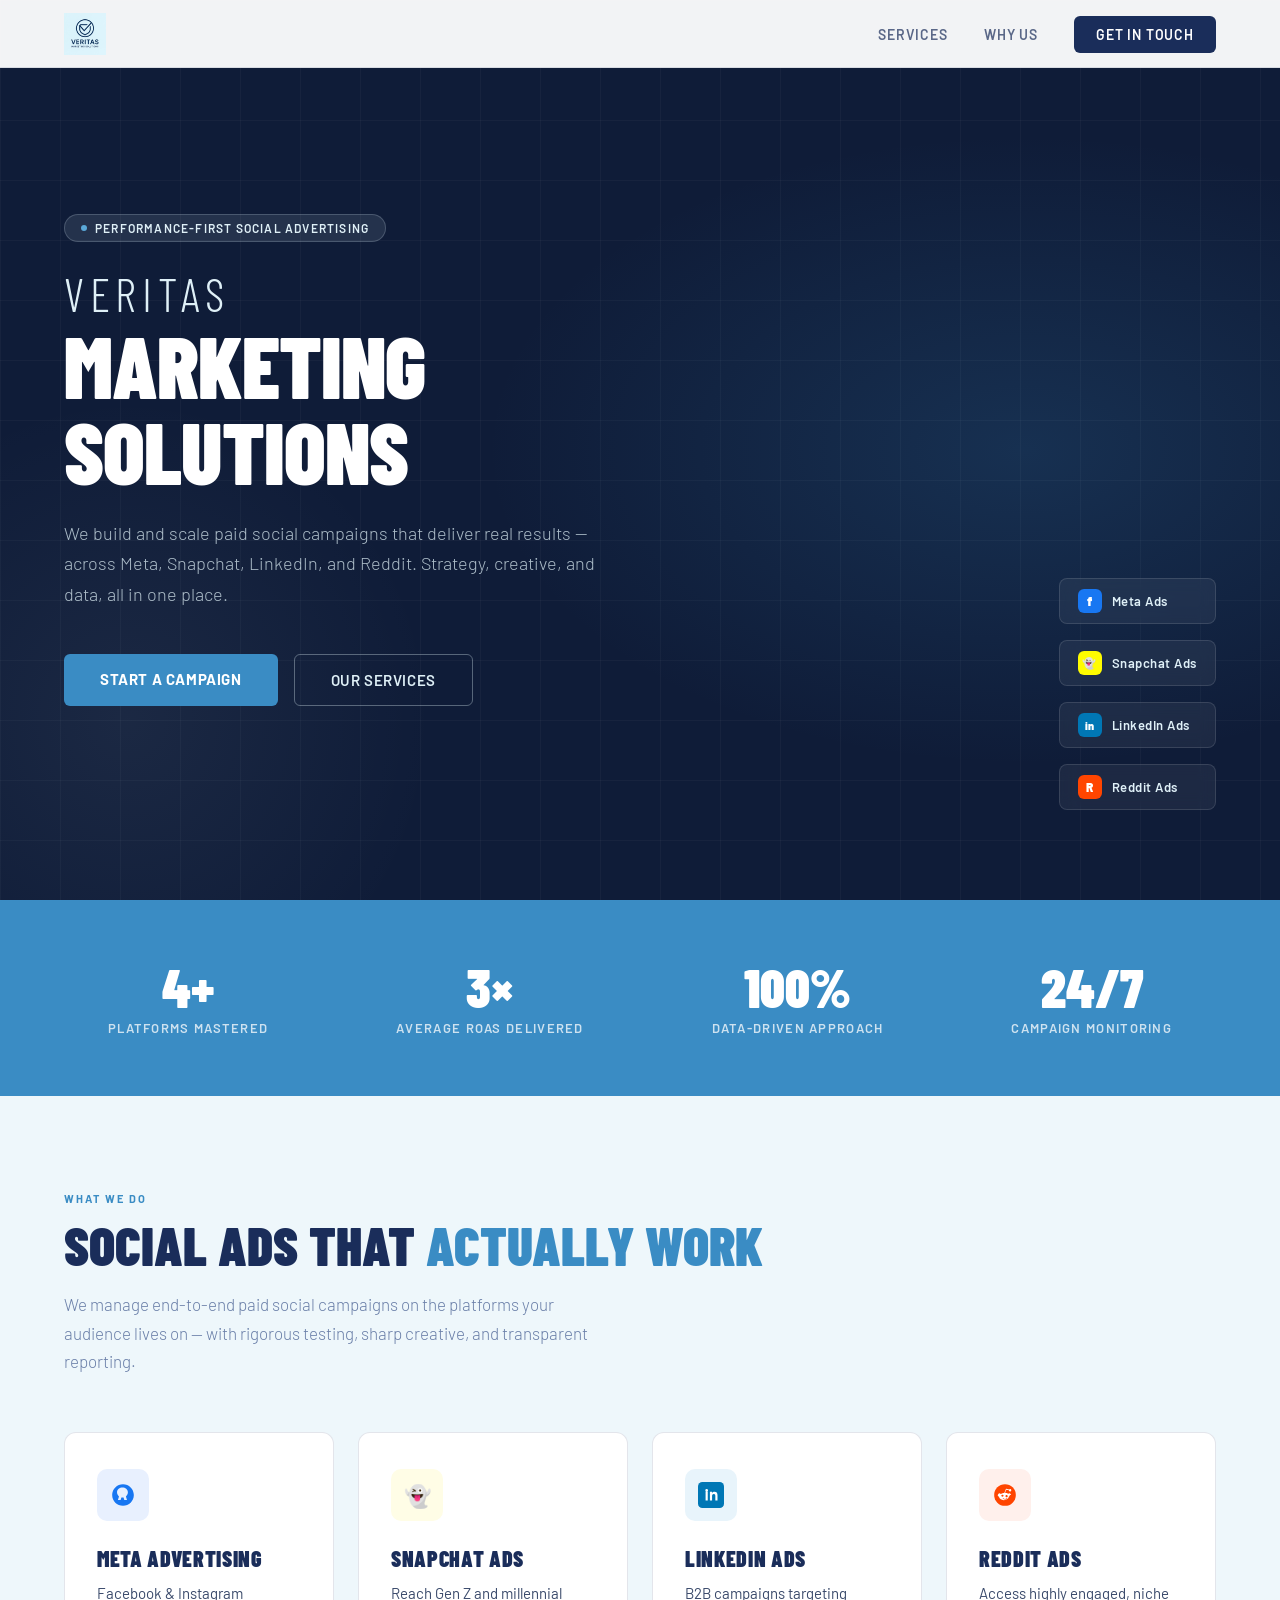
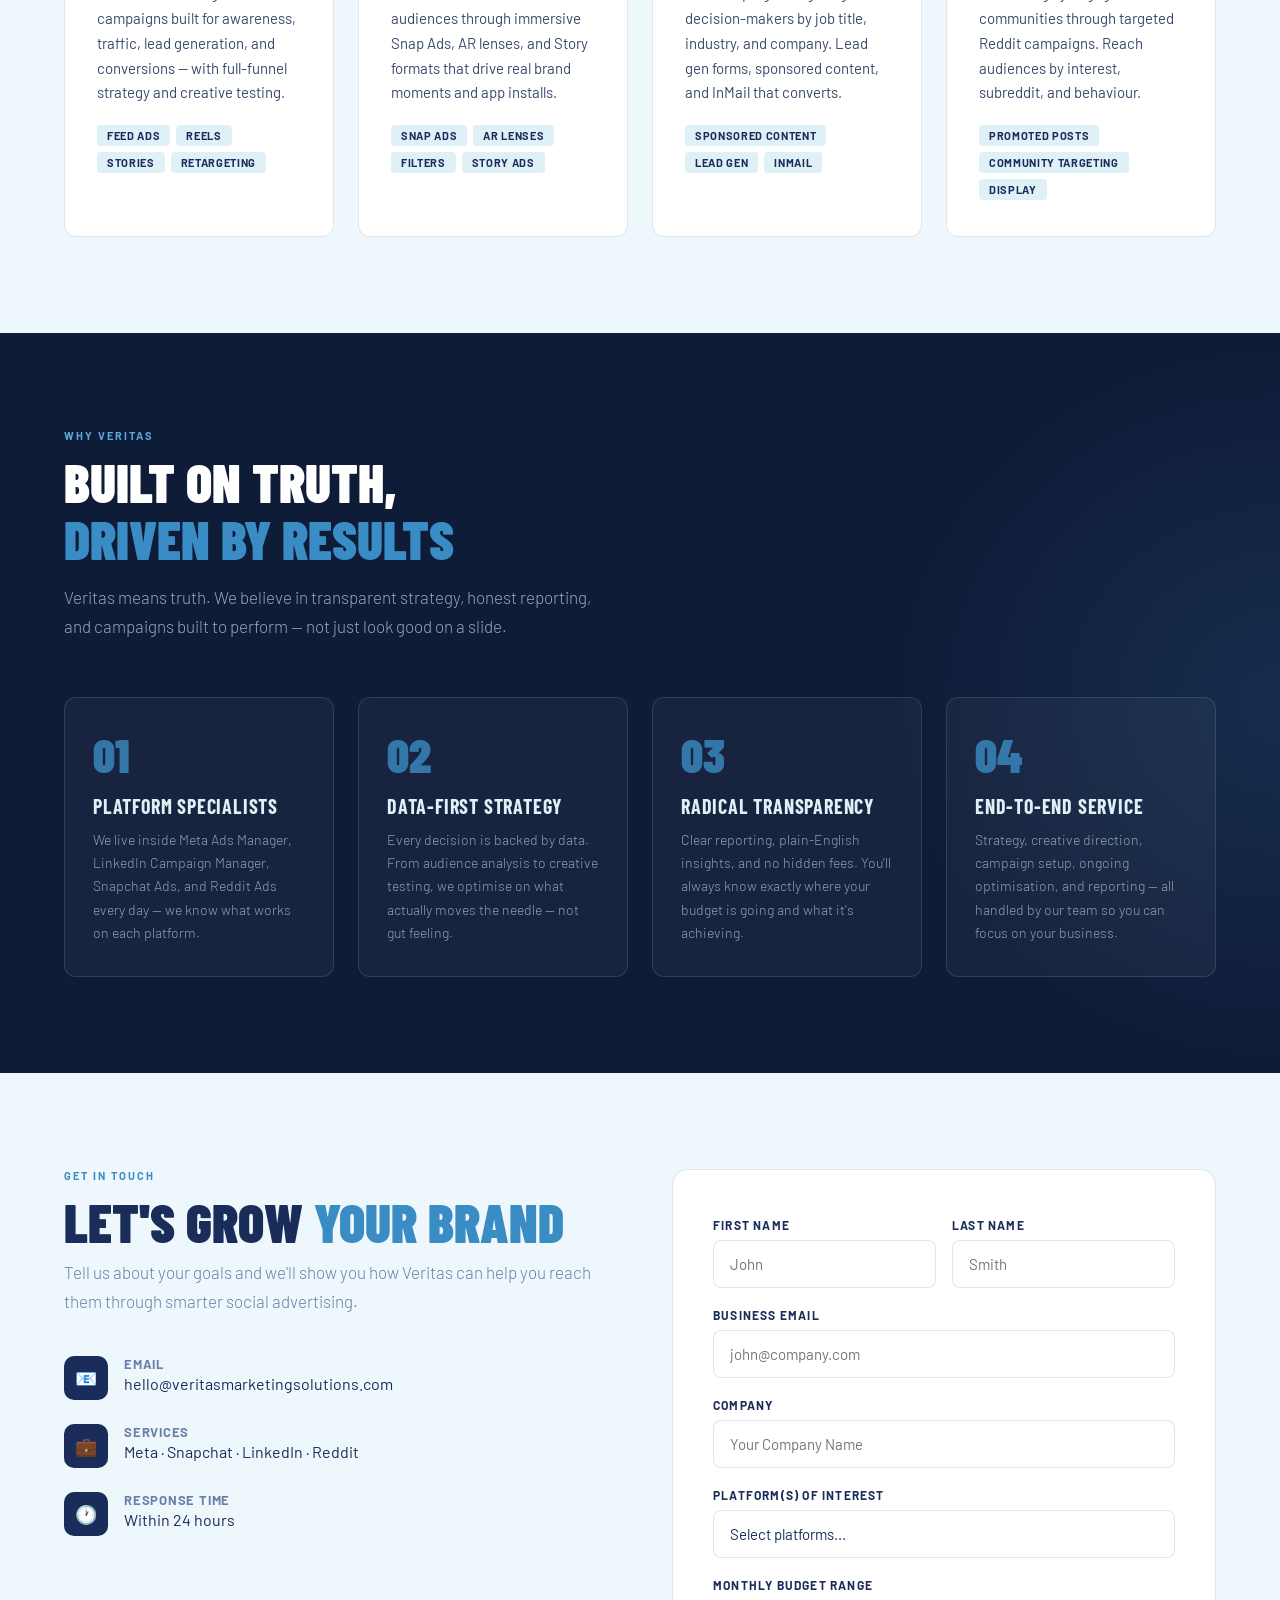
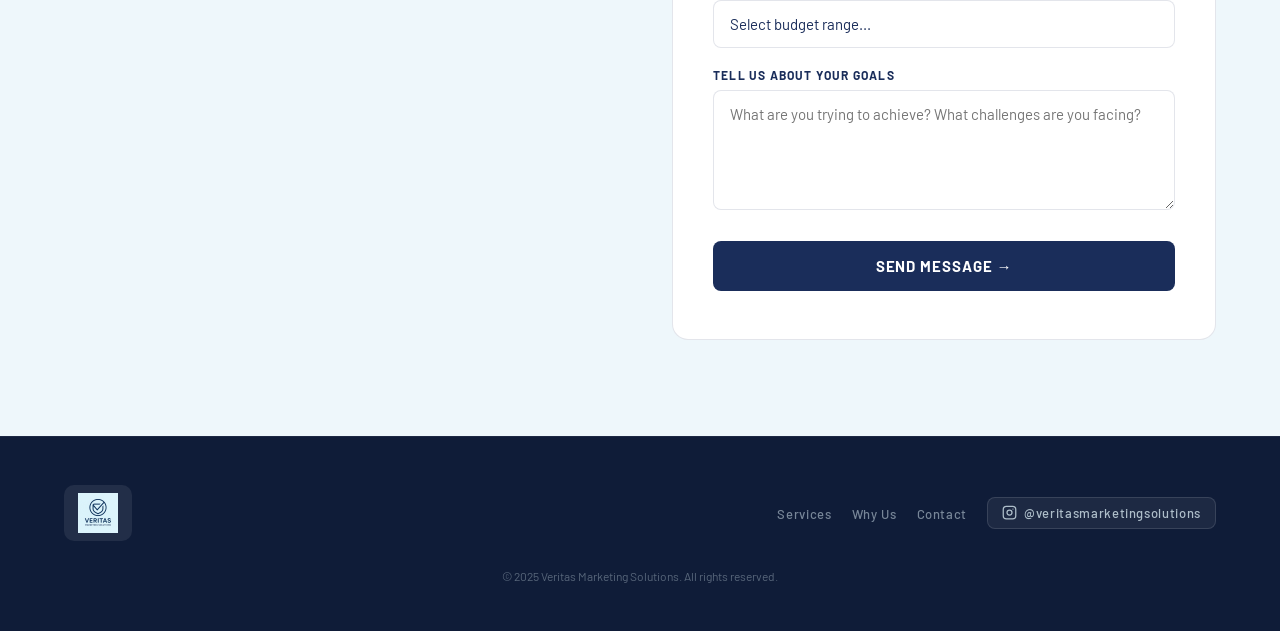
==== index.html @ a779824d "Add files via upload" ====
<!DOCTYPE html>
<html lang="en">
<head>
<meta charset="UTF-8" />
<meta name="viewport" content="width=device-width, initial-scale=1.0" />
<title>Veritas Marketing Solutions</title>
<link href="https://fonts.googleapis.com/css2?family=Barlow:wght@300;400;600;700;900&family=Barlow+Condensed:wght@700;900&display=swap" rel="stylesheet" />
<style>
  *, *::before, *::after { box-sizing: border-box; margin: 0; padding: 0; }

  :root {
    --navy: #1a2d5a;
    --navy-dark: #0f1c38;
    --navy-mid: #243d73;
    --ice: #dff0f7;
    --ice-light: #eef7fb;
    --white: #ffffff;
    --accent: #3a8cc4;
    --accent-light: #5aa8d8;
    --text-muted: #6a7fa8;
    --border: rgba(26,45,90,0.12);
  }

  html { scroll-behavior: smooth; }

  body {
    font-family: 'Barlow', sans-serif;
    background: var(--white);
    color: var(--navy);
    overflow-x: hidden;
  }

  /* NAV */
  nav {
    position: fixed;
    top: 0; left: 0; right: 0;
    z-index: 100;
    background: rgba(255,255,255,0.95);
    backdrop-filter: blur(12px);
    border-bottom: 1px solid var(--border);
    padding: 0 5%;
    display: flex;
    align-items: center;
    justify-content: space-between;
    height: 68px;
  }

  .nav-logo {
    display: flex;
    align-items: center;
    gap: 12px;
    text-decoration: none;
  }

  .nav-logo img {
    height: 42px;
    width: auto;
  }

  .nav-links {
    display: flex;
    gap: 36px;
    list-style: none;
  }

  .nav-links a {
    text-decoration: none;
    color: var(--navy);
    font-weight: 600;
    font-size: 14px;
    letter-spacing: 0.06em;
    text-transform: uppercase;
    opacity: 0.7;
    transition: opacity 0.2s;
  }

  .nav-links a:hover { opacity: 1; }

  .nav-cta {
    background: var(--navy);
    color: var(--white) !important;
    padding: 10px 22px;
    border-radius: 6px;
    opacity: 1 !important;
    transition: background 0.2s !important;
  }

  .nav-cta:hover { background: var(--navy-mid) !important; }

  /* HERO */
  .hero {
    min-height: 100vh;
    background: var(--navy-dark);
    display: flex;
    align-items: center;
    position: relative;
    overflow: hidden;
    padding: 100px 5% 80px;
  }

  .hero-bg {
    position: absolute;
    inset: 0;
    background:
      radial-gradient(ellipse 60% 50% at 80% 50%, rgba(58,140,196,0.18) 0%, transparent 70%),
      radial-gradient(ellipse 40% 60% at 10% 80%, rgba(223,240,247,0.06) 0%, transparent 60%);
  }

  .hero-grid {
    position: absolute;
    inset: 0;
    background-image:
      linear-gradient(rgba(255,255,255,0.03) 1px, transparent 1px),
      linear-gradient(90deg, rgba(255,255,255,0.03) 1px, transparent 1px);
    background-size: 60px 60px;
  }

  .hero-content {
    position: relative;
    z-index: 2;
    max-width: 720px;
  }

  .hero-badge {
    display: inline-flex;
    align-items: center;
    gap: 8px;
    background: rgba(223,240,247,0.1);
    border: 1px solid rgba(223,240,247,0.2);
    color: var(--ice);
    font-size: 12px;
    font-weight: 600;
    letter-spacing: 0.1em;
    text-transform: uppercase;
    padding: 6px 16px;
    border-radius: 100px;
    margin-bottom: 28px;
  }

  .hero-badge span {
    width: 6px; height: 6px;
    background: var(--accent-light);
    border-radius: 50%;
  }

  .hero h1 {
    font-family: 'Barlow Condensed', sans-serif;
    font-size: clamp(52px, 7vw, 86px);
    font-weight: 900;
    line-height: 1.0;
    color: var(--white);
    margin-bottom: 12px;
    text-transform: uppercase;
    letter-spacing: -0.01em;
  }

  .hero h1 em {
    font-style: normal;
    color: var(--ice);
    display: block;
    font-weight: 300;
    font-size: 0.55em;
    letter-spacing: 0.12em;
    margin-bottom: 4px;
  }

  .hero-sub {
    font-size: 18px;
    font-weight: 300;
    color: rgba(223,240,247,0.75);
    line-height: 1.7;
    margin: 24px 0 44px;
    max-width: 540px;
  }

  .hero-actions {
    display: flex;
    gap: 16px;
    flex-wrap: wrap;
  }

  .btn-primary {
    background: var(--accent);
    color: var(--white);
    padding: 16px 36px;
    border-radius: 6px;
    text-decoration: none;
    font-weight: 700;
    font-size: 15px;
    letter-spacing: 0.04em;
    text-transform: uppercase;
    transition: background 0.2s, transform 0.2s;
    display: inline-block;
  }

  .btn-primary:hover {
    background: var(--accent-light);
    transform: translateY(-2px);
  }

  .btn-ghost {
    border: 1.5px solid rgba(223,240,247,0.35);
    color: var(--ice);
    padding: 16px 36px;
    border-radius: 6px;
    text-decoration: none;
    font-weight: 600;
    font-size: 15px;
    letter-spacing: 0.04em;
    text-transform: uppercase;
    transition: border-color 0.2s, background 0.2s;
    display: inline-block;
  }

  .btn-ghost:hover {
    border-color: var(--ice);
    background: rgba(223,240,247,0.07);
  }

  .hero-platforms {
    position: absolute;
    right: 5%;
    bottom: 10%;
    display: flex;
    flex-direction: column;
    gap: 16px;
    z-index: 2;
  }

  .platform-pill {
    display: flex;
    align-items: center;
    gap: 10px;
    background: rgba(255,255,255,0.06);
    border: 1px solid rgba(255,255,255,0.12);
    padding: 10px 18px;
    border-radius: 8px;
    color: var(--ice);
    font-size: 13px;
    font-weight: 600;
    letter-spacing: 0.04em;
    backdrop-filter: blur(8px);
  }

  .platform-icon {
    width: 24px;
    height: 24px;
    border-radius: 6px;
    display: flex;
    align-items: center;
    justify-content: center;
    font-size: 14px;
    font-weight: 900;
    flex-shrink: 0;
  }

  /* SECTION SHARED */
  section { padding: 96px 5%; }

  .section-label {
    font-size: 11px;
    font-weight: 700;
    letter-spacing: 0.18em;
    text-transform: uppercase;
    color: var(--accent);
    margin-bottom: 12px;
  }

  .section-title {
    font-family: 'Barlow Condensed', sans-serif;
    font-size: clamp(36px, 4.5vw, 54px);
    font-weight: 900;
    text-transform: uppercase;
    line-height: 1.05;
    color: var(--navy);
    margin-bottom: 16px;
  }

  .section-title span {
    color: var(--accent);
  }

  .section-desc {
    font-size: 17px;
    font-weight: 300;
    color: var(--text-muted);
    line-height: 1.7;
    max-width: 540px;
    margin-bottom: 56px;
  }

  /* SERVICES */
  .services { background: var(--ice-light); }

  .services-grid {
    display: grid;
    grid-template-columns: repeat(auto-fit, minmax(260px, 1fr));
    gap: 24px;
  }

  .service-card {
    background: var(--white);
    border: 1px solid var(--border);
    border-radius: 12px;
    padding: 36px 32px;
    transition: transform 0.25s, box-shadow 0.25s;
    position: relative;
    overflow: hidden;
  }

  .service-card::before {
    content: '';
    position: absolute;
    top: 0; left: 0; right: 0;
    height: 3px;
    background: var(--accent);
    transform: scaleX(0);
    transform-origin: left;
    transition: transform 0.3s;
  }

  .service-card:hover { transform: translateY(-6px); box-shadow: 0 20px 48px rgba(26,45,90,0.1); }
  .service-card:hover::before { transform: scaleX(1); }

  .service-icon {
    width: 52px; height: 52px;
    border-radius: 10px;
    display: flex;
    align-items: center;
    justify-content: center;
    margin-bottom: 24px;
    font-size: 22px;
  }

  .icon-meta { background: #e8f0fe; }
  .icon-snap { background: #fffde6; }
  .icon-li   { background: #e8f4fb; }
  .icon-reddit { background: #fff0ec; }

  .service-card h3 {
    font-family: 'Barlow Condensed', sans-serif;
    font-size: 22px;
    font-weight: 900;
    text-transform: uppercase;
    letter-spacing: 0.03em;
    color: var(--navy);
    margin-bottom: 10px;
  }

  .service-card p {
    font-size: 15px;
    font-weight: 400;
    color: #3a4a6b;
    line-height: 1.65;
    margin-bottom: 20px;
  }

  .service-tags {
    display: flex;
    flex-wrap: wrap;
    gap: 6px;
  }

  .tag {
    background: var(--ice);
    color: var(--navy);
    font-size: 11px;
    font-weight: 700;
    letter-spacing: 0.06em;
    text-transform: uppercase;
    padding: 4px 10px;
    border-radius: 4px;
  }

  /* WHY US */
  .whyus {
    background: var(--navy-dark);
    color: var(--white);
    position: relative;
    overflow: hidden;
  }

  .whyus::before {
    content: '';
    position: absolute;
    inset: 0;
    background: radial-gradient(ellipse 50% 80% at 100% 50%, rgba(58,140,196,0.15) 0%, transparent 60%);
  }

  .whyus .section-title { color: var(--white); }
  .whyus .section-desc { color: rgba(223,240,247,0.65); }

  .whyus-grid {
    display: grid;
    grid-template-columns: repeat(auto-fit, minmax(240px, 1fr));
    gap: 24px;
    position: relative;
  }

  .why-card {
    border: 1px solid rgba(223,240,247,0.12);
    border-radius: 12px;
    padding: 32px 28px;
    background: rgba(255,255,255,0.04);
    transition: background 0.2s, border-color 0.2s;
  }

  .why-card:hover {
    background: rgba(255,255,255,0.08);
    border-color: rgba(223,240,247,0.25);
  }

  .why-num {
    font-family: 'Barlow Condensed', sans-serif;
    font-size: 48px;
    font-weight: 900;
    color: var(--accent);
    line-height: 1;
    margin-bottom: 16px;
    opacity: 0.8;
  }

  .why-card h3 {
    font-family: 'Barlow Condensed', sans-serif;
    font-size: 20px;
    font-weight: 700;
    text-transform: uppercase;
    letter-spacing: 0.04em;
    color: var(--ice);
    margin-bottom: 10px;
  }

  .why-card p {
    font-size: 14px;
    font-weight: 300;
    color: rgba(223,240,247,0.6);
    line-height: 1.65;
  }

  /* STATS STRIP */
  .stats {
    background: var(--accent);
    padding: 60px 5%;
  }

  .stats-inner {
    display: flex;
    justify-content: space-around;
    flex-wrap: wrap;
    gap: 40px;
    text-align: center;
  }

  .stat-item {}

  .stat-num {
    font-family: 'Barlow Condensed', sans-serif;
    font-size: 54px;
    font-weight: 900;
    color: var(--white);
    line-height: 1;
  }

  .stat-label {
    font-size: 13px;
    font-weight: 600;
    letter-spacing: 0.1em;
    text-transform: uppercase;
    color: rgba(255,255,255,0.75);
    margin-top: 6px;
  }

  /* CONTACT */
  .contact { background: var(--ice-light); }

  .contact-inner {
    display: grid;
    grid-template-columns: 1fr 1fr;
    gap: 64px;
    align-items: start;
  }

  .contact-form {
    background: var(--white);
    border: 1px solid var(--border);
    border-radius: 16px;
    padding: 48px 40px;
  }

  .form-group { margin-bottom: 20px; }

  .form-group label {
    display: block;
    font-size: 12px;
    font-weight: 700;
    letter-spacing: 0.1em;
    text-transform: uppercase;
    color: var(--navy);
    margin-bottom: 8px;
  }

  .form-group input,
  .form-group select,
  .form-group textarea {
    width: 100%;
    padding: 14px 16px;
    border: 1.5px solid var(--border);
    border-radius: 8px;
    font-family: 'Barlow', sans-serif;
    font-size: 15px;
    color: var(--navy);
    background: var(--white);
    outline: none;
    transition: border-color 0.2s;
    appearance: none;
  }

  .form-group input:focus,
  .form-group select:focus,
  .form-group textarea:focus {
    border-color: var(--accent);
  }

  .form-group textarea { resize: vertical; min-height: 120px; }

  .form-row {
    display: grid;
    grid-template-columns: 1fr 1fr;
    gap: 16px;
  }

  .submit-btn {
    width: 100%;
    background: var(--navy);
    color: var(--white);
    padding: 16px;
    border: none;
    border-radius: 8px;
    font-family: 'Barlow', sans-serif;
    font-size: 15px;
    font-weight: 700;
    letter-spacing: 0.06em;
    text-transform: uppercase;
    cursor: pointer;
    transition: background 0.2s;
    margin-top: 8px;
  }

  .submit-btn:hover { background: var(--navy-mid); }

  .contact-info {}

  .contact-info .section-title { margin-bottom: 8px; }

  .contact-details {
    margin-top: 40px;
    display: flex;
    flex-direction: column;
    gap: 24px;
  }

  .contact-item {
    display: flex;
    gap: 16px;
    align-items: flex-start;
  }

  .contact-icon {
    width: 44px; height: 44px;
    background: var(--navy);
    border-radius: 10px;
    display: flex;
    align-items: center;
    justify-content: center;
    flex-shrink: 0;
    font-size: 18px;
  }

  .contact-item-text strong {
    display: block;
    font-size: 13px;
    font-weight: 700;
    letter-spacing: 0.06em;
    text-transform: uppercase;
    color: var(--text-muted);
    margin-bottom: 2px;
  }

  .contact-item-text span {
    font-size: 16px;
    font-weight: 400;
    color: var(--navy);
  }

  /* FOOTER */
  footer {
    background: var(--navy-dark);
    padding: 48px 5%;
    display: flex;
    align-items: center;
    justify-content: space-between;
    flex-wrap: wrap;
    gap: 20px;
    border-top: 1px solid rgba(255,255,255,0.06);
  }

  .footer-logo {
    background: rgba(255,255,255,0.08);
    border-radius: 10px;
    padding: 8px 14px;
    display: inline-flex;
    align-items: center;
  }

  .footer-logo img { height: 40px; width: auto; display: block; }

  .footer-links {
    display: flex;
    gap: 20px;
    list-style: none;
    align-items: center;
    flex-wrap: wrap;
  }

  .footer-links a {
    color: rgba(223,240,247,0.5);
    text-decoration: none;
    font-size: 13px;
    font-weight: 500;
    letter-spacing: 0.05em;
    transition: color 0.2s;
  }

  .footer-links a:hover { color: var(--ice); }

  .footer-insta {
    display: flex;
    align-items: center;
    gap: 7px;
    background: rgba(255,255,255,0.06);
    border: 1px solid rgba(255,255,255,0.12);
    border-radius: 8px;
    padding: 7px 14px;
    color: rgba(223,240,247,0.75) !important;
    text-decoration: none;
    font-size: 13px;
    font-weight: 600;
    letter-spacing: 0.04em;
    transition: background 0.2s, color 0.2s !important;
  }

  .footer-insta:hover {
    background: rgba(255,255,255,0.14) !important;
    color: var(--ice) !important;
  }

  .footer-copy {
    color: rgba(223,240,247,0.35);
    font-size: 12px;
    width: 100%;
    text-align: center;
    margin-top: 8px;
  }

  /* ANIMATIONS */
  @keyframes fadeUp {
    from { opacity: 0; transform: translateY(28px); }
    to   { opacity: 1; transform: translateY(0); }
  }

  .fade-up { opacity: 0; animation: fadeUp 0.7s ease forwards; }
  .delay-1 { animation-delay: 0.1s; }
  .delay-2 { animation-delay: 0.25s; }
  .delay-3 { animation-delay: 0.4s; }
  .delay-4 { animation-delay: 0.55s; }

  /* RESPONSIVE */
  @media (max-width: 768px) {
    .nav-links { display: none; }
    .hero-platforms { display: none; }
    .contact-inner { grid-template-columns: 1fr; }
    .form-row { grid-template-columns: 1fr; }
    footer { flex-direction: column; text-align: center; }
    .hero h1 { font-size: 44px; }
  }
</style>
</head>
<body>

<!-- NAV -->
<nav>
  <a href="#" class="nav-logo">
    <img src="[data-uri]" alt="Veritas Marketing Solutions" />
  </a>
  <ul class="nav-links">
    <li><a href="#services">Services</a></li>
    <li><a href="#why-us">Why Us</a></li>
    <li><a href="#contact" class="nav-cta">Get In Touch</a></li>
  </ul>
</nav>

<!-- HERO -->
<section class="hero">
  <div class="hero-bg"></div>
  <div class="hero-grid"></div>
  <div class="hero-content">
    <div class="hero-badge fade-up delay-1"><span></span> Performance-First Social Advertising</div>
    <h1 class="fade-up delay-2">
      <em>Veritas</em>
      Marketing<br>Solutions
    </h1>
    <p class="hero-sub fade-up delay-3">
      We build and scale paid social campaigns that deliver real results — across Meta, Snapchat, LinkedIn, and Reddit. Strategy, creative, and data, all in one place.
    </p>
    <div class="hero-actions fade-up delay-4">
      <a href="#contact" class="btn-primary">Start a Campaign</a>
      <a href="#services" class="btn-ghost">Our Services</a>
    </div>
  </div>

  <div class="hero-platforms">
    <div class="platform-pill">
      <div class="platform-icon" style="background:#1877f2; color:#fff; font-size:13px;">f</div>
      Meta Ads
    </div>
    <div class="platform-pill">
      <div class="platform-icon" style="background:#FFFC00; color:#000; font-size:11px; font-weight:900;">👻</div>
      Snapchat Ads
    </div>
    <div class="platform-pill">
      <div class="platform-icon" style="background:#0077b5; color:#fff; font-size:11px;">in</div>
      LinkedIn Ads
    </div>
    <div class="platform-pill">
      <div class="platform-icon" style="background:#FF4500; color:#fff; font-size:12px;">R</div>
      Reddit Ads
    </div>
  </div>
</section>

<!-- STATS -->
<div class="stats">
  <div class="stats-inner">
    <div class="stat-item">
      <div class="stat-num">4+</div>
      <div class="stat-label">Platforms Mastered</div>
    </div>
    <div class="stat-item">
      <div class="stat-num">3×</div>
      <div class="stat-label">Average ROAS Delivered</div>
    </div>
    <div class="stat-item">
      <div class="stat-num">100%</div>
      <div class="stat-label">Data-Driven Approach</div>
    </div>
    <div class="stat-item">
      <div class="stat-num">24/7</div>
      <div class="stat-label">Campaign Monitoring</div>
    </div>
  </div>
</div>

<!-- SERVICES -->
<section class="services" id="services">
  <div class="section-label">What We Do</div>
  <div class="section-title">Social Ads That <span>Actually Work</span></div>
  <p class="section-desc">We manage end-to-end paid social campaigns on the platforms your audience lives on — with rigorous testing, sharp creative, and transparent reporting.</p>

  <div class="services-grid">

    <div class="service-card">
      <div class="service-icon icon-meta">
        <svg width="26" height="26" viewBox="0 0 24 24" fill="none">
          <path d="M12 2C6.477 2 2 6.477 2 12s4.477 10 10 10 10-4.477 10-10S17.523 2 12 2zm4.5 7.5c0 1.5-.7 2.9-1.8 3.8l1 3.2h-2.5l-.7-2.3c-.3.1-.6.1-1 .1s-.7 0-1-.1l-.7 2.3H7.3l1-3.2c-1.1-.9-1.8-2.3-1.8-3.8 0-2.8 2.4-4.5 5-4.5s5 1.7 5 4.5z" fill="#1877f2"/>
        </svg>
      </div>
      <h3>Meta Advertising</h3>
      <p>Facebook & Instagram campaigns built for awareness, traffic, lead generation, and conversions — with full-funnel strategy and creative testing.</p>
      <div class="service-tags">
        <span class="tag">Feed Ads</span>
        <span class="tag">Reels</span>
        <span class="tag">Stories</span>
        <span class="tag">Retargeting</span>
      </div>
    </div>

    <div class="service-card">
      <div class="service-icon icon-snap" style="font-size: 22px;">👻</div>
      <h3>Snapchat Ads</h3>
      <p>Reach Gen Z and millennial audiences through immersive Snap Ads, AR lenses, and Story formats that drive real brand moments and app installs.</p>
      <div class="service-tags">
        <span class="tag">Snap Ads</span>
        <span class="tag">AR Lenses</span>
        <span class="tag">Filters</span>
        <span class="tag">Story Ads</span>
      </div>
    </div>

    <div class="service-card">
      <div class="service-icon icon-li">
        <svg width="26" height="26" viewBox="0 0 24 24" fill="none">
          <rect width="24" height="24" rx="4" fill="#0077b5"/>
          <path d="M7 9h2v8H7zm1-2.5a1.25 1.25 0 110 2.5 1.25 1.25 0 010-2.5zM11 9h2v1.1c.3-.5 1-1.1 2.2-1.1 2.3 0 2.8 1.5 2.8 3.5V17h-2v-4c0-.9 0-2-1.4-2s-1.6 1.1-1.6 2v4h-2V9z" fill="white"/>
        </svg>
      </div>
      <h3>LinkedIn Ads</h3>
      <p>B2B campaigns targeting decision-makers by job title, industry, and company. Lead gen forms, sponsored content, and InMail that converts.</p>
      <div class="service-tags">
        <span class="tag">Sponsored Content</span>
        <span class="tag">Lead Gen</span>
        <span class="tag">InMail</span>
      </div>
    </div>

    <div class="service-card">
      <div class="service-icon icon-reddit">
        <svg width="26" height="26" viewBox="0 0 24 24" fill="none">
          <circle cx="12" cy="12" r="10" fill="#FF4500"/>
          <path d="M17.5 12a1.5 1.5 0 00-2.5-1.1A7.4 7.4 0 0012 10a.3.3 0 010-.1l1.2-2.8 2.4.5a1.1 1.1 0 101.1-1.1c-.4 0-.7.2-.9.4l-2.7-.6c-.2 0-.3.1-.3.2L11.5 10c-1.3.1-2.5.5-3.4 1.1a1.5 1.5 0 10-1.6 2.4v.2c0 1.7 2 3.1 4.5 3.1s4.5-1.4 4.5-3.1v-.2c.6-.3 1-.8 1-1.5zm-8.8 1a1 1 0 111.9 0 1 1 0 01-1.9 0zm5.3 2.5c-.6.4-1.5.6-2 .6-.6 0-1.4-.2-2-.6-.1-.1-.1-.3 0-.4.1-.1.3-.1.4 0 .5.3 1.2.5 1.6.5s1.1-.2 1.6-.5c.1-.1.3-.1.4 0 .1.1.1.3 0 .4zm-.2-1.5a1 1 0 110-1.9 1 1 0 010 1.9z" fill="white"/>
        </svg>
      </div>
      <h3>Reddit Ads</h3>
      <p>Access highly engaged, niche communities through targeted Reddit campaigns. Reach audiences by interest, subreddit, and behaviour.</p>
      <div class="service-tags">
        <span class="tag">Promoted Posts</span>
        <span class="tag">Community Targeting</span>
        <span class="tag">Display</span>
      </div>
    </div>

  </div>
</section>

<!-- WHY US -->
<section class="whyus" id="why-us">
  <div class="section-label" style="color: var(--accent-light);">Why Veritas</div>
  <div class="section-title">Built on Truth,<br><span>Driven by Results</span></div>
  <p class="section-desc">Veritas means truth. We believe in transparent strategy, honest reporting, and campaigns built to perform — not just look good on a slide.</p>

  <div class="whyus-grid">
    <div class="why-card">
      <div class="why-num">01</div>
      <h3>Platform Specialists</h3>
      <p>We live inside Meta Ads Manager, LinkedIn Campaign Manager, Snapchat Ads, and Reddit Ads every day — we know what works on each platform.</p>
    </div>
    <div class="why-card">
      <div class="why-num">02</div>
      <h3>Data-First Strategy</h3>
      <p>Every decision is backed by data. From audience analysis to creative testing, we optimise on what actually moves the needle — not gut feeling.</p>
    </div>
    <div class="why-card">
      <div class="why-num">03</div>
      <h3>Radical Transparency</h3>
      <p>Clear reporting, plain-English insights, and no hidden fees. You'll always know exactly where your budget is going and what it's achieving.</p>
    </div>
    <div class="why-card">
      <div class="why-num">04</div>
      <h3>End-to-End Service</h3>
      <p>Strategy, creative direction, campaign setup, ongoing optimisation, and reporting — all handled by our team so you can focus on your business.</p>
    </div>
  </div>
</section>

<!-- CONTACT -->
<section class="contact" id="contact">
  <div class="contact-inner">

    <div class="contact-info">
      <div class="section-label">Get In Touch</div>
      <div class="section-title">Let's Grow <span>Your Brand</span></div>
      <p class="section-desc" style="margin-bottom: 0;">Tell us about your goals and we'll show you how Veritas can help you reach them through smarter social advertising.</p>

      <div class="contact-details">
        <div class="contact-item">
          <div class="contact-icon">📧</div>
          <div class="contact-item-text">
            <strong>Email</strong>
            <span>hello@veritasmarketingsolutions.com</span>
          </div>
        </div>
        <div class="contact-item">
          <div class="contact-icon">💼</div>
          <div class="contact-item-text">
            <strong>Services</strong>
            <span>Meta · Snapchat · LinkedIn · Reddit</span>
          </div>
        </div>
        <div class="contact-item">
          <div class="contact-icon">🕐</div>
          <div class="contact-item-text">
            <strong>Response Time</strong>
            <span>Within 24 hours</span>
          </div>
        </div>
      </div>
    </div>

    <div class="contact-form">
      <div class="form-row">
        <div class="form-group">
          <label>First Name</label>
          <input type="text" placeholder="John" />
        </div>
        <div class="form-group">
          <label>Last Name</label>
          <input type="text" placeholder="Smith" />
        </div>
      </div>
      <div class="form-group">
        <label>Business Email</label>
        <input type="email" placeholder="john@company.com" />
      </div>
      <div class="form-group">
        <label>Company</label>
        <input type="text" placeholder="Your Company Name" />
      </div>
      <div class="form-group">
        <label>Platform(s) of Interest</label>
        <select>
          <option value="">Select platforms...</option>
          <option>Meta (Facebook & Instagram)</option>
          <option>Snapchat</option>
          <option>LinkedIn</option>
          <option>Reddit</option>
          <option>Multiple Platforms</option>
        </select>
      </div>
      <div class="form-group">
        <label>Monthly Budget Range</label>
        <select>
          <option value="">Select budget range...</option>
          <option>Under £1,000</option>
          <option>£1,000 – £5,000</option>
          <option>£5,000 – £15,000</option>
          <option>£15,000+</option>
        </select>
      </div>
      <div class="form-group">
        <label>Tell Us About Your Goals</label>
        <textarea placeholder="What are you trying to achieve? What challenges are you facing?"></textarea>
      </div>
      <button class="submit-btn">Send Message →</button>
    </div>

  </div>
</section>

<!-- FOOTER -->
<footer>
  <div class="footer-logo">
    <img src="[data-uri]" alt="Veritas Marketing Solutions" style="height: 40px; width: auto;" />
  </div>
  <ul class="footer-links">
    <li><a href="#services">Services</a></li>
    <li><a href="#why-us">Why Us</a></li>
    <li><a href="#contact">Contact</a></li>
    <li>
      <a href="https://www.instagram.com/veritasmarketingsolutions" target="_blank" rel="noopener" class="footer-insta">
        <svg width="15" height="15" viewBox="0 0 24 24" fill="none" xmlns="http://www.w3.org/2000/svg">
          <rect x="2" y="2" width="20" height="20" rx="5" stroke="currentColor" stroke-width="2"/>
          <circle cx="12" cy="12" r="4" stroke="currentColor" stroke-width="2"/>
          <circle cx="17.5" cy="6.5" r="1" fill="currentColor"/>
        </svg>
        @veritasmarketingsolutions
      </a>
    </li>
  </ul>
  <p class="footer-copy">© 2025 Veritas Marketing Solutions. All rights reserved.</p>
</footer>

</body>
</html>
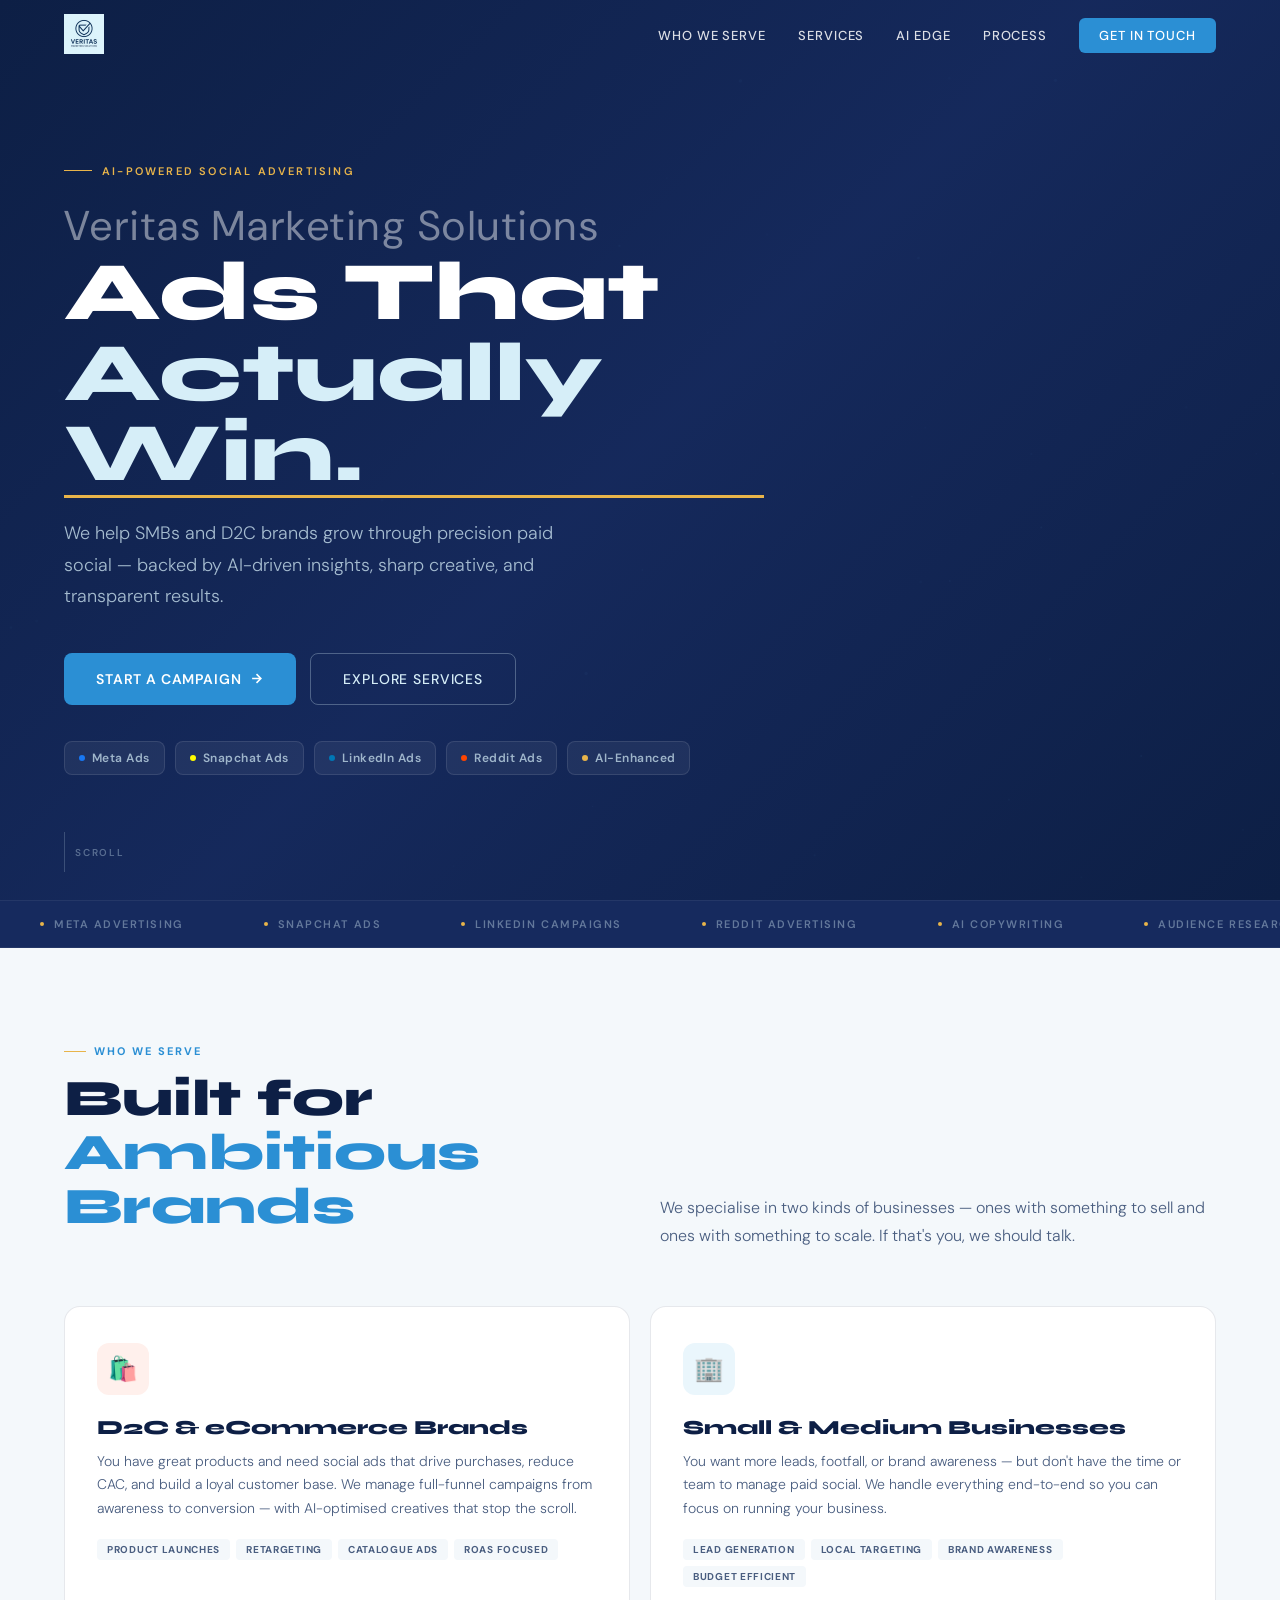
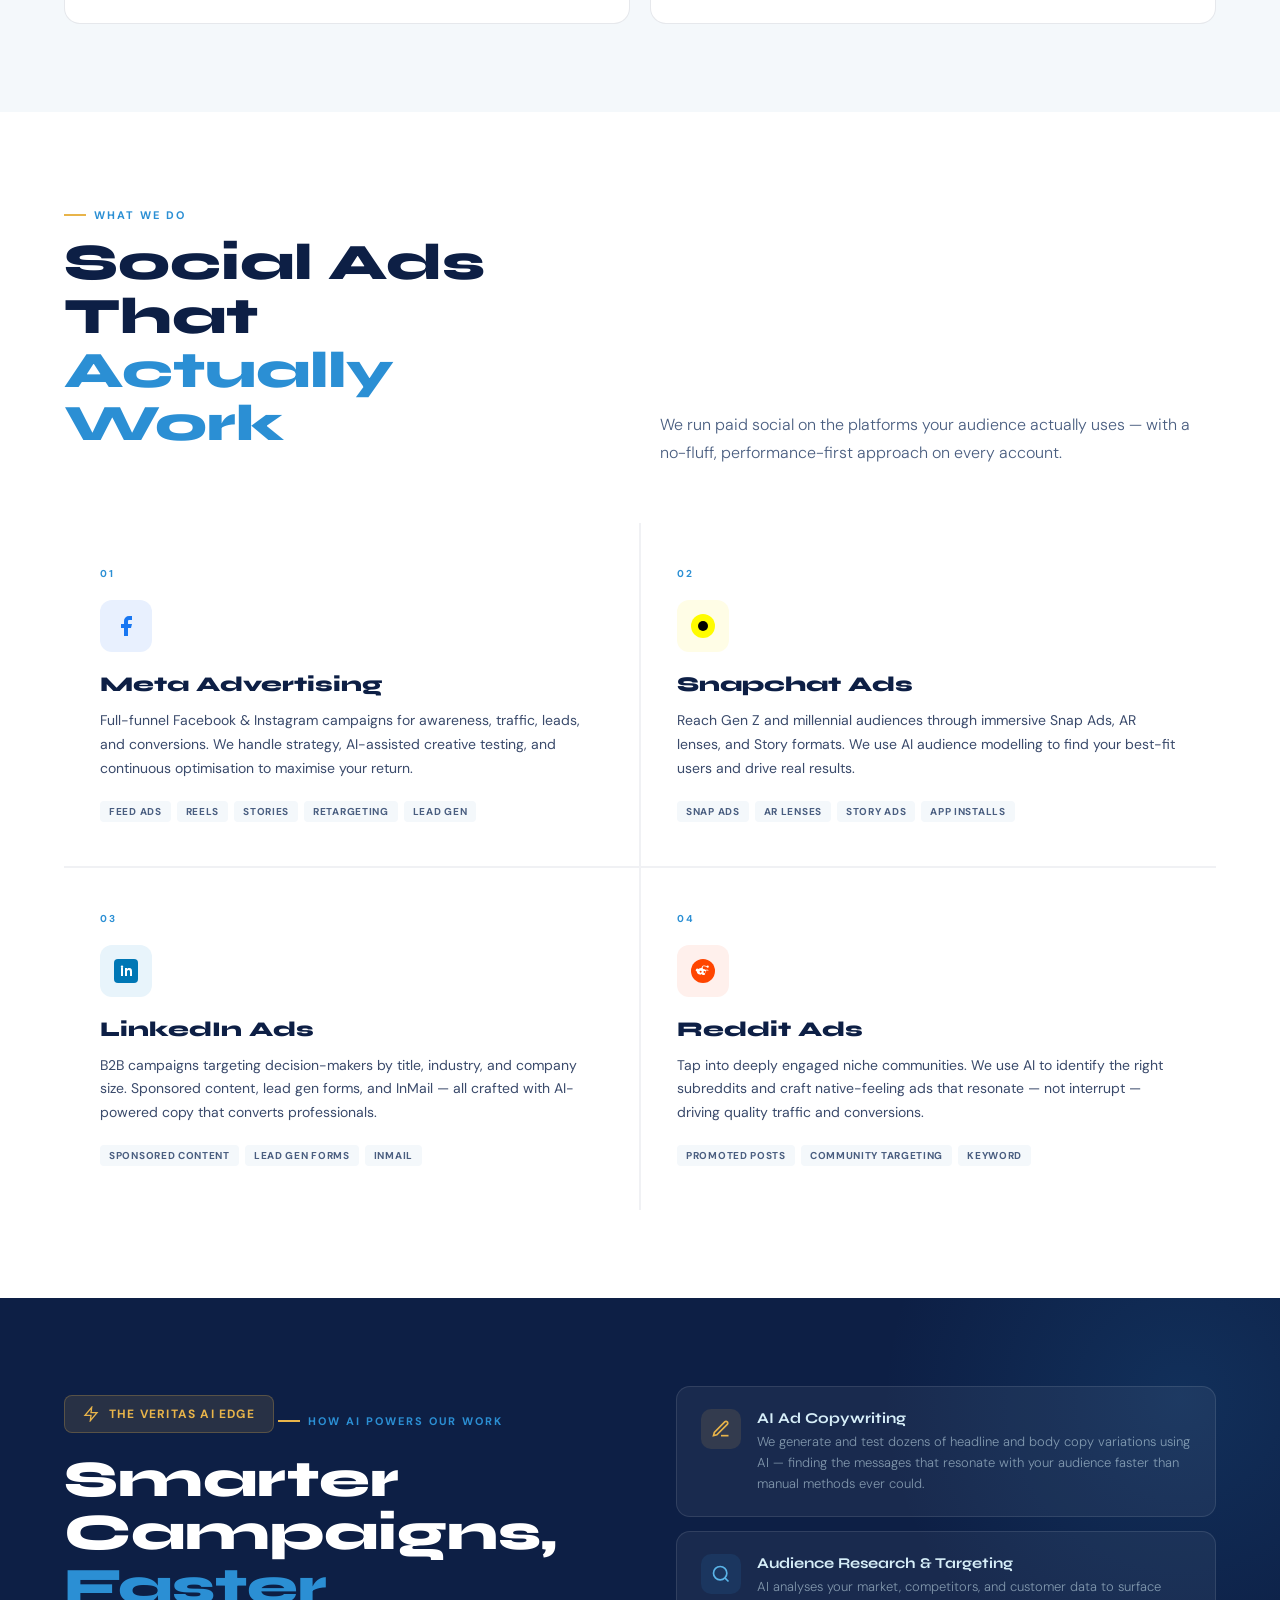
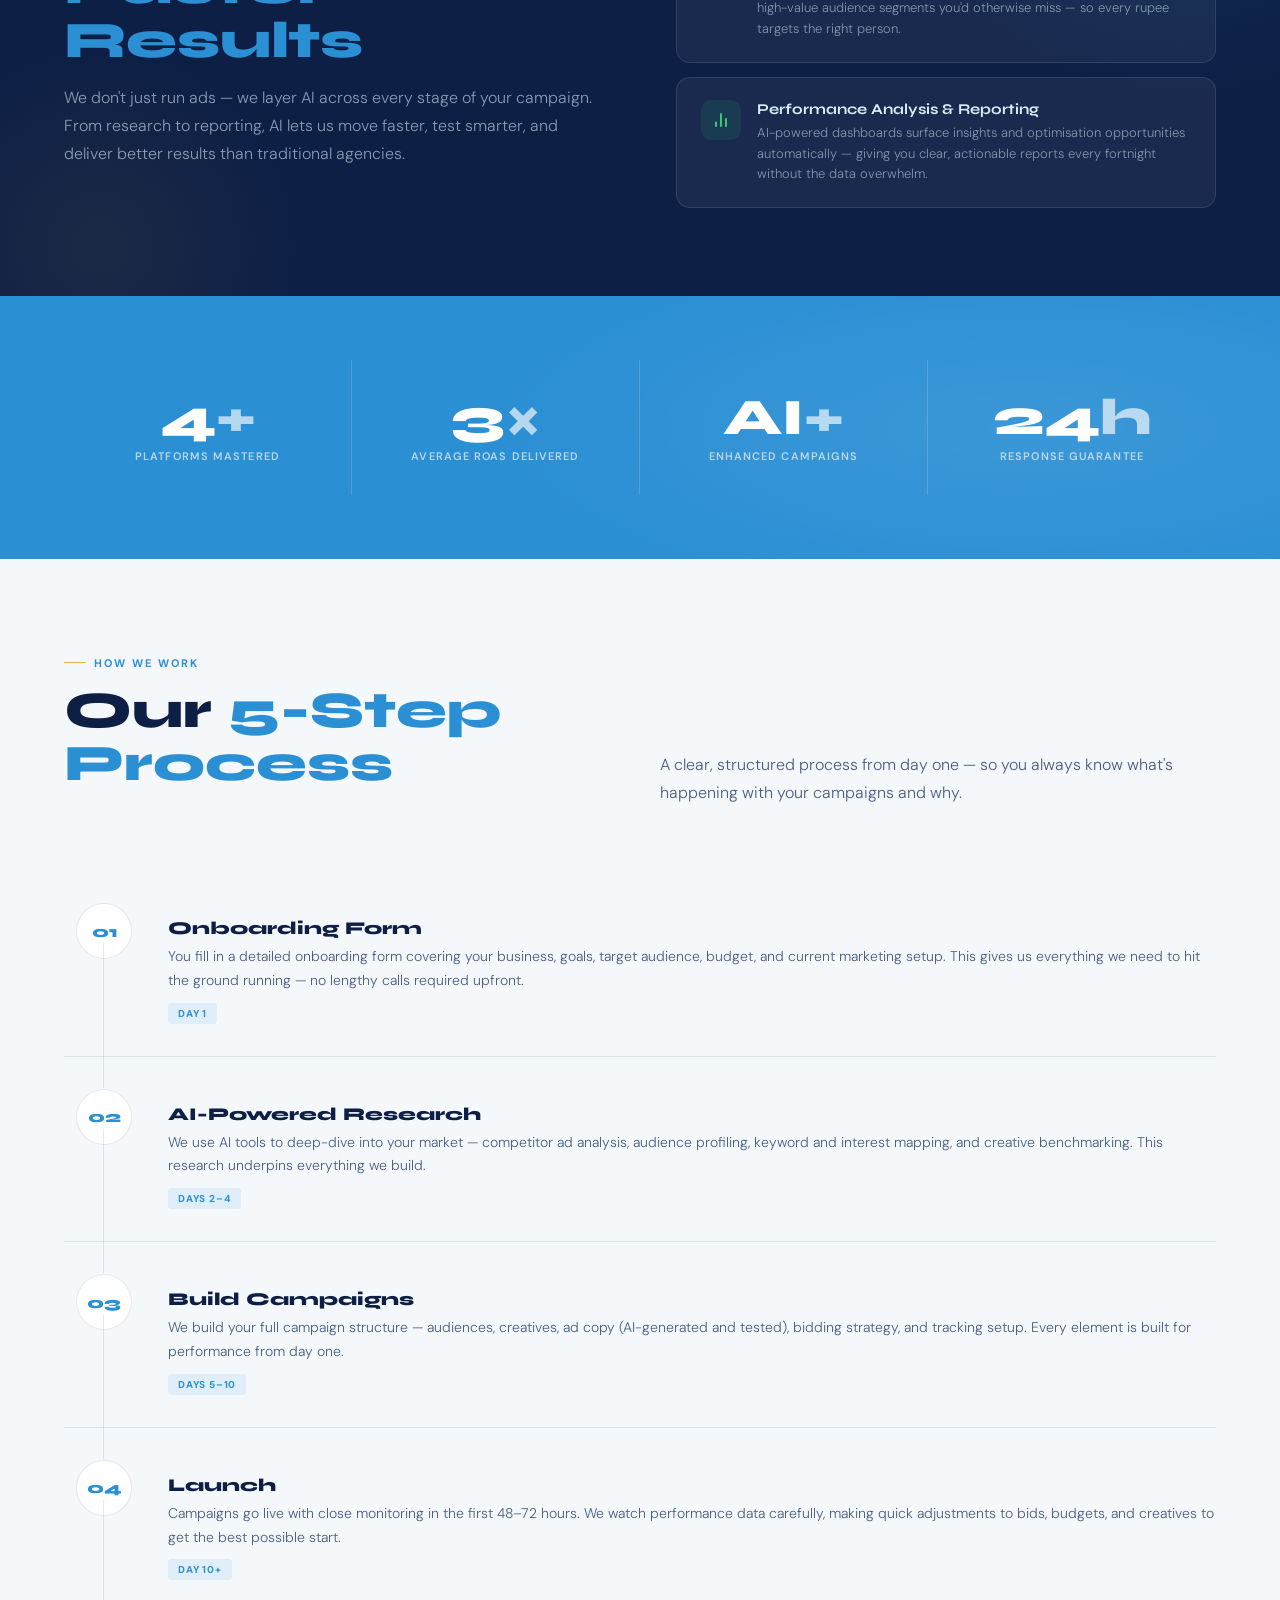
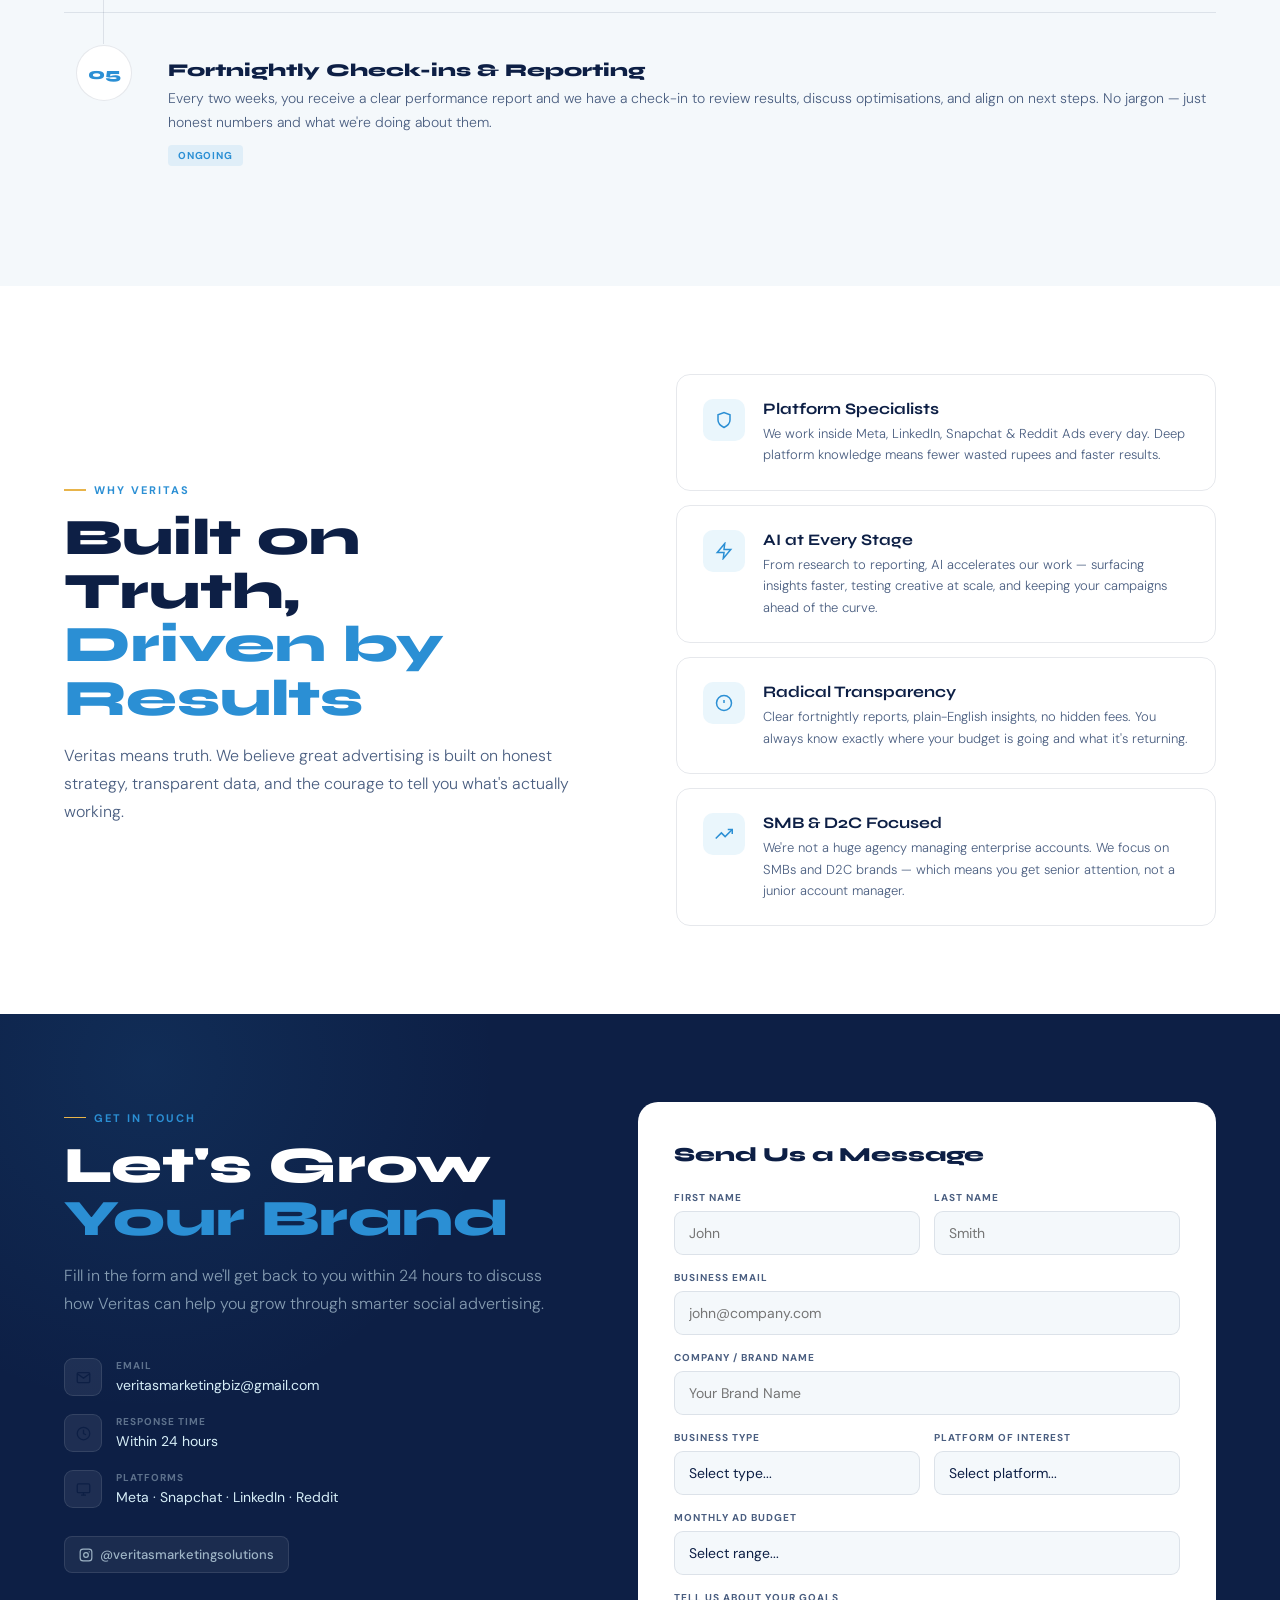
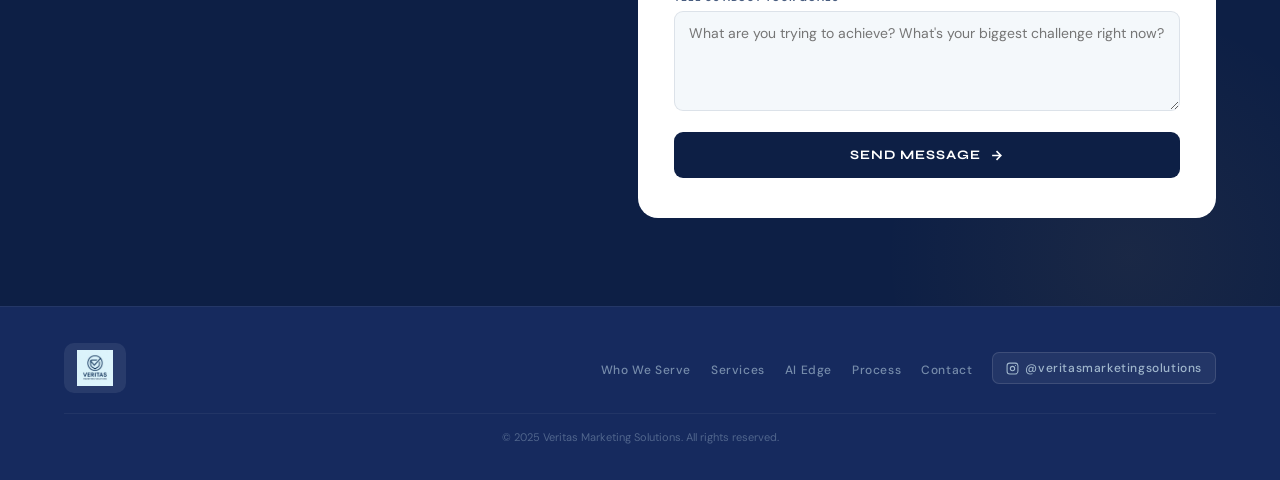
==== commit 0e399411: "Add files via upload" ====
--- a/index.html
+++ b/index.html
@@ -1,862 +1,585 @@
 <!DOCTYPE html>
 <html lang="en">
 <head>
-<meta charset="UTF-8" />
-<meta name="viewport" content="width=device-width, initial-scale=1.0" />
-<title>Veritas Marketing Solutions</title>
-<link href="https://fonts.googleapis.com/css2?family=Barlow:wght@300;400;600;700;900&family=Barlow+Condensed:wght@700;900&display=swap" rel="stylesheet" />
+<meta charset="UTF-8"/>
+<meta name="viewport" content="width=device-width, initial-scale=1.0"/>
+<title>Veritas Marketing Solutions — Performance Social Advertising</title>
+<link href="https://fonts.googleapis.com/css2?family=Syne:wght@400;500;600;700;800&family=DM+Sans:ital,opsz,wght@0,9..40,300;0,9..40,400;0,9..40,500;1,9..40,300&display=swap" rel="stylesheet"/>
 <style>
-  *, *::before, *::after { box-sizing: border-box; margin: 0; padding: 0; }
-
-  :root {
-    --navy: #1a2d5a;
-    --navy-dark: #0f1c38;
-    --navy-mid: #243d73;
-    --ice: #dff0f7;
-    --ice-light: #eef7fb;
-    --white: #ffffff;
-    --accent: #3a8cc4;
-    --accent-light: #5aa8d8;
-    --text-muted: #6a7fa8;
-    --border: rgba(26,45,90,0.12);
-  }
-
-  html { scroll-behavior: smooth; }
-
-  body {
-    font-family: 'Barlow', sans-serif;
-    background: var(--white);
-    color: var(--navy);
-    overflow-x: hidden;
-  }
-
-  /* NAV */
-  nav {
-    position: fixed;
-    top: 0; left: 0; right: 0;
-    z-index: 100;
-    background: rgba(255,255,255,0.95);
-    backdrop-filter: blur(12px);
-    border-bottom: 1px solid var(--border);
-    padding: 0 5%;
-    display: flex;
-    align-items: center;
-    justify-content: space-between;
-    height: 68px;
-  }
-
-  .nav-logo {
-    display: flex;
-    align-items: center;
-    gap: 12px;
-    text-decoration: none;
-  }
-
-  .nav-logo img {
-    height: 42px;
-    width: auto;
-  }
-
-  .nav-links {
-    display: flex;
-    gap: 36px;
-    list-style: none;
-  }
-
-  .nav-links a {
-    text-decoration: none;
-    color: var(--navy);
-    font-weight: 600;
-    font-size: 14px;
-    letter-spacing: 0.06em;
-    text-transform: uppercase;
-    opacity: 0.7;
-    transition: opacity 0.2s;
-  }
-
-  .nav-links a:hover { opacity: 1; }
-
-  .nav-cta {
-    background: var(--navy);
-    color: var(--white) !important;
-    padding: 10px 22px;
-    border-radius: 6px;
-    opacity: 1 !important;
-    transition: background 0.2s !important;
-  }
-
-  .nav-cta:hover { background: var(--navy-mid) !important; }
-
-  /* HERO */
-  .hero {
-    min-height: 100vh;
-    background: var(--navy-dark);
-    display: flex;
-    align-items: center;
-    position: relative;
-    overflow: hidden;
-    padding: 100px 5% 80px;
-  }
-
-  .hero-bg {
-    position: absolute;
-    inset: 0;
-    background:
-      radial-gradient(ellipse 60% 50% at 80% 50%, rgba(58,140,196,0.18) 0%, transparent 70%),
-      radial-gradient(ellipse 40% 60% at 10% 80%, rgba(223,240,247,0.06) 0%, transparent 60%);
-  }
-
-  .hero-grid {
-    position: absolute;
-    inset: 0;
-    background-image:
-      linear-gradient(rgba(255,255,255,0.03) 1px, transparent 1px),
-      linear-gradient(90deg, rgba(255,255,255,0.03) 1px, transparent 1px);
-    background-size: 60px 60px;
-  }
-
-  .hero-content {
-    position: relative;
-    z-index: 2;
-    max-width: 720px;
-  }
-
-  .hero-badge {
-    display: inline-flex;
-    align-items: center;
-    gap: 8px;
-    background: rgba(223,240,247,0.1);
-    border: 1px solid rgba(223,240,247,0.2);
-    color: var(--ice);
-    font-size: 12px;
-    font-weight: 600;
-    letter-spacing: 0.1em;
-    text-transform: uppercase;
-    padding: 6px 16px;
-    border-radius: 100px;
-    margin-bottom: 28px;
-  }
-
-  .hero-badge span {
-    width: 6px; height: 6px;
-    background: var(--accent-light);
-    border-radius: 50%;
-  }
-
-  .hero h1 {
-    font-family: 'Barlow Condensed', sans-serif;
-    font-size: clamp(52px, 7vw, 86px);
-    font-weight: 900;
-    line-height: 1.0;
-    color: var(--white);
-    margin-bottom: 12px;
-    text-transform: uppercase;
-    letter-spacing: -0.01em;
-  }
-
-  .hero h1 em {
-    font-style: normal;
-    color: var(--ice);
-    display: block;
-    font-weight: 300;
-    font-size: 0.55em;
-    letter-spacing: 0.12em;
-    margin-bottom: 4px;
-  }
-
-  .hero-sub {
-    font-size: 18px;
-    font-weight: 300;
-    color: rgba(223,240,247,0.75);
-    line-height: 1.7;
-    margin: 24px 0 44px;
-    max-width: 540px;
-  }
-
-  .hero-actions {
-    display: flex;
-    gap: 16px;
-    flex-wrap: wrap;
-  }
-
-  .btn-primary {
-    background: var(--accent);
-    color: var(--white);
-    padding: 16px 36px;
-    border-radius: 6px;
-    text-decoration: none;
-    font-weight: 700;
-    font-size: 15px;
-    letter-spacing: 0.04em;
-    text-transform: uppercase;
-    transition: background 0.2s, transform 0.2s;
-    display: inline-block;
-  }
-
-  .btn-primary:hover {
-    background: var(--accent-light);
-    transform: translateY(-2px);
-  }
-
-  .btn-ghost {
-    border: 1.5px solid rgba(223,240,247,0.35);
-    color: var(--ice);
-    padding: 16px 36px;
-    border-radius: 6px;
-    text-decoration: none;
-    font-weight: 600;
-    font-size: 15px;
-    letter-spacing: 0.04em;
-    text-transform: uppercase;
-    transition: border-color 0.2s, background 0.2s;
-    display: inline-block;
-  }
-
-  .btn-ghost:hover {
-    border-color: var(--ice);
-    background: rgba(223,240,247,0.07);
-  }
-
-  .hero-platforms {
-    position: absolute;
-    right: 5%;
-    bottom: 10%;
-    display: flex;
-    flex-direction: column;
-    gap: 16px;
-    z-index: 2;
-  }
-
-  .platform-pill {
-    display: flex;
-    align-items: center;
-    gap: 10px;
-    background: rgba(255,255,255,0.06);
-    border: 1px solid rgba(255,255,255,0.12);
-    padding: 10px 18px;
-    border-radius: 8px;
-    color: var(--ice);
-    font-size: 13px;
-    font-weight: 600;
-    letter-spacing: 0.04em;
-    backdrop-filter: blur(8px);
-  }
-
-  .platform-icon {
-    width: 24px;
-    height: 24px;
-    border-radius: 6px;
-    display: flex;
-    align-items: center;
-    justify-content: center;
-    font-size: 14px;
-    font-weight: 900;
-    flex-shrink: 0;
-  }
-
-  /* SECTION SHARED */
-  section { padding: 96px 5%; }
-
-  .section-label {
-    font-size: 11px;
-    font-weight: 700;
-    letter-spacing: 0.18em;
-    text-transform: uppercase;
-    color: var(--accent);
-    margin-bottom: 12px;
-  }
-
-  .section-title {
-    font-family: 'Barlow Condensed', sans-serif;
-    font-size: clamp(36px, 4.5vw, 54px);
-    font-weight: 900;
-    text-transform: uppercase;
-    line-height: 1.05;
-    color: var(--navy);
-    margin-bottom: 16px;
-  }
-
-  .section-title span {
-    color: var(--accent);
-  }
-
-  .section-desc {
-    font-size: 17px;
-    font-weight: 300;
-    color: var(--text-muted);
-    line-height: 1.7;
-    max-width: 540px;
-    margin-bottom: 56px;
-  }
-
-  /* SERVICES */
-  .services { background: var(--ice-light); }
-
-  .services-grid {
-    display: grid;
-    grid-template-columns: repeat(auto-fit, minmax(260px, 1fr));
-    gap: 24px;
-  }
-
-  .service-card {
-    background: var(--white);
-    border: 1px solid var(--border);
-    border-radius: 12px;
-    padding: 36px 32px;
-    transition: transform 0.25s, box-shadow 0.25s;
-    position: relative;
-    overflow: hidden;
-  }
-
-  .service-card::before {
-    content: '';
-    position: absolute;
-    top: 0; left: 0; right: 0;
-    height: 3px;
-    background: var(--accent);
-    transform: scaleX(0);
-    transform-origin: left;
-    transition: transform 0.3s;
-  }
-
-  .service-card:hover { transform: translateY(-6px); box-shadow: 0 20px 48px rgba(26,45,90,0.1); }
-  .service-card:hover::before { transform: scaleX(1); }
-
-  .service-icon {
-    width: 52px; height: 52px;
-    border-radius: 10px;
-    display: flex;
-    align-items: center;
-    justify-content: center;
-    margin-bottom: 24px;
-    font-size: 22px;
-  }
-
-  .icon-meta { background: #e8f0fe; }
-  .icon-snap { background: #fffde6; }
-  .icon-li   { background: #e8f4fb; }
-  .icon-reddit { background: #fff0ec; }
-
-  .service-card h3 {
-    font-family: 'Barlow Condensed', sans-serif;
-    font-size: 22px;
-    font-weight: 900;
-    text-transform: uppercase;
-    letter-spacing: 0.03em;
-    color: var(--navy);
-    margin-bottom: 10px;
-  }
-
-  .service-card p {
-    font-size: 15px;
-    font-weight: 400;
-    color: #3a4a6b;
-    line-height: 1.65;
-    margin-bottom: 20px;
-  }
-
-  .service-tags {
-    display: flex;
-    flex-wrap: wrap;
-    gap: 6px;
-  }
-
-  .tag {
-    background: var(--ice);
-    color: var(--navy);
-    font-size: 11px;
-    font-weight: 700;
-    letter-spacing: 0.06em;
-    text-transform: uppercase;
-    padding: 4px 10px;
-    border-radius: 4px;
-  }
-
-  /* WHY US */
-  .whyus {
-    background: var(--navy-dark);
-    color: var(--white);
-    position: relative;
-    overflow: hidden;
-  }
-
-  .whyus::before {
-    content: '';
-    position: absolute;
-    inset: 0;
-    background: radial-gradient(ellipse 50% 80% at 100% 50%, rgba(58,140,196,0.15) 0%, transparent 60%);
-  }
-
-  .whyus .section-title { color: var(--white); }
-  .whyus .section-desc { color: rgba(223,240,247,0.65); }
-
-  .whyus-grid {
-    display: grid;
-    grid-template-columns: repeat(auto-fit, minmax(240px, 1fr));
-    gap: 24px;
-    position: relative;
-  }
-
-  .why-card {
-    border: 1px solid rgba(223,240,247,0.12);
-    border-radius: 12px;
-    padding: 32px 28px;
-    background: rgba(255,255,255,0.04);
-    transition: background 0.2s, border-color 0.2s;
-  }
-
-  .why-card:hover {
-    background: rgba(255,255,255,0.08);
-    border-color: rgba(223,240,247,0.25);
-  }
-
-  .why-num {
-    font-family: 'Barlow Condensed', sans-serif;
-    font-size: 48px;
-    font-weight: 900;
-    color: var(--accent);
-    line-height: 1;
-    margin-bottom: 16px;
-    opacity: 0.8;
-  }
-
-  .why-card h3 {
-    font-family: 'Barlow Condensed', sans-serif;
-    font-size: 20px;
-    font-weight: 700;
-    text-transform: uppercase;
-    letter-spacing: 0.04em;
-    color: var(--ice);
-    margin-bottom: 10px;
-  }
-
-  .why-card p {
-    font-size: 14px;
-    font-weight: 300;
-    color: rgba(223,240,247,0.6);
-    line-height: 1.65;
-  }
-
-  /* STATS STRIP */
-  .stats {
-    background: var(--accent);
-    padding: 60px 5%;
-  }
-
-  .stats-inner {
-    display: flex;
-    justify-content: space-around;
-    flex-wrap: wrap;
-    gap: 40px;
-    text-align: center;
-  }
-
-  .stat-item {}
-
-  .stat-num {
-    font-family: 'Barlow Condensed', sans-serif;
-    font-size: 54px;
-    font-weight: 900;
-    color: var(--white);
-    line-height: 1;
-  }
-
-  .stat-label {
-    font-size: 13px;
-    font-weight: 600;
-    letter-spacing: 0.1em;
-    text-transform: uppercase;
-    color: rgba(255,255,255,0.75);
-    margin-top: 6px;
-  }
-
-  /* CONTACT */
-  .contact { background: var(--ice-light); }
-
-  .contact-inner {
-    display: grid;
-    grid-template-columns: 1fr 1fr;
-    gap: 64px;
-    align-items: start;
-  }
-
-  .contact-form {
-    background: var(--white);
-    border: 1px solid var(--border);
-    border-radius: 16px;
-    padding: 48px 40px;
-  }
-
-  .form-group { margin-bottom: 20px; }
-
-  .form-group label {
-    display: block;
-    font-size: 12px;
-    font-weight: 700;
-    letter-spacing: 0.1em;
-    text-transform: uppercase;
-    color: var(--navy);
-    margin-bottom: 8px;
-  }
-
-  .form-group input,
-  .form-group select,
-  .form-group textarea {
-    width: 100%;
-    padding: 14px 16px;
-    border: 1.5px solid var(--border);
-    border-radius: 8px;
-    font-family: 'Barlow', sans-serif;
-    font-size: 15px;
-    color: var(--navy);
-    background: var(--white);
-    outline: none;
-    transition: border-color 0.2s;
-    appearance: none;
-  }
-
-  .form-group input:focus,
-  .form-group select:focus,
-  .form-group textarea:focus {
-    border-color: var(--accent);
-  }
-
-  .form-group textarea { resize: vertical; min-height: 120px; }
-
-  .form-row {
-    display: grid;
-    grid-template-columns: 1fr 1fr;
-    gap: 16px;
-  }
-
-  .submit-btn {
-    width: 100%;
-    background: var(--navy);
-    color: var(--white);
-    padding: 16px;
-    border: none;
-    border-radius: 8px;
-    font-family: 'Barlow', sans-serif;
-    font-size: 15px;
-    font-weight: 700;
-    letter-spacing: 0.06em;
-    text-transform: uppercase;
-    cursor: pointer;
-    transition: background 0.2s;
-    margin-top: 8px;
-  }
-
-  .submit-btn:hover { background: var(--navy-mid); }
-
-  .contact-info {}
-
-  .contact-info .section-title { margin-bottom: 8px; }
-
-  .contact-details {
-    margin-top: 40px;
-    display: flex;
-    flex-direction: column;
-    gap: 24px;
-  }
-
-  .contact-item {
-    display: flex;
-    gap: 16px;
-    align-items: flex-start;
-  }
-
-  .contact-icon {
-    width: 44px; height: 44px;
-    background: var(--navy);
-    border-radius: 10px;
-    display: flex;
-    align-items: center;
-    justify-content: center;
-    flex-shrink: 0;
-    font-size: 18px;
-  }
-
-  .contact-item-text strong {
-    display: block;
-    font-size: 13px;
-    font-weight: 700;
-    letter-spacing: 0.06em;
-    text-transform: uppercase;
-    color: var(--text-muted);
-    margin-bottom: 2px;
-  }
-
-  .contact-item-text span {
-    font-size: 16px;
-    font-weight: 400;
-    color: var(--navy);
-  }
-
-  /* FOOTER */
-  footer {
-    background: var(--navy-dark);
-    padding: 48px 5%;
-    display: flex;
-    align-items: center;
-    justify-content: space-between;
-    flex-wrap: wrap;
-    gap: 20px;
-    border-top: 1px solid rgba(255,255,255,0.06);
-  }
-
-  .footer-logo {
-    background: rgba(255,255,255,0.08);
-    border-radius: 10px;
-    padding: 8px 14px;
-    display: inline-flex;
-    align-items: center;
-  }
-
-  .footer-logo img { height: 40px; width: auto; display: block; }
-
-  .footer-links {
-    display: flex;
-    gap: 20px;
-    list-style: none;
-    align-items: center;
-    flex-wrap: wrap;
-  }
-
-  .footer-links a {
-    color: rgba(223,240,247,0.5);
-    text-decoration: none;
-    font-size: 13px;
-    font-weight: 500;
-    letter-spacing: 0.05em;
-    transition: color 0.2s;
-  }
-
-  .footer-links a:hover { color: var(--ice); }
-
-  .footer-insta {
-    display: flex;
-    align-items: center;
-    gap: 7px;
-    background: rgba(255,255,255,0.06);
-    border: 1px solid rgba(255,255,255,0.12);
-    border-radius: 8px;
-    padding: 7px 14px;
-    color: rgba(223,240,247,0.75) !important;
-    text-decoration: none;
-    font-size: 13px;
-    font-weight: 600;
-    letter-spacing: 0.04em;
-    transition: background 0.2s, color 0.2s !important;
-  }
-
-  .footer-insta:hover {
-    background: rgba(255,255,255,0.14) !important;
-    color: var(--ice) !important;
-  }
-
-  .footer-copy {
-    color: rgba(223,240,247,0.35);
-    font-size: 12px;
-    width: 100%;
-    text-align: center;
-    margin-top: 8px;
-  }
-
-  /* ANIMATIONS */
-  @keyframes fadeUp {
-    from { opacity: 0; transform: translateY(28px); }
-    to   { opacity: 1; transform: translateY(0); }
-  }
-
-  .fade-up { opacity: 0; animation: fadeUp 0.7s ease forwards; }
-  .delay-1 { animation-delay: 0.1s; }
-  .delay-2 { animation-delay: 0.25s; }
-  .delay-3 { animation-delay: 0.4s; }
-  .delay-4 { animation-delay: 0.55s; }
-
-  /* RESPONSIVE */
-  @media (max-width: 768px) {
-    .nav-links { display: none; }
-    .hero-platforms { display: none; }
-    .contact-inner { grid-template-columns: 1fr; }
-    .form-row { grid-template-columns: 1fr; }
-    footer { flex-direction: column; text-align: center; }
-    .hero h1 { font-size: 44px; }
-  }
+*,*::before,*::after{box-sizing:border-box;margin:0;padding:0}
+:root{
+  --navy:#0d1f45;
+  --navy2:#162a5e;
+  --navy3:#1e3a7a;
+  --ice:#d6eef8;
+  --ice2:#eaf6fc;
+  --white:#ffffff;
+  --accent:#2b8fd4;
+  --accent2:#5ab4e8;
+  --gold:#e8b44a;
+  --text:#0d1f45;
+  --muted:#4a5e80;
+  --light:#f4f8fb;
+  --border:rgba(13,31,69,0.10);
+}
+html{scroll-behavior:smooth}
+body{font-family:"DM Sans",sans-serif;background:var(--white);color:var(--text);overflow-x:hidden}
+
+/* ── NAV ── */
+nav{position:fixed;top:0;left:0;right:0;z-index:100;padding:0 5%;height:68px;display:flex;align-items:center;justify-content:space-between;transition:background .3s,box-shadow .3s}
+nav.scrolled{background:rgba(255,255,255,.97);backdrop-filter:blur(16px);box-shadow:0 1px 0 var(--border)}
+.nav-logo img{height:40px;width:auto;display:block}
+.nav-links{display:flex;gap:32px;list-style:none;align-items:center}
+.nav-links a{text-decoration:none;color:var(--white);font-weight:500;font-size:13px;letter-spacing:.07em;text-transform:uppercase;opacity:.85;transition:opacity .2s}
+nav.scrolled .nav-links a{color:var(--navy)}
+.nav-links a:hover{opacity:1}
+.nav-cta{background:var(--accent)!important;color:var(--white)!important;padding:9px 20px;border-radius:6px;opacity:1!important;transition:background .2s!important}
+.nav-cta:hover{background:var(--accent2)!important}
+nav.scrolled .nav-cta{color:var(--white)!important}
+
+/* hamburger */
+.hamburger{display:none;flex-direction:column;gap:5px;cursor:pointer;padding:4px;background:none;border:none;z-index:200}
+.hamburger span{display:block;width:24px;height:2px;background:var(--white);border-radius:2px;transition:all .3s}
+nav.scrolled .hamburger span{background:var(--navy)}
+.hamburger.open span:nth-child(1){transform:translateY(7px) rotate(45deg)}
+.hamburger.open span:nth-child(2){opacity:0}
+.hamburger.open span:nth-child(3){transform:translateY(-7px) rotate(-45deg)}
+
+/* mobile menu */
+.mobile-menu{display:none;position:fixed;inset:0;background:var(--navy);z-index:150;flex-direction:column;align-items:center;justify-content:center;gap:32px}
+.mobile-menu.open{display:flex}
+.mobile-menu a{text-decoration:none;color:var(--white);font-family:"Syne",sans-serif;font-size:28px;font-weight:700;letter-spacing:.04em;opacity:.8;transition:opacity .2s}
+.mobile-menu a:hover{opacity:1}
+.mobile-menu .m-cta{background:var(--accent);color:var(--white)!important;padding:14px 36px;border-radius:8px;font-size:18px;opacity:1!important;margin-top:8px}
+
+/* ── HERO ── */
+.hero{min-height:100vh;position:relative;display:flex;align-items:center;padding:110px 5% 80px;overflow:hidden;background:var(--navy)}
+.hero-canvas{position:absolute;inset:0;z-index:0;width:100%;height:100%}
+.hero-overlay{position:absolute;inset:0;background:linear-gradient(135deg,rgba(13,31,69,.97) 0%,rgba(22,42,94,.9) 50%,rgba(13,31,69,.85) 100%);z-index:1}
+.hero-content{position:relative;z-index:2;max-width:700px}
+.hero-eyebrow{display:inline-flex;align-items:center;gap:10px;margin-bottom:28px;opacity:0;animation:fadeUp .8s .2s ease forwards}
+.eyebrow-line{width:28px;height:1.5px;background:var(--gold);flex-shrink:0}
+.eyebrow-text{font-size:11px;font-weight:600;letter-spacing:.2em;text-transform:uppercase;color:var(--gold)}
+.hero h1{font-family:"Syne",sans-serif;font-size:clamp(42px,6.5vw,88px);font-weight:800;line-height:.97;color:var(--white);margin-bottom:24px;opacity:0;animation:fadeUp .9s .35s ease forwards}
+.hero h1 .thin{font-weight:400;color:rgba(255,255,255,.45);display:block;font-size:.5em;letter-spacing:.06em;margin-bottom:6px;font-family:"DM Sans",sans-serif}
+.hero h1 .highlight{color:var(--ice);position:relative;display:inline-block}
+.hero h1 .highlight::after{content:"";position:absolute;bottom:-4px;left:0;right:0;height:3px;background:var(--gold);transform:scaleX(0);transform-origin:left;animation:lineGrow .7s 1.2s ease forwards}
+@keyframes lineGrow{to{transform:scaleX(1)}}
+.hero-desc{font-size:clamp(15px,2vw,18px);font-weight:300;color:rgba(214,238,248,.75);line-height:1.75;max-width:520px;margin-bottom:40px;opacity:0;animation:fadeUp .9s .5s ease forwards}
+.hero-actions{display:flex;gap:14px;flex-wrap:wrap;opacity:0;animation:fadeUp .9s .65s ease forwards}
+.btn-primary{background:var(--accent);color:var(--white);padding:16px 32px;border-radius:8px;text-decoration:none;font-weight:600;font-size:14px;letter-spacing:.06em;text-transform:uppercase;transition:all .25s;display:inline-flex;align-items:center;gap:8px;border:none;cursor:pointer;font-family:"DM Sans",sans-serif}
+.btn-primary:hover{background:var(--accent2);transform:translateY(-2px);box-shadow:0 12px 32px rgba(43,143,212,.35)}
+.btn-outline{border:1.5px solid rgba(214,238,248,.3);color:var(--ice);padding:16px 32px;border-radius:8px;text-decoration:none;font-weight:500;font-size:14px;letter-spacing:.06em;text-transform:uppercase;transition:all .25s;display:inline-block}
+.btn-outline:hover{border-color:var(--ice);background:rgba(214,238,248,.07)}
+.hero-tags{display:flex;flex-wrap:wrap;gap:10px;margin-top:36px;opacity:0;animation:fadeUp .9s .8s ease forwards}
+.hero-tag{display:flex;align-items:center;gap:7px;background:rgba(255,255,255,.06);border:1px solid rgba(255,255,255,.1);padding:8px 14px;border-radius:8px;font-size:12px;font-weight:600;color:rgba(214,238,248,.7);letter-spacing:.04em}
+.hero-tag-dot{width:6px;height:6px;border-radius:50%;flex-shrink:0}
+
+/* scroll hint */
+.scroll-hint{position:absolute;bottom:28px;left:5%;z-index:2;display:flex;align-items:center;gap:10px;opacity:0;animation:fadeUp 1s 1.1s ease forwards}
+.scroll-line{width:1px;height:40px;background:rgba(214,238,248,.2);position:relative;overflow:hidden}
+.scroll-line::after{content:"";position:absolute;top:-40px;left:0;width:100%;height:40px;background:var(--gold);animation:scrollDown 1.8s 1.5s ease infinite}
+@keyframes scrollDown{0%{transform:translateY(0)}100%{transform:translateY(80px)}}
+.scroll-hint span{font-size:10px;font-weight:600;letter-spacing:.18em;text-transform:uppercase;color:rgba(214,238,248,.35)}
+
+/* ── MARQUEE ── */
+.marquee-strip{background:var(--navy2);padding:16px 0;overflow:hidden;border-top:1px solid rgba(255,255,255,.06);border-bottom:1px solid rgba(255,255,255,.06)}
+.marquee-track{display:flex;animation:marquee 24s linear infinite;width:max-content}
+.marquee-item{display:flex;align-items:center;gap:10px;padding:0 40px;white-space:nowrap;font-size:11px;font-weight:600;letter-spacing:.14em;text-transform:uppercase;color:rgba(214,238,248,.4)}
+.m-dot{width:4px;height:4px;border-radius:50%;background:var(--gold);flex-shrink:0}
+@keyframes marquee{0%{transform:translateX(0)}100%{transform:translateX(-50%)}}
+
+/* ── SHARED SECTION ── */
+section{padding:88px 5%}
+.section-tag{display:inline-flex;align-items:center;gap:8px;margin-bottom:14px}
+.tag-line{width:22px;height:1.5px;background:var(--gold);flex-shrink:0}
+.tag-text{font-size:11px;font-weight:700;letter-spacing:.18em;text-transform:uppercase;color:var(--accent)}
+.section-title{font-family:"Syne",sans-serif;font-size:clamp(30px,4vw,54px);font-weight:800;line-height:1.05;color:var(--navy);margin-bottom:16px}
+.section-title em{font-style:normal;color:var(--accent)}
+.section-desc{font-size:16px;font-weight:300;color:var(--muted);line-height:1.75}
+
+/* ── WHO WE SERVE ── */
+.serve{background:var(--light)}
+.serve-header{display:grid;grid-template-columns:1fr 1fr;gap:40px;align-items:end;margin-bottom:56px}
+.serve-grid{display:grid;grid-template-columns:repeat(2,1fr);gap:20px}
+.serve-card{background:var(--white);border:1px solid var(--border);border-radius:16px;padding:36px 32px;transition:transform .3s,box-shadow .3s,border-color .3s;position:relative;overflow:hidden}
+.serve-card:hover{transform:translateY(-6px);box-shadow:0 24px 56px rgba(13,31,69,.1);border-color:var(--accent)}
+.serve-card::before{content:"";position:absolute;bottom:0;left:0;right:0;height:3px;background:linear-gradient(90deg,var(--accent),var(--gold));transform:scaleX(0);transform-origin:left;transition:transform .4s}
+.serve-card:hover::before{transform:scaleX(1)}
+.serve-icon{width:52px;height:52px;border-radius:12px;display:flex;align-items:center;justify-content:center;margin-bottom:20px;font-size:24px}
+.serve-card h3{font-family:"Syne",sans-serif;font-size:20px;font-weight:800;color:var(--navy);margin-bottom:10px}
+.serve-card p{font-size:14px;font-weight:300;color:var(--muted);line-height:1.7;margin-bottom:18px}
+.serve-pills{display:flex;flex-wrap:wrap;gap:6px}
+.serve-pill{font-size:10px;font-weight:700;letter-spacing:.07em;text-transform:uppercase;padding:4px 10px;border-radius:4px;background:var(--light);color:var(--muted)}
+
+/* ── SERVICES ── */
+.services{background:var(--white)}
+.services-header{display:grid;grid-template-columns:1fr 1fr;gap:40px;align-items:end;margin-bottom:56px}
+.services-grid{display:grid;grid-template-columns:repeat(2,1fr);gap:2px;background:rgba(13,31,69,.06)}
+.service-card{background:var(--white);padding:44px 36px;position:relative;overflow:hidden;transition:background .3s}
+.service-card:hover{background:var(--navy)}
+.service-card::before{content:"";position:absolute;top:0;left:0;right:0;height:3px;background:linear-gradient(90deg,var(--accent),var(--gold));transform:scaleX(0);transform-origin:left;transition:transform .4s}
+.service-card:hover::before{transform:scaleX(1)}
+.scard-num{font-size:10px;font-weight:700;letter-spacing:.2em;color:var(--accent);margin-bottom:20px;transition:color .3s}
+.service-card:hover .scard-num{color:rgba(214,238,248,.4)}
+.scard-icon{width:52px;height:52px;border-radius:12px;display:flex;align-items:center;justify-content:center;margin-bottom:20px;transition:transform .3s}
+.service-card:hover .scard-icon{transform:scale(1.05)}
+.scard-title{font-family:"Syne",sans-serif;font-size:21px;font-weight:800;color:var(--navy);margin-bottom:12px;transition:color .3s}
+.service-card:hover .scard-title{color:var(--white)}
+.scard-desc{font-size:14px;font-weight:400;color:#3a4a6b;line-height:1.7;margin-bottom:20px;transition:color .3s}
+.service-card:hover .scard-desc{color:rgba(214,238,248,.7)}
+.scard-tags{display:flex;flex-wrap:wrap;gap:6px}
+.scard-tag{font-size:10px;font-weight:700;letter-spacing:.07em;text-transform:uppercase;padding:4px 9px;border-radius:4px;background:var(--light);color:var(--muted);transition:all .3s}
+.service-card:hover .scard-tag{background:rgba(255,255,255,.08);color:rgba(214,238,248,.55)}
+
+/* ── AI SECTION ── */
+.ai-section{background:var(--navy);position:relative;overflow:hidden}
+.ai-section::before{content:"";position:absolute;top:-200px;right:-200px;width:600px;height:600px;border-radius:50%;background:radial-gradient(circle,rgba(43,143,212,.15) 0%,transparent 70%)}
+.ai-section::after{content:"";position:absolute;bottom:-150px;left:-100px;width:400px;height:400px;border-radius:50%;background:radial-gradient(circle,rgba(232,180,74,.07) 0%,transparent 70%)}
+.ai-inner{display:grid;grid-template-columns:1fr 1fr;gap:72px;align-items:center;position:relative;z-index:1}
+.ai-left .section-title{color:var(--white)}
+.ai-left .section-desc{color:rgba(214,238,248,.6);margin-bottom:32px}
+.ai-badge{display:inline-flex;align-items:center;gap:10px;background:rgba(232,180,74,.12);border:1px solid rgba(232,180,74,.25);padding:10px 18px;border-radius:8px;margin-bottom:20px}
+.ai-badge-text{font-size:12px;font-weight:700;letter-spacing:.1em;text-transform:uppercase;color:var(--gold)}
+.ai-grid{display:flex;flex-direction:column;gap:14px}
+.ai-card{background:rgba(255,255,255,.05);border:1px solid rgba(255,255,255,.1);border-radius:14px;padding:22px 24px;display:flex;gap:16px;align-items:flex-start;transition:background .25s,border-color .25s}
+.ai-card:hover{background:rgba(255,255,255,.09);border-color:rgba(214,238,248,.2)}
+.ai-card-icon{width:40px;height:40px;border-radius:10px;display:flex;align-items:center;justify-content:center;flex-shrink:0}
+.ai-card h4{font-family:"Syne",sans-serif;font-size:15px;font-weight:700;color:var(--ice);margin-bottom:5px}
+.ai-card p{font-size:13px;font-weight:300;color:rgba(214,238,248,.55);line-height:1.6}
+
+/* ── STATS ── */
+.stats-section{background:var(--accent);padding:64px 5%;position:relative;overflow:hidden}
+.stats-section::before{content:"";position:absolute;inset:0;background:radial-gradient(ellipse 60% 100% at 80% 50%,rgba(255,255,255,.08) 0%,transparent 70%)}
+.stats-grid{display:grid;grid-template-columns:repeat(4,1fr);gap:0;position:relative}
+.stat-item{padding:32px 24px;border-right:1px solid rgba(255,255,255,.15);text-align:center}
+.stat-item:last-child{border-right:none}
+.stat-num{font-family:"Syne",sans-serif;font-size:clamp(36px,4vw,54px);font-weight:800;color:var(--white);line-height:1;margin-bottom:6px}
+.stat-num span{color:rgba(255,255,255,.65)}
+.stat-label{font-size:11px;font-weight:600;letter-spacing:.1em;text-transform:uppercase;color:rgba(255,255,255,.65)}
+
+/* ── PROCESS ── */
+.process{background:var(--light)}
+.process-header{display:grid;grid-template-columns:1fr 1fr;gap:40px;align-items:end;margin-bottom:64px}
+.process-steps{display:flex;flex-direction:column;gap:0}
+.process-step{display:grid;grid-template-columns:80px 1fr;gap:24px;align-items:flex-start;padding:32px 0;border-bottom:1px solid var(--border);position:relative}
+.process-step:last-child{border-bottom:none}
+.process-step::before{content:"";position:absolute;left:39px;top:72px;bottom:-32px;width:1px;background:var(--border)}
+.process-step:last-child::before{display:none}
+.step-num-wrap{width:80px;display:flex;flex-direction:column;align-items:center;gap:0;flex-shrink:0}
+.step-circle{width:56px;height:56px;border-radius:50%;background:var(--white);border:1.5px solid var(--border);display:flex;align-items:center;justify-content:center;transition:background .3s,border-color .3s}
+.process-step:hover .step-circle{background:var(--navy);border-color:var(--navy)}
+.step-num{font-family:"Syne",sans-serif;font-size:16px;font-weight:800;color:var(--accent);transition:color .3s}
+.process-step:hover .step-num{color:var(--white)}
+.step-body{}
+.step-title{font-family:"Syne",sans-serif;font-size:18px;font-weight:800;color:var(--navy);margin-bottom:6px;padding-top:14px}
+.step-desc{font-size:14px;font-weight:300;color:var(--muted);line-height:1.7}
+.step-tag{display:inline-block;margin-top:10px;font-size:10px;font-weight:700;letter-spacing:.08em;text-transform:uppercase;padding:4px 10px;border-radius:4px;background:rgba(43,143,212,.1);color:var(--accent)}
+
+/* ── WHY US ── */
+.whyus{background:var(--white)}
+.whyus-inner{display:grid;grid-template-columns:1fr 1fr;gap:72px;align-items:center}
+.why-cards{display:flex;flex-direction:column;gap:14px}
+.why-card{border:1px solid var(--border);border-radius:14px;padding:24px 26px;display:flex;gap:18px;align-items:flex-start;transition:all .3s}
+.why-card:hover{border-color:transparent;transform:translateX(6px);box-shadow:0 16px 48px rgba(13,31,69,.1);background:var(--navy)}
+.why-icon{width:42px;height:42px;border-radius:10px;background:var(--ice2);display:flex;align-items:center;justify-content:center;flex-shrink:0;transition:background .3s}
+.why-card:hover .why-icon{background:rgba(255,255,255,.1)}
+.why-card h3{font-family:"Syne",sans-serif;font-size:16px;font-weight:700;color:var(--navy);margin-bottom:5px;transition:color .3s}
+.why-card:hover h3{color:var(--white)}
+.why-card p{font-size:13px;font-weight:300;color:var(--muted);line-height:1.65;transition:color .3s}
+.why-card:hover p{color:rgba(214,238,248,.6)}
+
+/* ── CONTACT ── */
+.contact{background:var(--navy);position:relative;overflow:hidden}
+.contact::before{content:"";position:absolute;top:-300px;left:-200px;width:700px;height:700px;border-radius:50%;background:radial-gradient(circle,rgba(43,143,212,.12) 0%,transparent 70%)}
+.contact::after{content:"";position:absolute;bottom:-200px;right:-100px;width:500px;height:500px;border-radius:50%;background:radial-gradient(circle,rgba(232,180,74,.06) 0%,transparent 70%)}
+.contact-inner{display:grid;grid-template-columns:1fr 1.15fr;gap:72px;align-items:start;position:relative;z-index:1}
+.contact-left .section-title{color:var(--white)}
+.contact-left .section-desc{color:rgba(214,238,248,.6)}
+.contact-details{margin-top:40px;display:flex;flex-direction:column;gap:18px}
+.cdetail{display:flex;align-items:center;gap:14px}
+.cdetail-icon{width:38px;height:38px;border-radius:9px;background:rgba(255,255,255,.07);border:1px solid rgba(255,255,255,.1);display:flex;align-items:center;justify-content:center;flex-shrink:0}
+.cdetail strong{display:block;font-size:10px;font-weight:700;letter-spacing:.1em;text-transform:uppercase;color:rgba(214,238,248,.4);margin-bottom:2px}
+.cdetail span{font-size:14px;color:var(--ice)}
+.social-row{margin-top:28px;display:flex;gap:10px;flex-wrap:wrap}
+.social-btn{display:flex;align-items:center;gap:7px;background:rgba(255,255,255,.06);border:1px solid rgba(255,255,255,.1);padding:9px 14px;border-radius:8px;text-decoration:none;color:rgba(214,238,248,.7);font-size:13px;font-weight:500;transition:all .2s;white-space:nowrap}
+.social-btn:hover{background:rgba(255,255,255,.12);color:var(--ice)}
+.contact-form{background:var(--white);border-radius:20px;padding:40px 36px}
+.form-title{font-family:"Syne",sans-serif;font-size:20px;font-weight:800;color:var(--navy);margin-bottom:24px}
+.form-row{display:grid;grid-template-columns:1fr 1fr;gap:14px}
+.fgroup{margin-bottom:16px}
+.fgroup label{display:block;font-size:10px;font-weight:700;letter-spacing:.1em;text-transform:uppercase;color:var(--muted);margin-bottom:7px}
+.fgroup input,.fgroup select,.fgroup textarea{width:100%;padding:12px 14px;border:1.5px solid var(--border);border-radius:9px;font-family:"DM Sans",sans-serif;font-size:14px;color:var(--navy);background:var(--light);outline:none;transition:border-color .2s,background .2s;-webkit-appearance:none;appearance:none}
+.fgroup input:focus,.fgroup select:focus,.fgroup textarea:focus{border-color:var(--accent);background:var(--white)}
+.fgroup textarea{resize:vertical;min-height:100px}
+.submit-btn{width:100%;background:var(--navy);color:var(--white);padding:15px;border:none;border-radius:9px;font-family:"Syne",sans-serif;font-size:13px;font-weight:700;letter-spacing:.08em;text-transform:uppercase;cursor:pointer;transition:all .25s;margin-top:4px;display:flex;align-items:center;justify-content:center;gap:8px}
+.submit-btn:hover{background:var(--accent);transform:translateY(-2px);box-shadow:0 10px 28px rgba(43,143,212,.3)}
+.form-success{display:none;text-align:center;padding:24px;background:rgba(43,143,212,.08);border-radius:10px;border:1px solid rgba(43,143,212,.2);margin-top:12px}
+.form-success p{color:var(--accent);font-weight:600}
+
+/* ── FOOTER ── */
+footer{background:var(--navy2);padding:36px 5%;border-top:1px solid rgba(255,255,255,.06)}
+.footer-inner{display:flex;align-items:center;justify-content:space-between;flex-wrap:wrap;gap:16px}
+.footer-logo-wrap{background:rgba(255,255,255,.08);border-radius:10px;padding:7px 13px;display:inline-flex}
+.footer-logo-wrap img{height:36px;width:auto;display:block}
+.footer-links{display:flex;gap:20px;list-style:none;align-items:center;flex-wrap:wrap}
+.footer-links a{color:rgba(214,238,248,.5);text-decoration:none;font-size:12px;font-weight:500;letter-spacing:.05em;transition:color .2s}
+.footer-links a:hover{color:var(--ice)}
+.footer-insta{display:flex;align-items:center;gap:6px;background:rgba(255,255,255,.06);border:1px solid rgba(255,255,255,.12);border-radius:7px;padding:7px 13px;color:rgba(214,238,248,.7)!important;text-decoration:none;font-size:12px;font-weight:600;transition:all .2s;white-space:nowrap}
+.footer-insta:hover{background:rgba(255,255,255,.12);color:var(--ice)!important}
+.footer-copy{color:rgba(214,238,248,.3);font-size:11px;width:100%;text-align:center;padding-top:16px;border-top:1px solid rgba(255,255,255,.05);margin-top:4px}
+
+/* ── ANIMATIONS ── */
+@keyframes fadeUp{from{opacity:0;transform:translateY(24px)}to{opacity:1;transform:translateY(0)}}
+.reveal{opacity:0;transform:translateY(28px);transition:opacity .7s ease,transform .7s ease}
+.reveal.visible{opacity:1;transform:translateY(0)}
+.reveal-delay-1{transition-delay:.1s}
+.reveal-delay-2{transition-delay:.2s}
+.reveal-delay-3{transition-delay:.3s}
+.reveal-delay-4{transition-delay:.4s}
+
+/* ── MOBILE ── */
+@media(max-width:900px){
+  .nav-links{display:none}
+  .hamburger{display:flex}
+  .serve-header,.services-header,.process-header,.whyus-inner,.ai-inner,.contact-inner{grid-template-columns:1fr;gap:24px}
+  .serve-grid{grid-template-columns:1fr}
+  .services-grid{grid-template-columns:1fr}
+  .stats-grid{grid-template-columns:repeat(2,1fr)}
+  .stat-item{border-right:none;border-bottom:1px solid rgba(255,255,255,.1);padding:24px 16px}
+  .stat-item:nth-child(odd){border-right:1px solid rgba(255,255,255,.1)}
+  .stat-item:nth-child(3),.stat-item:nth-child(4){border-bottom:none}
+  .form-row{grid-template-columns:1fr}
+  .process-step{grid-template-columns:56px 1fr;gap:16px}
+  .step-num-wrap{width:56px}
+  .process-step::before{left:27px}
+  .footer-inner{flex-direction:column;align-items:flex-start;gap:20px}
+  .scroll-hint{display:none}
+}
+@media(max-width:600px){
+  section{padding:64px 5%}
+  .hero{padding:90px 4% 60px}
+  .stats-grid{grid-template-columns:1fr 1fr}
+  .contact-form{padding:28px 22px}
+  .service-card{padding:32px 24px}
+  .serve-card{padding:28px 24px}
+  .hero-actions{flex-direction:column;gap:10px}
+  .hero-actions .btn-primary,.hero-actions .btn-outline{text-align:center;justify-content:center}
+  .ai-inner{gap:40px}
+  .whyus-inner{gap:32px}
+  footer{padding:28px 5%}
+  .footer-links{gap:14px}
+}
 </style>
 </head>
 <body>
 
 <!-- NAV -->
-<nav>
-  <a href="#" class="nav-logo">
-    <img src="[data-uri]" alt="Veritas Marketing Solutions" />
-  </a>
+<nav id="nav">
+  <a href="#" class="nav-logo"><img src="[data-uri]" alt="Veritas Marketing Solutions"/></a>
   <ul class="nav-links">
+    <li><a href="#who-we-serve">Who We Serve</a></li>
     <li><a href="#services">Services</a></li>
-    <li><a href="#why-us">Why Us</a></li>
+    <li><a href="#ai">AI Edge</a></li>
+    <li><a href="#process">Process</a></li>
     <li><a href="#contact" class="nav-cta">Get In Touch</a></li>
   </ul>
+  <button class="hamburger" id="hamburger" aria-label="Menu">
+    <span></span><span></span><span></span>
+  </button>
 </nav>
+
+<!-- MOBILE MENU -->
+<div class="mobile-menu" id="mobileMenu">
+  <a href="#who-we-serve" class="m-link">Who We Serve</a>
+  <a href="#services" class="m-link">Services</a>
+  <a href="#ai" class="m-link">AI Edge</a>
+  <a href="#process" class="m-link">Process</a>
+  <a href="#contact" class="m-link m-cta">Get In Touch</a>
+</div>
 
 <!-- HERO -->
 <section class="hero">
-  <div class="hero-bg"></div>
-  <div class="hero-grid"></div>
+  <canvas class="hero-canvas" id="heroCanvas"></canvas>
+  <div class="hero-overlay"></div>
   <div class="hero-content">
-    <div class="hero-badge fade-up delay-1"><span></span> Performance-First Social Advertising</div>
-    <h1 class="fade-up delay-2">
-      <em>Veritas</em>
-      Marketing<br>Solutions
+    <div class="hero-eyebrow">
+      <div class="eyebrow-line"></div>
+      <span class="eyebrow-text">AI-Powered Social Advertising</span>
+    </div>
+    <h1>
+      <span class="thin">Veritas Marketing Solutions</span>
+      Ads That<br><span class="highlight">Actually Win.</span>
     </h1>
-    <p class="hero-sub fade-up delay-3">
-      We build and scale paid social campaigns that deliver real results — across Meta, Snapchat, LinkedIn, and Reddit. Strategy, creative, and data, all in one place.
-    </p>
-    <div class="hero-actions fade-up delay-4">
-      <a href="#contact" class="btn-primary">Start a Campaign</a>
-      <a href="#services" class="btn-ghost">Our Services</a>
-    </div>
-  </div>
-
-  <div class="hero-platforms">
-    <div class="platform-pill">
-      <div class="platform-icon" style="background:#1877f2; color:#fff; font-size:13px;">f</div>
-      Meta Ads
-    </div>
-    <div class="platform-pill">
-      <div class="platform-icon" style="background:#FFFC00; color:#000; font-size:11px; font-weight:900;">👻</div>
-      Snapchat Ads
-    </div>
-    <div class="platform-pill">
-      <div class="platform-icon" style="background:#0077b5; color:#fff; font-size:11px;">in</div>
-      LinkedIn Ads
-    </div>
-    <div class="platform-pill">
-      <div class="platform-icon" style="background:#FF4500; color:#fff; font-size:12px;">R</div>
-      Reddit Ads
-    </div>
-  </div>
+    <p class="hero-desc">We help SMBs and D2C brands grow through precision paid social — backed by AI-driven insights, sharp creative, and transparent results.</p>
+    <div class="hero-actions">
+      <a href="#contact" class="btn-primary">
+        Start a Campaign
+        <svg width="15" height="15" viewBox="0 0 24 24" fill="none" stroke="currentColor" stroke-width="2.5"><path d="M5 12h14M12 5l7 7-7 7"/></svg>
+      </a>
+      <a href="#services" class="btn-outline">Explore Services</a>
+    </div>
+    <div class="hero-tags">
+      <span class="hero-tag"><span class="hero-tag-dot" style="background:#1877f2"></span>Meta Ads</span>
+      <span class="hero-tag"><span class="hero-tag-dot" style="background:#FFFC00"></span>Snapchat Ads</span>
+      <span class="hero-tag"><span class="hero-tag-dot" style="background:#0077b5"></span>LinkedIn Ads</span>
+      <span class="hero-tag"><span class="hero-tag-dot" style="background:#FF4500"></span>Reddit Ads</span>
+      <span class="hero-tag"><span class="hero-tag-dot" style="background:var(--gold)"></span>AI-Enhanced</span>
+    </div>
+  </div>
+  <div class="scroll-hint"><div class="scroll-line"></div><span>Scroll</span></div>
 </section>
 
-<!-- STATS -->
-<div class="stats">
-  <div class="stats-inner">
-    <div class="stat-item">
-      <div class="stat-num">4+</div>
-      <div class="stat-label">Platforms Mastered</div>
-    </div>
-    <div class="stat-item">
-      <div class="stat-num">3×</div>
-      <div class="stat-label">Average ROAS Delivered</div>
-    </div>
-    <div class="stat-item">
-      <div class="stat-num">100%</div>
-      <div class="stat-label">Data-Driven Approach</div>
-    </div>
-    <div class="stat-item">
-      <div class="stat-num">24/7</div>
-      <div class="stat-label">Campaign Monitoring</div>
-    </div>
+<!-- MARQUEE -->
+<div class="marquee-strip">
+  <div class="marquee-track">
+    <span class="marquee-item"><span class="m-dot"></span>Meta Advertising</span>
+    <span class="marquee-item"><span class="m-dot"></span>Snapchat Ads</span>
+    <span class="marquee-item"><span class="m-dot"></span>LinkedIn Campaigns</span>
+    <span class="marquee-item"><span class="m-dot"></span>Reddit Advertising</span>
+    <span class="marquee-item"><span class="m-dot"></span>AI Copywriting</span>
+    <span class="marquee-item"><span class="m-dot"></span>Audience Research</span>
+    <span class="marquee-item"><span class="m-dot"></span>Creative Testing</span>
+    <span class="marquee-item"><span class="m-dot"></span>Performance Analytics</span>
+    <span class="marquee-item"><span class="m-dot"></span>D2C Growth</span>
+    <span class="marquee-item"><span class="m-dot"></span>SMB Specialists</span>
+    <span class="marquee-item"><span class="m-dot"></span>Meta Advertising</span>
+    <span class="marquee-item"><span class="m-dot"></span>Snapchat Ads</span>
+    <span class="marquee-item"><span class="m-dot"></span>LinkedIn Campaigns</span>
+    <span class="marquee-item"><span class="m-dot"></span>Reddit Advertising</span>
+    <span class="marquee-item"><span class="m-dot"></span>AI Copywriting</span>
+    <span class="marquee-item"><span class="m-dot"></span>Audience Research</span>
+    <span class="marquee-item"><span class="m-dot"></span>Creative Testing</span>
+    <span class="marquee-item"><span class="m-dot"></span>Performance Analytics</span>
+    <span class="marquee-item"><span class="m-dot"></span>D2C Growth</span>
+    <span class="marquee-item"><span class="m-dot"></span>SMB Specialists</span>
   </div>
 </div>
+
+<!-- WHO WE SERVE -->
+<section class="serve" id="who-we-serve">
+  <div class="serve-header">
+    <div>
+      <div class="section-tag reveal"><div class="tag-line"></div><span class="tag-text">Who We Serve</span></div>
+      <div class="section-title reveal reveal-delay-1">Built for <em>Ambitious Brands</em></div>
+    </div>
+    <p class="section-desc reveal reveal-delay-2">We specialise in two kinds of businesses — ones with something to sell and ones with something to scale. If that's you, we should talk.</p>
+  </div>
+  <div class="serve-grid">
+    <div class="serve-card reveal">
+      <div class="serve-icon" style="background:#fff0ec">🛍️</div>
+      <h3>D2C & eCommerce Brands</h3>
+      <p>You have great products and need social ads that drive purchases, reduce CAC, and build a loyal customer base. We manage full-funnel campaigns from awareness to conversion — with AI-optimised creatives that stop the scroll.</p>
+      <div class="serve-pills">
+        <span class="serve-pill">Product Launches</span>
+        <span class="serve-pill">Retargeting</span>
+        <span class="serve-pill">Catalogue Ads</span>
+        <span class="serve-pill">ROAS Focused</span>
+      </div>
+    </div>
+    <div class="serve-card reveal reveal-delay-1">
+      <div class="serve-icon" style="background:#eaf6fc">🏢</div>
+      <h3>Small & Medium Businesses</h3>
+      <p>You want more leads, footfall, or brand awareness — but don't have the time or team to manage paid social. We handle everything end-to-end so you can focus on running your business.</p>
+      <div class="serve-pills">
+        <span class="serve-pill">Lead Generation</span>
+        <span class="serve-pill">Local Targeting</span>
+        <span class="serve-pill">Brand Awareness</span>
+        <span class="serve-pill">Budget Efficient</span>
+      </div>
+    </div>
+  </div>
+</section>
 
 <!-- SERVICES -->
 <section class="services" id="services">
-  <div class="section-label">What We Do</div>
-  <div class="section-title">Social Ads That <span>Actually Work</span></div>
-  <p class="section-desc">We manage end-to-end paid social campaigns on the platforms your audience lives on — with rigorous testing, sharp creative, and transparent reporting.</p>
-
-  <div class="services-grid">
-
+  <div class="services-header">
+    <div>
+      <div class="section-tag reveal"><div class="tag-line"></div><span class="tag-text">What We Do</span></div>
+      <div class="section-title reveal reveal-delay-1">Social Ads That<br><em>Actually Work</em></div>
+    </div>
+    <p class="section-desc reveal reveal-delay-2">We run paid social on the platforms your audience actually uses — with a no-fluff, performance-first approach on every account.</p>
+  </div>
+  <div class="services-grid reveal">
     <div class="service-card">
-      <div class="service-icon icon-meta">
-        <svg width="26" height="26" viewBox="0 0 24 24" fill="none">
-          <path d="M12 2C6.477 2 2 6.477 2 12s4.477 10 10 10 10-4.477 10-10S17.523 2 12 2zm4.5 7.5c0 1.5-.7 2.9-1.8 3.8l1 3.2h-2.5l-.7-2.3c-.3.1-.6.1-1 .1s-.7 0-1-.1l-.7 2.3H7.3l1-3.2c-1.1-.9-1.8-2.3-1.8-3.8 0-2.8 2.4-4.5 5-4.5s5 1.7 5 4.5z" fill="#1877f2"/>
-        </svg>
-      </div>
-      <h3>Meta Advertising</h3>
-      <p>Facebook & Instagram campaigns built for awareness, traffic, lead generation, and conversions — with full-funnel strategy and creative testing.</p>
-      <div class="service-tags">
-        <span class="tag">Feed Ads</span>
-        <span class="tag">Reels</span>
-        <span class="tag">Stories</span>
-        <span class="tag">Retargeting</span>
-      </div>
-    </div>
-
+      <div class="scard-num">01</div>
+      <div class="scard-icon" style="background:#e8f0fe">
+        <svg width="24" height="24" viewBox="0 0 24 24" fill="none"><path d="M18 2h-3a5 5 0 00-5 5v3H7v4h3v8h4v-8h3l1-4h-4V7a1 1 0 011-1h3z" fill="#1877f2"/></svg>
+      </div>
+      <div class="scard-title">Meta Advertising</div>
+      <p class="scard-desc">Full-funnel Facebook & Instagram campaigns for awareness, traffic, leads, and conversions. We handle strategy, AI-assisted creative testing, and continuous optimisation to maximise your return.</p>
+      <div class="scard-tags">
+        <span class="scard-tag">Feed Ads</span><span class="scard-tag">Reels</span><span class="scard-tag">Stories</span><span class="scard-tag">Retargeting</span><span class="scard-tag">Lead Gen</span>
+      </div>
+    </div>
     <div class="service-card">
-      <div class="service-icon icon-snap" style="font-size: 22px;">👻</div>
-      <h3>Snapchat Ads</h3>
-      <p>Reach Gen Z and millennial audiences through immersive Snap Ads, AR lenses, and Story formats that drive real brand moments and app installs.</p>
-      <div class="service-tags">
-        <span class="tag">Snap Ads</span>
-        <span class="tag">AR Lenses</span>
-        <span class="tag">Filters</span>
-        <span class="tag">Story Ads</span>
-      </div>
-    </div>
-
+      <div class="scard-num">02</div>
+      <div class="scard-icon" style="background:#fffde6">
+        <svg width="24" height="24" viewBox="0 0 24 24"><circle cx="12" cy="12" r="12" fill="#FFFC00"/><circle cx="12" cy="12" r="5" fill="#000"/></svg>
+      </div>
+      <div class="scard-title">Snapchat Ads</div>
+      <p class="scard-desc">Reach Gen Z and millennial audiences through immersive Snap Ads, AR lenses, and Story formats. We use AI audience modelling to find your best-fit users and drive real results.</p>
+      <div class="scard-tags">
+        <span class="scard-tag">Snap Ads</span><span class="scard-tag">AR Lenses</span><span class="scard-tag">Story Ads</span><span class="scard-tag">App Installs</span>
+      </div>
+    </div>
     <div class="service-card">
-      <div class="service-icon icon-li">
-        <svg width="26" height="26" viewBox="0 0 24 24" fill="none">
-          <rect width="24" height="24" rx="4" fill="#0077b5"/>
-          <path d="M7 9h2v8H7zm1-2.5a1.25 1.25 0 110 2.5 1.25 1.25 0 010-2.5zM11 9h2v1.1c.3-.5 1-1.1 2.2-1.1 2.3 0 2.8 1.5 2.8 3.5V17h-2v-4c0-.9 0-2-1.4-2s-1.6 1.1-1.6 2v4h-2V9z" fill="white"/>
-        </svg>
-      </div>
-      <h3>LinkedIn Ads</h3>
-      <p>B2B campaigns targeting decision-makers by job title, industry, and company. Lead gen forms, sponsored content, and InMail that converts.</p>
-      <div class="service-tags">
-        <span class="tag">Sponsored Content</span>
-        <span class="tag">Lead Gen</span>
-        <span class="tag">InMail</span>
-      </div>
-    </div>
-
+      <div class="scard-num">03</div>
+      <div class="scard-icon" style="background:#e8f4fb">
+        <svg width="24" height="24" viewBox="0 0 24 24"><rect width="24" height="24" rx="4" fill="#0077b5"/><path d="M7 9h2v8H7zm1-2.5a1.25 1.25 0 110 2.5 1.25 1.25 0 010-2.5zM11 9h2v1.1c.3-.5 1-1.1 2.2-1.1 2.3 0 2.8 1.5 2.8 3.5V17h-2v-4c0-.9 0-2-1.4-2s-1.6 1.1-1.6 2v4h-2V9z" fill="white"/></svg>
+      </div>
+      <div class="scard-title">LinkedIn Ads</div>
+      <p class="scard-desc">B2B campaigns targeting decision-makers by title, industry, and company size. Sponsored content, lead gen forms, and InMail — all crafted with AI-powered copy that converts professionals.</p>
+      <div class="scard-tags">
+        <span class="scard-tag">Sponsored Content</span><span class="scard-tag">Lead Gen Forms</span><span class="scard-tag">InMail</span>
+      </div>
+    </div>
     <div class="service-card">
-      <div class="service-icon icon-reddit">
-        <svg width="26" height="26" viewBox="0 0 24 24" fill="none">
-          <circle cx="12" cy="12" r="10" fill="#FF4500"/>
-          <path d="M17.5 12a1.5 1.5 0 00-2.5-1.1A7.4 7.4 0 0012 10a.3.3 0 010-.1l1.2-2.8 2.4.5a1.1 1.1 0 101.1-1.1c-.4 0-.7.2-.9.4l-2.7-.6c-.2 0-.3.1-.3.2L11.5 10c-1.3.1-2.5.5-3.4 1.1a1.5 1.5 0 10-1.6 2.4v.2c0 1.7 2 3.1 4.5 3.1s4.5-1.4 4.5-3.1v-.2c.6-.3 1-.8 1-1.5zm-8.8 1a1 1 0 111.9 0 1 1 0 01-1.9 0zm5.3 2.5c-.6.4-1.5.6-2 .6-.6 0-1.4-.2-2-.6-.1-.1-.1-.3 0-.4.1-.1.3-.1.4 0 .5.3 1.2.5 1.6.5s1.1-.2 1.6-.5c.1-.1.3-.1.4 0 .1.1.1.3 0 .4zm-.2-1.5a1 1 0 110-1.9 1 1 0 010 1.9z" fill="white"/>
-        </svg>
-      </div>
-      <h3>Reddit Ads</h3>
-      <p>Access highly engaged, niche communities through targeted Reddit campaigns. Reach audiences by interest, subreddit, and behaviour.</p>
-      <div class="service-tags">
-        <span class="tag">Promoted Posts</span>
-        <span class="tag">Community Targeting</span>
-        <span class="tag">Display</span>
-      </div>
-    </div>
-
+      <div class="scard-num">04</div>
+      <div class="scard-icon" style="background:#fff0ec">
+        <svg width="24" height="24" viewBox="0 0 24 24"><circle cx="12" cy="12" r="12" fill="#FF4500"/><path d="M17.5 12a1.5 1.5 0 00-2.5-1.1A7 7 0 0012 10c-.2-1-.9-3.3 1.2-2.8l2.4.5a1.1 1.1 0 101.1-1.1c-.4 0-.8.2-1 .5l-2.6-.6c-1.5-.3-2.3 1-2.6 2.5-1.2.1-2.3.5-3.1 1.1a1.5 1.5 0 10-1.6 2.4v.2c0 1.7 2 3 4.5 3s4.5-1.3 4.5-3v-.2c.5-.3.7-.8.7-1.5zm-8.8 1a1 1 0 111.9 0 1 1 0 01-1.9 0zm5.4 2.5c-.6.4-1.5.6-2.1.6s-1.5-.2-2-.6c-.1-.1-.1-.3 0-.4.1-.1.3-.1.4 0 .5.3 1.1.5 1.6.5s1.1-.2 1.6-.5c.1-.1.3-.1.4 0 .1.1.1.3.1.4zm-.3-1.5a1 1 0 110-1.9 1 1 0 010 1.9z" fill="white"/></svg>
+      </div>
+      <div class="scard-title">Reddit Ads</div>
+      <p class="scard-desc">Tap into deeply engaged niche communities. We use AI to identify the right subreddits and craft native-feeling ads that resonate — not interrupt — driving quality traffic and conversions.</p>
+      <div class="scard-tags">
+        <span class="scard-tag">Promoted Posts</span><span class="scard-tag">Community Targeting</span><span class="scard-tag">Keyword</span>
+      </div>
+    </div>
+  </div>
+</section>
+
+<!-- AI SECTION -->
+<section class="ai-section" id="ai">
+  <div class="ai-inner">
+    <div class="ai-left">
+      <div class="ai-badge">
+        <svg width="16" height="16" viewBox="0 0 24 24" fill="none" stroke="#e8b44a" stroke-width="2"><polygon points="13 2 3 14 12 14 11 22 21 10 12 10 13 2"/></svg>
+        <span class="ai-badge-text">The Veritas AI Edge</span>
+      </div>
+      <div class="section-tag reveal"><div class="tag-line"></div><span class="tag-text">How AI Powers Our Work</span></div>
+      <div class="section-title reveal reveal-delay-1" style="color:var(--white)">Smarter Campaigns,<br><em>Faster Results</em></div>
+      <p class="section-desc reveal reveal-delay-2" style="color:rgba(214,238,248,.6)">We don't just run ads — we layer AI across every stage of your campaign. From research to reporting, AI lets us move faster, test smarter, and deliver better results than traditional agencies.</p>
+    </div>
+    <div class="ai-grid reveal reveal-delay-1">
+      <div class="ai-card">
+        <div class="ai-card-icon" style="background:rgba(232,180,74,.12)">
+          <svg width="20" height="20" viewBox="0 0 24 24" fill="none" stroke="#e8b44a" stroke-width="2"><path d="M12 20h9"/><path d="M16.5 3.5a2.121 2.121 0 013 3L7 19l-4 1 1-4L16.5 3.5z"/></svg>
+        </div>
+        <div>
+          <h4>AI Ad Copywriting</h4>
+          <p>We generate and test dozens of headline and body copy variations using AI — finding the messages that resonate with your audience faster than manual methods ever could.</p>
+        </div>
+      </div>
+      <div class="ai-card">
+        <div class="ai-card-icon" style="background:rgba(43,143,212,.12)">
+          <svg width="20" height="20" viewBox="0 0 24 24" fill="none" stroke="#5ab4e8" stroke-width="2"><circle cx="11" cy="11" r="8"/><line x1="21" y1="21" x2="16.65" y2="16.65"/></svg>
+        </div>
+        <div>
+          <h4>Audience Research & Targeting</h4>
+          <p>AI analyses your market, competitors, and customer data to surface high-value audience segments you'd otherwise miss — so every rupee targets the right person.</p>
+        </div>
+      </div>
+      <div class="ai-card">
+        <div class="ai-card-icon" style="background:rgba(43,212,120,.1)">
+          <svg width="20" height="20" viewBox="0 0 24 24" fill="none" stroke="#4ade80" stroke-width="2"><line x1="18" y1="20" x2="18" y2="10"/><line x1="12" y1="20" x2="12" y2="4"/><line x1="6" y1="20" x2="6" y2="14"/></svg>
+        </div>
+        <div>
+          <h4>Performance Analysis & Reporting</h4>
+          <p>AI-powered dashboards surface insights and optimisation opportunities automatically — giving you clear, actionable reports every fortnight without the data overwhelm.</p>
+        </div>
+      </div>
+    </div>
+  </div>
+</section>
+
+<!-- STATS -->
+<div class="stats-section">
+  <div class="stats-grid">
+    <div class="stat-item reveal"><div class="stat-num">4<span>+</span></div><div class="stat-label">Platforms Mastered</div></div>
+    <div class="stat-item reveal reveal-delay-1"><div class="stat-num">3<span>×</span></div><div class="stat-label">Average ROAS Delivered</div></div>
+    <div class="stat-item reveal reveal-delay-2"><div class="stat-num">AI<span>+</span></div><div class="stat-label">Enhanced Campaigns</div></div>
+    <div class="stat-item reveal reveal-delay-3"><div class="stat-num">24<span>h</span></div><div class="stat-label">Response Guarantee</div></div>
+  </div>
+</div>
+
+<!-- PROCESS -->
+<section class="process" id="process">
+  <div class="process-header">
+    <div>
+      <div class="section-tag reveal"><div class="tag-line"></div><span class="tag-text">How We Work</span></div>
+      <div class="section-title reveal reveal-delay-1">Our <em>5-Step Process</em></div>
+    </div>
+    <p class="section-desc reveal reveal-delay-2">A clear, structured process from day one — so you always know what's happening with your campaigns and why.</p>
+  </div>
+  <div class="process-steps">
+    <div class="process-step reveal">
+      <div class="step-num-wrap"><div class="step-circle"><span class="step-num">01</span></div></div>
+      <div class="step-body">
+        <div class="step-title">Onboarding Form</div>
+        <p class="step-desc">You fill in a detailed onboarding form covering your business, goals, target audience, budget, and current marketing setup. This gives us everything we need to hit the ground running — no lengthy calls required upfront.</p>
+        <span class="step-tag">Day 1</span>
+      </div>
+    </div>
+    <div class="process-step reveal reveal-delay-1">
+      <div class="step-num-wrap"><div class="step-circle"><span class="step-num">02</span></div></div>
+      <div class="step-body">
+        <div class="step-title">AI-Powered Research</div>
+        <p class="step-desc">We use AI tools to deep-dive into your market — competitor ad analysis, audience profiling, keyword and interest mapping, and creative benchmarking. This research underpins everything we build.</p>
+        <span class="step-tag">Days 2–4</span>
+      </div>
+    </div>
+    <div class="process-step reveal reveal-delay-2">
+      <div class="step-num-wrap"><div class="step-circle"><span class="step-num">03</span></div></div>
+      <div class="step-body">
+        <div class="step-title">Build Campaigns</div>
+        <p class="step-desc">We build your full campaign structure — audiences, creatives, ad copy (AI-generated and tested), bidding strategy, and tracking setup. Every element is built for performance from day one.</p>
+        <span class="step-tag">Days 5–10</span>
+      </div>
+    </div>
+    <div class="process-step reveal reveal-delay-3">
+      <div class="step-num-wrap"><div class="step-circle"><span class="step-num">04</span></div></div>
+      <div class="step-body">
+        <div class="step-title">Launch</div>
+        <p class="step-desc">Campaigns go live with close monitoring in the first 48–72 hours. We watch performance data carefully, making quick adjustments to bids, budgets, and creatives to get the best possible start.</p>
+        <span class="step-tag">Day 10+</span>
+      </div>
+    </div>
+    <div class="process-step reveal reveal-delay-4">
+      <div class="step-num-wrap"><div class="step-circle"><span class="step-num">05</span></div></div>
+      <div class="step-body">
+        <div class="step-title">Fortnightly Check-ins & Reporting</div>
+        <p class="step-desc">Every two weeks, you receive a clear performance report and we have a check-in to review results, discuss optimisations, and align on next steps. No jargon — just honest numbers and what we're doing about them.</p>
+        <span class="step-tag">Ongoing</span>
+      </div>
+    </div>
   </div>
 </section>
 
 <!-- WHY US -->
 <section class="whyus" id="why-us">
-  <div class="section-label" style="color: var(--accent-light);">Why Veritas</div>
-  <div class="section-title">Built on Truth,<br><span>Driven by Results</span></div>
-  <p class="section-desc">Veritas means truth. We believe in transparent strategy, honest reporting, and campaigns built to perform — not just look good on a slide.</p>
-
-  <div class="whyus-grid">
-    <div class="why-card">
-      <div class="why-num">01</div>
-      <h3>Platform Specialists</h3>
-      <p>We live inside Meta Ads Manager, LinkedIn Campaign Manager, Snapchat Ads, and Reddit Ads every day — we know what works on each platform.</p>
-    </div>
-    <div class="why-card">
-      <div class="why-num">02</div>
-      <h3>Data-First Strategy</h3>
-      <p>Every decision is backed by data. From audience analysis to creative testing, we optimise on what actually moves the needle — not gut feeling.</p>
-    </div>
-    <div class="why-card">
-      <div class="why-num">03</div>
-      <h3>Radical Transparency</h3>
-      <p>Clear reporting, plain-English insights, and no hidden fees. You'll always know exactly where your budget is going and what it's achieving.</p>
-    </div>
-    <div class="why-card">
-      <div class="why-num">04</div>
-      <h3>End-to-End Service</h3>
-      <p>Strategy, creative direction, campaign setup, ongoing optimisation, and reporting — all handled by our team so you can focus on your business.</p>
+  <div class="whyus-inner">
+    <div>
+      <div class="section-tag reveal"><div class="tag-line"></div><span class="tag-text">Why Veritas</span></div>
+      <div class="section-title reveal reveal-delay-1">Built on Truth,<br><em>Driven by Results</em></div>
+      <p class="section-desc reveal reveal-delay-2">Veritas means truth. We believe great advertising is built on honest strategy, transparent data, and the courage to tell you what's actually working.</p>
+    </div>
+    <div class="why-cards">
+      <div class="why-card reveal">
+        <div class="why-icon"><svg width="18" height="18" viewBox="0 0 24 24" fill="none" stroke="#2b8fd4" stroke-width="2"><path d="M12 22s8-4 8-10V5l-8-3-8 3v7c0 6 8 10 8 10z"/></svg></div>
+        <div><h3>Platform Specialists</h3><p>We work inside Meta, LinkedIn, Snapchat & Reddit Ads every day. Deep platform knowledge means fewer wasted rupees and faster results.</p></div>
+      </div>
+      <div class="why-card reveal reveal-delay-1">
+        <div class="why-icon"><svg width="18" height="18" viewBox="0 0 24 24" fill="none" stroke="#2b8fd4" stroke-width="2"><polygon points="13 2 3 14 12 14 11 22 21 10 12 10 13 2"/></svg></div>
+        <div><h3>AI at Every Stage</h3><p>From research to reporting, AI accelerates our work — surfacing insights faster, testing creative at scale, and keeping your campaigns ahead of the curve.</p></div>
+      </div>
+      <div class="why-card reveal reveal-delay-2">
+        <div class="why-icon"><svg width="18" height="18" viewBox="0 0 24 24" fill="none" stroke="#2b8fd4" stroke-width="2"><circle cx="12" cy="12" r="10"/><line x1="12" y1="8" x2="12" y2="12"/><line x1="12" y1="16" x2="12.01" y2="16"/></svg></div>
+        <div><h3>Radical Transparency</h3><p>Clear fortnightly reports, plain-English insights, no hidden fees. You always know exactly where your budget is going and what it's returning.</p></div>
+      </div>
+      <div class="why-card reveal reveal-delay-3">
+        <div class="why-icon"><svg width="18" height="18" viewBox="0 0 24 24" fill="none" stroke="#2b8fd4" stroke-width="2"><polyline points="23 6 13.5 15.5 8.5 10.5 1 18"/><polyline points="17 6 23 6 23 12"/></svg></div>
+        <div><h3>SMB & D2C Focused</h3><p>We're not a huge agency managing enterprise accounts. We focus on SMBs and D2C brands — which means you get senior attention, not a junior account manager.</p></div>
+      </div>
     </div>
   </div>
 </section>
@@ -864,109 +587,175 @@
 <!-- CONTACT -->
 <section class="contact" id="contact">
   <div class="contact-inner">
-
-    <div class="contact-info">
-      <div class="section-label">Get In Touch</div>
-      <div class="section-title">Let's Grow <span>Your Brand</span></div>
-      <p class="section-desc" style="margin-bottom: 0;">Tell us about your goals and we'll show you how Veritas can help you reach them through smarter social advertising.</p>
-
-      <div class="contact-details">
-        <div class="contact-item">
-          <div class="contact-icon">📧</div>
-          <div class="contact-item-text">
-            <strong>Email</strong>
-            <span>hello@veritasmarketingsolutions.com</span>
+    <div class="contact-left">
+      <div class="section-tag reveal"><div class="tag-line"></div><span class="tag-text">Get In Touch</span></div>
+      <div class="section-title reveal reveal-delay-1">Let's Grow<br><em>Your Brand</em></div>
+      <p class="section-desc reveal reveal-delay-2">Fill in the form and we'll get back to you within 24 hours to discuss how Veritas can help you grow through smarter social advertising.</p>
+      <div class="contact-details reveal reveal-delay-3">
+        <div class="cdetail">
+          <div class="cdetail-icon"><svg width="15" height="15" viewBox="0 0 24 24" fill="none" stroke="currentColor" stroke-width="2"><path d="M4 4h16c1.1 0 2 .9 2 2v12c0 1.1-.9 2-2 2H4c-1.1 0-2-.9-2-2V6c0-1.1.9-2 2-2z"/><polyline points="22,6 12,13 2,6"/></svg></div>
+          <div><strong>Email</strong><span>veritasmarketingbiz@gmail.com</span></div>
+        </div>
+        <div class="cdetail">
+          <div class="cdetail-icon"><svg width="15" height="15" viewBox="0 0 24 24" fill="none" stroke="currentColor" stroke-width="2"><circle cx="12" cy="12" r="10"/><polyline points="12 6 12 12 16 14"/></svg></div>
+          <div><strong>Response Time</strong><span>Within 24 hours</span></div>
+        </div>
+        <div class="cdetail">
+          <div class="cdetail-icon"><svg width="15" height="15" viewBox="0 0 24 24" fill="none" stroke="currentColor" stroke-width="2"><rect x="2" y="3" width="20" height="14" rx="2"/><line x1="8" y1="21" x2="16" y2="21"/><line x1="12" y1="17" x2="12" y2="21"/></svg></div>
+          <div><strong>Platforms</strong><span>Meta · Snapchat · LinkedIn · Reddit</span></div>
+        </div>
+      </div>
+      <div class="social-row reveal reveal-delay-4">
+        <a href="https://www.instagram.com/veritasmarketingsolutions/" target="_blank" rel="noopener" class="social-btn">
+          <svg width="14" height="14" viewBox="0 0 24 24" fill="none" stroke="currentColor" stroke-width="2"><rect x="2" y="2" width="20" height="20" rx="5"/><circle cx="12" cy="12" r="4"/><circle cx="17.5" cy="6.5" r="1" fill="currentColor" stroke="none"/></svg>
+          @veritasmarketingsolutions
+        </a>
+      </div>
+    </div>
+    <div class="contact-form reveal reveal-delay-1">
+      <div class="form-title">Send Us a Message</div>
+      <form id="contactForm" action="https://formspree.io/f/mvzlaqqk" method="POST">
+        <div class="form-row">
+          <div class="fgroup"><label>First Name</label><input type="text" name="firstName" placeholder="John" required/></div>
+          <div class="fgroup"><label>Last Name</label><input type="text" name="lastName" placeholder="Smith" required/></div>
+        </div>
+        <div class="fgroup"><label>Business Email</label><input type="email" name="email" placeholder="john@company.com" required/></div>
+        <div class="fgroup"><label>Company / Brand Name</label><input type="text" name="company" placeholder="Your Brand Name"/></div>
+        <div class="form-row">
+          <div class="fgroup">
+            <label>Business Type</label>
+            <select name="businessType">
+              <option value="">Select type...</option>
+              <option>D2C / eCommerce</option>
+              <option>Small / Medium Business</option>
+              <option>Startup</option>
+              <option>Other</option>
+            </select>
           </div>
-        </div>
-        <div class="contact-item">
-          <div class="contact-icon">💼</div>
-          <div class="contact-item-text">
-            <strong>Services</strong>
-            <span>Meta · Snapchat · LinkedIn · Reddit</span>
+          <div class="fgroup">
+            <label>Platform of Interest</label>
+            <select name="platform">
+              <option value="">Select platform...</option>
+              <option>Meta (Facebook & Instagram)</option>
+              <option>Snapchat</option>
+              <option>LinkedIn</option>
+              <option>Reddit</option>
+              <option>Multiple Platforms</option>
+            </select>
           </div>
         </div>
-        <div class="contact-item">
-          <div class="contact-icon">🕐</div>
-          <div class="contact-item-text">
-            <strong>Response Time</strong>
-            <span>Within 24 hours</span>
-          </div>
-        </div>
-      </div>
-    </div>
-
-    <div class="contact-form">
-      <div class="form-row">
-        <div class="form-group">
-          <label>First Name</label>
-          <input type="text" placeholder="John" />
-        </div>
-        <div class="form-group">
-          <label>Last Name</label>
-          <input type="text" placeholder="Smith" />
-        </div>
-      </div>
-      <div class="form-group">
-        <label>Business Email</label>
-        <input type="email" placeholder="john@company.com" />
-      </div>
-      <div class="form-group">
-        <label>Company</label>
-        <input type="text" placeholder="Your Company Name" />
-      </div>
-      <div class="form-group">
-        <label>Platform(s) of Interest</label>
-        <select>
-          <option value="">Select platforms...</option>
-          <option>Meta (Facebook & Instagram)</option>
-          <option>Snapchat</option>
-          <option>LinkedIn</option>
-          <option>Reddit</option>
-          <option>Multiple Platforms</option>
-        </select>
-      </div>
-      <div class="form-group">
-        <label>Monthly Budget Range</label>
-        <select>
-          <option value="">Select budget range...</option>
-          <option>Under £1,000</option>
-          <option>£1,000 – £5,000</option>
-          <option>£5,000 – £15,000</option>
-          <option>£15,000+</option>
-        </select>
-      </div>
-      <div class="form-group">
-        <label>Tell Us About Your Goals</label>
-        <textarea placeholder="What are you trying to achieve? What challenges are you facing?"></textarea>
-      </div>
-      <button class="submit-btn">Send Message →</button>
-    </div>
-
+        <div class="fgroup">
+          <label>Monthly Ad Budget</label>
+          <select name="budget">
+            <option value="">Select range...</option>
+            <option>Under ₹50,000</option>
+            <option>₹50,000 – ₹2,00,000</option>
+            <option>₹2,00,000 – ₹5,00,000</option>
+            <option>₹5,00,000+</option>
+          </select>
+        </div>
+        <div class="fgroup"><label>Tell Us About Your Goals</label><textarea name="message" placeholder="What are you trying to achieve? What's your biggest challenge right now?" required></textarea></div>
+        <button type="submit" class="submit-btn" id="submitBtn">
+          Send Message
+          <svg width="15" height="15" viewBox="0 0 24 24" fill="none" stroke="currentColor" stroke-width="2.5"><path d="M5 12h14M12 5l7 7-7 7"/></svg>
+        </button>
+      </form>
+      <div class="form-success" id="formSuccess">
+        <p>✓ Message sent! We'll be in touch within 24 hours.</p>
+      </div>
+    </div>
   </div>
 </section>
 
 <!-- FOOTER -->
 <footer>
-  <div class="footer-logo">
-    <img src="[data-uri]" alt="Veritas Marketing Solutions" style="height: 40px; width: auto;" />
-  </div>
-  <ul class="footer-links">
-    <li><a href="#services">Services</a></li>
-    <li><a href="#why-us">Why Us</a></li>
-    <li><a href="#contact">Contact</a></li>
-    <li>
-      <a href="https://www.instagram.com/veritasmarketingsolutions" target="_blank" rel="noopener" class="footer-insta">
-        <svg width="15" height="15" viewBox="0 0 24 24" fill="none" xmlns="http://www.w3.org/2000/svg">
-          <rect x="2" y="2" width="20" height="20" rx="5" stroke="currentColor" stroke-width="2"/>
-          <circle cx="12" cy="12" r="4" stroke="currentColor" stroke-width="2"/>
-          <circle cx="17.5" cy="6.5" r="1" fill="currentColor"/>
-        </svg>
-        @veritasmarketingsolutions
-      </a>
-    </li>
-  </ul>
-  <p class="footer-copy">© 2025 Veritas Marketing Solutions. All rights reserved.</p>
+  <div class="footer-inner">
+    <div class="footer-logo-wrap"><img src="[data-uri]" alt="Veritas Marketing Solutions"/></div>
+    <ul class="footer-links">
+      <li><a href="#who-we-serve">Who We Serve</a></li>
+      <li><a href="#services">Services</a></li>
+      <li><a href="#ai">AI Edge</a></li>
+      <li><a href="#process">Process</a></li>
+      <li><a href="#contact">Contact</a></li>
+      <li>
+        <a href="https://www.instagram.com/veritasmarketingsolutions/" target="_blank" rel="noopener" class="footer-insta">
+          <svg width="13" height="13" viewBox="0 0 24 24" fill="none" stroke="currentColor" stroke-width="2"><rect x="2" y="2" width="20" height="20" rx="5"/><circle cx="12" cy="12" r="4"/><circle cx="17.5" cy="6.5" r="1" fill="currentColor" stroke="none"/></svg>
+          @veritasmarketingsolutions
+        </a>
+      </li>
+    </ul>
+    <p class="footer-copy">© 2025 Veritas Marketing Solutions. All rights reserved.</p>
+  </div>
 </footer>
 
+<script>
+// Nav scroll
+const nav = document.getElementById("nav");
+window.addEventListener("scroll", () => nav.classList.toggle("scrolled", window.scrollY > 50));
+
+// Hamburger menu
+const hamburger = document.getElementById("hamburger");
+const mobileMenu = document.getElementById("mobileMenu");
+hamburger.addEventListener("click", () => {
+  hamburger.classList.toggle("open");
+  mobileMenu.classList.toggle("open");
+  document.body.style.overflow = mobileMenu.classList.contains("open") ? "hidden" : "";
+});
+document.querySelectorAll(".m-link").forEach(link => {
+  link.addEventListener("click", () => {
+    hamburger.classList.remove("open");
+    mobileMenu.classList.remove("open");
+    document.body.style.overflow = "";
+  });
+});
+
+// Hero canvas particles
+const canvas = document.getElementById("heroCanvas");
+const ctx = canvas.getContext("2d");
+let W, H, particles = [];
+function resize() { W = canvas.width = canvas.offsetWidth; H = canvas.height = canvas.offsetHeight; }
+resize();
+window.addEventListener("resize", resize);
+for (let i = 0; i < 55; i++) {
+  particles.push({ x: Math.random()*1400, y: Math.random()*900, r: Math.random()*1.4+0.3, vx: (Math.random()-.5)*.28, vy: (Math.random()-.5)*.28, a: Math.random()*.35+.08 });
+}
+function draw() {
+  ctx.clearRect(0,0,W,H);
+  particles.forEach(p => {
+    p.x += p.vx; p.y += p.vy;
+    if(p.x<0) p.x=W; if(p.x>W) p.x=0;
+    if(p.y<0) p.y=H; if(p.y>H) p.y=0;
+    ctx.beginPath(); ctx.arc(p.x,p.y,p.r,0,Math.PI*2);
+    ctx.fillStyle=`rgba(90,180,232,${p.a})`; ctx.fill();
+  });
+  for(let i=0;i<particles.length;i++) for(let j=i+1;j<particles.length;j++) {
+    const dx=particles[i].x-particles[j].x, dy=particles[i].y-particles[j].y, d=Math.sqrt(dx*dx+dy*dy);
+    if(d<110){ ctx.beginPath(); ctx.moveTo(particles[i].x,particles[i].y); ctx.lineTo(particles[j].x,particles[j].y); ctx.strokeStyle=`rgba(90,180,232,${.07*(1-d/110)})`; ctx.lineWidth=.5; ctx.stroke(); }
+  }
+  requestAnimationFrame(draw);
+}
+draw();
+
+// Scroll reveal
+const observer = new IntersectionObserver(entries => {
+  entries.forEach(e => { if(e.isIntersecting){ e.target.classList.add("visible"); observer.unobserve(e.target); }});
+}, { threshold: 0.1 });
+document.querySelectorAll(".reveal").forEach(r => observer.observe(r));
+
+// Form submit
+const form = document.getElementById("contactForm");
+const btn = document.getElementById("submitBtn");
+const success = document.getElementById("formSuccess");
+form.addEventListener("submit", async e => {
+  e.preventDefault();
+  btn.innerHTML = "Sending...";
+  btn.disabled = true;
+  try {
+    const res = await fetch(form.action, { method:"POST", body:new FormData(form), headers:{Accept:"application/json"} });
+    if(res.ok){ form.style.display="none"; success.style.display="block"; }
+    else { btn.innerHTML = "Try Again"; btn.disabled = false; }
+  } catch { btn.innerHTML = "Try Again"; btn.disabled = false; }
+});
+</script>
 </body>
-</html>
+</html>
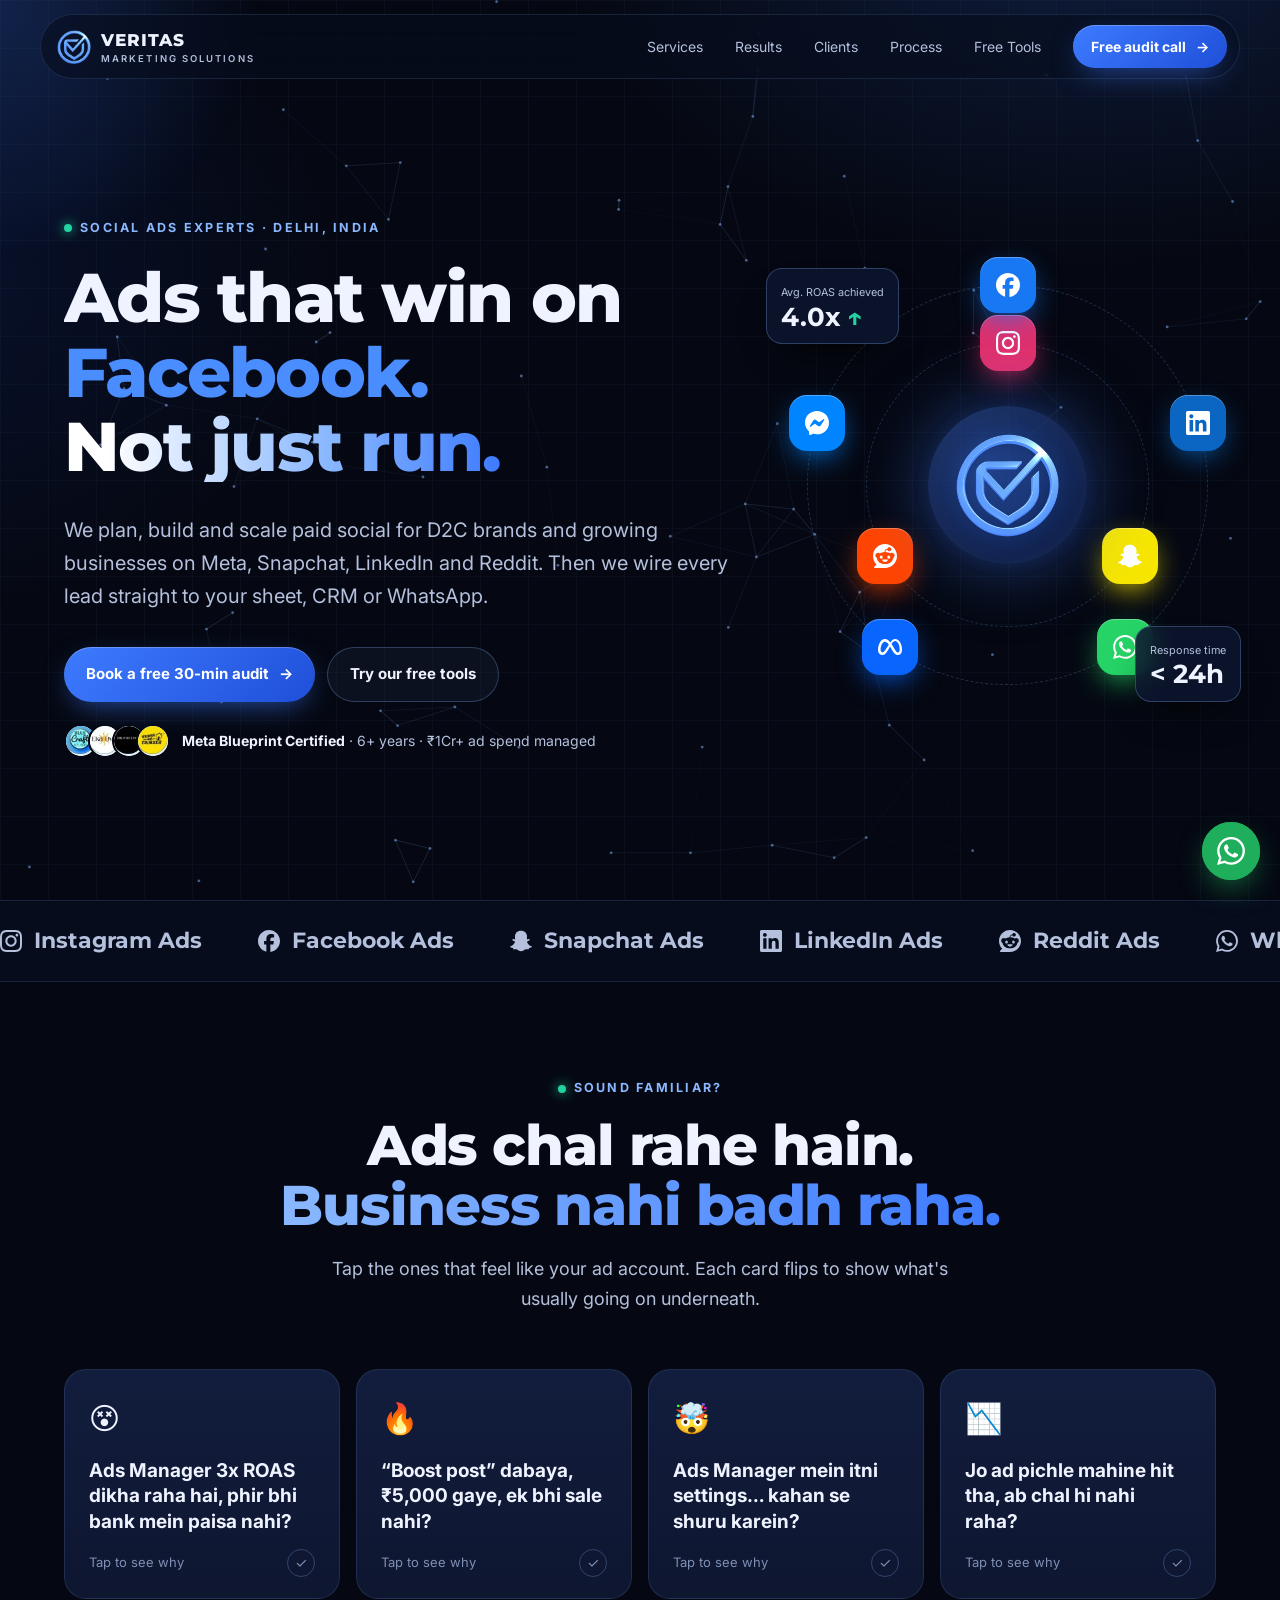
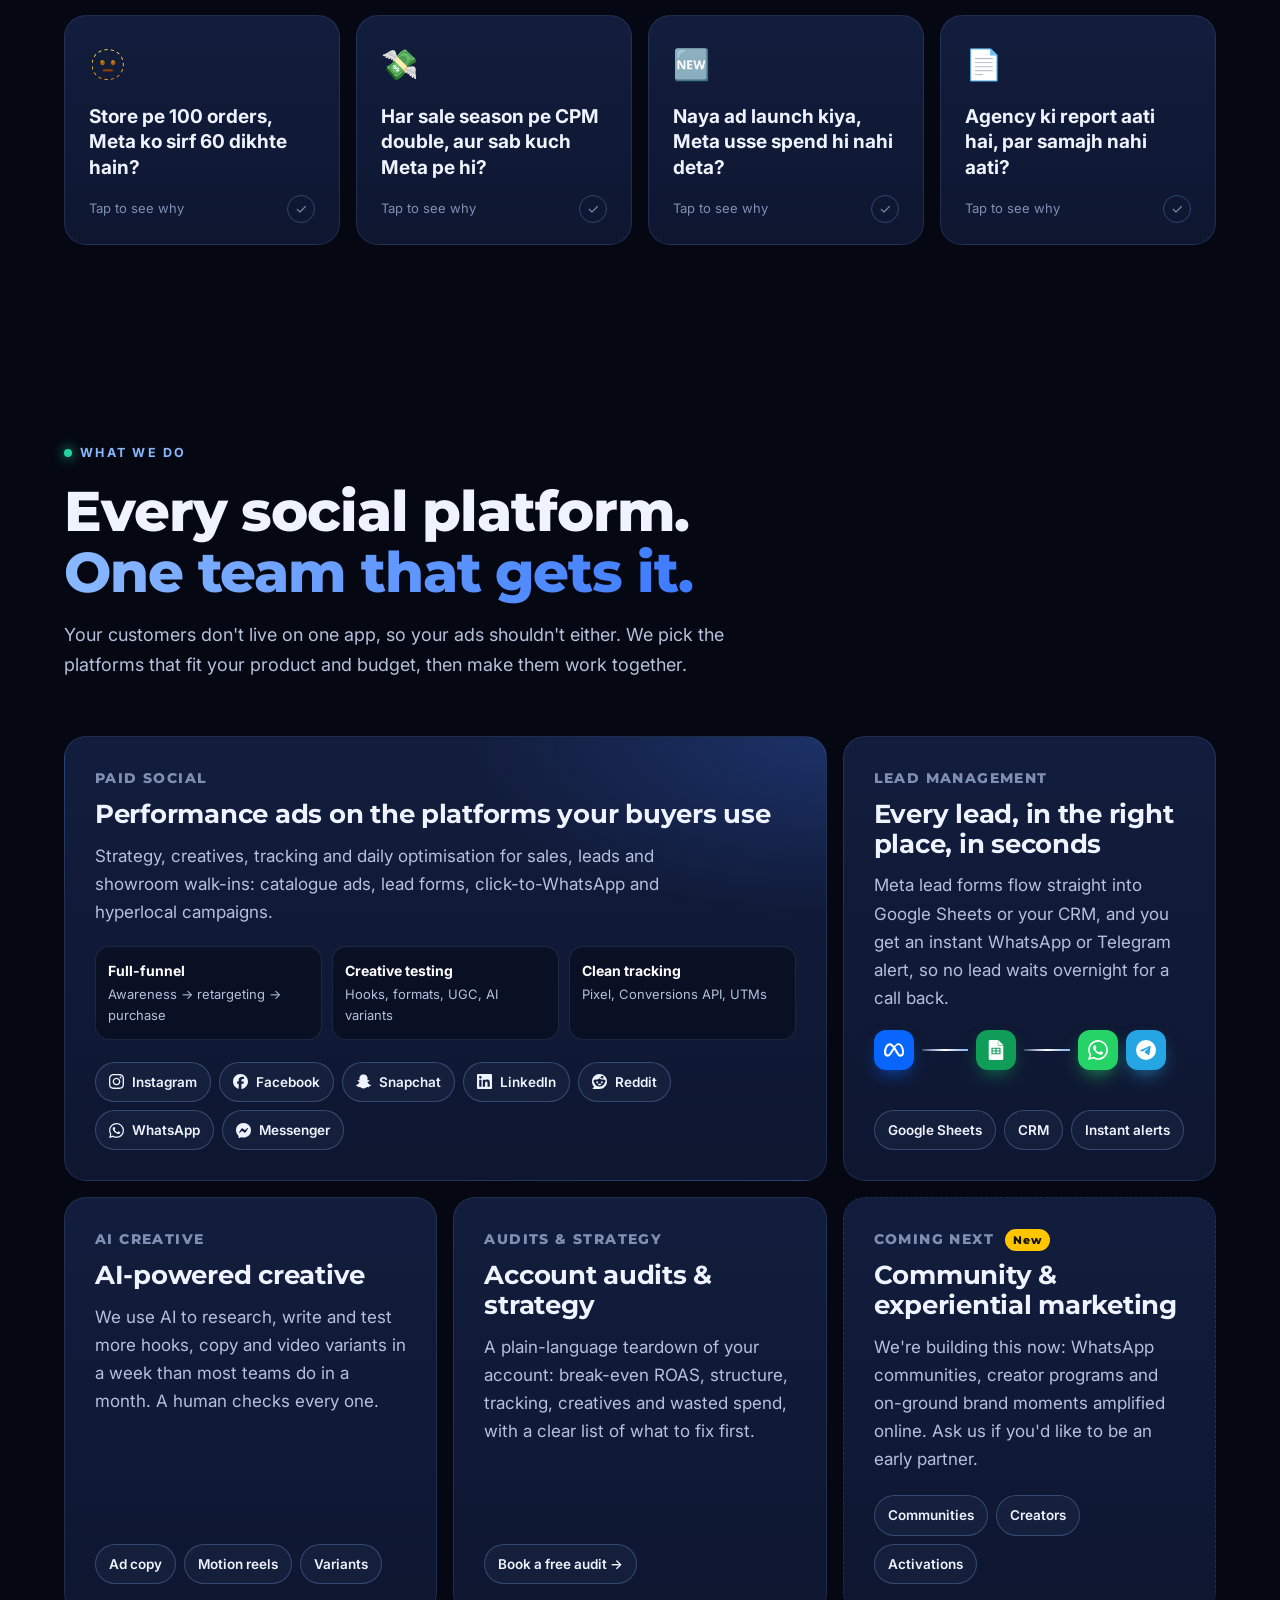
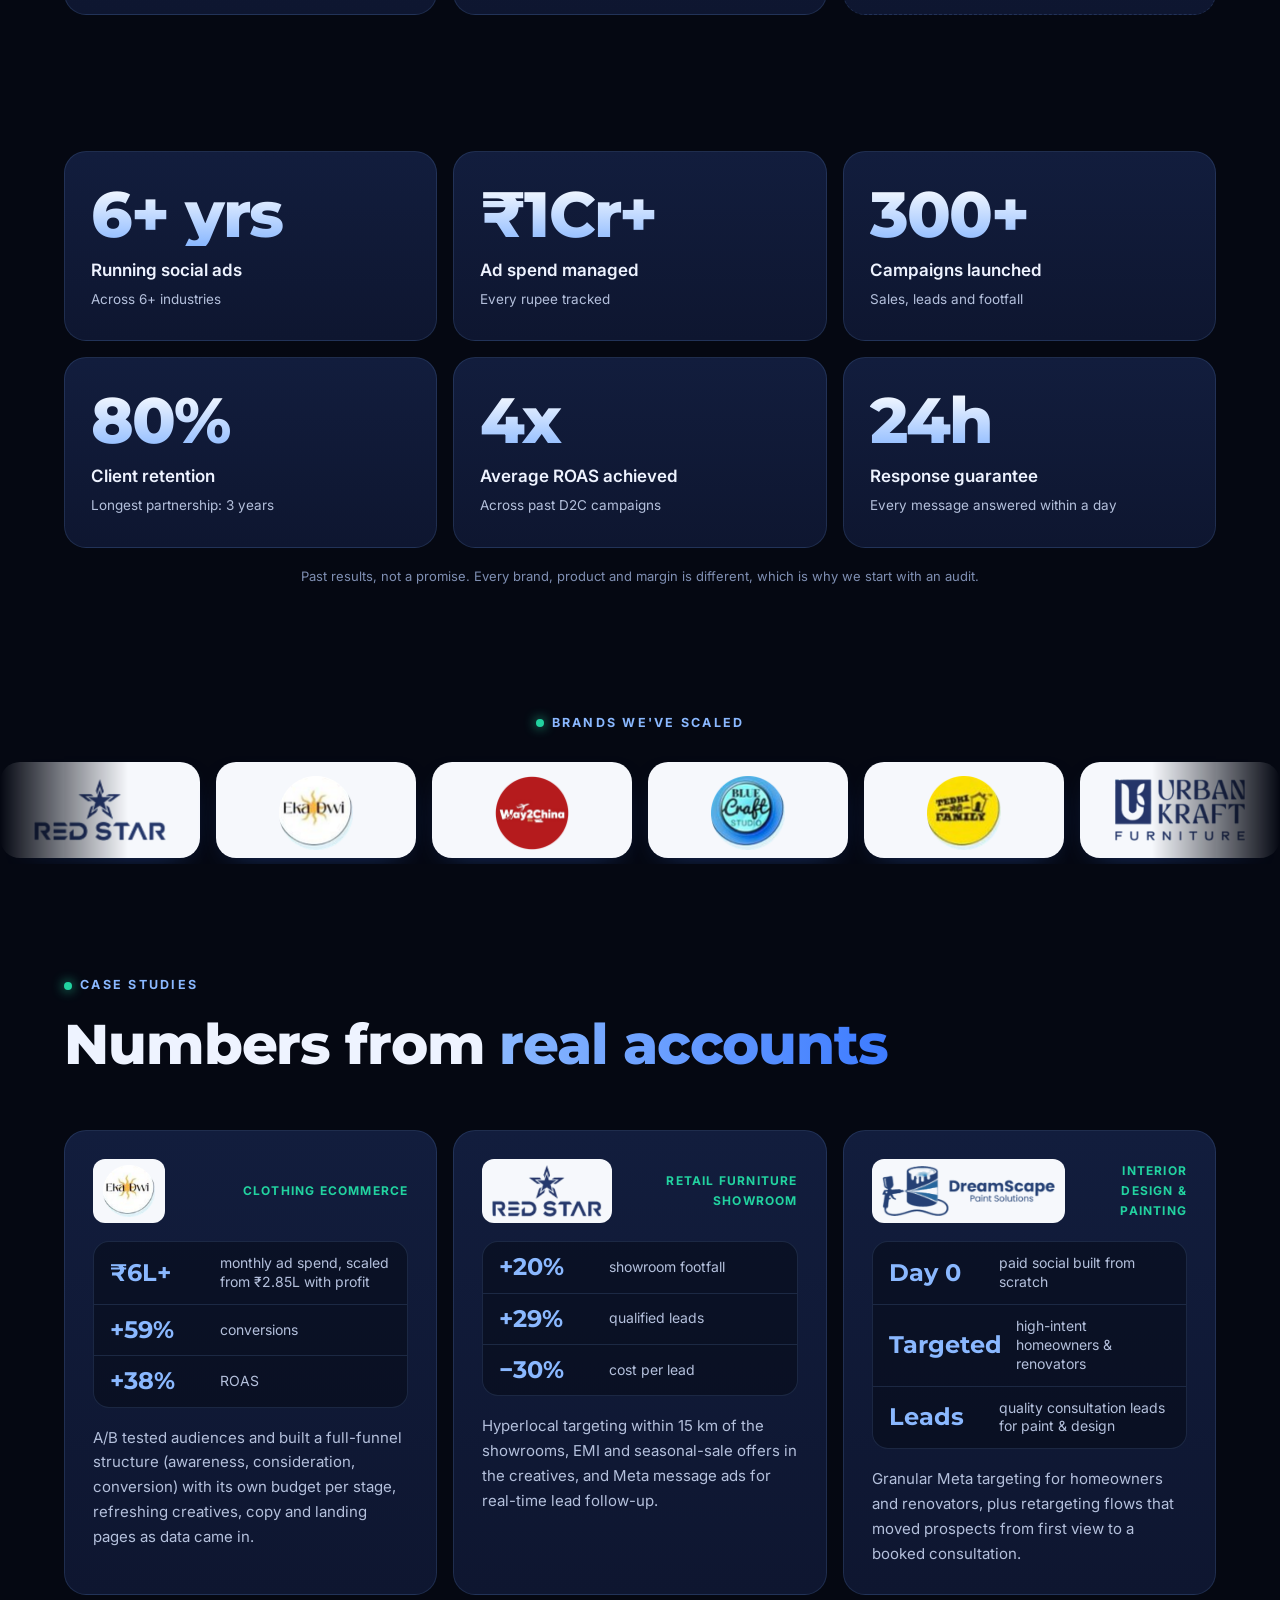
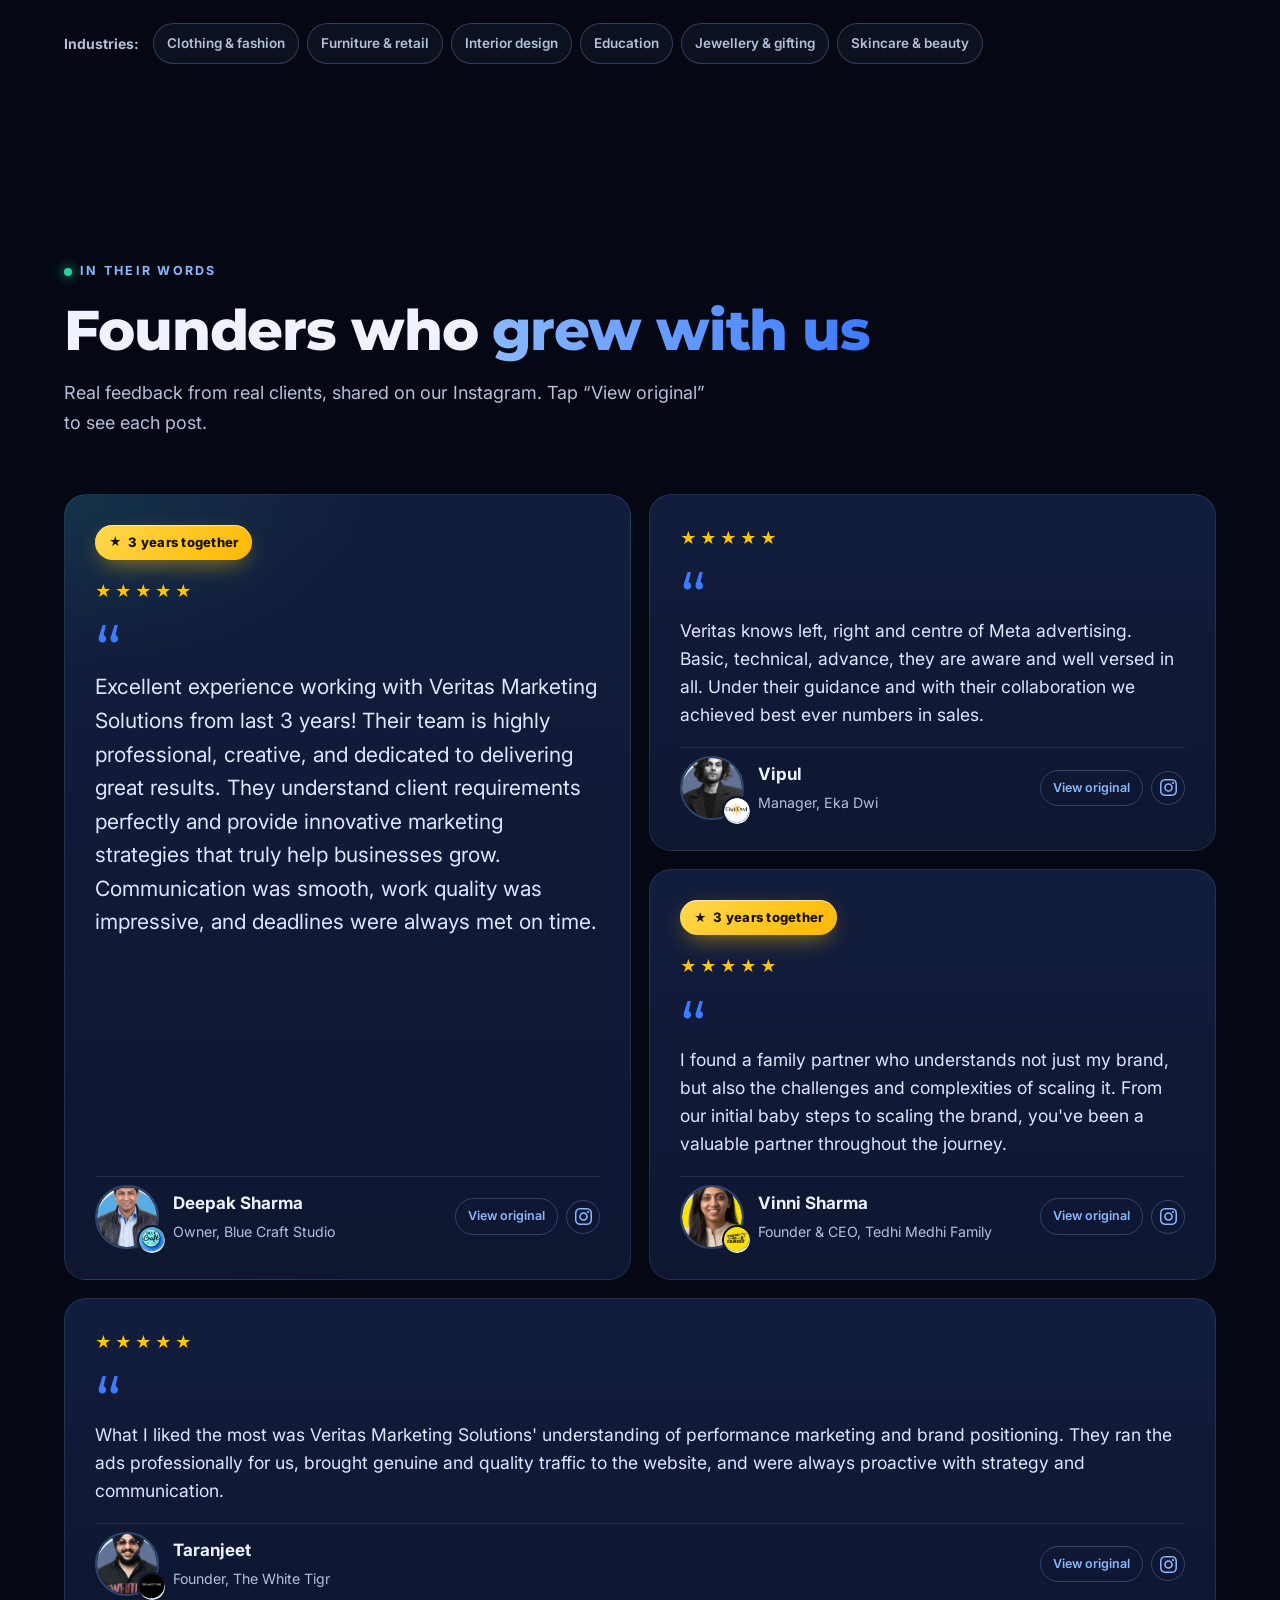
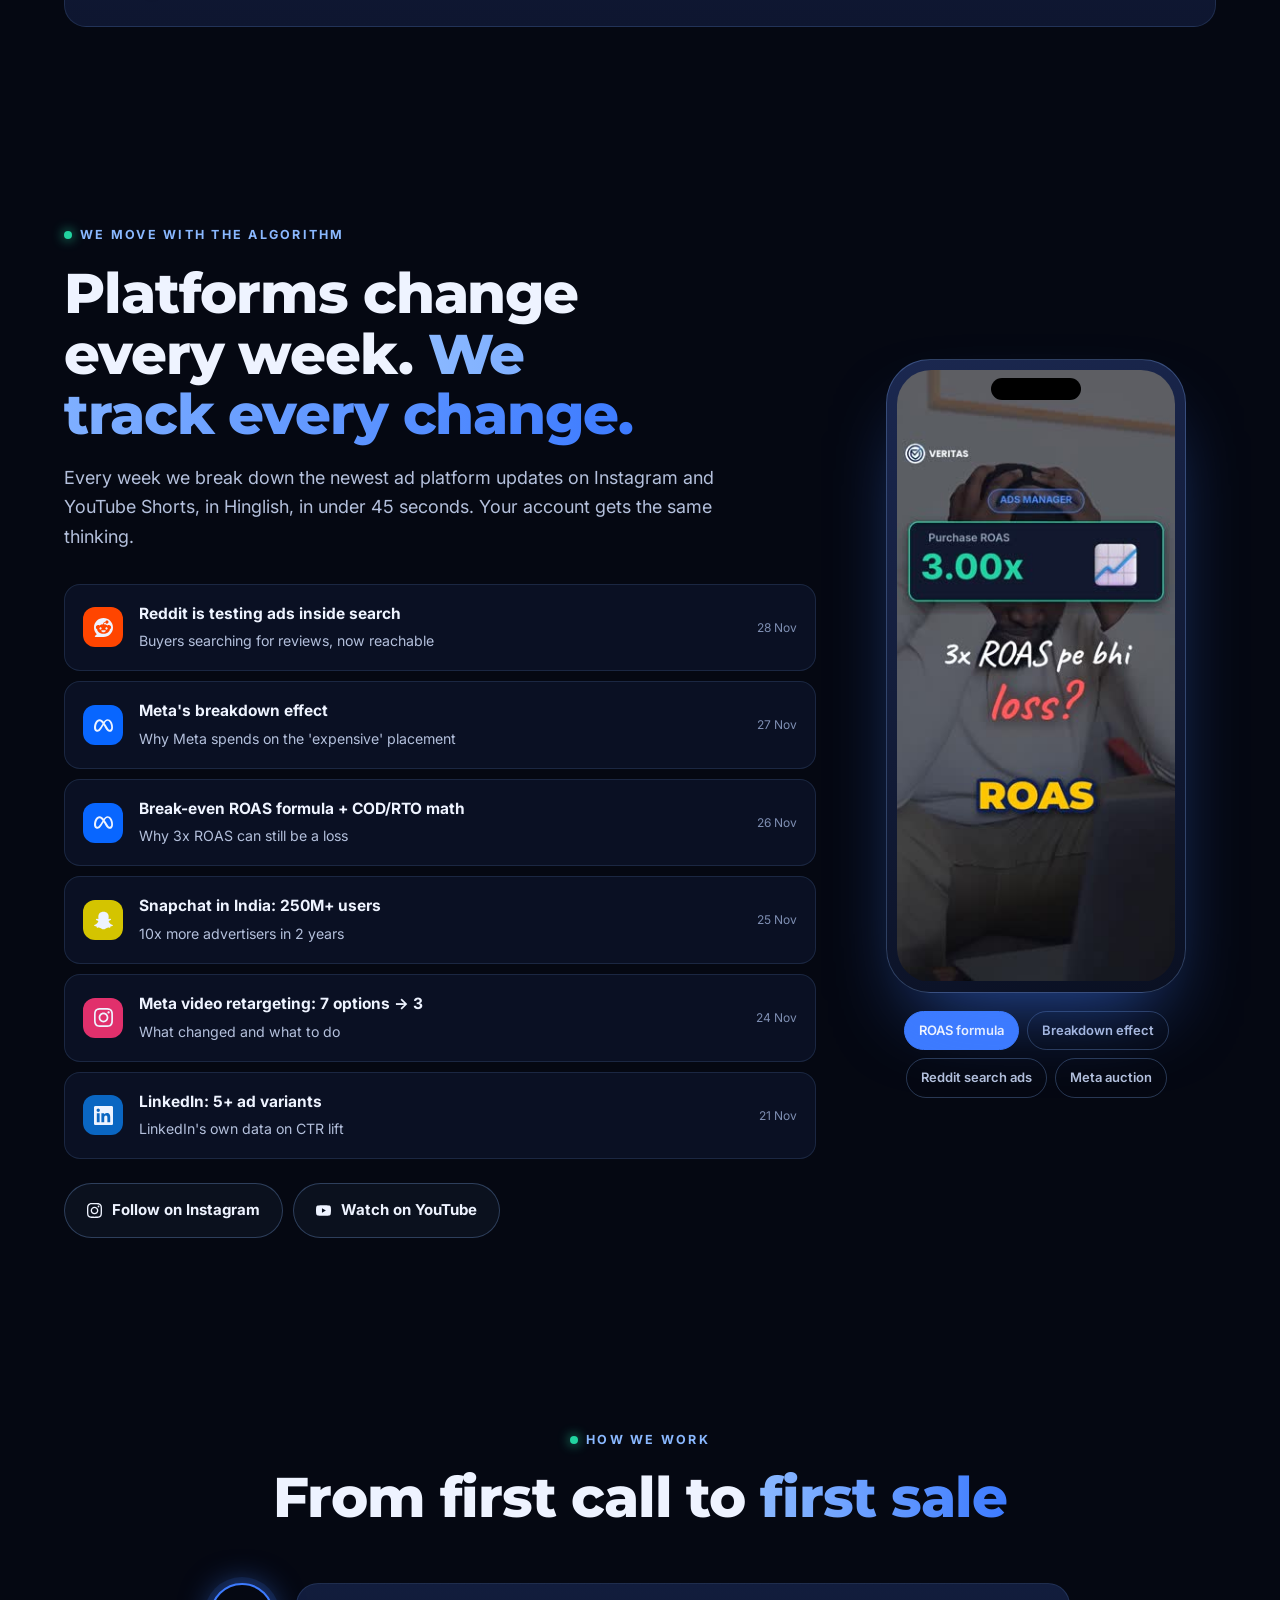
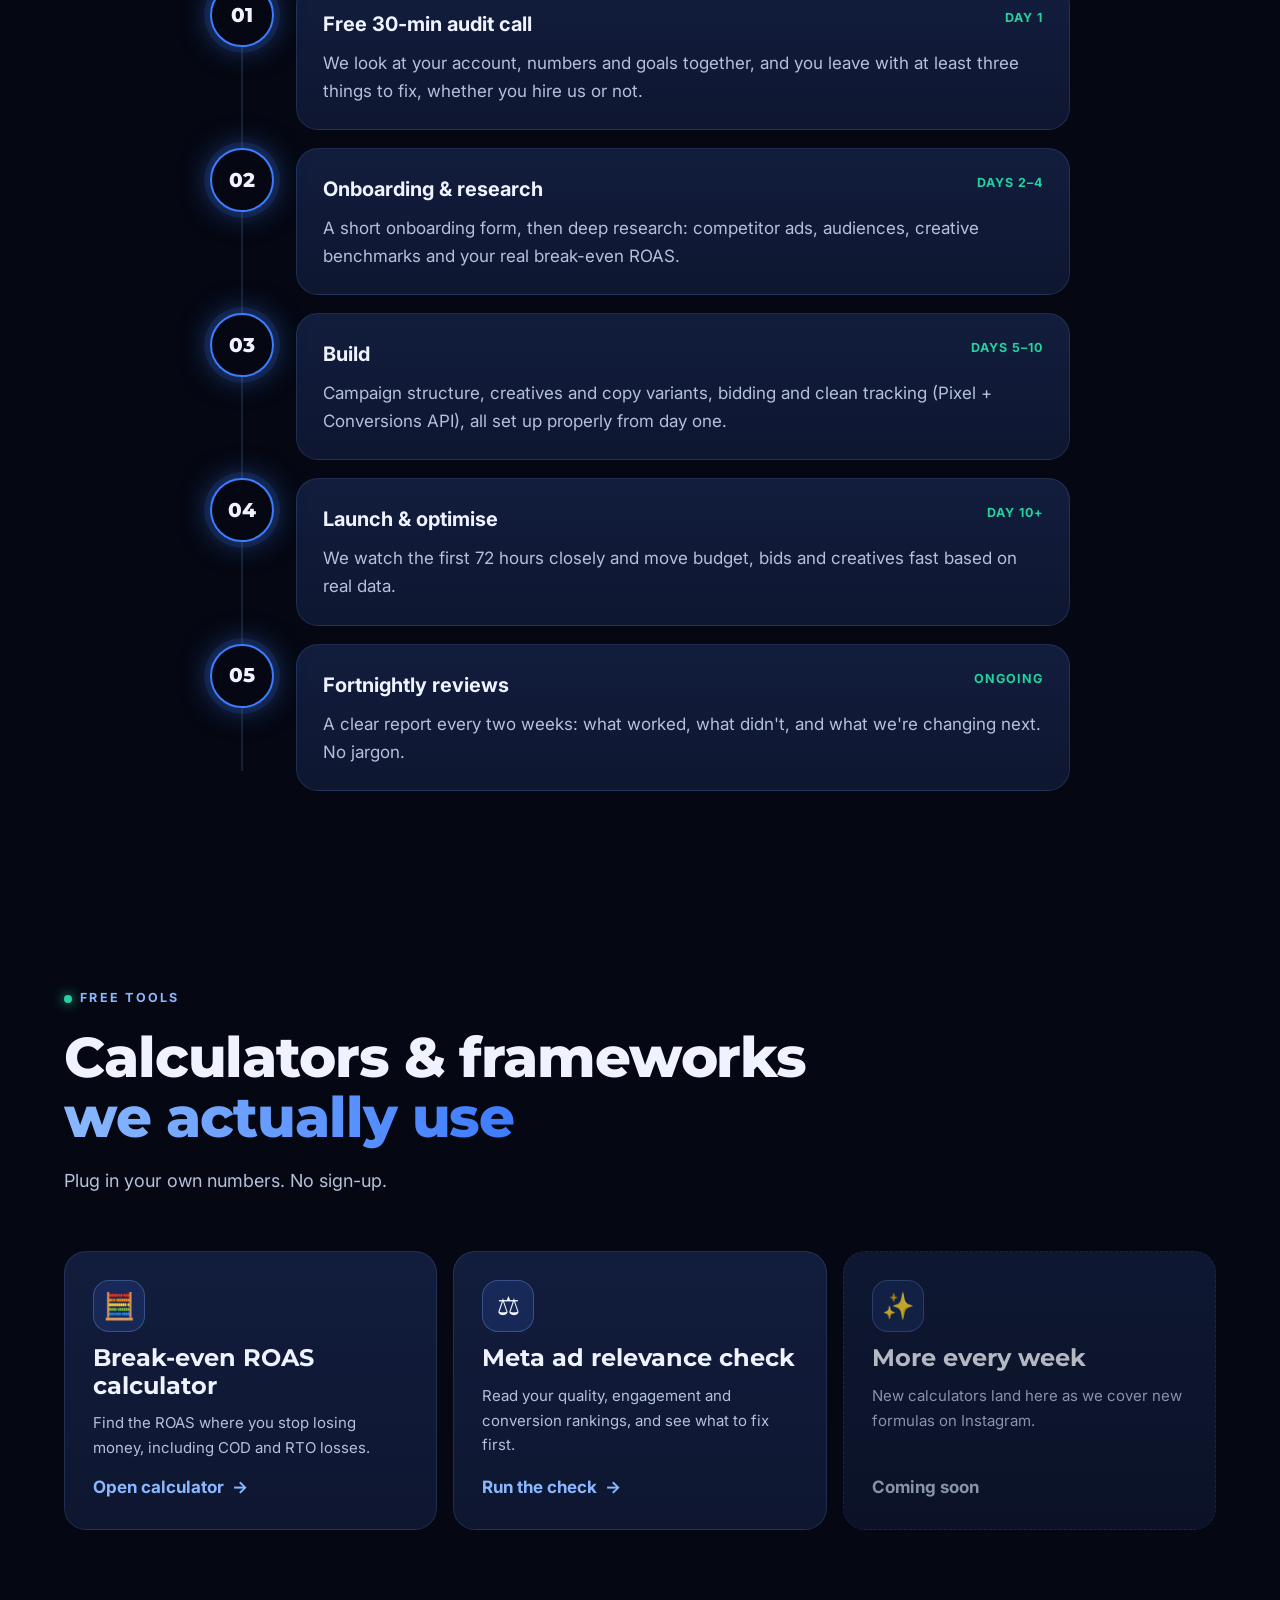
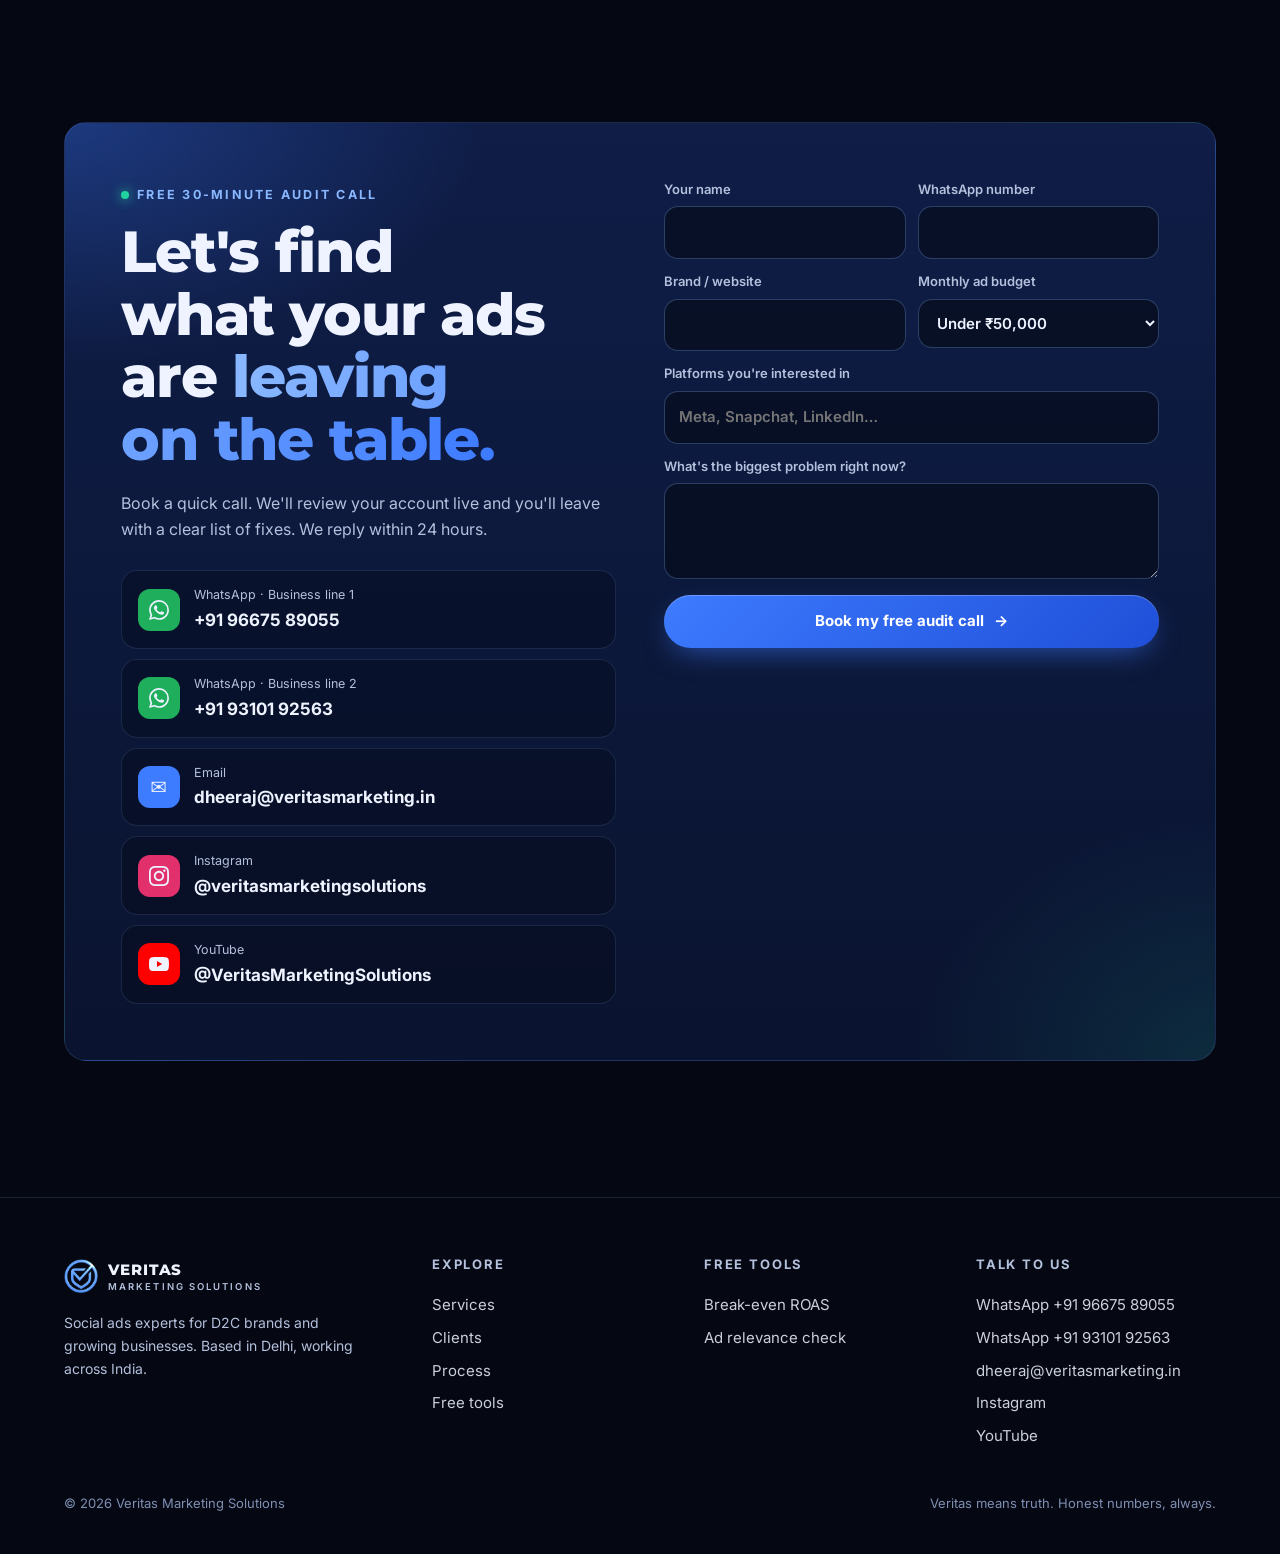
==== commit 25734287: "Renovated website: new animated home, client results, free tools" ====
--- a/index.html
+++ b/index.html
@@ -1,761 +1,627 @@
-<!DOCTYPE html>
+<!doctype html>
 <html lang="en">
 <head>
-<meta charset="UTF-8"/>
-<meta name="viewport" content="width=device-width, initial-scale=1.0"/>
-<title>Veritas Marketing Solutions — Performance Social Advertising</title>
-<link href="https://fonts.googleapis.com/css2?family=Syne:wght@400;500;600;700;800&family=DM+Sans:ital,opsz,wght@0,9..40,300;0,9..40,400;0,9..40,500;1,9..40,300&display=swap" rel="stylesheet"/>
+<meta charset="utf-8">
+<meta name="viewport" content="width=device-width,initial-scale=1,viewport-fit=cover">
+<title>Veritas Marketing Solutions — Social Ads Experts, Delhi</title>
+<meta name="description" content="Social ads agency for D2C brands and growing businesses in India. Meta (Facebook, Instagram, WhatsApp), Snapchat, LinkedIn and Reddit ads, plus lead management. Book a free 30-minute audit call.">
+<link rel="canonical" href="https://veritasmarketing.in/">
+<meta property="og:type" content="website"><meta property="og:title" content="Veritas Marketing Solutions — Social Ads Experts, Delhi"><meta property="og:description" content="Social ads agency for D2C brands and growing businesses in India. Meta (Facebook, Instagram, WhatsApp), Snapchat, LinkedIn and Reddit ads, plus lead management. Book a free 30-minute audit call.">
+<meta property="og:url" content="https://veritasmarketing.in/"><meta property="og:image" content="https://veritasmarketing.in/assets/og.png">
+<meta name="theme-color" content="#050812">
+<link rel="icon" href="/assets/favicon.png">
+<link rel="preconnect" href="https://fonts.googleapis.com"><link rel="preconnect" href="https://fonts.gstatic.com" crossorigin>
+<link rel="stylesheet" href="https://fonts.googleapis.com/css2?family=Montserrat:wght@600;700;800&family=Inter:wght@400;500;600;700&family=Caveat:wght@700&display=swap">
+<link rel="stylesheet" href="/assets/site.css">
+<!-- Analytics: paste GA4 / Meta Pixel snippets here when ready -->
+<script type="application/ld+json">{"@context": "https://schema.org", "@type": "ProfessionalService", "name": "Veritas Marketing Solutions", "url": "https://veritasmarketing.in", "email": "dheeraj@veritasmarketing.in", "areaServed": "IN", "address": {"@type": "PostalAddress", "addressLocality": "Delhi", "addressCountry": "IN"}, "sameAs": ["https://www.instagram.com/veritasmarketingsolutions/", "https://www.youtube.com/@VeritasMarketingSolutions"]}</script>
 <style>
-*,*::before,*::after{box-sizing:border-box;margin:0;padding:0}
-:root{
-  --navy:#0d1f45;
-  --navy2:#162a5e;
-  --navy3:#1e3a7a;
-  --ice:#d6eef8;
-  --ice2:#eaf6fc;
-  --white:#ffffff;
-  --accent:#2b8fd4;
-  --accent2:#5ab4e8;
-  --gold:#e8b44a;
-  --text:#0d1f45;
-  --muted:#4a5e80;
-  --light:#f4f8fb;
-  --border:rgba(13,31,69,0.10);
-}
-html{scroll-behavior:smooth}
-body{font-family:"DM Sans",sans-serif;background:var(--white);color:var(--text);overflow-x:hidden}
-
-/* ── NAV ── */
-nav{position:fixed;top:0;left:0;right:0;z-index:100;padding:0 5%;height:68px;display:flex;align-items:center;justify-content:space-between;transition:background .3s,box-shadow .3s}
-nav.scrolled{background:rgba(255,255,255,.97);backdrop-filter:blur(16px);box-shadow:0 1px 0 var(--border)}
-.nav-logo img{height:40px;width:auto;display:block}
-.nav-links{display:flex;gap:32px;list-style:none;align-items:center}
-.nav-links a{text-decoration:none;color:var(--white);font-weight:500;font-size:13px;letter-spacing:.07em;text-transform:uppercase;opacity:.85;transition:opacity .2s}
-nav.scrolled .nav-links a{color:var(--navy)}
-.nav-links a:hover{opacity:1}
-.nav-cta{background:var(--accent)!important;color:var(--white)!important;padding:9px 20px;border-radius:6px;opacity:1!important;transition:background .2s!important}
-.nav-cta:hover{background:var(--accent2)!important}
-nav.scrolled .nav-cta{color:var(--white)!important}
-
-/* hamburger */
-.hamburger{display:none;flex-direction:column;gap:5px;cursor:pointer;padding:4px;background:none;border:none;z-index:200}
-.hamburger span{display:block;width:24px;height:2px;background:var(--white);border-radius:2px;transition:all .3s}
-nav.scrolled .hamburger span{background:var(--navy)}
-.hamburger.open span:nth-child(1){transform:translateY(7px) rotate(45deg)}
-.hamburger.open span:nth-child(2){opacity:0}
-.hamburger.open span:nth-child(3){transform:translateY(-7px) rotate(-45deg)}
-
-/* mobile menu */
-.mobile-menu{display:none;position:fixed;inset:0;background:var(--navy);z-index:150;flex-direction:column;align-items:center;justify-content:center;gap:32px}
-.mobile-menu.open{display:flex}
-.mobile-menu a{text-decoration:none;color:var(--white);font-family:"Syne",sans-serif;font-size:28px;font-weight:700;letter-spacing:.04em;opacity:.8;transition:opacity .2s}
-.mobile-menu a:hover{opacity:1}
-.mobile-menu .m-cta{background:var(--accent);color:var(--white)!important;padding:14px 36px;border-radius:8px;font-size:18px;opacity:1!important;margin-top:8px}
-
-/* ── HERO ── */
-.hero{min-height:100vh;position:relative;display:flex;align-items:center;padding:110px 5% 80px;overflow:hidden;background:var(--navy)}
-.hero-canvas{position:absolute;inset:0;z-index:0;width:100%;height:100%}
-.hero-overlay{position:absolute;inset:0;background:linear-gradient(135deg,rgba(13,31,69,.97) 0%,rgba(22,42,94,.9) 50%,rgba(13,31,69,.85) 100%);z-index:1}
-.hero-content{position:relative;z-index:2;max-width:700px}
-.hero-eyebrow{display:inline-flex;align-items:center;gap:10px;margin-bottom:28px;opacity:0;animation:fadeUp .8s .2s ease forwards}
-.eyebrow-line{width:28px;height:1.5px;background:var(--gold);flex-shrink:0}
-.eyebrow-text{font-size:11px;font-weight:600;letter-spacing:.2em;text-transform:uppercase;color:var(--gold)}
-.hero h1{font-family:"Syne",sans-serif;font-size:clamp(42px,6.5vw,88px);font-weight:800;line-height:.97;color:var(--white);margin-bottom:24px;opacity:0;animation:fadeUp .9s .35s ease forwards}
-.hero h1 .thin{font-weight:400;color:rgba(255,255,255,.45);display:block;font-size:.5em;letter-spacing:.06em;margin-bottom:6px;font-family:"DM Sans",sans-serif}
-.hero h1 .highlight{color:var(--ice);position:relative;display:inline-block}
-.hero h1 .highlight::after{content:"";position:absolute;bottom:-4px;left:0;right:0;height:3px;background:var(--gold);transform:scaleX(0);transform-origin:left;animation:lineGrow .7s 1.2s ease forwards}
-@keyframes lineGrow{to{transform:scaleX(1)}}
-.hero-desc{font-size:clamp(15px,2vw,18px);font-weight:300;color:rgba(214,238,248,.75);line-height:1.75;max-width:520px;margin-bottom:40px;opacity:0;animation:fadeUp .9s .5s ease forwards}
-.hero-actions{display:flex;gap:14px;flex-wrap:wrap;opacity:0;animation:fadeUp .9s .65s ease forwards}
-.btn-primary{background:var(--accent);color:var(--white);padding:16px 32px;border-radius:8px;text-decoration:none;font-weight:600;font-size:14px;letter-spacing:.06em;text-transform:uppercase;transition:all .25s;display:inline-flex;align-items:center;gap:8px;border:none;cursor:pointer;font-family:"DM Sans",sans-serif}
-.btn-primary:hover{background:var(--accent2);transform:translateY(-2px);box-shadow:0 12px 32px rgba(43,143,212,.35)}
-.btn-outline{border:1.5px solid rgba(214,238,248,.3);color:var(--ice);padding:16px 32px;border-radius:8px;text-decoration:none;font-weight:500;font-size:14px;letter-spacing:.06em;text-transform:uppercase;transition:all .25s;display:inline-block}
-.btn-outline:hover{border-color:var(--ice);background:rgba(214,238,248,.07)}
-.hero-tags{display:flex;flex-wrap:wrap;gap:10px;margin-top:36px;opacity:0;animation:fadeUp .9s .8s ease forwards}
-.hero-tag{display:flex;align-items:center;gap:7px;background:rgba(255,255,255,.06);border:1px solid rgba(255,255,255,.1);padding:8px 14px;border-radius:8px;font-size:12px;font-weight:600;color:rgba(214,238,248,.7);letter-spacing:.04em}
-.hero-tag-dot{width:6px;height:6px;border-radius:50%;flex-shrink:0}
-
-/* scroll hint */
-.scroll-hint{position:absolute;bottom:28px;left:5%;z-index:2;display:flex;align-items:center;gap:10px;opacity:0;animation:fadeUp 1s 1.1s ease forwards}
-.scroll-line{width:1px;height:40px;background:rgba(214,238,248,.2);position:relative;overflow:hidden}
-.scroll-line::after{content:"";position:absolute;top:-40px;left:0;width:100%;height:40px;background:var(--gold);animation:scrollDown 1.8s 1.5s ease infinite}
-@keyframes scrollDown{0%{transform:translateY(0)}100%{transform:translateY(80px)}}
-.scroll-hint span{font-size:10px;font-weight:600;letter-spacing:.18em;text-transform:uppercase;color:rgba(214,238,248,.35)}
-
-/* ── MARQUEE ── */
-.marquee-strip{background:var(--navy2);padding:16px 0;overflow:hidden;border-top:1px solid rgba(255,255,255,.06);border-bottom:1px solid rgba(255,255,255,.06)}
-.marquee-track{display:flex;animation:marquee 24s linear infinite;width:max-content}
-.marquee-item{display:flex;align-items:center;gap:10px;padding:0 40px;white-space:nowrap;font-size:11px;font-weight:600;letter-spacing:.14em;text-transform:uppercase;color:rgba(214,238,248,.4)}
-.m-dot{width:4px;height:4px;border-radius:50%;background:var(--gold);flex-shrink:0}
-@keyframes marquee{0%{transform:translateX(0)}100%{transform:translateX(-50%)}}
-
-/* ── SHARED SECTION ── */
-section{padding:88px 5%}
-.section-tag{display:inline-flex;align-items:center;gap:8px;margin-bottom:14px}
-.tag-line{width:22px;height:1.5px;background:var(--gold);flex-shrink:0}
-.tag-text{font-size:11px;font-weight:700;letter-spacing:.18em;text-transform:uppercase;color:var(--accent)}
-.section-title{font-family:"Syne",sans-serif;font-size:clamp(30px,4vw,54px);font-weight:800;line-height:1.05;color:var(--navy);margin-bottom:16px}
-.section-title em{font-style:normal;color:var(--accent)}
-.section-desc{font-size:16px;font-weight:300;color:var(--muted);line-height:1.75}
-
-/* ── WHO WE SERVE ── */
-.serve{background:var(--light)}
-.serve-header{display:grid;grid-template-columns:1fr 1fr;gap:40px;align-items:end;margin-bottom:56px}
-.serve-grid{display:grid;grid-template-columns:repeat(2,1fr);gap:20px}
-.serve-card{background:var(--white);border:1px solid var(--border);border-radius:16px;padding:36px 32px;transition:transform .3s,box-shadow .3s,border-color .3s;position:relative;overflow:hidden}
-.serve-card:hover{transform:translateY(-6px);box-shadow:0 24px 56px rgba(13,31,69,.1);border-color:var(--accent)}
-.serve-card::before{content:"";position:absolute;bottom:0;left:0;right:0;height:3px;background:linear-gradient(90deg,var(--accent),var(--gold));transform:scaleX(0);transform-origin:left;transition:transform .4s}
-.serve-card:hover::before{transform:scaleX(1)}
-.serve-icon{width:52px;height:52px;border-radius:12px;display:flex;align-items:center;justify-content:center;margin-bottom:20px;font-size:24px}
-.serve-card h3{font-family:"Syne",sans-serif;font-size:20px;font-weight:800;color:var(--navy);margin-bottom:10px}
-.serve-card p{font-size:14px;font-weight:300;color:var(--muted);line-height:1.7;margin-bottom:18px}
-.serve-pills{display:flex;flex-wrap:wrap;gap:6px}
-.serve-pill{font-size:10px;font-weight:700;letter-spacing:.07em;text-transform:uppercase;padding:4px 10px;border-radius:4px;background:var(--light);color:var(--muted)}
-
-/* ── SERVICES ── */
-.services{background:var(--white)}
-.services-header{display:grid;grid-template-columns:1fr 1fr;gap:40px;align-items:end;margin-bottom:56px}
-.services-grid{display:grid;grid-template-columns:repeat(2,1fr);gap:2px;background:rgba(13,31,69,.06)}
-.service-card{background:var(--white);padding:44px 36px;position:relative;overflow:hidden;transition:background .3s}
-.service-card:hover{background:var(--navy)}
-.service-card::before{content:"";position:absolute;top:0;left:0;right:0;height:3px;background:linear-gradient(90deg,var(--accent),var(--gold));transform:scaleX(0);transform-origin:left;transition:transform .4s}
-.service-card:hover::before{transform:scaleX(1)}
-.scard-num{font-size:10px;font-weight:700;letter-spacing:.2em;color:var(--accent);margin-bottom:20px;transition:color .3s}
-.service-card:hover .scard-num{color:rgba(214,238,248,.4)}
-.scard-icon{width:52px;height:52px;border-radius:12px;display:flex;align-items:center;justify-content:center;margin-bottom:20px;transition:transform .3s}
-.service-card:hover .scard-icon{transform:scale(1.05)}
-.scard-title{font-family:"Syne",sans-serif;font-size:21px;font-weight:800;color:var(--navy);margin-bottom:12px;transition:color .3s}
-.service-card:hover .scard-title{color:var(--white)}
-.scard-desc{font-size:14px;font-weight:400;color:#3a4a6b;line-height:1.7;margin-bottom:20px;transition:color .3s}
-.service-card:hover .scard-desc{color:rgba(214,238,248,.7)}
-.scard-tags{display:flex;flex-wrap:wrap;gap:6px}
-.scard-tag{font-size:10px;font-weight:700;letter-spacing:.07em;text-transform:uppercase;padding:4px 9px;border-radius:4px;background:var(--light);color:var(--muted);transition:all .3s}
-.service-card:hover .scard-tag{background:rgba(255,255,255,.08);color:rgba(214,238,248,.55)}
-
-/* ── AI SECTION ── */
-.ai-section{background:var(--navy);position:relative;overflow:hidden}
-.ai-section::before{content:"";position:absolute;top:-200px;right:-200px;width:600px;height:600px;border-radius:50%;background:radial-gradient(circle,rgba(43,143,212,.15) 0%,transparent 70%)}
-.ai-section::after{content:"";position:absolute;bottom:-150px;left:-100px;width:400px;height:400px;border-radius:50%;background:radial-gradient(circle,rgba(232,180,74,.07) 0%,transparent 70%)}
-.ai-inner{display:grid;grid-template-columns:1fr 1fr;gap:72px;align-items:center;position:relative;z-index:1}
-.ai-left .section-title{color:var(--white)}
-.ai-left .section-desc{color:rgba(214,238,248,.6);margin-bottom:32px}
-.ai-badge{display:inline-flex;align-items:center;gap:10px;background:rgba(232,180,74,.12);border:1px solid rgba(232,180,74,.25);padding:10px 18px;border-radius:8px;margin-bottom:20px}
-.ai-badge-text{font-size:12px;font-weight:700;letter-spacing:.1em;text-transform:uppercase;color:var(--gold)}
-.ai-grid{display:flex;flex-direction:column;gap:14px}
-.ai-card{background:rgba(255,255,255,.05);border:1px solid rgba(255,255,255,.1);border-radius:14px;padding:22px 24px;display:flex;gap:16px;align-items:flex-start;transition:background .25s,border-color .25s}
-.ai-card:hover{background:rgba(255,255,255,.09);border-color:rgba(214,238,248,.2)}
-.ai-card-icon{width:40px;height:40px;border-radius:10px;display:flex;align-items:center;justify-content:center;flex-shrink:0}
-.ai-card h4{font-family:"Syne",sans-serif;font-size:15px;font-weight:700;color:var(--ice);margin-bottom:5px}
-.ai-card p{font-size:13px;font-weight:300;color:rgba(214,238,248,.55);line-height:1.6}
-
-/* ── STATS ── */
-.stats-section{background:var(--accent);padding:64px 5%;position:relative;overflow:hidden}
-.stats-section::before{content:"";position:absolute;inset:0;background:radial-gradient(ellipse 60% 100% at 80% 50%,rgba(255,255,255,.08) 0%,transparent 70%)}
-.stats-grid{display:grid;grid-template-columns:repeat(4,1fr);gap:0;position:relative}
-.stat-item{padding:32px 24px;border-right:1px solid rgba(255,255,255,.15);text-align:center}
-.stat-item:last-child{border-right:none}
-.stat-num{font-family:"Syne",sans-serif;font-size:clamp(36px,4vw,54px);font-weight:800;color:var(--white);line-height:1;margin-bottom:6px}
-.stat-num span{color:rgba(255,255,255,.65)}
-.stat-label{font-size:11px;font-weight:600;letter-spacing:.1em;text-transform:uppercase;color:rgba(255,255,255,.65)}
-
-/* ── PROCESS ── */
-.process{background:var(--light)}
-.process-header{display:grid;grid-template-columns:1fr 1fr;gap:40px;align-items:end;margin-bottom:64px}
-.process-steps{display:flex;flex-direction:column;gap:0}
-.process-step{display:grid;grid-template-columns:80px 1fr;gap:24px;align-items:flex-start;padding:32px 0;border-bottom:1px solid var(--border);position:relative}
-.process-step:last-child{border-bottom:none}
-.process-step::before{content:"";position:absolute;left:39px;top:72px;bottom:-32px;width:1px;background:var(--border)}
-.process-step:last-child::before{display:none}
-.step-num-wrap{width:80px;display:flex;flex-direction:column;align-items:center;gap:0;flex-shrink:0}
-.step-circle{width:56px;height:56px;border-radius:50%;background:var(--white);border:1.5px solid var(--border);display:flex;align-items:center;justify-content:center;transition:background .3s,border-color .3s}
-.process-step:hover .step-circle{background:var(--navy);border-color:var(--navy)}
-.step-num{font-family:"Syne",sans-serif;font-size:16px;font-weight:800;color:var(--accent);transition:color .3s}
-.process-step:hover .step-num{color:var(--white)}
-.step-body{}
-.step-title{font-family:"Syne",sans-serif;font-size:18px;font-weight:800;color:var(--navy);margin-bottom:6px;padding-top:14px}
-.step-desc{font-size:14px;font-weight:300;color:var(--muted);line-height:1.7}
-.step-tag{display:inline-block;margin-top:10px;font-size:10px;font-weight:700;letter-spacing:.08em;text-transform:uppercase;padding:4px 10px;border-radius:4px;background:rgba(43,143,212,.1);color:var(--accent)}
-
-/* ── WHY US ── */
-.whyus{background:var(--white)}
-.whyus-inner{display:grid;grid-template-columns:1fr 1fr;gap:72px;align-items:center}
-.why-cards{display:flex;flex-direction:column;gap:14px}
-.why-card{border:1px solid var(--border);border-radius:14px;padding:24px 26px;display:flex;gap:18px;align-items:flex-start;transition:all .3s}
-.why-card:hover{border-color:transparent;transform:translateX(6px);box-shadow:0 16px 48px rgba(13,31,69,.1);background:var(--navy)}
-.why-icon{width:42px;height:42px;border-radius:10px;background:var(--ice2);display:flex;align-items:center;justify-content:center;flex-shrink:0;transition:background .3s}
-.why-card:hover .why-icon{background:rgba(255,255,255,.1)}
-.why-card h3{font-family:"Syne",sans-serif;font-size:16px;font-weight:700;color:var(--navy);margin-bottom:5px;transition:color .3s}
-.why-card:hover h3{color:var(--white)}
-.why-card p{font-size:13px;font-weight:300;color:var(--muted);line-height:1.65;transition:color .3s}
-.why-card:hover p{color:rgba(214,238,248,.6)}
-
-/* ── CONTACT ── */
-.contact{background:var(--navy);position:relative;overflow:hidden}
-.contact::before{content:"";position:absolute;top:-300px;left:-200px;width:700px;height:700px;border-radius:50%;background:radial-gradient(circle,rgba(43,143,212,.12) 0%,transparent 70%)}
-.contact::after{content:"";position:absolute;bottom:-200px;right:-100px;width:500px;height:500px;border-radius:50%;background:radial-gradient(circle,rgba(232,180,74,.06) 0%,transparent 70%)}
-.contact-inner{display:grid;grid-template-columns:1fr 1.15fr;gap:72px;align-items:start;position:relative;z-index:1}
-.contact-left .section-title{color:var(--white)}
-.contact-left .section-desc{color:rgba(214,238,248,.6)}
-.contact-details{margin-top:40px;display:flex;flex-direction:column;gap:18px}
-.cdetail{display:flex;align-items:center;gap:14px}
-.cdetail-icon{width:38px;height:38px;border-radius:9px;background:rgba(255,255,255,.07);border:1px solid rgba(255,255,255,.1);display:flex;align-items:center;justify-content:center;flex-shrink:0}
-.cdetail strong{display:block;font-size:10px;font-weight:700;letter-spacing:.1em;text-transform:uppercase;color:rgba(214,238,248,.4);margin-bottom:2px}
-.cdetail span{font-size:14px;color:var(--ice)}
-.social-row{margin-top:28px;display:flex;gap:10px;flex-wrap:wrap}
-.social-btn{display:flex;align-items:center;gap:7px;background:rgba(255,255,255,.06);border:1px solid rgba(255,255,255,.1);padding:9px 14px;border-radius:8px;text-decoration:none;color:rgba(214,238,248,.7);font-size:13px;font-weight:500;transition:all .2s;white-space:nowrap}
-.social-btn:hover{background:rgba(255,255,255,.12);color:var(--ice)}
-.contact-form{background:var(--white);border-radius:20px;padding:40px 36px}
-.form-title{font-family:"Syne",sans-serif;font-size:20px;font-weight:800;color:var(--navy);margin-bottom:24px}
-.form-row{display:grid;grid-template-columns:1fr 1fr;gap:14px}
-.fgroup{margin-bottom:16px}
-.fgroup label{display:block;font-size:10px;font-weight:700;letter-spacing:.1em;text-transform:uppercase;color:var(--muted);margin-bottom:7px}
-.fgroup input,.fgroup select,.fgroup textarea{width:100%;padding:12px 14px;border:1.5px solid var(--border);border-radius:9px;font-family:"DM Sans",sans-serif;font-size:14px;color:var(--navy);background:var(--light);outline:none;transition:border-color .2s,background .2s;-webkit-appearance:none;appearance:none}
-.fgroup input:focus,.fgroup select:focus,.fgroup textarea:focus{border-color:var(--accent);background:var(--white)}
-.fgroup textarea{resize:vertical;min-height:100px}
-.submit-btn{width:100%;background:var(--navy);color:var(--white);padding:15px;border:none;border-radius:9px;font-family:"Syne",sans-serif;font-size:13px;font-weight:700;letter-spacing:.08em;text-transform:uppercase;cursor:pointer;transition:all .25s;margin-top:4px;display:flex;align-items:center;justify-content:center;gap:8px}
-.submit-btn:hover{background:var(--accent);transform:translateY(-2px);box-shadow:0 10px 28px rgba(43,143,212,.3)}
-.form-success{display:none;text-align:center;padding:24px;background:rgba(43,143,212,.08);border-radius:10px;border:1px solid rgba(43,143,212,.2);margin-top:12px}
-.form-success p{color:var(--accent);font-weight:600}
-
-/* ── FOOTER ── */
-footer{background:var(--navy2);padding:36px 5%;border-top:1px solid rgba(255,255,255,.06)}
-.footer-inner{display:flex;align-items:center;justify-content:space-between;flex-wrap:wrap;gap:16px}
-.footer-logo-wrap{background:rgba(255,255,255,.08);border-radius:10px;padding:7px 13px;display:inline-flex}
-.footer-logo-wrap img{height:36px;width:auto;display:block}
-.footer-links{display:flex;gap:20px;list-style:none;align-items:center;flex-wrap:wrap}
-.footer-links a{color:rgba(214,238,248,.5);text-decoration:none;font-size:12px;font-weight:500;letter-spacing:.05em;transition:color .2s}
-.footer-links a:hover{color:var(--ice)}
-.footer-insta{display:flex;align-items:center;gap:6px;background:rgba(255,255,255,.06);border:1px solid rgba(255,255,255,.12);border-radius:7px;padding:7px 13px;color:rgba(214,238,248,.7)!important;text-decoration:none;font-size:12px;font-weight:600;transition:all .2s;white-space:nowrap}
-.footer-insta:hover{background:rgba(255,255,255,.12);color:var(--ice)!important}
-.footer-copy{color:rgba(214,238,248,.3);font-size:11px;width:100%;text-align:center;padding-top:16px;border-top:1px solid rgba(255,255,255,.05);margin-top:4px}
-
-/* ── ANIMATIONS ── */
-@keyframes fadeUp{from{opacity:0;transform:translateY(24px)}to{opacity:1;transform:translateY(0)}}
-.reveal{opacity:0;transform:translateY(28px);transition:opacity .7s ease,transform .7s ease}
-.reveal.visible{opacity:1;transform:translateY(0)}
-.reveal-delay-1{transition-delay:.1s}
-.reveal-delay-2{transition-delay:.2s}
-.reveal-delay-3{transition-delay:.3s}
-.reveal-delay-4{transition-delay:.4s}
-
-/* ── MOBILE ── */
-@media(max-width:900px){
-  .nav-links{display:none}
-  .hamburger{display:flex}
-  .serve-header,.services-header,.process-header,.whyus-inner,.ai-inner,.contact-inner{grid-template-columns:1fr;gap:24px}
-  .serve-grid{grid-template-columns:1fr}
-  .services-grid{grid-template-columns:1fr}
-  .stats-grid{grid-template-columns:repeat(2,1fr)}
-  .stat-item{border-right:none;border-bottom:1px solid rgba(255,255,255,.1);padding:24px 16px}
-  .stat-item:nth-child(odd){border-right:1px solid rgba(255,255,255,.1)}
-  .stat-item:nth-child(3),.stat-item:nth-child(4){border-bottom:none}
-  .form-row{grid-template-columns:1fr}
-  .process-step{grid-template-columns:56px 1fr;gap:16px}
-  .step-num-wrap{width:56px}
-  .process-step::before{left:27px}
-  .footer-inner{flex-direction:column;align-items:flex-start;gap:20px}
-  .scroll-hint{display:none}
-}
-@media(max-width:600px){
-  section{padding:64px 5%}
-  .hero{padding:90px 4% 60px}
-  .stats-grid{grid-template-columns:1fr 1fr}
-  .contact-form{padding:28px 22px}
-  .service-card{padding:32px 24px}
-  .serve-card{padding:28px 24px}
-  .hero-actions{flex-direction:column;gap:10px}
-  .hero-actions .btn-primary,.hero-actions .btn-outline{text-align:center;justify-content:center}
-  .ai-inner{gap:40px}
-  .whyus-inner{gap:32px}
-  footer{padding:28px 5%}
-  .footer-links{gap:14px}
-}
+/* ---------- hero ---------- */
+.hero{min-height:100svh;padding:150px 0 80px;display:flex;align-items:center;overflow:hidden}
+#net{position:absolute;inset:0;width:100%;height:100%;z-index:0}
+.hero .glow{position:absolute;width:620px;height:620px;border-radius:50%;pointer-events:none;z-index:0;left:0;top:0;
+  background:radial-gradient(circle,rgba(61,123,255,.22),transparent 60%);transform:translate(-50%,-50%);transition:opacity .4s}
+.hero .wrap{position:relative;z-index:1;display:grid;grid-template-columns:1.25fr .75fr;gap:40px;align-items:center;width:100%}
+.hero h1{font-family:var(--display);font-weight:800;font-size:clamp(38px,5.4vw,80px);line-height:1.02;letter-spacing:-.025em}
+.hero h1 .line{display:block;overflow:hidden;padding-bottom:.06em}
+.hero h1 .line>span{display:inline-block;transform:translateY(110%);animation:up 1s cubic-bezier(.2,.8,.2,1) forwards}
+.hero h1 .line:nth-child(2)>span{animation-delay:.12s}.hero h1 .line:nth-child(3)>span{animation-delay:.24s}
+@keyframes up{to{transform:none}}
+.rot{position:relative;display:inline-block;color:var(--sky);min-width:5ch}
+.rot b{font-weight:800;display:inline-block;transition:opacity .35s,transform .35s,color .35s}
+.rot b.out{opacity:0;transform:translateY(-30%)}
+.rot b.pre{opacity:0;transform:translateY(30%)}
+.hero h1 .win{background:linear-gradient(90deg,#fff 10%,var(--sky) 60%,var(--blue));-webkit-background-clip:text;background-clip:text;color:transparent}
+.hero .sub{font-size:clamp(17px,1.6vw,20px);color:var(--muted);max-width:52ch;margin-top:28px}
+.hero .ctas{display:flex;flex-wrap:wrap;gap:12px;margin-top:34px}
+.hero .note{margin-top:22px;font-size:14px;color:var(--muted);display:flex;align-items:center;gap:12px;flex-wrap:wrap}
+.hero .note b{color:var(--fg)}
+.hero .note .dots{display:flex}
+.hero .note .dots img{width:34px;height:34px;border-radius:50%;border:2px solid var(--bg);margin-left:-10px;background:#fff}
+.hero .note .dots img:first-child{margin-left:0}
+
+/* orbit */
+.orbit{position:relative;aspect-ratio:1;width:100%;max-width:520px;margin-left:auto;transition:transform .2s}
+.orbit .core{position:absolute;inset:31%;border-radius:50%;display:grid;place-items:center;
+  background:radial-gradient(circle at 35% 30%,rgba(61,123,255,.35),rgba(11,26,68,.9) 70%);box-shadow:0 0 80px -10px rgba(61,123,255,.65),inset 0 0 40px rgba(138,184,255,.15)}
+.orbit .core img{width:66%;filter:drop-shadow(0 0 18px rgba(61,123,255,.6));animation:breathe 5s ease-in-out infinite}
+@keyframes breathe{50%{transform:scale(1.05)}}
+.ring{position:absolute;border-radius:50%;border:1px dashed rgba(138,184,255,.22)}
+.ring.r1{inset:16%}.ring.r2{inset:2%}
+.spin{position:absolute;inset:0;animation:spin 40s linear infinite}
+.spin.s2{animation-duration:60s;animation-direction:reverse}
+@keyframes spin{to{transform:rotate(360deg)}}
+.pl{position:absolute;width:56px;height:56px;margin:-28px 0 0 -28px;border-radius:18px;display:grid;place-items:center;font-size:24px;color:#fff;
+  background:var(--c,#1f4fd8);box-shadow:0 10px 30px -8px var(--c,#1f4fd8),inset 0 1px 0 rgba(255,255,255,.3);animation:spin 40s linear infinite reverse}
+.spin.s2 .pl{animation-duration:60s;animation-direction:normal}
+.pl:hover{scale:1.15}
+.float{position:absolute;z-index:3;padding:12px 14px;border-radius:16px;background:rgba(14,22,48,.85);backdrop-filter:blur(10px);border:1px solid var(--line2);font-size:13px;
+  box-shadow:0 20px 40px -20px #000;animation:bob 6s ease-in-out infinite}
+.float b{display:block;font-family:var(--display);font-size:26px;line-height:1.1}
+.float.f1{left:-8%;top:-2%}.float.f2{right:-6%;bottom:-2%;animation-delay:-3s}
+.float .up{color:var(--mint)}.float small{color:var(--muted)}
+@keyframes bob{50%{transform:translateY(-12px)}}
+@media (max-width:960px){.hero .wrap{grid-template-columns:1fr}.orbit{margin:30px auto 0;max-width:min(420px,calc(100vw - 72px))}}
+@media (max-width:480px){.pl{width:44px;height:44px;margin:-22px 0 0 -22px;font-size:19px;border-radius:14px}.float{font-size:11px}.float b{font-size:20px}}
+
+/* marquee */
+.marq{border-block:1px solid var(--line);padding:22px 0;overflow:hidden;background:rgba(10,20,48,.4)}
+.marq .track{display:flex;gap:56px;width:max-content;animation:mq 38s linear infinite}
+.marq:hover .track{animation-play-state:paused}
+.marq span{display:flex;align-items:center;gap:12px;font-family:var(--display);font-weight:700;font-size:22px;color:var(--muted);white-space:nowrap;transition:color .2s}
+.marq span:hover{color:#fff}
+.marq span .ico{font-size:22px}
+@keyframes mq{to{transform:translateX(-50%)}}
+
+/* pains */
+.pains{display:grid;grid-template-columns:repeat(4,1fr);gap:16px}
+@media (max-width:1000px){.pains{grid-template-columns:repeat(2,1fr)}}
+@media (max-width:560px){.pains{grid-template-columns:1fr}}
+.pain{perspective:1000px;min-height:230px;cursor:pointer}
+.pain .in{position:relative;width:100%;height:100%;min-height:230px;transition:transform .7s cubic-bezier(.2,.8,.2,1);transform-style:preserve-3d}
+.pain.flip .in{transform:rotateY(180deg)}
+.pain .face{position:absolute;inset:0;backface-visibility:hidden;-webkit-backface-visibility:hidden;padding:24px;display:flex;flex-direction:column;border-radius:var(--r);border:1px solid var(--line);
+  background:linear-gradient(180deg,var(--card2),var(--card))}
+.pain .back{transform:rotateY(180deg);background:linear-gradient(160deg,#10275f,#0b1a44);border-color:var(--line2)}
+.pain .emo{font-size:30px}
+.pain h3{font-size:19px;line-height:1.35;margin-top:14px;font-weight:700}
+.pain .back p{color:#cfdcff;font-size:15px}
+.pain .back .tag{font-size:12px;font-weight:800;letter-spacing:.14em;color:var(--mint);text-transform:uppercase;margin-bottom:10px}
+.pain .foot{margin-top:auto;display:flex;justify-content:space-between;align-items:center;padding-top:14px;font-size:13px;color:var(--dim)}
+.pain .chk{width:28px;height:28px;border-radius:50%;border:1.5px solid var(--line2);display:grid;place-items:center;font-size:14px;transition:.2s}
+.pain.sel .front{border-color:var(--coral);box-shadow:0 0 0 1px var(--coral) inset,0 20px 50px -30px var(--coral)}
+.pain.sel .chk{background:var(--coral);border-color:var(--coral);color:#fff}
+.painbar{position:fixed;left:16px;right:16px;bottom:18px;z-index:45;margin:0 auto;max-width:720px;display:flex;align-items:center;gap:16px;padding:12px 12px 12px 22px;border-radius:999px;
+  background:rgba(10,18,42,.9);backdrop-filter:blur(14px);border:1px solid var(--line2);transform:translateY(20px);opacity:0;pointer-events:none;transition:.4s}
+.painbar.on{transform:none;opacity:1;pointer-events:auto}
+.painbar p{flex:1;font-size:15px}
+.painbar b{color:var(--coral);font-size:18px}
+@media (max-width:560px){.painbar{flex-direction:column;border-radius:22px;padding:16px;text-align:center}}
+
+/* services bento */
+.bento{display:grid;grid-template-columns:repeat(6,1fr);gap:16px}
+.svc{padding:30px;display:flex;flex-direction:column;min-height:300px;transition:transform .3s,border-color .3s}
+.svc:hover{border-color:var(--line2)}
+.svc.w4{grid-column:span 4}.svc.w2{grid-column:span 2}.svc.w3{grid-column:span 3}
+@media (max-width:1000px){.svc.w4,.svc.w2,.svc.w3{grid-column:span 6}}
+.svc .num{font-family:var(--display);font-weight:800;color:var(--dim);font-size:14px;letter-spacing:.1em}
+.svc h3{font-family:var(--display);font-size:26px;line-height:1.15;margin-top:10px;letter-spacing:-.01em}
+.svc p{color:var(--muted);margin-top:12px;max-width:52ch}
+.chips{display:flex;flex-wrap:wrap;gap:8px;margin-top:auto;padding-top:22px}
+.chip{display:inline-flex;align-items:center;gap:8px;padding:8px 13px;border-radius:999px;font-size:13.5px;font-weight:600;border:1px solid var(--line2);background:rgba(138,184,255,.05);transition:.2s}
+.chip:hover{background:var(--c,var(--blue));border-color:var(--c,var(--blue));color:#fff;transform:translateY(-2px)}
+.chip .ico{font-size:15px}
+.svc .flow{display:flex;align-items:center;gap:8px;margin-top:18px}
+.svc .flow span{width:40px;height:40px;border-radius:12px;display:grid;place-items:center;background:var(--c);font-size:20px;color:#fff;box-shadow:0 8px 20px -8px var(--c)}
+.svc .flow i{flex:1;max-width:46px;height:2px;background:linear-gradient(90deg,var(--line2),var(--sky));position:relative;overflow:hidden}
+.svc .flow i::after{content:"";position:absolute;inset:0;background:linear-gradient(90deg,transparent,#fff,transparent);animation:flow 1.6s linear infinite}
+@keyframes flow{from{transform:translateX(-100%)}to{transform:translateX(100%)}}
+.svc.soon{border-style:dashed}
+.new{display:inline-block;margin-left:6px;padding:2px 8px;border-radius:999px;background:var(--yellow);color:#111;font-size:11px;letter-spacing:.06em}
+.svc .art{position:absolute;right:-30px;top:-30px;width:220px;height:220px;opacity:.5;pointer-events:none}
+.svc.big{background:radial-gradient(600px 300px at 100% 0%,rgba(61,123,255,.22),transparent 60%),linear-gradient(180deg,var(--card2),var(--card))}
+.svc .mini{display:grid;grid-template-columns:repeat(3,1fr);gap:10px;margin-top:20px}
+.svc .mini div{padding:12px;border-radius:14px;background:rgba(5,8,18,.5);border:1px solid var(--line);font-size:13px;color:var(--muted)}
+.svc .mini b{display:block;color:#fff;font-size:14px;margin-bottom:2px}
+@media (max-width:560px){.svc .mini{grid-template-columns:1fr}.svc h3{font-size:26px}}
+
+/* stats */
+.stats{display:grid;grid-template-columns:repeat(3,1fr);gap:16px}
+@media (max-width:900px){.stats{grid-template-columns:repeat(2,1fr)}}
+@media (max-width:420px){.stats{grid-template-columns:1fr}}
+.brands{padding:30px 0 10px}
+.bwall{overflow:hidden;margin-top:22px;mask-image:linear-gradient(90deg,transparent,#000 10%,#000 90%,transparent);-webkit-mask-image:linear-gradient(90deg,transparent,#000 10%,#000 90%,transparent)}
+.btrack{display:flex;align-items:center;gap:16px;width:max-content;animation:mq 50s linear infinite;padding:6px 0}
+.bwall:hover .btrack{animation-play-state:paused}
+.bt{flex:none;width:200px;height:96px;border-radius:20px;background:#f6f8fc;display:grid;place-items:center;padding:14px 22px;box-shadow:0 10px 30px -18px rgba(61,123,255,.6);transition:transform .25s}
+.bt:hover{transform:translateY(-4px) scale(1.04)}
+.bt img{max-height:62px;max-width:100%;width:auto;object-fit:contain}
+.bt img.r{max-height:74px}
+@media (max-width:560px){.bt{width:150px;height:80px}.bt img{max-height:50px}.bt img.r{max-height:60px}}
+.cases{display:grid;grid-template-columns:repeat(3,1fr);gap:16px}
+@media (max-width:960px){.cases{grid-template-columns:1fr}}
+.case{padding:28px;display:flex;flex-direction:column;gap:18px}
+.case .ch{display:flex;align-items:center;justify-content:space-between;gap:12px}
+.case .ch img{height:52px;width:auto;max-width:55%;background:#f6f8fc;border-radius:12px;padding:6px 10px;box-sizing:content-box;object-fit:contain}
+.case .ch span{font-size:12px;font-weight:700;letter-spacing:.1em;text-transform:uppercase;color:var(--mint);text-align:right}
+.case .nums{display:flex;flex-direction:column;border-radius:16px;background:rgba(5,8,18,.5);border:1px solid var(--line)}
+.case .nums div{display:flex;align-items:center;gap:14px;padding:12px 16px;border-top:1px solid var(--line)}
+.case .nums div:first-child{border-top:0}
+.case .nums b{flex:none;min-width:96px;font-family:var(--display);font-size:24px;line-height:1.1;color:var(--sky)}
+.case .nums small{color:var(--muted);font-size:14px;line-height:1.35}
+.case p{color:var(--muted);font-size:15px}
+.inds{display:flex;flex-wrap:wrap;gap:8px;align-items:center;margin-top:28px;color:var(--muted);font-size:14px}
+.inds span:first-child{font-weight:700;margin-right:6px}
+.stat{padding:30px 26px}
+.stat .v{font-family:var(--display);font-weight:800;font-size:clamp(40px,5vw,64px);line-height:1;letter-spacing:-.03em;background:linear-gradient(180deg,#fff,var(--sky));-webkit-background-clip:text;background-clip:text;color:transparent}
+.stat .l{margin-top:10px;font-weight:600}
+.stat .s{color:var(--muted);font-size:13.5px;margin-top:4px}
+.fine{color:var(--dim);font-size:13px;margin-top:18px;text-align:center}
+
+/* testimonials */
+.tgrid{display:grid;grid-template-columns:repeat(2,1fr);gap:18px}
+@media (max-width:860px){.tgrid{grid-template-columns:1fr}}
+.tcard{padding:30px;display:flex;flex-direction:column;gap:18px}
+.tcard .stars{color:var(--yellow);letter-spacing:3px;font-size:16px}
+.tcard blockquote{font-size:17.5px;line-height:1.6;color:#dfe7ff}
+.tcard blockquote::before{content:"“";font-family:var(--display);font-size:70px;line-height:.4;display:block;color:var(--blue);margin:16px 0 4px}
+.tcard .who{display:flex;align-items:center;gap:14px;margin-top:auto;padding-top:8px;border-top:1px solid var(--line)}
+.tcard .av{position:relative;flex:none}.tcard .av>img:first-child{width:64px;height:64px;border-radius:50%;border:2px solid var(--line2)}
+.tcard .av .lg{position:absolute;right:-8px;bottom:-6px;width:30px;height:30px;border-radius:50%;border:2px solid var(--card)}
+.tcard .acts{margin-left:auto;display:flex;gap:8px;align-items:center}
+.tcard .orig{font-size:12.5px;font-weight:600;padding:7px 12px;border-radius:999px;border:1px solid var(--line2);color:var(--sky);white-space:nowrap}
+.tcard .orig:hover{background:rgba(61,123,255,.15)}
+.tcard .who b{display:block}
+.tcard .who small{color:var(--muted)}
+.tcard .acts a{width:34px;height:34px;border-radius:50%;display:grid;place-items:center;border:1px solid var(--line2);color:var(--sky)}
+.tcard.feat{grid-row:span 2;background:radial-gradient(500px 300px at 0% 0%,rgba(34,211,160,.12),transparent 60%),linear-gradient(180deg,var(--card2),var(--card))}
+.tcard.feat blockquote{font-size:21px}
+.badge3{display:inline-flex;align-items:center;gap:6px;align-self:flex-start;padding:7px 14px;border-radius:999px;background:linear-gradient(135deg,#ffd84d,#ffb800);color:#1a1300;font-size:13px;font-weight:800;letter-spacing:.02em;box-shadow:0 8px 24px -8px rgba(255,198,0,.7),inset 0 1px 0 rgba(255,255,255,.5)}
+.badge3::before{content:"★";font-size:12px}
+.lb{position:fixed;inset:0;z-index:100;background:rgba(3,6,14,.88);backdrop-filter:blur(6px);display:none;place-items:center;padding:20px}
+.lb.on{display:grid}
+.lb img{max-height:90vh;width:auto;border-radius:16px}
+
+/* updates / reels */
+.upd{display:grid;grid-template-columns:1fr 360px;gap:40px;align-items:center}
+@media (max-width:900px){.upd{grid-template-columns:1fr}}
+.feed{display:flex;flex-direction:column;gap:10px}
+.fi{display:flex;gap:16px;align-items:center;padding:16px 18px;border-radius:16px;border:1px solid var(--line);background:rgba(14,22,48,.6);transition:.25s}
+.fi:hover{border-color:var(--line2);transform:translateX(6px);background:rgba(20,32,70,.7)}
+.fi .pi{width:40px;height:40px;border-radius:12px;display:grid;place-items:center;background:var(--c);flex:none;font-size:19px}
+.fi b{display:block;font-size:15.5px}
+.fi small{color:var(--muted)}
+.fi .dt{margin-left:auto;font-size:12px;color:var(--dim);white-space:nowrap}
+.phone{position:relative;width:300px;margin:0 auto;aspect-ratio:9/19;border-radius:44px;padding:10px;background:linear-gradient(160deg,#1b2850,#0a1022);border:1px solid var(--line2);
+  box-shadow:0 40px 80px -30px rgba(61,123,255,.6)}
+.phone video{width:100%;height:100%;object-fit:cover;border-radius:34px;background:#000}
+.phone .notch{position:absolute;top:18px;left:50%;width:90px;height:22px;margin-left:-45px;border-radius:20px;background:#000;z-index:2}
+.rtabs{display:flex;gap:8px;justify-content:center;margin-top:18px;flex-wrap:wrap}
+.rtabs button{padding:8px 14px;border-radius:999px;border:1px solid var(--line2);font-size:13px;font-weight:600;color:var(--muted)}
+.rtabs button.on{background:var(--blue);border-color:var(--blue);color:#fff}
+
+/* process */
+.steps{position:relative;display:grid;gap:18px;max-width:860px;margin:0 auto}
+.steps::before{content:"";position:absolute;left:31px;top:20px;bottom:20px;width:2px;background:var(--line)}
+.steps .fill{position:absolute;left:31px;top:20px;width:2px;height:0;background:linear-gradient(var(--sky),var(--blue));box-shadow:0 0 12px var(--blue)}
+.step{display:grid;grid-template-columns:64px 1fr;gap:22px;align-items:start}
+.step .n{width:64px;height:64px;border-radius:50%;display:grid;place-items:center;font-family:var(--display);font-weight:800;font-size:20px;background:var(--bg);border:2px solid var(--line2);position:relative;z-index:1;transition:.4s}
+.step.in .n{border-color:var(--blue);box-shadow:0 0 0 6px rgba(61,123,255,.12),0 0 30px rgba(61,123,255,.5)}
+.step .card{padding:24px 26px}
+.step h3{font-size:20px;display:flex;justify-content:space-between;gap:10px;flex-wrap:wrap}
+.step h3 small{font-size:12.5px;color:var(--mint);font-weight:700;letter-spacing:.08em;text-transform:uppercase}
+.step p{color:var(--muted);margin-top:8px}
+
+/* tools teaser */
+.tools{display:grid;grid-template-columns:repeat(3,1fr);gap:16px}
+@media (max-width:900px){.tools{grid-template-columns:1fr}}
+.tool{padding:28px;display:flex;flex-direction:column;gap:12px;min-height:250px;transition:transform .3s}
+.tool:hover{transform:translateY(-6px)}
+.tool .ti{width:52px;height:52px;border-radius:16px;display:grid;place-items:center;font-size:26px;background:rgba(61,123,255,.15);border:1px solid var(--line2)}
+.tool h3{font-family:var(--display);font-size:24px;line-height:1.15}
+.tool p{color:var(--muted);font-size:15px}
+.tool .go{margin-top:auto;color:var(--sky);font-weight:700;display:flex;gap:8px;align-items:center}
+.tool.soon{border-style:dashed;opacity:.75}
+
+/* contact */
+.cta{padding:56px;display:grid;grid-template-columns:1fr 1fr;gap:48px;
+  background:radial-gradient(700px 400px at 0% 0%,rgba(61,123,255,.3),transparent 60%),radial-gradient(500px 400px at 100% 100%,rgba(34,211,160,.12),transparent 60%),linear-gradient(180deg,#0f1d47,#0a1430)}
+@media (max-width:900px){.cta{grid-template-columns:1fr;padding:32px 22px}}
+.cta .h2{font-size:clamp(34px,4.6vw,58px)}
+.clist{display:flex;flex-direction:column;gap:10px;margin-top:28px}
+.clist a{display:flex;align-items:center;gap:14px;padding:14px 16px;border-radius:16px;border:1px solid var(--line);background:rgba(5,8,18,.35);transition:.2s}
+.clist a:hover{border-color:var(--line2);background:rgba(5,8,18,.6);transform:translateX(4px)}
+.clist .ci{width:42px;height:42px;border-radius:12px;display:grid;place-items:center;font-size:20px;flex:none;background:var(--c,var(--blue))}
+.clist small{display:block;color:var(--muted);font-size:12.5px}
+form.cf{display:flex;flex-direction:column;gap:12px}
+.cf .row{display:grid;grid-template-columns:1fr 1fr;gap:12px}
+@media (max-width:560px){.cf .row{grid-template-columns:1fr}}
+.cf label{display:flex;flex-direction:column;gap:6px;font-size:13px;font-weight:600;color:var(--muted)}
+.cf input,.cf select,.cf textarea{font:inherit;font-size:15px;color:var(--fg);background:rgba(5,8,18,.55);border:1px solid var(--line2);border-radius:14px;padding:13px 14px;outline:none;transition:border-color .2s,box-shadow .2s;width:100%}
+.cf input:focus,.cf select:focus,.cf textarea:focus{border-color:var(--blue);box-shadow:0 0 0 4px rgba(61,123,255,.18)}
+.cf textarea{min-height:96px;resize:vertical}
+.cf .btn{justify-content:center;margin-top:4px}
+.cf .ok{display:none;padding:14px;border-radius:14px;background:rgba(34,211,160,.12);border:1px solid rgba(34,211,160,.4);color:var(--mint);font-weight:600}
 </style>
 </head>
 <body>
-
-<!-- NAV -->
-<nav id="nav">
-  <a href="#" class="nav-logo"><img src="[data-uri]" alt="Veritas Marketing Solutions"/></a>
-  <ul class="nav-links">
-    <li><a href="#who-we-serve">Who We Serve</a></li>
-    <li><a href="#services">Services</a></li>
-    <li><a href="#ai">AI Edge</a></li>
-    <li><a href="#process">Process</a></li>
-    <li><a href="#contact" class="nav-cta">Get In Touch</a></li>
-  </ul>
-  <button class="hamburger" id="hamburger" aria-label="Menu">
-    <span></span><span></span><span></span>
-  </button>
-</nav>
-
-<!-- MOBILE MENU -->
-<div class="mobile-menu" id="mobileMenu">
-  <a href="#who-we-serve" class="m-link">Who We Serve</a>
-  <a href="#services" class="m-link">Services</a>
-  <a href="#ai" class="m-link">AI Edge</a>
-  <a href="#process" class="m-link">Process</a>
-  <a href="#contact" class="m-link m-cta">Get In Touch</a>
+<nav class="nav"><div class="bar">
+  <a class="logo" href="/" aria-label="Veritas Marketing Solutions home"><img src="/assets/mark.png" alt=""><span>VERITAS<small>MARKETING SOLUTIONS</small></span></a>
+  <div class="links"><a href="/#services">Services</a><a href="/#cases">Results</a><a href="/#clients">Clients</a><a href="/#process">Process</a><a href="/tools/">Free Tools</a></div>
+  <a class="btn btn-p" href="/#contact" data-magnet>Free audit call <span class="arr">→</span></a>
+  <button class="burger" aria-label="Menu"><i></i></button>
+</div></nav>
+
+<!-- HERO -->
+<header class="hero" id="top">
+  <canvas id="net" aria-hidden="true"></canvas>
+  <div class="glow" aria-hidden="true"></div>
+  <div class="wrap">
+    <div>
+      <span class="eyebrow">Social Ads Experts · Delhi, India</span>
+      <h1 style="margin-top:22px">
+        <span class="line"><span>Ads that win on</span></span>
+        <span class="line"><span class="rot" id="rot"><b>Instagram.</b></span></span>
+        <span class="line"><span class="win">Not just run.</span></span>
+      </h1>
+      <p class="sub">We plan, build and scale paid social for D2C brands and growing businesses on Meta, Snapchat, LinkedIn and Reddit. Then we wire every lead straight to your sheet, CRM or WhatsApp.</p>
+      <div class="ctas">
+        <a class="btn btn-p" href="#contact" data-magnet data-cur="Book">Book a free 30-min audit <span class="arr">→</span></a>
+        <a class="btn btn-g" href="/tools/" data-magnet data-cur="Try">Try our free tools</a>
+      </div>
+      <p class="note"><span class="dots"><img src="/assets/l_bluecraft.png" alt="Blue Craft Studio"><img src="/assets/l_ekadwi.png" alt="Eka Dwi"><img src="/assets/l_whitetigr.png" alt="The White Tigr"><img src="/assets/l_tedhimedhi.png" alt="Tedhi Medhi Family"></span> <span><b>Meta Blueprint Certified</b> · 6+ years · ₹1Cr+ ad spend managed</span></p>
+    </div>
+    <div class="orbit" id="orbit" aria-label="Platforms we advertise on">
+      <div class="ring r1"></div><div class="ring r2"></div>
+      <div class="spin">
+        <span class="pl" style="left:50.00%;top:16.00%;--c:#e1306c" title="Instagram" data-cur="Instagram"><svg class="ico" viewBox="0 0 24 24" aria-hidden="true"><path d="M12 0C8.74 0 8.333.015 7.053.072 5.775.132 4.905.333 4.14.63c-.789.306-1.459.717-2.126 1.384S.935 3.35.63 4.14C.333 4.905.131 5.775.072 7.053.012 8.333 0 8.74 0 12s.015 3.667.072 4.947c.06 1.277.261 2.148.558 2.913.306.788.717 1.459 1.384 2.126.667.666 1.336 1.079 2.126 1.384.766.296 1.636.499 2.913.558C8.333 23.988 8.74 24 12 24s3.667-.015 4.947-.072c1.277-.06 2.148-.262 2.913-.558.788-.306 1.459-.718 2.126-1.384.666-.667 1.079-1.335 1.384-2.126.296-.765.499-1.636.558-2.913.06-1.28.072-1.687.072-4.947s-.015-3.667-.072-4.947c-.06-1.277-.262-2.149-.558-2.913-.306-.789-.718-1.459-1.384-2.126C21.319 1.347 20.651.935 19.86.63c-.765-.297-1.636-.499-2.913-.558C15.667.012 15.26 0 12 0zm0 2.16c3.203 0 3.585.016 4.85.071 1.17.055 1.805.249 2.227.415.562.217.96.477 1.382.896.419.42.679.819.896 1.381.164.422.36 1.057.413 2.227.057 1.266.07 1.646.07 4.85s-.015 3.585-.074 4.85c-.061 1.17-.256 1.805-.421 2.227-.224.562-.479.96-.899 1.382-.419.419-.824.679-1.38.896-.42.164-1.065.36-2.235.413-1.274.057-1.649.07-4.859.07-3.211 0-3.586-.015-4.859-.074-1.171-.061-1.816-.256-2.236-.421-.569-.224-.96-.479-1.379-.899-.421-.419-.69-.824-.9-1.38-.165-.42-.359-1.065-.42-2.235-.045-1.26-.061-1.649-.061-4.844 0-3.196.016-3.586.061-4.861.061-1.17.255-1.814.42-2.234.21-.57.479-.96.9-1.381.419-.419.81-.689 1.379-.898.42-.166 1.051-.361 2.221-.421 1.275-.045 1.65-.06 4.859-.06l.045.03zm0 3.678c-3.405 0-6.162 2.76-6.162 6.162 0 3.405 2.76 6.162 6.162 6.162 3.405 0 6.162-2.76 6.162-6.162 0-3.405-2.76-6.162-6.162-6.162zM12 16c-2.21 0-4-1.79-4-4s1.79-4 4-4 4 1.79 4 4-1.79 4-4 4zm7.846-10.405c0 .795-.646 1.44-1.44 1.44-.795 0-1.44-.646-1.44-1.44 0-.794.646-1.439 1.44-1.439.793-.001 1.44.645 1.44 1.439z"/></svg></span><span class="pl" style="left:79.44%;top:67.00%;--c:#f7e600" title="Snapchat" data-cur="Snapchat"><svg class="ico" viewBox="0 0 24 24" aria-hidden="true"><path d="M12.206.793c.99 0 4.347.276 5.93 3.821.529 1.193.403 3.219.299 4.847l-.003.06c-.012.18-.022.345-.03.51.075.045.203.09.401.09.3-.016.659-.12 1.033-.301.165-.088.344-.104.464-.104.182 0 .359.029.509.09.45.149.734.479.734.838.015.449-.39.839-1.213 1.168-.089.029-.209.075-.344.119-.45.135-1.139.36-1.333.81-.09.224-.061.524.12.868l.015.015c.06.136 1.526 3.475 4.791 4.014.255.044.435.27.42.509 0 .075-.015.149-.045.225-.24.569-1.273.988-3.146 1.271-.059.091-.12.375-.164.57-.029.179-.074.36-.134.553-.076.271-.27.405-.555.405h-.03c-.135 0-.313-.031-.538-.074-.36-.075-.765-.135-1.273-.135-.3 0-.599.015-.913.074-.6.104-1.123.464-1.723.884-.853.599-1.826 1.288-3.294 1.288-.06 0-.119-.015-.18-.015h-.149c-1.468 0-2.427-.675-3.279-1.288-.599-.42-1.107-.779-1.707-.884-.314-.045-.629-.074-.928-.074-.54 0-.958.089-1.272.149-.211.043-.391.074-.54.074-.374 0-.523-.224-.583-.42-.061-.192-.09-.389-.135-.567-.046-.181-.105-.494-.166-.57-1.918-.222-2.95-.642-3.189-1.226-.031-.063-.052-.15-.055-.225-.015-.243.165-.465.42-.509 3.264-.54 4.73-3.879 4.791-4.02l.016-.029c.18-.345.224-.645.119-.869-.195-.434-.884-.658-1.332-.809-.121-.029-.24-.074-.346-.119-1.107-.435-1.257-.93-1.197-1.273.09-.479.674-.793 1.168-.793.146 0 .27.029.383.074.42.194.789.3 1.104.3.234 0 .384-.06.465-.105l-.046-.569c-.098-1.626-.225-3.651.307-4.837C7.392 1.077 10.739.807 11.727.807l.419-.015h.06z"/></svg></span><span class="pl" style="left:20.56%;top:67.00%;--c:#ff4500" title="Reddit" data-cur="Reddit"><svg class="ico" viewBox="0 0 24 24" aria-hidden="true"><path d="M12 0C5.373 0 0 5.373 0 12c0 3.314 1.343 6.314 3.515 8.485l-2.286 2.286C.775 23.225 1.097 24 1.738 24H12c6.627 0 12-5.373 12-12S18.627 0 12 0Zm4.388 3.199c1.104 0 1.999.895 1.999 1.999 0 1.105-.895 2-1.999 2-.946 0-1.739-.657-1.947-1.539v.002c-1.147.162-2.032 1.15-2.032 2.341v.007c1.776.067 3.4.567 4.686 1.363.473-.363 1.064-.58 1.707-.58 1.547 0 2.802 1.254 2.802 2.802 0 1.117-.655 2.081-1.601 2.531-.088 3.256-3.637 5.876-7.997 5.876-4.361 0-7.905-2.617-7.998-5.87-.954-.447-1.614-1.415-1.614-2.538 0-1.548 1.255-2.802 2.803-2.802.645 0 1.239.218 1.712.585 1.275-.79 2.881-1.291 4.64-1.365v-.01c0-1.663 1.263-3.034 2.88-3.207.188-.911.993-1.595 1.959-1.595Zm-8.085 8.376c-.784 0-1.459.78-1.506 1.797-.047 1.016.64 1.429 1.426 1.429.786 0 1.371-.369 1.418-1.385.047-1.017-.553-1.841-1.338-1.841Zm7.406 0c-.786 0-1.385.824-1.338 1.841.047 1.017.634 1.385 1.418 1.385.785 0 1.473-.413 1.426-1.429-.046-1.017-.721-1.797-1.506-1.797Zm-3.703 4.013c-.974 0-1.907.048-2.77.135-.147.015-.241.168-.183.305.483 1.154 1.622 1.964 2.953 1.964 1.33 0 2.47-.81 2.953-1.964.057-.137-.037-.29-.184-.305-.863-.087-1.795-.135-2.769-.135Z"/></svg></span>
+      </div>
+      <div class="spin s2">
+        <span class="pl" style="left:50.00%;top:2.00%;--c:#1877f2" title="Facebook" data-cur="Facebook"><svg class="ico" viewBox="0 0 24 24" aria-hidden="true"><path d="M9.101 23.691v-7.98H6.627v-3.667h2.474v-1.58c0-4.085 1.848-5.978 5.858-5.978.401 0 .955.042 1.468.103a8.68 8.68 0 0 1 1.141.195v3.325a8.623 8.623 0 0 0-.653-.036 26.805 26.805 0 0 0-.733-.009c-.707 0-1.259.096-1.675.309a1.686 1.686 0 0 0-.679.622c-.258.42-.374.995-.374 1.752v1.297h3.919l-.386 2.103-.287 1.564h-3.246v8.245C19.396 23.238 24 18.179 24 12.044c0-6.627-5.373-12-12-12s-12 5.373-12 12c0 5.628 3.874 10.35 9.101 11.647Z"/></svg></span><span class="pl" style="left:95.65%;top:35.17%;--c:#0a66c2" title="LinkedIn" data-cur="LinkedIn"><svg class="ico" viewBox="0 0 24 24" aria-hidden="true"><path d="M20.447 20.452h-3.554v-5.569c0-1.328-.027-3.037-1.852-3.037-1.853 0-2.136 1.445-2.136 2.939v5.667H9.351V9h3.414v1.561h.046c.477-.9 1.637-1.85 3.37-1.85 3.601 0 4.267 2.37 4.267 5.455v6.286zM5.337 7.433c-1.144 0-2.063-.926-2.063-2.065 0-1.138.92-2.063 2.063-2.063 1.14 0 2.064.925 2.064 2.063 0 1.139-.925 2.065-2.064 2.065zm1.782 13.019H3.555V9h3.564v11.452zM22.225 0H1.771C.792 0 0 .774 0 1.729v20.542C0 23.227.792 24 1.771 24h20.451C23.2 24 24 23.227 24 22.271V1.729C24 .774 23.2 0 22.222 0h.003z"/></svg></span><span class="pl" style="left:78.21%;top:88.83%;--c:#25d366" title="WhatsApp" data-cur="WhatsApp"><svg class="ico" viewBox="0 0 24 24" aria-hidden="true"><path d="M17.472 14.382c-.297-.149-1.758-.867-2.03-.967-.273-.099-.471-.148-.67.15-.197.297-.767.966-.94 1.164-.173.199-.347.223-.644.075-.297-.15-1.255-.463-2.39-1.475-.883-.788-1.48-1.761-1.653-2.059-.173-.297-.018-.458.13-.606.134-.133.298-.347.446-.52.149-.174.198-.298.298-.497.099-.198.05-.371-.025-.52-.075-.149-.669-1.612-.916-2.207-.242-.579-.487-.5-.669-.51-.173-.008-.371-.01-.57-.01-.198 0-.52.074-.792.372-.272.297-1.04 1.016-1.04 2.479 0 1.462 1.065 2.875 1.213 3.074.149.198 2.096 3.2 5.077 4.487.709.306 1.262.489 1.694.625.712.227 1.36.195 1.871.118.571-.085 1.758-.719 2.006-1.413.248-.694.248-1.289.173-1.413-.074-.124-.272-.198-.57-.347m-5.421 7.403h-.004a9.87 9.87 0 01-5.031-1.378l-.361-.214-3.741.982.998-3.648-.235-.374a9.86 9.86 0 01-1.51-5.26c.001-5.45 4.436-9.884 9.888-9.884 2.64 0 5.122 1.03 6.988 2.898a9.825 9.825 0 012.893 6.994c-.003 5.45-4.437 9.884-9.885 9.884m8.413-18.297A11.815 11.815 0 0012.05 0C5.495 0 .16 5.335.157 11.892c0 2.096.547 4.142 1.588 5.945L.057 24l6.305-1.654a11.882 11.882 0 005.683 1.448h.005c6.554 0 11.89-5.335 11.893-11.893a11.821 11.821 0 00-3.48-8.413Z"/></svg></span><span class="pl" style="left:21.79%;top:88.83%;--c:#0866ff" title="Meta" data-cur="Meta"><svg class="ico" viewBox="0 0 24 24" aria-hidden="true"><path d="M6.915 4.03c-1.968 0-3.683 1.28-4.871 3.113C.704 9.208 0 11.883 0 14.449c0 .706.07 1.369.21 1.973a6.624 6.624 0 0 0 .265.86 5.297 5.297 0 0 0 .371.761c.696 1.159 1.818 1.927 3.593 1.927 1.497 0 2.633-.671 3.965-2.444.76-1.012 1.144-1.626 2.663-4.32l.756-1.339.186-.325c.061.1.121.196.183.3l2.152 3.595c.724 1.21 1.665 2.556 2.47 3.314 1.046.987 1.992 1.22 3.06 1.22 1.075 0 1.876-.355 2.455-.843a3.743 3.743 0 0 0 .81-.973c.542-.939.861-2.127.861-3.745 0-2.72-.681-5.357-2.084-7.45-1.282-1.912-2.957-2.93-4.716-2.93-1.047 0-2.088.467-3.053 1.308-.652.57-1.257 1.29-1.82 2.05-.69-.875-1.335-1.547-1.958-2.056-1.182-.966-2.315-1.303-3.454-1.303zm10.16 2.053c1.147 0 2.188.758 2.992 1.999 1.132 1.748 1.647 4.195 1.647 6.4 0 1.548-.368 2.9-1.839 2.9-.58 0-1.027-.23-1.664-1.004-.496-.601-1.343-1.878-2.832-4.358l-.617-1.028a44.908 44.908 0 0 0-1.255-1.98c.07-.109.141-.224.211-.327 1.12-1.667 2.118-2.602 3.358-2.602zm-10.201.553c1.265 0 2.058.791 2.675 1.446.307.327.737.871 1.234 1.579l-1.02 1.566c-.757 1.163-1.882 3.017-2.837 4.338-1.191 1.649-1.81 1.817-2.486 1.817-.524 0-1.038-.237-1.383-.794-.263-.426-.464-1.13-.464-2.046 0-2.221.63-4.535 1.66-6.088.454-.687.964-1.226 1.533-1.533a2.264 2.264 0 0 1 1.088-.285z"/></svg></span><span class="pl" style="left:4.35%;top:35.17%;--c:#0084ff" title="Messenger" data-cur="Messenger"><svg class="ico" viewBox="0 0 24 24" aria-hidden="true"><path d="M.001 11.639C.001 4.949 5.241 0 12.001 0S24 4.95 24 11.639c0 6.689-5.24 11.638-12 11.638-1.21 0-2.38-.16-3.47-.46a.96.96 0 00-.64.05l-2.39 1.05a.96.96 0 01-1.35-.85l-.07-2.14a.97.97 0 00-.32-.68A11.39 11.389 0 01.002 11.64zm8.32-2.19l-3.52 5.6c-.35.53.32 1.139.82.75l3.79-2.87c.26-.2.6-.2.87 0l2.8 2.1c.84.63 2.04.4 2.6-.48l3.52-5.6c.35-.53-.32-1.13-.82-.75l-3.79 2.87c-.25.2-.6.2-.86 0l-2.8-2.1a1.8 1.8 0 00-2.61.48z"/></svg></span>
+      </div>
+      <div class="core"><img src="/assets/mark.png" alt="Veritas Marketing Solutions logo"></div>
+      <div class="float f1"><small>Avg. ROAS achieved</small><b><span data-count="4.0">0</span>x <span class="up">↑</span></b></div>
+      <div class="float f2"><small>Response time</small><b>&lt; 24h</b></div>
+    </div>
+  </div>
+</header>
+
+<div class="marq" aria-hidden="true"><div class="track"><span><svg class="ico" viewBox="0 0 24 24" aria-hidden="true"><path d="M12 0C8.74 0 8.333.015 7.053.072 5.775.132 4.905.333 4.14.63c-.789.306-1.459.717-2.126 1.384S.935 3.35.63 4.14C.333 4.905.131 5.775.072 7.053.012 8.333 0 8.74 0 12s.015 3.667.072 4.947c.06 1.277.261 2.148.558 2.913.306.788.717 1.459 1.384 2.126.667.666 1.336 1.079 2.126 1.384.766.296 1.636.499 2.913.558C8.333 23.988 8.74 24 12 24s3.667-.015 4.947-.072c1.277-.06 2.148-.262 2.913-.558.788-.306 1.459-.718 2.126-1.384.666-.667 1.079-1.335 1.384-2.126.296-.765.499-1.636.558-2.913.06-1.28.072-1.687.072-4.947s-.015-3.667-.072-4.947c-.06-1.277-.262-2.149-.558-2.913-.306-.789-.718-1.459-1.384-2.126C21.319 1.347 20.651.935 19.86.63c-.765-.297-1.636-.499-2.913-.558C15.667.012 15.26 0 12 0zm0 2.16c3.203 0 3.585.016 4.85.071 1.17.055 1.805.249 2.227.415.562.217.96.477 1.382.896.419.42.679.819.896 1.381.164.422.36 1.057.413 2.227.057 1.266.07 1.646.07 4.85s-.015 3.585-.074 4.85c-.061 1.17-.256 1.805-.421 2.227-.224.562-.479.96-.899 1.382-.419.419-.824.679-1.38.896-.42.164-1.065.36-2.235.413-1.274.057-1.649.07-4.859.07-3.211 0-3.586-.015-4.859-.074-1.171-.061-1.816-.256-2.236-.421-.569-.224-.96-.479-1.379-.899-.421-.419-.69-.824-.9-1.38-.165-.42-.359-1.065-.42-2.235-.045-1.26-.061-1.649-.061-4.844 0-3.196.016-3.586.061-4.861.061-1.17.255-1.814.42-2.234.21-.57.479-.96.9-1.381.419-.419.81-.689 1.379-.898.42-.166 1.051-.361 2.221-.421 1.275-.045 1.65-.06 4.859-.06l.045.03zm0 3.678c-3.405 0-6.162 2.76-6.162 6.162 0 3.405 2.76 6.162 6.162 6.162 3.405 0 6.162-2.76 6.162-6.162 0-3.405-2.76-6.162-6.162-6.162zM12 16c-2.21 0-4-1.79-4-4s1.79-4 4-4 4 1.79 4 4-1.79 4-4 4zm7.846-10.405c0 .795-.646 1.44-1.44 1.44-.795 0-1.44-.646-1.44-1.44 0-.794.646-1.439 1.44-1.439.793-.001 1.44.645 1.44 1.439z"/></svg>Instagram Ads</span><span><svg class="ico" viewBox="0 0 24 24" aria-hidden="true"><path d="M9.101 23.691v-7.98H6.627v-3.667h2.474v-1.58c0-4.085 1.848-5.978 5.858-5.978.401 0 .955.042 1.468.103a8.68 8.68 0 0 1 1.141.195v3.325a8.623 8.623 0 0 0-.653-.036 26.805 26.805 0 0 0-.733-.009c-.707 0-1.259.096-1.675.309a1.686 1.686 0 0 0-.679.622c-.258.42-.374.995-.374 1.752v1.297h3.919l-.386 2.103-.287 1.564h-3.246v8.245C19.396 23.238 24 18.179 24 12.044c0-6.627-5.373-12-12-12s-12 5.373-12 12c0 5.628 3.874 10.35 9.101 11.647Z"/></svg>Facebook Ads</span><span><svg class="ico" viewBox="0 0 24 24" aria-hidden="true"><path d="M12.206.793c.99 0 4.347.276 5.93 3.821.529 1.193.403 3.219.299 4.847l-.003.06c-.012.18-.022.345-.03.51.075.045.203.09.401.09.3-.016.659-.12 1.033-.301.165-.088.344-.104.464-.104.182 0 .359.029.509.09.45.149.734.479.734.838.015.449-.39.839-1.213 1.168-.089.029-.209.075-.344.119-.45.135-1.139.36-1.333.81-.09.224-.061.524.12.868l.015.015c.06.136 1.526 3.475 4.791 4.014.255.044.435.27.42.509 0 .075-.015.149-.045.225-.24.569-1.273.988-3.146 1.271-.059.091-.12.375-.164.57-.029.179-.074.36-.134.553-.076.271-.27.405-.555.405h-.03c-.135 0-.313-.031-.538-.074-.36-.075-.765-.135-1.273-.135-.3 0-.599.015-.913.074-.6.104-1.123.464-1.723.884-.853.599-1.826 1.288-3.294 1.288-.06 0-.119-.015-.18-.015h-.149c-1.468 0-2.427-.675-3.279-1.288-.599-.42-1.107-.779-1.707-.884-.314-.045-.629-.074-.928-.074-.54 0-.958.089-1.272.149-.211.043-.391.074-.54.074-.374 0-.523-.224-.583-.42-.061-.192-.09-.389-.135-.567-.046-.181-.105-.494-.166-.57-1.918-.222-2.95-.642-3.189-1.226-.031-.063-.052-.15-.055-.225-.015-.243.165-.465.42-.509 3.264-.54 4.73-3.879 4.791-4.02l.016-.029c.18-.345.224-.645.119-.869-.195-.434-.884-.658-1.332-.809-.121-.029-.24-.074-.346-.119-1.107-.435-1.257-.93-1.197-1.273.09-.479.674-.793 1.168-.793.146 0 .27.029.383.074.42.194.789.3 1.104.3.234 0 .384-.06.465-.105l-.046-.569c-.098-1.626-.225-3.651.307-4.837C7.392 1.077 10.739.807 11.727.807l.419-.015h.06z"/></svg>Snapchat Ads</span><span><svg class="ico" viewBox="0 0 24 24" aria-hidden="true"><path d="M20.447 20.452h-3.554v-5.569c0-1.328-.027-3.037-1.852-3.037-1.853 0-2.136 1.445-2.136 2.939v5.667H9.351V9h3.414v1.561h.046c.477-.9 1.637-1.85 3.37-1.85 3.601 0 4.267 2.37 4.267 5.455v6.286zM5.337 7.433c-1.144 0-2.063-.926-2.063-2.065 0-1.138.92-2.063 2.063-2.063 1.14 0 2.064.925 2.064 2.063 0 1.139-.925 2.065-2.064 2.065zm1.782 13.019H3.555V9h3.564v11.452zM22.225 0H1.771C.792 0 0 .774 0 1.729v20.542C0 23.227.792 24 1.771 24h20.451C23.2 24 24 23.227 24 22.271V1.729C24 .774 23.2 0 22.222 0h.003z"/></svg>LinkedIn Ads</span><span><svg class="ico" viewBox="0 0 24 24" aria-hidden="true"><path d="M12 0C5.373 0 0 5.373 0 12c0 3.314 1.343 6.314 3.515 8.485l-2.286 2.286C.775 23.225 1.097 24 1.738 24H12c6.627 0 12-5.373 12-12S18.627 0 12 0Zm4.388 3.199c1.104 0 1.999.895 1.999 1.999 0 1.105-.895 2-1.999 2-.946 0-1.739-.657-1.947-1.539v.002c-1.147.162-2.032 1.15-2.032 2.341v.007c1.776.067 3.4.567 4.686 1.363.473-.363 1.064-.58 1.707-.58 1.547 0 2.802 1.254 2.802 2.802 0 1.117-.655 2.081-1.601 2.531-.088 3.256-3.637 5.876-7.997 5.876-4.361 0-7.905-2.617-7.998-5.87-.954-.447-1.614-1.415-1.614-2.538 0-1.548 1.255-2.802 2.803-2.802.645 0 1.239.218 1.712.585 1.275-.79 2.881-1.291 4.64-1.365v-.01c0-1.663 1.263-3.034 2.88-3.207.188-.911.993-1.595 1.959-1.595Zm-8.085 8.376c-.784 0-1.459.78-1.506 1.797-.047 1.016.64 1.429 1.426 1.429.786 0 1.371-.369 1.418-1.385.047-1.017-.553-1.841-1.338-1.841Zm7.406 0c-.786 0-1.385.824-1.338 1.841.047 1.017.634 1.385 1.418 1.385.785 0 1.473-.413 1.426-1.429-.046-1.017-.721-1.797-1.506-1.797Zm-3.703 4.013c-.974 0-1.907.048-2.77.135-.147.015-.241.168-.183.305.483 1.154 1.622 1.964 2.953 1.964 1.33 0 2.47-.81 2.953-1.964.057-.137-.037-.29-.184-.305-.863-.087-1.795-.135-2.769-.135Z"/></svg>Reddit Ads</span><span><svg class="ico" viewBox="0 0 24 24" aria-hidden="true"><path d="M17.472 14.382c-.297-.149-1.758-.867-2.03-.967-.273-.099-.471-.148-.67.15-.197.297-.767.966-.94 1.164-.173.199-.347.223-.644.075-.297-.15-1.255-.463-2.39-1.475-.883-.788-1.48-1.761-1.653-2.059-.173-.297-.018-.458.13-.606.134-.133.298-.347.446-.52.149-.174.198-.298.298-.497.099-.198.05-.371-.025-.52-.075-.149-.669-1.612-.916-2.207-.242-.579-.487-.5-.669-.51-.173-.008-.371-.01-.57-.01-.198 0-.52.074-.792.372-.272.297-1.04 1.016-1.04 2.479 0 1.462 1.065 2.875 1.213 3.074.149.198 2.096 3.2 5.077 4.487.709.306 1.262.489 1.694.625.712.227 1.36.195 1.871.118.571-.085 1.758-.719 2.006-1.413.248-.694.248-1.289.173-1.413-.074-.124-.272-.198-.57-.347m-5.421 7.403h-.004a9.87 9.87 0 01-5.031-1.378l-.361-.214-3.741.982.998-3.648-.235-.374a9.86 9.86 0 01-1.51-5.26c.001-5.45 4.436-9.884 9.888-9.884 2.64 0 5.122 1.03 6.988 2.898a9.825 9.825 0 012.893 6.994c-.003 5.45-4.437 9.884-9.885 9.884m8.413-18.297A11.815 11.815 0 0012.05 0C5.495 0 .16 5.335.157 11.892c0 2.096.547 4.142 1.588 5.945L.057 24l6.305-1.654a11.882 11.882 0 005.683 1.448h.005c6.554 0 11.89-5.335 11.893-11.893a11.821 11.821 0 00-3.48-8.413Z"/></svg>WhatsApp Ads</span><span><svg class="ico" viewBox="0 0 24 24" aria-hidden="true"><path d="M.001 11.639C.001 4.949 5.241 0 12.001 0S24 4.95 24 11.639c0 6.689-5.24 11.638-12 11.638-1.21 0-2.38-.16-3.47-.46a.96.96 0 00-.64.05l-2.39 1.05a.96.96 0 01-1.35-.85l-.07-2.14a.97.97 0 00-.32-.68A11.39 11.389 0 01.002 11.64zm8.32-2.19l-3.52 5.6c-.35.53.32 1.139.82.75l3.79-2.87c.26-.2.6-.2.87 0l2.8 2.1c.84.63 2.04.4 2.6-.48l3.52-5.6c.35-.53-.32-1.13-.82-.75l-3.79 2.87c-.25.2-.6.2-.86 0l-2.8-2.1a1.8 1.8 0 00-2.61.48z"/></svg>Messenger Ads</span><span>Lead Gen</span><span>Catalogue Ads</span><span>Click-to-WhatsApp</span><span>Hyperlocal Campaigns</span><span><svg class="ico" viewBox="0 0 24 24" aria-hidden="true"><path d="M12 0C8.74 0 8.333.015 7.053.072 5.775.132 4.905.333 4.14.63c-.789.306-1.459.717-2.126 1.384S.935 3.35.63 4.14C.333 4.905.131 5.775.072 7.053.012 8.333 0 8.74 0 12s.015 3.667.072 4.947c.06 1.277.261 2.148.558 2.913.306.788.717 1.459 1.384 2.126.667.666 1.336 1.079 2.126 1.384.766.296 1.636.499 2.913.558C8.333 23.988 8.74 24 12 24s3.667-.015 4.947-.072c1.277-.06 2.148-.262 2.913-.558.788-.306 1.459-.718 2.126-1.384.666-.667 1.079-1.335 1.384-2.126.296-.765.499-1.636.558-2.913.06-1.28.072-1.687.072-4.947s-.015-3.667-.072-4.947c-.06-1.277-.262-2.149-.558-2.913-.306-.789-.718-1.459-1.384-2.126C21.319 1.347 20.651.935 19.86.63c-.765-.297-1.636-.499-2.913-.558C15.667.012 15.26 0 12 0zm0 2.16c3.203 0 3.585.016 4.85.071 1.17.055 1.805.249 2.227.415.562.217.96.477 1.382.896.419.42.679.819.896 1.381.164.422.36 1.057.413 2.227.057 1.266.07 1.646.07 4.85s-.015 3.585-.074 4.85c-.061 1.17-.256 1.805-.421 2.227-.224.562-.479.96-.899 1.382-.419.419-.824.679-1.38.896-.42.164-1.065.36-2.235.413-1.274.057-1.649.07-4.859.07-3.211 0-3.586-.015-4.859-.074-1.171-.061-1.816-.256-2.236-.421-.569-.224-.96-.479-1.379-.899-.421-.419-.69-.824-.9-1.38-.165-.42-.359-1.065-.42-2.235-.045-1.26-.061-1.649-.061-4.844 0-3.196.016-3.586.061-4.861.061-1.17.255-1.814.42-2.234.21-.57.479-.96.9-1.381.419-.419.81-.689 1.379-.898.42-.166 1.051-.361 2.221-.421 1.275-.045 1.65-.06 4.859-.06l.045.03zm0 3.678c-3.405 0-6.162 2.76-6.162 6.162 0 3.405 2.76 6.162 6.162 6.162 3.405 0 6.162-2.76 6.162-6.162 0-3.405-2.76-6.162-6.162-6.162zM12 16c-2.21 0-4-1.79-4-4s1.79-4 4-4 4 1.79 4 4-1.79 4-4 4zm7.846-10.405c0 .795-.646 1.44-1.44 1.44-.795 0-1.44-.646-1.44-1.44 0-.794.646-1.439 1.44-1.439.793-.001 1.44.645 1.44 1.439z"/></svg>Instagram Ads</span><span><svg class="ico" viewBox="0 0 24 24" aria-hidden="true"><path d="M9.101 23.691v-7.98H6.627v-3.667h2.474v-1.58c0-4.085 1.848-5.978 5.858-5.978.401 0 .955.042 1.468.103a8.68 8.68 0 0 1 1.141.195v3.325a8.623 8.623 0 0 0-.653-.036 26.805 26.805 0 0 0-.733-.009c-.707 0-1.259.096-1.675.309a1.686 1.686 0 0 0-.679.622c-.258.42-.374.995-.374 1.752v1.297h3.919l-.386 2.103-.287 1.564h-3.246v8.245C19.396 23.238 24 18.179 24 12.044c0-6.627-5.373-12-12-12s-12 5.373-12 12c0 5.628 3.874 10.35 9.101 11.647Z"/></svg>Facebook Ads</span><span><svg class="ico" viewBox="0 0 24 24" aria-hidden="true"><path d="M12.206.793c.99 0 4.347.276 5.93 3.821.529 1.193.403 3.219.299 4.847l-.003.06c-.012.18-.022.345-.03.51.075.045.203.09.401.09.3-.016.659-.12 1.033-.301.165-.088.344-.104.464-.104.182 0 .359.029.509.09.45.149.734.479.734.838.015.449-.39.839-1.213 1.168-.089.029-.209.075-.344.119-.45.135-1.139.36-1.333.81-.09.224-.061.524.12.868l.015.015c.06.136 1.526 3.475 4.791 4.014.255.044.435.27.42.509 0 .075-.015.149-.045.225-.24.569-1.273.988-3.146 1.271-.059.091-.12.375-.164.57-.029.179-.074.36-.134.553-.076.271-.27.405-.555.405h-.03c-.135 0-.313-.031-.538-.074-.36-.075-.765-.135-1.273-.135-.3 0-.599.015-.913.074-.6.104-1.123.464-1.723.884-.853.599-1.826 1.288-3.294 1.288-.06 0-.119-.015-.18-.015h-.149c-1.468 0-2.427-.675-3.279-1.288-.599-.42-1.107-.779-1.707-.884-.314-.045-.629-.074-.928-.074-.54 0-.958.089-1.272.149-.211.043-.391.074-.54.074-.374 0-.523-.224-.583-.42-.061-.192-.09-.389-.135-.567-.046-.181-.105-.494-.166-.57-1.918-.222-2.95-.642-3.189-1.226-.031-.063-.052-.15-.055-.225-.015-.243.165-.465.42-.509 3.264-.54 4.73-3.879 4.791-4.02l.016-.029c.18-.345.224-.645.119-.869-.195-.434-.884-.658-1.332-.809-.121-.029-.24-.074-.346-.119-1.107-.435-1.257-.93-1.197-1.273.09-.479.674-.793 1.168-.793.146 0 .27.029.383.074.42.194.789.3 1.104.3.234 0 .384-.06.465-.105l-.046-.569c-.098-1.626-.225-3.651.307-4.837C7.392 1.077 10.739.807 11.727.807l.419-.015h.06z"/></svg>Snapchat Ads</span><span><svg class="ico" viewBox="0 0 24 24" aria-hidden="true"><path d="M20.447 20.452h-3.554v-5.569c0-1.328-.027-3.037-1.852-3.037-1.853 0-2.136 1.445-2.136 2.939v5.667H9.351V9h3.414v1.561h.046c.477-.9 1.637-1.85 3.37-1.85 3.601 0 4.267 2.37 4.267 5.455v6.286zM5.337 7.433c-1.144 0-2.063-.926-2.063-2.065 0-1.138.92-2.063 2.063-2.063 1.14 0 2.064.925 2.064 2.063 0 1.139-.925 2.065-2.064 2.065zm1.782 13.019H3.555V9h3.564v11.452zM22.225 0H1.771C.792 0 0 .774 0 1.729v20.542C0 23.227.792 24 1.771 24h20.451C23.2 24 24 23.227 24 22.271V1.729C24 .774 23.2 0 22.222 0h.003z"/></svg>LinkedIn Ads</span><span><svg class="ico" viewBox="0 0 24 24" aria-hidden="true"><path d="M12 0C5.373 0 0 5.373 0 12c0 3.314 1.343 6.314 3.515 8.485l-2.286 2.286C.775 23.225 1.097 24 1.738 24H12c6.627 0 12-5.373 12-12S18.627 0 12 0Zm4.388 3.199c1.104 0 1.999.895 1.999 1.999 0 1.105-.895 2-1.999 2-.946 0-1.739-.657-1.947-1.539v.002c-1.147.162-2.032 1.15-2.032 2.341v.007c1.776.067 3.4.567 4.686 1.363.473-.363 1.064-.58 1.707-.58 1.547 0 2.802 1.254 2.802 2.802 0 1.117-.655 2.081-1.601 2.531-.088 3.256-3.637 5.876-7.997 5.876-4.361 0-7.905-2.617-7.998-5.87-.954-.447-1.614-1.415-1.614-2.538 0-1.548 1.255-2.802 2.803-2.802.645 0 1.239.218 1.712.585 1.275-.79 2.881-1.291 4.64-1.365v-.01c0-1.663 1.263-3.034 2.88-3.207.188-.911.993-1.595 1.959-1.595Zm-8.085 8.376c-.784 0-1.459.78-1.506 1.797-.047 1.016.64 1.429 1.426 1.429.786 0 1.371-.369 1.418-1.385.047-1.017-.553-1.841-1.338-1.841Zm7.406 0c-.786 0-1.385.824-1.338 1.841.047 1.017.634 1.385 1.418 1.385.785 0 1.473-.413 1.426-1.429-.046-1.017-.721-1.797-1.506-1.797Zm-3.703 4.013c-.974 0-1.907.048-2.77.135-.147.015-.241.168-.183.305.483 1.154 1.622 1.964 2.953 1.964 1.33 0 2.47-.81 2.953-1.964.057-.137-.037-.29-.184-.305-.863-.087-1.795-.135-2.769-.135Z"/></svg>Reddit Ads</span><span><svg class="ico" viewBox="0 0 24 24" aria-hidden="true"><path d="M17.472 14.382c-.297-.149-1.758-.867-2.03-.967-.273-.099-.471-.148-.67.15-.197.297-.767.966-.94 1.164-.173.199-.347.223-.644.075-.297-.15-1.255-.463-2.39-1.475-.883-.788-1.48-1.761-1.653-2.059-.173-.297-.018-.458.13-.606.134-.133.298-.347.446-.52.149-.174.198-.298.298-.497.099-.198.05-.371-.025-.52-.075-.149-.669-1.612-.916-2.207-.242-.579-.487-.5-.669-.51-.173-.008-.371-.01-.57-.01-.198 0-.52.074-.792.372-.272.297-1.04 1.016-1.04 2.479 0 1.462 1.065 2.875 1.213 3.074.149.198 2.096 3.2 5.077 4.487.709.306 1.262.489 1.694.625.712.227 1.36.195 1.871.118.571-.085 1.758-.719 2.006-1.413.248-.694.248-1.289.173-1.413-.074-.124-.272-.198-.57-.347m-5.421 7.403h-.004a9.87 9.87 0 01-5.031-1.378l-.361-.214-3.741.982.998-3.648-.235-.374a9.86 9.86 0 01-1.51-5.26c.001-5.45 4.436-9.884 9.888-9.884 2.64 0 5.122 1.03 6.988 2.898a9.825 9.825 0 012.893 6.994c-.003 5.45-4.437 9.884-9.885 9.884m8.413-18.297A11.815 11.815 0 0012.05 0C5.495 0 .16 5.335.157 11.892c0 2.096.547 4.142 1.588 5.945L.057 24l6.305-1.654a11.882 11.882 0 005.683 1.448h.005c6.554 0 11.89-5.335 11.893-11.893a11.821 11.821 0 00-3.48-8.413Z"/></svg>WhatsApp Ads</span><span><svg class="ico" viewBox="0 0 24 24" aria-hidden="true"><path d="M.001 11.639C.001 4.949 5.241 0 12.001 0S24 4.95 24 11.639c0 6.689-5.24 11.638-12 11.638-1.21 0-2.38-.16-3.47-.46a.96.96 0 00-.64.05l-2.39 1.05a.96.96 0 01-1.35-.85l-.07-2.14a.97.97 0 00-.32-.68A11.39 11.389 0 01.002 11.64zm8.32-2.19l-3.52 5.6c-.35.53.32 1.139.82.75l3.79-2.87c.26-.2.6-.2.87 0l2.8 2.1c.84.63 2.04.4 2.6-.48l3.52-5.6c.35-.53-.32-1.13-.82-.75l-3.79 2.87c-.25.2-.6.2-.86 0l-2.8-2.1a1.8 1.8 0 00-2.61.48z"/></svg>Messenger Ads</span><span>Lead Gen</span><span>Catalogue Ads</span><span>Click-to-WhatsApp</span><span>Hyperlocal Campaigns</span></div></div>
+
+<!-- PAINS -->
+<section id="problems">
+  <div class="wrap">
+    <div class="head center reveal">
+      <span class="eyebrow">Sound familiar?</span>
+      <h2 class="h2">Ads chal rahe hain.<br><em>Business nahi badh raha.</em></h2>
+      <p class="lead">Tap the ones that feel like your ad account. Each card flips to show what's usually going on underneath.</p>
+    </div>
+    <div class="pains" id="pains">
+      <div class="pain reveal d0" data-q="Ads Manager 3x ROAS dikha raha hai, phir bhi bank mein paisa nahi?" data-cur="Flip"><div class="in"><div class="face front"><span class="emo">😵</span><h3>Ads Manager 3x ROAS dikha raha hai, phir bhi bank mein paisa nahi?</h3><div class="foot"><span>Tap to see why</span><span class="chk" role="checkbox" aria-label="This is my problem" title="This is my problem">✓</span></div></div><div class="face back"><span class="tag">What's really happening</span><p>Ads Manager counts orders when they're placed. COD returns, shipping and RTO quietly eat the margin, so your real break-even can be closer to 4x than 2.5x.</p><div class="foot"><span>We fix this</span><span class="chk">✓</span></div></div></div></div><div class="pain reveal d1" data-q="“Boost post” dabaya, ₹5,000 gaye, ek bhi sale nahi?" data-cur="Flip"><div class="in"><div class="face front"><span class="emo">🔥</span><h3>“Boost post” dabaya, ₹5,000 gaye, ek bhi sale nahi?</h3><div class="foot"><span>Tap to see why</span><span class="chk" role="checkbox" aria-label="This is my problem" title="This is my problem">✓</span></div></div><div class="face back"><span class="tag">What's really happening</span><p>Boosting optimises for likes and reach, not purchases. The right campaign objective and audience setup changes who Meta shows your ad to.</p><div class="foot"><span>We fix this</span><span class="chk">✓</span></div></div></div></div><div class="pain reveal d2" data-q="Ads Manager mein itni settings… kahan se shuru karein?" data-cur="Flip"><div class="in"><div class="face front"><span class="emo">🤯</span><h3>Ads Manager mein itni settings… kahan se shuru karein?</h3><div class="foot"><span>Tap to see why</span><span class="chk" role="checkbox" aria-label="This is my problem" title="This is my problem">✓</span></div></div><div class="face back"><span class="tag">What's really happening</span><p>Most accounts have too many ad sets splitting a small budget. Meta's own formula tells you how many your budget can actually support.</p><div class="foot"><span>We fix this</span><span class="chk">✓</span></div></div></div></div><div class="pain reveal d3" data-q="Jo ad pichle mahine hit tha, ab chal hi nahi raha?" data-cur="Flip"><div class="in"><div class="face front"><span class="emo">📉</span><h3>Jo ad pichle mahine hit tha, ab chal hi nahi raha?</h3><div class="foot"><span>Tap to see why</span><span class="chk" role="checkbox" aria-label="This is my problem" title="This is my problem">✓</span></div></div><div class="face back"><span class="tag">What's really happening</span><p>Creatives tire out and audiences saturate. A steady pipeline of new hooks and formats keeps cost per sale stable.</p><div class="foot"><span>We fix this</span><span class="chk">✓</span></div></div></div></div><div class="pain reveal d0" data-q="Store pe 100 orders, Meta ko sirf 60 dikhte hain?" data-cur="Flip"><div class="in"><div class="face front"><span class="emo">🫥</span><h3>Store pe 100 orders, Meta ko sirf 60 dikhte hain?</h3><div class="foot"><span>Tap to see why</span><span class="chk" role="checkbox" aria-label="This is my problem" title="This is my problem">✓</span></div></div><div class="face back"><span class="tag">What's really happening</span><p>Browser pixels miss sales (iOS, ad blockers). Without Conversions API, Meta optimises on half the picture.</p><div class="foot"><span>We fix this</span><span class="chk">✓</span></div></div></div></div><div class="pain reveal d1" data-q="Har sale season pe CPM double, aur sab kuch Meta pe hi?" data-cur="Flip"><div class="in"><div class="face front"><span class="emo">💸</span><h3>Har sale season pe CPM double, aur sab kuch Meta pe hi?</h3><div class="foot"><span>Tap to see why</span><span class="chk" role="checkbox" aria-label="This is my problem" title="This is my problem">✓</span></div></div><div class="face back"><span class="tag">What's really happening</span><p>When everyone bids on Meta at once, prices jump. Snapchat, Reddit and LinkedIn often reach the same buyers for less.</p><div class="foot"><span>We fix this</span><span class="chk">✓</span></div></div></div></div><div class="pain reveal d2" data-q="Naya ad launch kiya, Meta usse spend hi nahi deta?" data-cur="Flip"><div class="in"><div class="face front"><span class="emo">🆕</span><h3>Naya ad launch kiya, Meta usse spend hi nahi deta?</h3><div class="foot"><span>Tap to see why</span><span class="chk" role="checkbox" aria-label="This is my problem" title="This is my problem">✓</span></div></div><div class="face back"><span class="tag">What's really happening</span><p>Meta favours ads with history. There are settings to give a new ad a fair share of budget, most people never find them.</p><div class="foot"><span>We fix this</span><span class="chk">✓</span></div></div></div></div><div class="pain reveal d3" data-q="Agency ki report aati hai, par samajh nahi aati?" data-cur="Flip"><div class="in"><div class="face front"><span class="emo">📄</span><h3>Agency ki report aati hai, par samajh nahi aati?</h3><div class="foot"><span>Tap to see why</span><span class="chk" role="checkbox" aria-label="This is my problem" title="This is my problem">✓</span></div></div><div class="face back"><span class="tag">What's really happening</span><p>If you can't read the report, you can't make decisions. You should know where every rupee went, in plain language.</p><div class="foot"><span>We fix this</span><span class="chk">✓</span></div></div></div></div>
+    </div>
+    <div class="painbar" id="painbar">
+      <p><b id="pcount">0</b> problems picked. Let's go through them on a free 30-min call.</p>
+      <a class="btn btn-wa" id="painwa" href="#" target="_blank" rel="noopener" data-cur="Chat"><svg class="ico" viewBox="0 0 24 24" aria-hidden="true"><path d="M17.472 14.382c-.297-.149-1.758-.867-2.03-.967-.273-.099-.471-.148-.67.15-.197.297-.767.966-.94 1.164-.173.199-.347.223-.644.075-.297-.15-1.255-.463-2.39-1.475-.883-.788-1.48-1.761-1.653-2.059-.173-.297-.018-.458.13-.606.134-.133.298-.347.446-.52.149-.174.198-.298.298-.497.099-.198.05-.371-.025-.52-.075-.149-.669-1.612-.916-2.207-.242-.579-.487-.5-.669-.51-.173-.008-.371-.01-.57-.01-.198 0-.52.074-.792.372-.272.297-1.04 1.016-1.04 2.479 0 1.462 1.065 2.875 1.213 3.074.149.198 2.096 3.2 5.077 4.487.709.306 1.262.489 1.694.625.712.227 1.36.195 1.871.118.571-.085 1.758-.719 2.006-1.413.248-.694.248-1.289.173-1.413-.074-.124-.272-.198-.57-.347m-5.421 7.403h-.004a9.87 9.87 0 01-5.031-1.378l-.361-.214-3.741.982.998-3.648-.235-.374a9.86 9.86 0 01-1.51-5.26c.001-5.45 4.436-9.884 9.888-9.884 2.64 0 5.122 1.03 6.988 2.898a9.825 9.825 0 012.893 6.994c-.003 5.45-4.437 9.884-9.885 9.884m8.413-18.297A11.815 11.815 0 0012.05 0C5.495 0 .16 5.335.157 11.892c0 2.096.547 4.142 1.588 5.945L.057 24l6.305-1.654a11.882 11.882 0 005.683 1.448h.005c6.554 0 11.89-5.335 11.893-11.893a11.821 11.821 0 00-3.48-8.413Z"/></svg> Send on WhatsApp</a>
+    </div>
+  </div>
+</section>
+
+<!-- SERVICES -->
+<section id="services">
+  <div class="wrap">
+    <div class="head reveal">
+      <span class="eyebrow">What we do</span>
+      <h2 class="h2">Every social platform.<br><em>One team that gets it.</em></h2>
+      <p class="lead">Your customers don't live on one app, so your ads shouldn't either. We pick the platforms that fit your product and budget, then make them work together.</p>
+    </div>
+    <div class="bento">
+      <article class="card spot svc w4 big reveal" data-tilt="4">
+        <span class="num">PAID SOCIAL</span>
+        <h3>Performance ads on the platforms your buyers use</h3>
+        <p>Strategy, creatives, tracking and daily optimisation for sales, leads and showroom walk-ins: catalogue ads, lead forms, click-to-WhatsApp and hyperlocal campaigns.</p>
+        <div class="mini">
+          <div><b>Full-funnel</b>Awareness → retargeting → purchase</div>
+          <div><b>Creative testing</b>Hooks, formats, UGC, AI variants</div>
+          <div><b>Clean tracking</b>Pixel, Conversions API, UTMs</div>
+        </div>
+        <div class="chips"><span class="chip" style="--c:#e1306c"><svg class="ico" viewBox="0 0 24 24" aria-hidden="true"><path d="M12 0C8.74 0 8.333.015 7.053.072 5.775.132 4.905.333 4.14.63c-.789.306-1.459.717-2.126 1.384S.935 3.35.63 4.14C.333 4.905.131 5.775.072 7.053.012 8.333 0 8.74 0 12s.015 3.667.072 4.947c.06 1.277.261 2.148.558 2.913.306.788.717 1.459 1.384 2.126.667.666 1.336 1.079 2.126 1.384.766.296 1.636.499 2.913.558C8.333 23.988 8.74 24 12 24s3.667-.015 4.947-.072c1.277-.06 2.148-.262 2.913-.558.788-.306 1.459-.718 2.126-1.384.666-.667 1.079-1.335 1.384-2.126.296-.765.499-1.636.558-2.913.06-1.28.072-1.687.072-4.947s-.015-3.667-.072-4.947c-.06-1.277-.262-2.149-.558-2.913-.306-.789-.718-1.459-1.384-2.126C21.319 1.347 20.651.935 19.86.63c-.765-.297-1.636-.499-2.913-.558C15.667.012 15.26 0 12 0zm0 2.16c3.203 0 3.585.016 4.85.071 1.17.055 1.805.249 2.227.415.562.217.96.477 1.382.896.419.42.679.819.896 1.381.164.422.36 1.057.413 2.227.057 1.266.07 1.646.07 4.85s-.015 3.585-.074 4.85c-.061 1.17-.256 1.805-.421 2.227-.224.562-.479.96-.899 1.382-.419.419-.824.679-1.38.896-.42.164-1.065.36-2.235.413-1.274.057-1.649.07-4.859.07-3.211 0-3.586-.015-4.859-.074-1.171-.061-1.816-.256-2.236-.421-.569-.224-.96-.479-1.379-.899-.421-.419-.69-.824-.9-1.38-.165-.42-.359-1.065-.42-2.235-.045-1.26-.061-1.649-.061-4.844 0-3.196.016-3.586.061-4.861.061-1.17.255-1.814.42-2.234.21-.57.479-.96.9-1.381.419-.419.81-.689 1.379-.898.42-.166 1.051-.361 2.221-.421 1.275-.045 1.65-.06 4.859-.06l.045.03zm0 3.678c-3.405 0-6.162 2.76-6.162 6.162 0 3.405 2.76 6.162 6.162 6.162 3.405 0 6.162-2.76 6.162-6.162 0-3.405-2.76-6.162-6.162-6.162zM12 16c-2.21 0-4-1.79-4-4s1.79-4 4-4 4 1.79 4 4-1.79 4-4 4zm7.846-10.405c0 .795-.646 1.44-1.44 1.44-.795 0-1.44-.646-1.44-1.44 0-.794.646-1.439 1.44-1.439.793-.001 1.44.645 1.44 1.439z"/></svg> Instagram</span><span class="chip" style="--c:#1877f2"><svg class="ico" viewBox="0 0 24 24" aria-hidden="true"><path d="M9.101 23.691v-7.98H6.627v-3.667h2.474v-1.58c0-4.085 1.848-5.978 5.858-5.978.401 0 .955.042 1.468.103a8.68 8.68 0 0 1 1.141.195v3.325a8.623 8.623 0 0 0-.653-.036 26.805 26.805 0 0 0-.733-.009c-.707 0-1.259.096-1.675.309a1.686 1.686 0 0 0-.679.622c-.258.42-.374.995-.374 1.752v1.297h3.919l-.386 2.103-.287 1.564h-3.246v8.245C19.396 23.238 24 18.179 24 12.044c0-6.627-5.373-12-12-12s-12 5.373-12 12c0 5.628 3.874 10.35 9.101 11.647Z"/></svg> Facebook</span><span class="chip" style="--c:#f7e600"><svg class="ico" viewBox="0 0 24 24" aria-hidden="true"><path d="M12.206.793c.99 0 4.347.276 5.93 3.821.529 1.193.403 3.219.299 4.847l-.003.06c-.012.18-.022.345-.03.51.075.045.203.09.401.09.3-.016.659-.12 1.033-.301.165-.088.344-.104.464-.104.182 0 .359.029.509.09.45.149.734.479.734.838.015.449-.39.839-1.213 1.168-.089.029-.209.075-.344.119-.45.135-1.139.36-1.333.81-.09.224-.061.524.12.868l.015.015c.06.136 1.526 3.475 4.791 4.014.255.044.435.27.42.509 0 .075-.015.149-.045.225-.24.569-1.273.988-3.146 1.271-.059.091-.12.375-.164.57-.029.179-.074.36-.134.553-.076.271-.27.405-.555.405h-.03c-.135 0-.313-.031-.538-.074-.36-.075-.765-.135-1.273-.135-.3 0-.599.015-.913.074-.6.104-1.123.464-1.723.884-.853.599-1.826 1.288-3.294 1.288-.06 0-.119-.015-.18-.015h-.149c-1.468 0-2.427-.675-3.279-1.288-.599-.42-1.107-.779-1.707-.884-.314-.045-.629-.074-.928-.074-.54 0-.958.089-1.272.149-.211.043-.391.074-.54.074-.374 0-.523-.224-.583-.42-.061-.192-.09-.389-.135-.567-.046-.181-.105-.494-.166-.57-1.918-.222-2.95-.642-3.189-1.226-.031-.063-.052-.15-.055-.225-.015-.243.165-.465.42-.509 3.264-.54 4.73-3.879 4.791-4.02l.016-.029c.18-.345.224-.645.119-.869-.195-.434-.884-.658-1.332-.809-.121-.029-.24-.074-.346-.119-1.107-.435-1.257-.93-1.197-1.273.09-.479.674-.793 1.168-.793.146 0 .27.029.383.074.42.194.789.3 1.104.3.234 0 .384-.06.465-.105l-.046-.569c-.098-1.626-.225-3.651.307-4.837C7.392 1.077 10.739.807 11.727.807l.419-.015h.06z"/></svg> Snapchat</span><span class="chip" style="--c:#0a66c2"><svg class="ico" viewBox="0 0 24 24" aria-hidden="true"><path d="M20.447 20.452h-3.554v-5.569c0-1.328-.027-3.037-1.852-3.037-1.853 0-2.136 1.445-2.136 2.939v5.667H9.351V9h3.414v1.561h.046c.477-.9 1.637-1.85 3.37-1.85 3.601 0 4.267 2.37 4.267 5.455v6.286zM5.337 7.433c-1.144 0-2.063-.926-2.063-2.065 0-1.138.92-2.063 2.063-2.063 1.14 0 2.064.925 2.064 2.063 0 1.139-.925 2.065-2.064 2.065zm1.782 13.019H3.555V9h3.564v11.452zM22.225 0H1.771C.792 0 0 .774 0 1.729v20.542C0 23.227.792 24 1.771 24h20.451C23.2 24 24 23.227 24 22.271V1.729C24 .774 23.2 0 22.222 0h.003z"/></svg> LinkedIn</span><span class="chip" style="--c:#ff4500"><svg class="ico" viewBox="0 0 24 24" aria-hidden="true"><path d="M12 0C5.373 0 0 5.373 0 12c0 3.314 1.343 6.314 3.515 8.485l-2.286 2.286C.775 23.225 1.097 24 1.738 24H12c6.627 0 12-5.373 12-12S18.627 0 12 0Zm4.388 3.199c1.104 0 1.999.895 1.999 1.999 0 1.105-.895 2-1.999 2-.946 0-1.739-.657-1.947-1.539v.002c-1.147.162-2.032 1.15-2.032 2.341v.007c1.776.067 3.4.567 4.686 1.363.473-.363 1.064-.58 1.707-.58 1.547 0 2.802 1.254 2.802 2.802 0 1.117-.655 2.081-1.601 2.531-.088 3.256-3.637 5.876-7.997 5.876-4.361 0-7.905-2.617-7.998-5.87-.954-.447-1.614-1.415-1.614-2.538 0-1.548 1.255-2.802 2.803-2.802.645 0 1.239.218 1.712.585 1.275-.79 2.881-1.291 4.64-1.365v-.01c0-1.663 1.263-3.034 2.88-3.207.188-.911.993-1.595 1.959-1.595Zm-8.085 8.376c-.784 0-1.459.78-1.506 1.797-.047 1.016.64 1.429 1.426 1.429.786 0 1.371-.369 1.418-1.385.047-1.017-.553-1.841-1.338-1.841Zm7.406 0c-.786 0-1.385.824-1.338 1.841.047 1.017.634 1.385 1.418 1.385.785 0 1.473-.413 1.426-1.429-.046-1.017-.721-1.797-1.506-1.797Zm-3.703 4.013c-.974 0-1.907.048-2.77.135-.147.015-.241.168-.183.305.483 1.154 1.622 1.964 2.953 1.964 1.33 0 2.47-.81 2.953-1.964.057-.137-.037-.29-.184-.305-.863-.087-1.795-.135-2.769-.135Z"/></svg> Reddit</span><span class="chip" style="--c:#25d366"><svg class="ico" viewBox="0 0 24 24" aria-hidden="true"><path d="M17.472 14.382c-.297-.149-1.758-.867-2.03-.967-.273-.099-.471-.148-.67.15-.197.297-.767.966-.94 1.164-.173.199-.347.223-.644.075-.297-.15-1.255-.463-2.39-1.475-.883-.788-1.48-1.761-1.653-2.059-.173-.297-.018-.458.13-.606.134-.133.298-.347.446-.52.149-.174.198-.298.298-.497.099-.198.05-.371-.025-.52-.075-.149-.669-1.612-.916-2.207-.242-.579-.487-.5-.669-.51-.173-.008-.371-.01-.57-.01-.198 0-.52.074-.792.372-.272.297-1.04 1.016-1.04 2.479 0 1.462 1.065 2.875 1.213 3.074.149.198 2.096 3.2 5.077 4.487.709.306 1.262.489 1.694.625.712.227 1.36.195 1.871.118.571-.085 1.758-.719 2.006-1.413.248-.694.248-1.289.173-1.413-.074-.124-.272-.198-.57-.347m-5.421 7.403h-.004a9.87 9.87 0 01-5.031-1.378l-.361-.214-3.741.982.998-3.648-.235-.374a9.86 9.86 0 01-1.51-5.26c.001-5.45 4.436-9.884 9.888-9.884 2.64 0 5.122 1.03 6.988 2.898a9.825 9.825 0 012.893 6.994c-.003 5.45-4.437 9.884-9.885 9.884m8.413-18.297A11.815 11.815 0 0012.05 0C5.495 0 .16 5.335.157 11.892c0 2.096.547 4.142 1.588 5.945L.057 24l6.305-1.654a11.882 11.882 0 005.683 1.448h.005c6.554 0 11.89-5.335 11.893-11.893a11.821 11.821 0 00-3.48-8.413Z"/></svg> WhatsApp</span><span class="chip" style="--c:#0084ff"><svg class="ico" viewBox="0 0 24 24" aria-hidden="true"><path d="M.001 11.639C.001 4.949 5.241 0 12.001 0S24 4.95 24 11.639c0 6.689-5.24 11.638-12 11.638-1.21 0-2.38-.16-3.47-.46a.96.96 0 00-.64.05l-2.39 1.05a.96.96 0 01-1.35-.85l-.07-2.14a.97.97 0 00-.32-.68A11.39 11.389 0 01.002 11.64zm8.32-2.19l-3.52 5.6c-.35.53.32 1.139.82.75l3.79-2.87c.26-.2.6-.2.87 0l2.8 2.1c.84.63 2.04.4 2.6-.48l3.52-5.6c.35-.53-.32-1.13-.82-.75l-3.79 2.87c-.25.2-.6.2-.86 0l-2.8-2.1a1.8 1.8 0 00-2.61.48z"/></svg> Messenger</span></div>
+      </article>
+      <article class="card spot svc w2 reveal d1" data-tilt="6">
+        <span class="num">LEAD MANAGEMENT</span>
+        <h3>Every lead, in the right place, in seconds</h3>
+        <p>Meta lead forms flow straight into Google Sheets or your CRM, and you get an instant WhatsApp or Telegram alert, so no lead waits overnight for a call back.</p>
+        <div class="flow" aria-hidden="true"><span style="--c:#0866ff"><svg class="ico" viewBox="0 0 24 24" aria-hidden="true"><path d="M6.915 4.03c-1.968 0-3.683 1.28-4.871 3.113C.704 9.208 0 11.883 0 14.449c0 .706.07 1.369.21 1.973a6.624 6.624 0 0 0 .265.86 5.297 5.297 0 0 0 .371.761c.696 1.159 1.818 1.927 3.593 1.927 1.497 0 2.633-.671 3.965-2.444.76-1.012 1.144-1.626 2.663-4.32l.756-1.339.186-.325c.061.1.121.196.183.3l2.152 3.595c.724 1.21 1.665 2.556 2.47 3.314 1.046.987 1.992 1.22 3.06 1.22 1.075 0 1.876-.355 2.455-.843a3.743 3.743 0 0 0 .81-.973c.542-.939.861-2.127.861-3.745 0-2.72-.681-5.357-2.084-7.45-1.282-1.912-2.957-2.93-4.716-2.93-1.047 0-2.088.467-3.053 1.308-.652.57-1.257 1.29-1.82 2.05-.69-.875-1.335-1.547-1.958-2.056-1.182-.966-2.315-1.303-3.454-1.303zm10.16 2.053c1.147 0 2.188.758 2.992 1.999 1.132 1.748 1.647 4.195 1.647 6.4 0 1.548-.368 2.9-1.839 2.9-.58 0-1.027-.23-1.664-1.004-.496-.601-1.343-1.878-2.832-4.358l-.617-1.028a44.908 44.908 0 0 0-1.255-1.98c.07-.109.141-.224.211-.327 1.12-1.667 2.118-2.602 3.358-2.602zm-10.201.553c1.265 0 2.058.791 2.675 1.446.307.327.737.871 1.234 1.579l-1.02 1.566c-.757 1.163-1.882 3.017-2.837 4.338-1.191 1.649-1.81 1.817-2.486 1.817-.524 0-1.038-.237-1.383-.794-.263-.426-.464-1.13-.464-2.046 0-2.221.63-4.535 1.66-6.088.454-.687.964-1.226 1.533-1.533a2.264 2.264 0 0 1 1.088-.285z"/></svg></span><i></i><span style="--c:#0f9d58"><svg class="ico" viewBox="0 0 24 24" aria-hidden="true"><path d="M11.318 12.545H7.91v-1.909h3.41v1.91zM14.728 0v6h6l-6-6zm1.363 10.636h-3.41v1.91h3.41v-1.91zm0 3.273h-3.41v1.91h3.41v-1.91zM20.727 6.5v15.864c0 .904-.732 1.636-1.636 1.636H4.909a1.636 1.636 0 0 1-1.636-1.636V1.636C3.273.732 4.005 0 4.909 0h9.318v6.5h6.5zm-3.273 2.773H6.545v7.909h10.91v-7.91zm-6.136 4.636H7.91v1.91h3.41v-1.91z"/></svg></span><i></i><span style="--c:#25d366"><svg class="ico" viewBox="0 0 24 24" aria-hidden="true"><path d="M17.472 14.382c-.297-.149-1.758-.867-2.03-.967-.273-.099-.471-.148-.67.15-.197.297-.767.966-.94 1.164-.173.199-.347.223-.644.075-.297-.15-1.255-.463-2.39-1.475-.883-.788-1.48-1.761-1.653-2.059-.173-.297-.018-.458.13-.606.134-.133.298-.347.446-.52.149-.174.198-.298.298-.497.099-.198.05-.371-.025-.52-.075-.149-.669-1.612-.916-2.207-.242-.579-.487-.5-.669-.51-.173-.008-.371-.01-.57-.01-.198 0-.52.074-.792.372-.272.297-1.04 1.016-1.04 2.479 0 1.462 1.065 2.875 1.213 3.074.149.198 2.096 3.2 5.077 4.487.709.306 1.262.489 1.694.625.712.227 1.36.195 1.871.118.571-.085 1.758-.719 2.006-1.413.248-.694.248-1.289.173-1.413-.074-.124-.272-.198-.57-.347m-5.421 7.403h-.004a9.87 9.87 0 01-5.031-1.378l-.361-.214-3.741.982.998-3.648-.235-.374a9.86 9.86 0 01-1.51-5.26c.001-5.45 4.436-9.884 9.888-9.884 2.64 0 5.122 1.03 6.988 2.898a9.825 9.825 0 012.893 6.994c-.003 5.45-4.437 9.884-9.885 9.884m8.413-18.297A11.815 11.815 0 0012.05 0C5.495 0 .16 5.335.157 11.892c0 2.096.547 4.142 1.588 5.945L.057 24l6.305-1.654a11.882 11.882 0 005.683 1.448h.005c6.554 0 11.89-5.335 11.893-11.893a11.821 11.821 0 00-3.48-8.413Z"/></svg></span><span style="--c:#26a5e4"><svg class="ico" viewBox="0 0 24 24" aria-hidden="true"><path d="M11.944 0A12 12 0 0 0 0 12a12 12 0 0 0 12 12 12 12 0 0 0 12-12A12 12 0 0 0 12 0a12 12 0 0 0-.056 0zm4.962 7.224c.1-.002.321.023.465.14a.506.506 0 0 1 .171.325c.016.093.036.306.02.472-.18 1.898-.962 6.502-1.36 8.627-.168.9-.499 1.201-.82 1.23-.696.065-1.225-.46-1.9-.902-1.056-.693-1.653-1.124-2.678-1.8-1.185-.78-.417-1.21.258-1.91.177-.184 3.247-2.977 3.307-3.23.007-.032.014-.15-.056-.212s-.174-.041-.249-.024c-.106.024-1.793 1.14-5.061 3.345-.48.33-.913.49-1.302.48-.428-.008-1.252-.241-1.865-.44-.752-.245-1.349-.374-1.297-.789.027-.216.325-.437.893-.663 3.498-1.524 5.83-2.529 6.998-3.014 3.332-1.386 4.025-1.627 4.476-1.635z"/></svg></span></div>
+        <div class="chips"><span class="chip">Google Sheets</span><span class="chip">CRM</span><span class="chip">Instant alerts</span></div>
+      </article>
+      <article class="card spot svc w2 reveal" data-tilt="6">
+        <span class="num">AI CREATIVE</span>
+        <h3>AI-powered creative</h3>
+        <p>We use AI to research, write and test more hooks, copy and video variants in a week than most teams do in a month. A human checks every one.</p>
+        <div class="chips"><span class="chip">Ad copy</span><span class="chip">Motion reels</span><span class="chip">Variants</span></div>
+      </article>
+      <article class="card spot svc w2 reveal d1" data-tilt="6">
+        <span class="num">AUDITS &amp; STRATEGY</span>
+        <h3>Account audits &amp; strategy</h3>
+        <p>A plain-language teardown of your account: break-even ROAS, structure, tracking, creatives and wasted spend, with a clear list of what to fix first.</p>
+        <div class="chips"><a class="chip" href="#contact">Book a free audit →</a></div>
+      </article>
+      <article class="card spot svc w2 reveal d2 soon" data-tilt="6">
+        <span class="num">COMING NEXT <span class="new">New</span></span>
+        <h3>Community &amp; experiential marketing</h3>
+        <p>We're building this now: WhatsApp communities, creator programs and on-ground brand moments amplified online. Ask us if you'd like to be an early partner.</p>
+        <div class="chips"><span class="chip">Communities</span><span class="chip">Creators</span><span class="chip">Activations</span></div>
+      </article>
+    </div>
+  </div>
+</section>
+
+<!-- STATS -->
+<section id="results" style="padding-top:40px">
+  <div class="wrap">
+    <div class="stats">
+      <div class="card spot stat reveal"><div class="v"><span data-count="6">0</span>+ yrs</div><div class="l">Running social ads</div><div class="s">Across 6+ industries</div></div>
+      <div class="card spot stat reveal d1"><div class="v">₹<span data-count="1">0</span>Cr+</div><div class="l">Ad spend managed</div><div class="s">Every rupee tracked</div></div>
+      <div class="card spot stat reveal d2"><div class="v"><span data-count="300">0</span>+</div><div class="l">Campaigns launched</div><div class="s">Sales, leads and footfall</div></div>
+      <div class="card spot stat reveal"><div class="v"><span data-count="80">0</span>%</div><div class="l">Client retention</div><div class="s">Longest partnership: 3 years</div></div>
+      <div class="card spot stat reveal d1"><div class="v"><span data-count="4">0</span>x</div><div class="l">Average ROAS achieved</div><div class="s">Across past D2C campaigns</div></div>
+      <div class="card spot stat reveal d2"><div class="v">24h</div><div class="l">Response guarantee</div><div class="s">Every message answered within a day</div></div>
+    </div>
+    <p class="fine">Past results, not a promise. Every brand, product and margin is different, which is why we start with an audit.</p>
+  </div>
+</section>
+
+<!-- BRANDS -->
+<div class="brands" aria-label="Brands we've worked with">
+  <p class="eyebrow" style="justify-content:center;display:flex">Brands we've scaled</p>
+  <div class="bwall"><div class="btrack"><span class="bt"><img src="/assets/brandc/redstar.png" alt="Red Star"></span><span class="bt"><img src="/assets/brandc/ekadwi.png" alt="Eka Dwi" class=r></span><span class="bt"><img src="/assets/brandc/way2china.png" alt="Way2China" class=r></span><span class="bt"><img src="/assets/brandc/bluecraft.png" alt="Blue Craft Studio" class=r></span><span class="bt"><img src="/assets/brandc/tedhimedhi.png" alt="Tedhi Medhi Family" class=r></span><span class="bt"><img src="/assets/brandc/urbankraft.png" alt="Urban Kraft Furniture"></span><span class="bt"><img src="/assets/brandc/dreamscape.png" alt="DreamScape Paint Solutions"></span><span class="bt"><img src="/assets/brandc/robostar.png" alt="RoboStar"></span><span class="bt"><img src="/assets/brandc/whitetigr.png" alt="The White Tigr" class=r></span><span class="bt"><img src="/assets/brandc/shetty.png" alt="Shetty's Design Studio"></span><span class="bt"><img src="/assets/brandc/tinyglam.png" alt="TinyGlam"></span><span class="bt"><img src="/assets/brandc/swastik.png" alt="Swastik"></span><span class="bt"><img src="/assets/brandc/oforya.png" alt="Ofor ya"></span><span class="bt"><img src="/assets/brandc/be.png" alt="BE"></span><span class="bt"><img src="/assets/brandc/redstar.png" alt="Red Star"></span><span class="bt"><img src="/assets/brandc/ekadwi.png" alt="Eka Dwi" class=r></span><span class="bt"><img src="/assets/brandc/way2china.png" alt="Way2China" class=r></span><span class="bt"><img src="/assets/brandc/bluecraft.png" alt="Blue Craft Studio" class=r></span><span class="bt"><img src="/assets/brandc/tedhimedhi.png" alt="Tedhi Medhi Family" class=r></span><span class="bt"><img src="/assets/brandc/urbankraft.png" alt="Urban Kraft Furniture"></span><span class="bt"><img src="/assets/brandc/dreamscape.png" alt="DreamScape Paint Solutions"></span><span class="bt"><img src="/assets/brandc/robostar.png" alt="RoboStar"></span><span class="bt"><img src="/assets/brandc/whitetigr.png" alt="The White Tigr" class=r></span><span class="bt"><img src="/assets/brandc/shetty.png" alt="Shetty's Design Studio"></span><span class="bt"><img src="/assets/brandc/tinyglam.png" alt="TinyGlam"></span><span class="bt"><img src="/assets/brandc/swastik.png" alt="Swastik"></span><span class="bt"><img src="/assets/brandc/oforya.png" alt="Ofor ya"></span><span class="bt"><img src="/assets/brandc/be.png" alt="BE"></span></div></div>
 </div>
 
-<!-- HERO -->
-<section class="hero">
-  <canvas class="hero-canvas" id="heroCanvas"></canvas>
-  <div class="hero-overlay"></div>
-  <div class="hero-content">
-    <div class="hero-eyebrow">
-      <div class="eyebrow-line"></div>
-      <span class="eyebrow-text">AI-Powered Social Advertising</span>
-    </div>
-    <h1>
-      <span class="thin">Veritas Marketing Solutions</span>
-      Ads That<br><span class="highlight">Actually Win.</span>
-    </h1>
-    <p class="hero-desc">We help SMBs and D2C brands grow through precision paid social — backed by AI-driven insights, sharp creative, and transparent results.</p>
-    <div class="hero-actions">
-      <a href="#contact" class="btn-primary">
-        Start a Campaign
-        <svg width="15" height="15" viewBox="0 0 24 24" fill="none" stroke="currentColor" stroke-width="2.5"><path d="M5 12h14M12 5l7 7-7 7"/></svg>
-      </a>
-      <a href="#services" class="btn-outline">Explore Services</a>
-    </div>
-    <div class="hero-tags">
-      <span class="hero-tag"><span class="hero-tag-dot" style="background:#1877f2"></span>Meta Ads</span>
-      <span class="hero-tag"><span class="hero-tag-dot" style="background:#FFFC00"></span>Snapchat Ads</span>
-      <span class="hero-tag"><span class="hero-tag-dot" style="background:#0077b5"></span>LinkedIn Ads</span>
-      <span class="hero-tag"><span class="hero-tag-dot" style="background:#FF4500"></span>Reddit Ads</span>
-      <span class="hero-tag"><span class="hero-tag-dot" style="background:var(--gold)"></span>AI-Enhanced</span>
-    </div>
-  </div>
-  <div class="scroll-hint"><div class="scroll-line"></div><span>Scroll</span></div>
-</section>
-
-<!-- MARQUEE -->
-<div class="marquee-strip">
-  <div class="marquee-track">
-    <span class="marquee-item"><span class="m-dot"></span>Meta Advertising</span>
-    <span class="marquee-item"><span class="m-dot"></span>Snapchat Ads</span>
-    <span class="marquee-item"><span class="m-dot"></span>LinkedIn Campaigns</span>
-    <span class="marquee-item"><span class="m-dot"></span>Reddit Advertising</span>
-    <span class="marquee-item"><span class="m-dot"></span>AI Copywriting</span>
-    <span class="marquee-item"><span class="m-dot"></span>Audience Research</span>
-    <span class="marquee-item"><span class="m-dot"></span>Creative Testing</span>
-    <span class="marquee-item"><span class="m-dot"></span>Performance Analytics</span>
-    <span class="marquee-item"><span class="m-dot"></span>D2C Growth</span>
-    <span class="marquee-item"><span class="m-dot"></span>SMB Specialists</span>
-    <span class="marquee-item"><span class="m-dot"></span>Meta Advertising</span>
-    <span class="marquee-item"><span class="m-dot"></span>Snapchat Ads</span>
-    <span class="marquee-item"><span class="m-dot"></span>LinkedIn Campaigns</span>
-    <span class="marquee-item"><span class="m-dot"></span>Reddit Advertising</span>
-    <span class="marquee-item"><span class="m-dot"></span>AI Copywriting</span>
-    <span class="marquee-item"><span class="m-dot"></span>Audience Research</span>
-    <span class="marquee-item"><span class="m-dot"></span>Creative Testing</span>
-    <span class="marquee-item"><span class="m-dot"></span>Performance Analytics</span>
-    <span class="marquee-item"><span class="m-dot"></span>D2C Growth</span>
-    <span class="marquee-item"><span class="m-dot"></span>SMB Specialists</span>
-  </div>
-</div>
-
-<!-- WHO WE SERVE -->
-<section class="serve" id="who-we-serve">
-  <div class="serve-header">
+<!-- CASES -->
+<section id="cases">
+  <div class="wrap">
+    <div class="head reveal">
+      <span class="eyebrow">Case studies</span>
+      <h2 class="h2">Numbers from <em>real accounts</em></h2>
+    </div>
+    <div class="cases">
+      <article class="card spot case reveal" data-tilt="4">
+        <div class="ch"><img class="cl" src="/assets/brandc/ekadwi.png" alt="Eka Dwi" height="44"><span>Clothing ecommerce</span></div>
+        <div class="nums"><div><b>₹6L+</b><small>monthly ad spend, scaled from ₹2.85L with profit</small></div><div><b>+59%</b><small>conversions</small></div><div><b>+38%</b><small>ROAS</small></div></div>
+        <p>A/B tested audiences and built a full-funnel structure (awareness, consideration, conversion) with its own budget per stage, refreshing creatives, copy and landing pages as data came in.</p>
+      </article>
+      <article class="card spot case reveal d1" data-tilt="4">
+        <div class="ch"><img class="cl" src="/assets/brandc/redstar.png" alt="Red Star" height="44"><span>Retail furniture showroom</span></div>
+        <div class="nums"><div><b>+20%</b><small>showroom footfall</small></div><div><b>+29%</b><small>qualified leads</small></div><div><b>−30%</b><small>cost per lead</small></div></div>
+        <p>Hyperlocal targeting within 15 km of the showrooms, EMI and seasonal-sale offers in the creatives, and Meta message ads for real-time lead follow-up.</p>
+      </article>
+      <article class="card spot case reveal d2" data-tilt="4">
+        <div class="ch"><img class="cl" src="/assets/brandc/dreamscape.png" alt="DreamScape Paint Solutions" height="44"><span>Interior design &amp; painting</span></div>
+        <div class="nums"><div><b>Day 0</b><small>paid social built from scratch</small></div><div><b>Targeted</b><small>high-intent homeowners &amp; renovators</small></div><div><b>Leads</b><small>quality consultation leads for paint &amp; design</small></div></div>
+        <p>Granular Meta targeting for homeowners and renovators, plus retargeting flows that moved prospects from first view to a booked consultation.</p>
+      </article>
+    </div>
+    <div class="inds reveal"><span>Industries:</span><span class="chip">Clothing & fashion</span><span class="chip">Furniture & retail</span><span class="chip">Interior design</span><span class="chip">Education</span><span class="chip">Jewellery & gifting</span><span class="chip">Skincare & beauty</span></div>
+  </div>
+</section>
+
+<!-- TESTIMONIALS -->
+<section id="clients">
+  <div class="wrap">
+    <div class="head reveal">
+      <span class="eyebrow">In their words</span>
+      <h2 class="h2">Founders who <em>grew with us</em></h2>
+      <p class="lead">Real feedback from real clients, shared on our Instagram. Tap “View original” to see each post.</p>
+    </div>
+    <div class="tgrid">
+      <article class="card spot tcard feat reveal">
+        <span class="badge3">3 years together</span>
+        <div class="stars">★★★★★</div>
+        <blockquote>Excellent experience working with Veritas Marketing Solutions from last 3 years! Their team is highly professional, creative, and dedicated to delivering great results. They understand client requirements perfectly and provide innovative marketing strategies that truly help businesses grow. Communication was smooth, work quality was impressive, and deadlines were always met on time.</blockquote>
+        <div class="who"><span class="av"><img src="/assets/a_bluecraft.png" alt="Deepak Sharma" width="80" height="80"><img class="lg" src="/assets/l_bluecraft.png" alt="" width="34" height="34"></span><div><b>Deepak Sharma</b><small>Owner, Blue Craft Studio</small></div><span class="acts"><button class="orig" data-src="/assets/t_bluecraft.jpg" data-cur="View">View original</button><a href="https://www.instagram.com/p/DZxK53RGJT4/" target="_blank" rel="noopener" aria-label="Instagram post"><svg class="ico" viewBox="0 0 24 24" aria-hidden="true"><path d="M12 0C8.74 0 8.333.015 7.053.072 5.775.132 4.905.333 4.14.63c-.789.306-1.459.717-2.126 1.384S.935 3.35.63 4.14C.333 4.905.131 5.775.072 7.053.012 8.333 0 8.74 0 12s.015 3.667.072 4.947c.06 1.277.261 2.148.558 2.913.306.788.717 1.459 1.384 2.126.667.666 1.336 1.079 2.126 1.384.766.296 1.636.499 2.913.558C8.333 23.988 8.74 24 12 24s3.667-.015 4.947-.072c1.277-.06 2.148-.262 2.913-.558.788-.306 1.459-.718 2.126-1.384.666-.667 1.079-1.335 1.384-2.126.296-.765.499-1.636.558-2.913.06-1.28.072-1.687.072-4.947s-.015-3.667-.072-4.947c-.06-1.277-.262-2.149-.558-2.913-.306-.789-.718-1.459-1.384-2.126C21.319 1.347 20.651.935 19.86.63c-.765-.297-1.636-.499-2.913-.558C15.667.012 15.26 0 12 0zm0 2.16c3.203 0 3.585.016 4.85.071 1.17.055 1.805.249 2.227.415.562.217.96.477 1.382.896.419.42.679.819.896 1.381.164.422.36 1.057.413 2.227.057 1.266.07 1.646.07 4.85s-.015 3.585-.074 4.85c-.061 1.17-.256 1.805-.421 2.227-.224.562-.479.96-.899 1.382-.419.419-.824.679-1.38.896-.42.164-1.065.36-2.235.413-1.274.057-1.649.07-4.859.07-3.211 0-3.586-.015-4.859-.074-1.171-.061-1.816-.256-2.236-.421-.569-.224-.96-.479-1.379-.899-.421-.419-.69-.824-.9-1.38-.165-.42-.359-1.065-.42-2.235-.045-1.26-.061-1.649-.061-4.844 0-3.196.016-3.586.061-4.861.061-1.17.255-1.814.42-2.234.21-.57.479-.96.9-1.381.419-.419.81-.689 1.379-.898.42-.166 1.051-.361 2.221-.421 1.275-.045 1.65-.06 4.859-.06l.045.03zm0 3.678c-3.405 0-6.162 2.76-6.162 6.162 0 3.405 2.76 6.162 6.162 6.162 3.405 0 6.162-2.76 6.162-6.162 0-3.405-2.76-6.162-6.162-6.162zM12 16c-2.21 0-4-1.79-4-4s1.79-4 4-4 4 1.79 4 4-1.79 4-4 4zm7.846-10.405c0 .795-.646 1.44-1.44 1.44-.795 0-1.44-.646-1.44-1.44 0-.794.646-1.439 1.44-1.439.793-.001 1.44.645 1.44 1.439z"/></svg></a></span></div>
+      </article>
+      <article class="card spot tcard reveal d1">
+        <div class="stars">★★★★★</div>
+        <blockquote>Veritas knows left, right and centre of Meta advertising. Basic, technical, advance, they are aware and well versed in all. Under their guidance and with their collaboration we achieved best ever numbers in sales.</blockquote>
+        <div class="who"><span class="av"><img src="/assets/a_ekadwi.png" alt="Vipul" width="80" height="80"><img class="lg" src="/assets/l_ekadwi.png" alt="" width="34" height="34"></span><div><b>Vipul</b><small>Manager, Eka Dwi</small></div><span class="acts"><button class="orig" data-src="/assets/t_ekadwi.jpg" data-cur="View">View original</button><a href="https://www.instagram.com/p/DYHdSdziDTV/" target="_blank" rel="noopener" aria-label="Instagram post"><svg class="ico" viewBox="0 0 24 24" aria-hidden="true"><path d="M12 0C8.74 0 8.333.015 7.053.072 5.775.132 4.905.333 4.14.63c-.789.306-1.459.717-2.126 1.384S.935 3.35.63 4.14C.333 4.905.131 5.775.072 7.053.012 8.333 0 8.74 0 12s.015 3.667.072 4.947c.06 1.277.261 2.148.558 2.913.306.788.717 1.459 1.384 2.126.667.666 1.336 1.079 2.126 1.384.766.296 1.636.499 2.913.558C8.333 23.988 8.74 24 12 24s3.667-.015 4.947-.072c1.277-.06 2.148-.262 2.913-.558.788-.306 1.459-.718 2.126-1.384.666-.667 1.079-1.335 1.384-2.126.296-.765.499-1.636.558-2.913.06-1.28.072-1.687.072-4.947s-.015-3.667-.072-4.947c-.06-1.277-.262-2.149-.558-2.913-.306-.789-.718-1.459-1.384-2.126C21.319 1.347 20.651.935 19.86.63c-.765-.297-1.636-.499-2.913-.558C15.667.012 15.26 0 12 0zm0 2.16c3.203 0 3.585.016 4.85.071 1.17.055 1.805.249 2.227.415.562.217.96.477 1.382.896.419.42.679.819.896 1.381.164.422.36 1.057.413 2.227.057 1.266.07 1.646.07 4.85s-.015 3.585-.074 4.85c-.061 1.17-.256 1.805-.421 2.227-.224.562-.479.96-.899 1.382-.419.419-.824.679-1.38.896-.42.164-1.065.36-2.235.413-1.274.057-1.649.07-4.859.07-3.211 0-3.586-.015-4.859-.074-1.171-.061-1.816-.256-2.236-.421-.569-.224-.96-.479-1.379-.899-.421-.419-.69-.824-.9-1.38-.165-.42-.359-1.065-.42-2.235-.045-1.26-.061-1.649-.061-4.844 0-3.196.016-3.586.061-4.861.061-1.17.255-1.814.42-2.234.21-.57.479-.96.9-1.381.419-.419.81-.689 1.379-.898.42-.166 1.051-.361 2.221-.421 1.275-.045 1.65-.06 4.859-.06l.045.03zm0 3.678c-3.405 0-6.162 2.76-6.162 6.162 0 3.405 2.76 6.162 6.162 6.162 3.405 0 6.162-2.76 6.162-6.162 0-3.405-2.76-6.162-6.162-6.162zM12 16c-2.21 0-4-1.79-4-4s1.79-4 4-4 4 1.79 4 4-1.79 4-4 4zm7.846-10.405c0 .795-.646 1.44-1.44 1.44-.795 0-1.44-.646-1.44-1.44 0-.794.646-1.439 1.44-1.439.793-.001 1.44.645 1.44 1.439z"/></svg></a></span></div>
+      </article>
+      <article class="card spot tcard reveal d2">
+        <span class="badge3">3 years together</span>
+        <div class="stars">★★★★★</div>
+        <blockquote>I found a family partner who understands not just my brand, but also the challenges and complexities of scaling it. From our initial baby steps to scaling the brand, you've been a valuable partner throughout the journey.</blockquote>
+        <div class="who"><span class="av"><img src="/assets/a_tedhimedhi.png" alt="Vinni Sharma" width="80" height="80"><img class="lg" src="/assets/l_tedhimedhi.png" alt="" width="34" height="34"></span><div><b>Vinni Sharma</b><small>Founder &amp; CEO, Tedhi Medhi Family</small></div><span class="acts"><button class="orig" data-src="/assets/t_tedhimedhi.jpg" data-cur="View">View original</button><a href="https://www.instagram.com/p/DZIEQlzhBq9/" target="_blank" rel="noopener" aria-label="Instagram post"><svg class="ico" viewBox="0 0 24 24" aria-hidden="true"><path d="M12 0C8.74 0 8.333.015 7.053.072 5.775.132 4.905.333 4.14.63c-.789.306-1.459.717-2.126 1.384S.935 3.35.63 4.14C.333 4.905.131 5.775.072 7.053.012 8.333 0 8.74 0 12s.015 3.667.072 4.947c.06 1.277.261 2.148.558 2.913.306.788.717 1.459 1.384 2.126.667.666 1.336 1.079 2.126 1.384.766.296 1.636.499 2.913.558C8.333 23.988 8.74 24 12 24s3.667-.015 4.947-.072c1.277-.06 2.148-.262 2.913-.558.788-.306 1.459-.718 2.126-1.384.666-.667 1.079-1.335 1.384-2.126.296-.765.499-1.636.558-2.913.06-1.28.072-1.687.072-4.947s-.015-3.667-.072-4.947c-.06-1.277-.262-2.149-.558-2.913-.306-.789-.718-1.459-1.384-2.126C21.319 1.347 20.651.935 19.86.63c-.765-.297-1.636-.499-2.913-.558C15.667.012 15.26 0 12 0zm0 2.16c3.203 0 3.585.016 4.85.071 1.17.055 1.805.249 2.227.415.562.217.96.477 1.382.896.419.42.679.819.896 1.381.164.422.36 1.057.413 2.227.057 1.266.07 1.646.07 4.85s-.015 3.585-.074 4.85c-.061 1.17-.256 1.805-.421 2.227-.224.562-.479.96-.899 1.382-.419.419-.824.679-1.38.896-.42.164-1.065.36-2.235.413-1.274.057-1.649.07-4.859.07-3.211 0-3.586-.015-4.859-.074-1.171-.061-1.816-.256-2.236-.421-.569-.224-.96-.479-1.379-.899-.421-.419-.69-.824-.9-1.38-.165-.42-.359-1.065-.42-2.235-.045-1.26-.061-1.649-.061-4.844 0-3.196.016-3.586.061-4.861.061-1.17.255-1.814.42-2.234.21-.57.479-.96.9-1.381.419-.419.81-.689 1.379-.898.42-.166 1.051-.361 2.221-.421 1.275-.045 1.65-.06 4.859-.06l.045.03zm0 3.678c-3.405 0-6.162 2.76-6.162 6.162 0 3.405 2.76 6.162 6.162 6.162 3.405 0 6.162-2.76 6.162-6.162 0-3.405-2.76-6.162-6.162-6.162zM12 16c-2.21 0-4-1.79-4-4s1.79-4 4-4 4 1.79 4 4-1.79 4-4 4zm7.846-10.405c0 .795-.646 1.44-1.44 1.44-.795 0-1.44-.646-1.44-1.44 0-.794.646-1.439 1.44-1.439.793-.001 1.44.645 1.44 1.439z"/></svg></a></span></div>
+      </article>
+      <article class="card spot tcard reveal" style="grid-column:1/-1">
+        <div class="stars">★★★★★</div>
+        <blockquote>What I liked the most was Veritas Marketing Solutions' understanding of performance marketing and brand positioning. They ran the ads professionally for us, brought genuine and quality traffic to the website, and were always proactive with strategy and communication.</blockquote>
+        <div class="who"><span class="av"><img src="/assets/a_whitetigr.png" alt="Taranjeet" width="80" height="80"><img class="lg" src="/assets/l_whitetigr.png" alt="" width="34" height="34"></span><div><b>Taranjeet</b><small>Founder, The White Tigr</small></div><span class="acts"><button class="orig" data-src="/assets/t_whitetigr.jpg" data-cur="View">View original</button><a href="https://www.instagram.com/p/DYW7e1bmMui/" target="_blank" rel="noopener" aria-label="Instagram post"><svg class="ico" viewBox="0 0 24 24" aria-hidden="true"><path d="M12 0C8.74 0 8.333.015 7.053.072 5.775.132 4.905.333 4.14.63c-.789.306-1.459.717-2.126 1.384S.935 3.35.63 4.14C.333 4.905.131 5.775.072 7.053.012 8.333 0 8.74 0 12s.015 3.667.072 4.947c.06 1.277.261 2.148.558 2.913.306.788.717 1.459 1.384 2.126.667.666 1.336 1.079 2.126 1.384.766.296 1.636.499 2.913.558C8.333 23.988 8.74 24 12 24s3.667-.015 4.947-.072c1.277-.06 2.148-.262 2.913-.558.788-.306 1.459-.718 2.126-1.384.666-.667 1.079-1.335 1.384-2.126.296-.765.499-1.636.558-2.913.06-1.28.072-1.687.072-4.947s-.015-3.667-.072-4.947c-.06-1.277-.262-2.149-.558-2.913-.306-.789-.718-1.459-1.384-2.126C21.319 1.347 20.651.935 19.86.63c-.765-.297-1.636-.499-2.913-.558C15.667.012 15.26 0 12 0zm0 2.16c3.203 0 3.585.016 4.85.071 1.17.055 1.805.249 2.227.415.562.217.96.477 1.382.896.419.42.679.819.896 1.381.164.422.36 1.057.413 2.227.057 1.266.07 1.646.07 4.85s-.015 3.585-.074 4.85c-.061 1.17-.256 1.805-.421 2.227-.224.562-.479.96-.899 1.382-.419.419-.824.679-1.38.896-.42.164-1.065.36-2.235.413-1.274.057-1.649.07-4.859.07-3.211 0-3.586-.015-4.859-.074-1.171-.061-1.816-.256-2.236-.421-.569-.224-.96-.479-1.379-.899-.421-.419-.69-.824-.9-1.38-.165-.42-.359-1.065-.42-2.235-.045-1.26-.061-1.649-.061-4.844 0-3.196.016-3.586.061-4.861.061-1.17.255-1.814.42-2.234.21-.57.479-.96.9-1.381.419-.419.81-.689 1.379-.898.42-.166 1.051-.361 2.221-.421 1.275-.045 1.65-.06 4.859-.06l.045.03zm0 3.678c-3.405 0-6.162 2.76-6.162 6.162 0 3.405 2.76 6.162 6.162 6.162 3.405 0 6.162-2.76 6.162-6.162 0-3.405-2.76-6.162-6.162-6.162zM12 16c-2.21 0-4-1.79-4-4s1.79-4 4-4 4 1.79 4 4-1.79 4-4 4zm7.846-10.405c0 .795-.646 1.44-1.44 1.44-.795 0-1.44-.646-1.44-1.44 0-.794.646-1.439 1.44-1.439.793-.001 1.44.645 1.44 1.439z"/></svg></a></span></div>
+      </article>
+    </div>
+  </div>
+</section>
+<div class="lb" id="lb" data-cur="Close"><img alt=""></div>
+
+<!-- UPDATES -->
+<section id="updates">
+  <div class="wrap upd">
     <div>
-      <div class="section-tag reveal"><div class="tag-line"></div><span class="tag-text">Who We Serve</span></div>
-      <div class="section-title reveal reveal-delay-1">Built for <em>Ambitious Brands</em></div>
-    </div>
-    <p class="section-desc reveal reveal-delay-2">We specialise in two kinds of businesses — ones with something to sell and ones with something to scale. If that's you, we should talk.</p>
-  </div>
-  <div class="serve-grid">
-    <div class="serve-card reveal">
-      <div class="serve-icon" style="background:#fff0ec">🛍️</div>
-      <h3>D2C & eCommerce Brands</h3>
-      <p>You have great products and need social ads that drive purchases, reduce CAC, and build a loyal customer base. We manage full-funnel campaigns from awareness to conversion — with AI-optimised creatives that stop the scroll.</p>
-      <div class="serve-pills">
-        <span class="serve-pill">Product Launches</span>
-        <span class="serve-pill">Retargeting</span>
-        <span class="serve-pill">Catalogue Ads</span>
-        <span class="serve-pill">ROAS Focused</span>
+      <div class="head reveal" style="margin-bottom:32px">
+        <span class="eyebrow">We move with the algorithm</span>
+        <h2 class="h2">Platforms change every week. <em>We track every change.</em></h2>
+        <p class="lead">Every week we break down the newest ad platform updates on Instagram and YouTube Shorts, in Hinglish, in under 45 seconds. Your account gets the same thinking.</p>
       </div>
-    </div>
-    <div class="serve-card reveal reveal-delay-1">
-      <div class="serve-icon" style="background:#eaf6fc">🏢</div>
-      <h3>Small & Medium Businesses</h3>
-      <p>You want more leads, footfall, or brand awareness — but don't have the time or team to manage paid social. We handle everything end-to-end so you can focus on running your business.</p>
-      <div class="serve-pills">
-        <span class="serve-pill">Lead Generation</span>
-        <span class="serve-pill">Local Targeting</span>
-        <span class="serve-pill">Brand Awareness</span>
-        <span class="serve-pill">Budget Efficient</span>
+      <div class="feed"><a class="fi reveal" href="https://www.instagram.com/veritasmarketingsolutions/reels/" target="_blank" rel="noopener"><span class="pi" style="--c:#ff4500"><svg class="ico" viewBox="0 0 24 24" aria-hidden="true"><path d="M12 0C5.373 0 0 5.373 0 12c0 3.314 1.343 6.314 3.515 8.485l-2.286 2.286C.775 23.225 1.097 24 1.738 24H12c6.627 0 12-5.373 12-12S18.627 0 12 0Zm4.388 3.199c1.104 0 1.999.895 1.999 1.999 0 1.105-.895 2-1.999 2-.946 0-1.739-.657-1.947-1.539v.002c-1.147.162-2.032 1.15-2.032 2.341v.007c1.776.067 3.4.567 4.686 1.363.473-.363 1.064-.58 1.707-.58 1.547 0 2.802 1.254 2.802 2.802 0 1.117-.655 2.081-1.601 2.531-.088 3.256-3.637 5.876-7.997 5.876-4.361 0-7.905-2.617-7.998-5.87-.954-.447-1.614-1.415-1.614-2.538 0-1.548 1.255-2.802 2.803-2.802.645 0 1.239.218 1.712.585 1.275-.79 2.881-1.291 4.64-1.365v-.01c0-1.663 1.263-3.034 2.88-3.207.188-.911.993-1.595 1.959-1.595Zm-8.085 8.376c-.784 0-1.459.78-1.506 1.797-.047 1.016.64 1.429 1.426 1.429.786 0 1.371-.369 1.418-1.385.047-1.017-.553-1.841-1.338-1.841Zm7.406 0c-.786 0-1.385.824-1.338 1.841.047 1.017.634 1.385 1.418 1.385.785 0 1.473-.413 1.426-1.429-.046-1.017-.721-1.797-1.506-1.797Zm-3.703 4.013c-.974 0-1.907.048-2.77.135-.147.015-.241.168-.183.305.483 1.154 1.622 1.964 2.953 1.964 1.33 0 2.47-.81 2.953-1.964.057-.137-.037-.29-.184-.305-.863-.087-1.795-.135-2.769-.135Z"/></svg></span><span><b>Reddit is testing ads inside search</b><small>Buyers searching for reviews, now reachable</small></span><span class="dt">28 Nov</span></a><a class="fi reveal" href="https://www.instagram.com/veritasmarketingsolutions/reels/" target="_blank" rel="noopener"><span class="pi" style="--c:#0866ff"><svg class="ico" viewBox="0 0 24 24" aria-hidden="true"><path d="M6.915 4.03c-1.968 0-3.683 1.28-4.871 3.113C.704 9.208 0 11.883 0 14.449c0 .706.07 1.369.21 1.973a6.624 6.624 0 0 0 .265.86 5.297 5.297 0 0 0 .371.761c.696 1.159 1.818 1.927 3.593 1.927 1.497 0 2.633-.671 3.965-2.444.76-1.012 1.144-1.626 2.663-4.32l.756-1.339.186-.325c.061.1.121.196.183.3l2.152 3.595c.724 1.21 1.665 2.556 2.47 3.314 1.046.987 1.992 1.22 3.06 1.22 1.075 0 1.876-.355 2.455-.843a3.743 3.743 0 0 0 .81-.973c.542-.939.861-2.127.861-3.745 0-2.72-.681-5.357-2.084-7.45-1.282-1.912-2.957-2.93-4.716-2.93-1.047 0-2.088.467-3.053 1.308-.652.57-1.257 1.29-1.82 2.05-.69-.875-1.335-1.547-1.958-2.056-1.182-.966-2.315-1.303-3.454-1.303zm10.16 2.053c1.147 0 2.188.758 2.992 1.999 1.132 1.748 1.647 4.195 1.647 6.4 0 1.548-.368 2.9-1.839 2.9-.58 0-1.027-.23-1.664-1.004-.496-.601-1.343-1.878-2.832-4.358l-.617-1.028a44.908 44.908 0 0 0-1.255-1.98c.07-.109.141-.224.211-.327 1.12-1.667 2.118-2.602 3.358-2.602zm-10.201.553c1.265 0 2.058.791 2.675 1.446.307.327.737.871 1.234 1.579l-1.02 1.566c-.757 1.163-1.882 3.017-2.837 4.338-1.191 1.649-1.81 1.817-2.486 1.817-.524 0-1.038-.237-1.383-.794-.263-.426-.464-1.13-.464-2.046 0-2.221.63-4.535 1.66-6.088.454-.687.964-1.226 1.533-1.533a2.264 2.264 0 0 1 1.088-.285z"/></svg></span><span><b>Meta's breakdown effect</b><small>Why Meta spends on the 'expensive' placement</small></span><span class="dt">27 Nov</span></a><a class="fi reveal" href="https://www.instagram.com/veritasmarketingsolutions/reels/" target="_blank" rel="noopener"><span class="pi" style="--c:#0866ff"><svg class="ico" viewBox="0 0 24 24" aria-hidden="true"><path d="M6.915 4.03c-1.968 0-3.683 1.28-4.871 3.113C.704 9.208 0 11.883 0 14.449c0 .706.07 1.369.21 1.973a6.624 6.624 0 0 0 .265.86 5.297 5.297 0 0 0 .371.761c.696 1.159 1.818 1.927 3.593 1.927 1.497 0 2.633-.671 3.965-2.444.76-1.012 1.144-1.626 2.663-4.32l.756-1.339.186-.325c.061.1.121.196.183.3l2.152 3.595c.724 1.21 1.665 2.556 2.47 3.314 1.046.987 1.992 1.22 3.06 1.22 1.075 0 1.876-.355 2.455-.843a3.743 3.743 0 0 0 .81-.973c.542-.939.861-2.127.861-3.745 0-2.72-.681-5.357-2.084-7.45-1.282-1.912-2.957-2.93-4.716-2.93-1.047 0-2.088.467-3.053 1.308-.652.57-1.257 1.29-1.82 2.05-.69-.875-1.335-1.547-1.958-2.056-1.182-.966-2.315-1.303-3.454-1.303zm10.16 2.053c1.147 0 2.188.758 2.992 1.999 1.132 1.748 1.647 4.195 1.647 6.4 0 1.548-.368 2.9-1.839 2.9-.58 0-1.027-.23-1.664-1.004-.496-.601-1.343-1.878-2.832-4.358l-.617-1.028a44.908 44.908 0 0 0-1.255-1.98c.07-.109.141-.224.211-.327 1.12-1.667 2.118-2.602 3.358-2.602zm-10.201.553c1.265 0 2.058.791 2.675 1.446.307.327.737.871 1.234 1.579l-1.02 1.566c-.757 1.163-1.882 3.017-2.837 4.338-1.191 1.649-1.81 1.817-2.486 1.817-.524 0-1.038-.237-1.383-.794-.263-.426-.464-1.13-.464-2.046 0-2.221.63-4.535 1.66-6.088.454-.687.964-1.226 1.533-1.533a2.264 2.264 0 0 1 1.088-.285z"/></svg></span><span><b>Break-even ROAS formula + COD/RTO math</b><small>Why 3x ROAS can still be a loss</small></span><span class="dt">26 Nov</span></a><a class="fi reveal" href="https://www.instagram.com/veritasmarketingsolutions/reels/" target="_blank" rel="noopener"><span class="pi" style="--c:#d4c400"><svg class="ico" viewBox="0 0 24 24" aria-hidden="true"><path d="M12.206.793c.99 0 4.347.276 5.93 3.821.529 1.193.403 3.219.299 4.847l-.003.06c-.012.18-.022.345-.03.51.075.045.203.09.401.09.3-.016.659-.12 1.033-.301.165-.088.344-.104.464-.104.182 0 .359.029.509.09.45.149.734.479.734.838.015.449-.39.839-1.213 1.168-.089.029-.209.075-.344.119-.45.135-1.139.36-1.333.81-.09.224-.061.524.12.868l.015.015c.06.136 1.526 3.475 4.791 4.014.255.044.435.27.42.509 0 .075-.015.149-.045.225-.24.569-1.273.988-3.146 1.271-.059.091-.12.375-.164.57-.029.179-.074.36-.134.553-.076.271-.27.405-.555.405h-.03c-.135 0-.313-.031-.538-.074-.36-.075-.765-.135-1.273-.135-.3 0-.599.015-.913.074-.6.104-1.123.464-1.723.884-.853.599-1.826 1.288-3.294 1.288-.06 0-.119-.015-.18-.015h-.149c-1.468 0-2.427-.675-3.279-1.288-.599-.42-1.107-.779-1.707-.884-.314-.045-.629-.074-.928-.074-.54 0-.958.089-1.272.149-.211.043-.391.074-.54.074-.374 0-.523-.224-.583-.42-.061-.192-.09-.389-.135-.567-.046-.181-.105-.494-.166-.57-1.918-.222-2.95-.642-3.189-1.226-.031-.063-.052-.15-.055-.225-.015-.243.165-.465.42-.509 3.264-.54 4.73-3.879 4.791-4.02l.016-.029c.18-.345.224-.645.119-.869-.195-.434-.884-.658-1.332-.809-.121-.029-.24-.074-.346-.119-1.107-.435-1.257-.93-1.197-1.273.09-.479.674-.793 1.168-.793.146 0 .27.029.383.074.42.194.789.3 1.104.3.234 0 .384-.06.465-.105l-.046-.569c-.098-1.626-.225-3.651.307-4.837C7.392 1.077 10.739.807 11.727.807l.419-.015h.06z"/></svg></span><span><b>Snapchat in India: 250M+ users</b><small>10x more advertisers in 2 years</small></span><span class="dt">25 Nov</span></a><a class="fi reveal" href="https://www.instagram.com/veritasmarketingsolutions/reels/" target="_blank" rel="noopener"><span class="pi" style="--c:#e1306c"><svg class="ico" viewBox="0 0 24 24" aria-hidden="true"><path d="M12 0C8.74 0 8.333.015 7.053.072 5.775.132 4.905.333 4.14.63c-.789.306-1.459.717-2.126 1.384S.935 3.35.63 4.14C.333 4.905.131 5.775.072 7.053.012 8.333 0 8.74 0 12s.015 3.667.072 4.947c.06 1.277.261 2.148.558 2.913.306.788.717 1.459 1.384 2.126.667.666 1.336 1.079 2.126 1.384.766.296 1.636.499 2.913.558C8.333 23.988 8.74 24 12 24s3.667-.015 4.947-.072c1.277-.06 2.148-.262 2.913-.558.788-.306 1.459-.718 2.126-1.384.666-.667 1.079-1.335 1.384-2.126.296-.765.499-1.636.558-2.913.06-1.28.072-1.687.072-4.947s-.015-3.667-.072-4.947c-.06-1.277-.262-2.149-.558-2.913-.306-.789-.718-1.459-1.384-2.126C21.319 1.347 20.651.935 19.86.63c-.765-.297-1.636-.499-2.913-.558C15.667.012 15.26 0 12 0zm0 2.16c3.203 0 3.585.016 4.85.071 1.17.055 1.805.249 2.227.415.562.217.96.477 1.382.896.419.42.679.819.896 1.381.164.422.36 1.057.413 2.227.057 1.266.07 1.646.07 4.85s-.015 3.585-.074 4.85c-.061 1.17-.256 1.805-.421 2.227-.224.562-.479.96-.899 1.382-.419.419-.824.679-1.38.896-.42.164-1.065.36-2.235.413-1.274.057-1.649.07-4.859.07-3.211 0-3.586-.015-4.859-.074-1.171-.061-1.816-.256-2.236-.421-.569-.224-.96-.479-1.379-.899-.421-.419-.69-.824-.9-1.38-.165-.42-.359-1.065-.42-2.235-.045-1.26-.061-1.649-.061-4.844 0-3.196.016-3.586.061-4.861.061-1.17.255-1.814.42-2.234.21-.57.479-.96.9-1.381.419-.419.81-.689 1.379-.898.42-.166 1.051-.361 2.221-.421 1.275-.045 1.65-.06 4.859-.06l.045.03zm0 3.678c-3.405 0-6.162 2.76-6.162 6.162 0 3.405 2.76 6.162 6.162 6.162 3.405 0 6.162-2.76 6.162-6.162 0-3.405-2.76-6.162-6.162-6.162zM12 16c-2.21 0-4-1.79-4-4s1.79-4 4-4 4 1.79 4 4-1.79 4-4 4zm7.846-10.405c0 .795-.646 1.44-1.44 1.44-.795 0-1.44-.646-1.44-1.44 0-.794.646-1.439 1.44-1.439.793-.001 1.44.645 1.44 1.439z"/></svg></span><span><b>Meta video retargeting: 7 options → 3</b><small>What changed and what to do</small></span><span class="dt">24 Nov</span></a><a class="fi reveal" href="https://www.instagram.com/veritasmarketingsolutions/reels/" target="_blank" rel="noopener"><span class="pi" style="--c:#0a66c2"><svg class="ico" viewBox="0 0 24 24" aria-hidden="true"><path d="M20.447 20.452h-3.554v-5.569c0-1.328-.027-3.037-1.852-3.037-1.853 0-2.136 1.445-2.136 2.939v5.667H9.351V9h3.414v1.561h.046c.477-.9 1.637-1.85 3.37-1.85 3.601 0 4.267 2.37 4.267 5.455v6.286zM5.337 7.433c-1.144 0-2.063-.926-2.063-2.065 0-1.138.92-2.063 2.063-2.063 1.14 0 2.064.925 2.064 2.063 0 1.139-.925 2.065-2.064 2.065zm1.782 13.019H3.555V9h3.564v11.452zM22.225 0H1.771C.792 0 0 .774 0 1.729v20.542C0 23.227.792 24 1.771 24h20.451C23.2 24 24 23.227 24 22.271V1.729C24 .774 23.2 0 22.222 0h.003z"/></svg></span><span><b>LinkedIn: 5+ ad variants</b><small>LinkedIn's own data on CTR lift</small></span><span class="dt">21 Nov</span></a></div>
+      <div style="margin-top:24px;display:flex;flex-wrap:wrap;gap:10px"><a class="btn btn-g" href="https://www.instagram.com/veritasmarketingsolutions/" target="_blank" rel="noopener" data-magnet><svg class="ico" viewBox="0 0 24 24" aria-hidden="true"><path d="M12 0C8.74 0 8.333.015 7.053.072 5.775.132 4.905.333 4.14.63c-.789.306-1.459.717-2.126 1.384S.935 3.35.63 4.14C.333 4.905.131 5.775.072 7.053.012 8.333 0 8.74 0 12s.015 3.667.072 4.947c.06 1.277.261 2.148.558 2.913.306.788.717 1.459 1.384 2.126.667.666 1.336 1.079 2.126 1.384.766.296 1.636.499 2.913.558C8.333 23.988 8.74 24 12 24s3.667-.015 4.947-.072c1.277-.06 2.148-.262 2.913-.558.788-.306 1.459-.718 2.126-1.384.666-.667 1.079-1.335 1.384-2.126.296-.765.499-1.636.558-2.913.06-1.28.072-1.687.072-4.947s-.015-3.667-.072-4.947c-.06-1.277-.262-2.149-.558-2.913-.306-.789-.718-1.459-1.384-2.126C21.319 1.347 20.651.935 19.86.63c-.765-.297-1.636-.499-2.913-.558C15.667.012 15.26 0 12 0zm0 2.16c3.203 0 3.585.016 4.85.071 1.17.055 1.805.249 2.227.415.562.217.96.477 1.382.896.419.42.679.819.896 1.381.164.422.36 1.057.413 2.227.057 1.266.07 1.646.07 4.85s-.015 3.585-.074 4.85c-.061 1.17-.256 1.805-.421 2.227-.224.562-.479.96-.899 1.382-.419.419-.824.679-1.38.896-.42.164-1.065.36-2.235.413-1.274.057-1.649.07-4.859.07-3.211 0-3.586-.015-4.859-.074-1.171-.061-1.816-.256-2.236-.421-.569-.224-.96-.479-1.379-.899-.421-.419-.69-.824-.9-1.38-.165-.42-.359-1.065-.42-2.235-.045-1.26-.061-1.649-.061-4.844 0-3.196.016-3.586.061-4.861.061-1.17.255-1.814.42-2.234.21-.57.479-.96.9-1.381.419-.419.81-.689 1.379-.898.42-.166 1.051-.361 2.221-.421 1.275-.045 1.65-.06 4.859-.06l.045.03zm0 3.678c-3.405 0-6.162 2.76-6.162 6.162 0 3.405 2.76 6.162 6.162 6.162 3.405 0 6.162-2.76 6.162-6.162 0-3.405-2.76-6.162-6.162-6.162zM12 16c-2.21 0-4-1.79-4-4s1.79-4 4-4 4 1.79 4 4-1.79 4-4 4zm7.846-10.405c0 .795-.646 1.44-1.44 1.44-.795 0-1.44-.646-1.44-1.44 0-.794.646-1.439 1.44-1.439.793-.001 1.44.645 1.44 1.439z"/></svg> Follow on Instagram</a><a class="btn btn-g" href="https://www.youtube.com/@VeritasMarketingSolutions" target="_blank" rel="noopener" data-magnet><svg class="ico" viewBox="0 0 24 24" aria-hidden="true"><path d="M23.498 6.186a3.016 3.016 0 0 0-2.122-2.136C19.505 3.545 12 3.545 12 3.545s-7.505 0-9.377.505A3.017 3.017 0 0 0 .502 6.186C0 8.07 0 12 0 12s0 3.93.502 5.814a3.016 3.016 0 0 0 2.122 2.136c1.871.505 9.376.505 9.376.505s7.505 0 9.377-.505a3.015 3.015 0 0 0 2.122-2.136C24 15.93 24 12 24 12s0-3.93-.502-5.814zM9.545 15.568V8.432L15.818 12l-6.273 3.568z"/></svg> Watch on YouTube</a></div>
+    </div>
+    <div class="reveal d2">
+      <div class="phone" data-tilt="10"><div class="notch"></div><video id="reel" src="/assets/reel_roas.mp4" poster="/assets/reel_roas.jpg" autoplay muted loop playsinline></video></div>
+      <div class="rtabs" id="rtabs">
+        <button class="on" data-v="roas">ROAS formula</button><button data-v="breakdown">Breakdown effect</button><button data-v="reddit">Reddit search ads</button><button data-v="auction">Meta auction</button>
       </div>
     </div>
   </div>
 </section>
 
-<!-- SERVICES -->
-<section class="services" id="services">
-  <div class="services-header">
-    <div>
-      <div class="section-tag reveal"><div class="tag-line"></div><span class="tag-text">What We Do</span></div>
-      <div class="section-title reveal reveal-delay-1">Social Ads That<br><em>Actually Work</em></div>
-    </div>
-    <p class="section-desc reveal reveal-delay-2">We run paid social on the platforms your audience actually uses — with a no-fluff, performance-first approach on every account.</p>
-  </div>
-  <div class="services-grid reveal">
-    <div class="service-card">
-      <div class="scard-num">01</div>
-      <div class="scard-icon" style="background:#e8f0fe">
-        <svg width="24" height="24" viewBox="0 0 24 24" fill="none"><path d="M18 2h-3a5 5 0 00-5 5v3H7v4h3v8h4v-8h3l1-4h-4V7a1 1 0 011-1h3z" fill="#1877f2"/></svg>
-      </div>
-      <div class="scard-title">Meta Advertising</div>
-      <p class="scard-desc">Full-funnel Facebook & Instagram campaigns for awareness, traffic, leads, and conversions. We handle strategy, AI-assisted creative testing, and continuous optimisation to maximise your return.</p>
-      <div class="scard-tags">
-        <span class="scard-tag">Feed Ads</span><span class="scard-tag">Reels</span><span class="scard-tag">Stories</span><span class="scard-tag">Retargeting</span><span class="scard-tag">Lead Gen</span>
-      </div>
-    </div>
-    <div class="service-card">
-      <div class="scard-num">02</div>
-      <div class="scard-icon" style="background:#fffde6">
-        <svg width="24" height="24" viewBox="0 0 24 24"><circle cx="12" cy="12" r="12" fill="#FFFC00"/><circle cx="12" cy="12" r="5" fill="#000"/></svg>
-      </div>
-      <div class="scard-title">Snapchat Ads</div>
-      <p class="scard-desc">Reach Gen Z and millennial audiences through immersive Snap Ads, AR lenses, and Story formats. We use AI audience modelling to find your best-fit users and drive real results.</p>
-      <div class="scard-tags">
-        <span class="scard-tag">Snap Ads</span><span class="scard-tag">AR Lenses</span><span class="scard-tag">Story Ads</span><span class="scard-tag">App Installs</span>
-      </div>
-    </div>
-    <div class="service-card">
-      <div class="scard-num">03</div>
-      <div class="scard-icon" style="background:#e8f4fb">
-        <svg width="24" height="24" viewBox="0 0 24 24"><rect width="24" height="24" rx="4" fill="#0077b5"/><path d="M7 9h2v8H7zm1-2.5a1.25 1.25 0 110 2.5 1.25 1.25 0 010-2.5zM11 9h2v1.1c.3-.5 1-1.1 2.2-1.1 2.3 0 2.8 1.5 2.8 3.5V17h-2v-4c0-.9 0-2-1.4-2s-1.6 1.1-1.6 2v4h-2V9z" fill="white"/></svg>
-      </div>
-      <div class="scard-title">LinkedIn Ads</div>
-      <p class="scard-desc">B2B campaigns targeting decision-makers by title, industry, and company size. Sponsored content, lead gen forms, and InMail — all crafted with AI-powered copy that converts professionals.</p>
-      <div class="scard-tags">
-        <span class="scard-tag">Sponsored Content</span><span class="scard-tag">Lead Gen Forms</span><span class="scard-tag">InMail</span>
-      </div>
-    </div>
-    <div class="service-card">
-      <div class="scard-num">04</div>
-      <div class="scard-icon" style="background:#fff0ec">
-        <svg width="24" height="24" viewBox="0 0 24 24"><circle cx="12" cy="12" r="12" fill="#FF4500"/><path d="M17.5 12a1.5 1.5 0 00-2.5-1.1A7 7 0 0012 10c-.2-1-.9-3.3 1.2-2.8l2.4.5a1.1 1.1 0 101.1-1.1c-.4 0-.8.2-1 .5l-2.6-.6c-1.5-.3-2.3 1-2.6 2.5-1.2.1-2.3.5-3.1 1.1a1.5 1.5 0 10-1.6 2.4v.2c0 1.7 2 3 4.5 3s4.5-1.3 4.5-3v-.2c.5-.3.7-.8.7-1.5zm-8.8 1a1 1 0 111.9 0 1 1 0 01-1.9 0zm5.4 2.5c-.6.4-1.5.6-2.1.6s-1.5-.2-2-.6c-.1-.1-.1-.3 0-.4.1-.1.3-.1.4 0 .5.3 1.1.5 1.6.5s1.1-.2 1.6-.5c.1-.1.3-.1.4 0 .1.1.1.3.1.4zm-.3-1.5a1 1 0 110-1.9 1 1 0 010 1.9z" fill="white"/></svg>
-      </div>
-      <div class="scard-title">Reddit Ads</div>
-      <p class="scard-desc">Tap into deeply engaged niche communities. We use AI to identify the right subreddits and craft native-feeling ads that resonate — not interrupt — driving quality traffic and conversions.</p>
-      <div class="scard-tags">
-        <span class="scard-tag">Promoted Posts</span><span class="scard-tag">Community Targeting</span><span class="scard-tag">Keyword</span>
-      </div>
-    </div>
-  </div>
-</section>
-
-<!-- AI SECTION -->
-<section class="ai-section" id="ai">
-  <div class="ai-inner">
-    <div class="ai-left">
-      <div class="ai-badge">
-        <svg width="16" height="16" viewBox="0 0 24 24" fill="none" stroke="#e8b44a" stroke-width="2"><polygon points="13 2 3 14 12 14 11 22 21 10 12 10 13 2"/></svg>
-        <span class="ai-badge-text">The Veritas AI Edge</span>
-      </div>
-      <div class="section-tag reveal"><div class="tag-line"></div><span class="tag-text">How AI Powers Our Work</span></div>
-      <div class="section-title reveal reveal-delay-1" style="color:var(--white)">Smarter Campaigns,<br><em>Faster Results</em></div>
-      <p class="section-desc reveal reveal-delay-2" style="color:rgba(214,238,248,.6)">We don't just run ads — we layer AI across every stage of your campaign. From research to reporting, AI lets us move faster, test smarter, and deliver better results than traditional agencies.</p>
-    </div>
-    <div class="ai-grid reveal reveal-delay-1">
-      <div class="ai-card">
-        <div class="ai-card-icon" style="background:rgba(232,180,74,.12)">
-          <svg width="20" height="20" viewBox="0 0 24 24" fill="none" stroke="#e8b44a" stroke-width="2"><path d="M12 20h9"/><path d="M16.5 3.5a2.121 2.121 0 013 3L7 19l-4 1 1-4L16.5 3.5z"/></svg>
-        </div>
-        <div>
-          <h4>AI Ad Copywriting</h4>
-          <p>We generate and test dozens of headline and body copy variations using AI — finding the messages that resonate with your audience faster than manual methods ever could.</p>
+<!-- PROCESS -->
+<section id="process">
+  <div class="wrap">
+    <div class="head center reveal">
+      <span class="eyebrow">How we work</span>
+      <h2 class="h2">From first call to <em>first sale</em></h2>
+    </div>
+    <div class="steps" id="steps"><div class="fill" id="sfill"></div>
+      <div class="step reveal"><div class="n">01</div><div class="card"><h3>Free 30-min audit call <small>Day 1</small></h3><p>We look at your account, numbers and goals together, and you leave with at least three things to fix, whether you hire us or not.</p></div></div>
+      <div class="step reveal"><div class="n">02</div><div class="card"><h3>Onboarding &amp; research <small>Days 2–4</small></h3><p>A short onboarding form, then deep research: competitor ads, audiences, creative benchmarks and your real break-even ROAS.</p></div></div>
+      <div class="step reveal"><div class="n">03</div><div class="card"><h3>Build <small>Days 5–10</small></h3><p>Campaign structure, creatives and copy variants, bidding and clean tracking (Pixel + Conversions API), all set up properly from day one.</p></div></div>
+      <div class="step reveal"><div class="n">04</div><div class="card"><h3>Launch &amp; optimise <small>Day 10+</small></h3><p>We watch the first 72 hours closely and move budget, bids and creatives fast based on real data.</p></div></div>
+      <div class="step reveal"><div class="n">05</div><div class="card"><h3>Fortnightly reviews <small>Ongoing</small></h3><p>A clear report every two weeks: what worked, what didn't, and what we're changing next. No jargon.</p></div></div>
+    </div>
+  </div>
+</section>
+
+<!-- TOOLS -->
+<section id="tools">
+  <div class="wrap">
+    <div class="head reveal">
+      <span class="eyebrow">Free tools</span>
+      <h2 class="h2">Calculators &amp; frameworks <em>we actually use</em></h2>
+      <p class="lead">Plug in your own numbers. No sign-up.</p>
+    </div>
+    <div class="tools">
+      <a class="card spot tool reveal" href="/tools/roas-calculator/" data-cur="Open"><div class="ti">🧮</div><h3>Break-even ROAS calculator</h3><p>Find the ROAS where you stop losing money, including COD and RTO losses.</p><span class="go">Open calculator <span class="arr">→</span></span></a>
+      <a class="card spot tool reveal d1" href="/tools/auction-check/" data-cur="Open"><div class="ti">⚖️</div><h3>Meta ad relevance check</h3><p>Read your quality, engagement and conversion rankings, and see what to fix first.</p><span class="go">Run the check <span class="arr">→</span></span></a>
+      <div class="card tool soon reveal d2"><div class="ti">✨</div><h3>More every week</h3><p>New calculators land here as we cover new formulas on Instagram.</p><span class="go" style="color:var(--muted)">Coming soon</span></div>
+    </div>
+  </div>
+</section>
+
+<!-- CONTACT -->
+<section id="contact">
+  <div class="wrap">
+    <div class="card cta reveal">
+      <div>
+        <span class="eyebrow">Free 30-minute audit call</span>
+        <h2 class="h2" style="margin-top:14px">Let's find what your ads are <em>leaving on the table.</em></h2>
+        <p class="lead" style="font-size:16px">Book a quick call. We'll review your account live and you'll leave with a clear list of fixes. We reply within 24 hours.</p>
+        <div class="clist">
+          <a href="https://wa.me/919667589055?text=Hi%20Veritas%21%20I%27d%20like%20to%20book%20a%20free%2030-min%20audit%20call." target="_blank" rel="noopener" style="--c:#1fae5b" data-cur="Chat"><span class="ci" style="--c:#1fae5b"><svg class="ico" viewBox="0 0 24 24" aria-hidden="true"><path d="M17.472 14.382c-.297-.149-1.758-.867-2.03-.967-.273-.099-.471-.148-.67.15-.197.297-.767.966-.94 1.164-.173.199-.347.223-.644.075-.297-.15-1.255-.463-2.39-1.475-.883-.788-1.48-1.761-1.653-2.059-.173-.297-.018-.458.13-.606.134-.133.298-.347.446-.52.149-.174.198-.298.298-.497.099-.198.05-.371-.025-.52-.075-.149-.669-1.612-.916-2.207-.242-.579-.487-.5-.669-.51-.173-.008-.371-.01-.57-.01-.198 0-.52.074-.792.372-.272.297-1.04 1.016-1.04 2.479 0 1.462 1.065 2.875 1.213 3.074.149.198 2.096 3.2 5.077 4.487.709.306 1.262.489 1.694.625.712.227 1.36.195 1.871.118.571-.085 1.758-.719 2.006-1.413.248-.694.248-1.289.173-1.413-.074-.124-.272-.198-.57-.347m-5.421 7.403h-.004a9.87 9.87 0 01-5.031-1.378l-.361-.214-3.741.982.998-3.648-.235-.374a9.86 9.86 0 01-1.51-5.26c.001-5.45 4.436-9.884 9.888-9.884 2.64 0 5.122 1.03 6.988 2.898a9.825 9.825 0 012.893 6.994c-.003 5.45-4.437 9.884-9.885 9.884m8.413-18.297A11.815 11.815 0 0012.05 0C5.495 0 .16 5.335.157 11.892c0 2.096.547 4.142 1.588 5.945L.057 24l6.305-1.654a11.882 11.882 0 005.683 1.448h.005c6.554 0 11.89-5.335 11.893-11.893a11.821 11.821 0 00-3.48-8.413Z"/></svg></span><span><small>WhatsApp · Business line 1</small><b>+91 96675 89055</b></span></a><a href="https://wa.me/919310192563?text=Hi%20Veritas%21%20I%27d%20like%20to%20book%20a%20free%2030-min%20audit%20call." target="_blank" rel="noopener" data-cur="Chat"><span class="ci" style="--c:#1fae5b"><svg class="ico" viewBox="0 0 24 24" aria-hidden="true"><path d="M17.472 14.382c-.297-.149-1.758-.867-2.03-.967-.273-.099-.471-.148-.67.15-.197.297-.767.966-.94 1.164-.173.199-.347.223-.644.075-.297-.15-1.255-.463-2.39-1.475-.883-.788-1.48-1.761-1.653-2.059-.173-.297-.018-.458.13-.606.134-.133.298-.347.446-.52.149-.174.198-.298.298-.497.099-.198.05-.371-.025-.52-.075-.149-.669-1.612-.916-2.207-.242-.579-.487-.5-.669-.51-.173-.008-.371-.01-.57-.01-.198 0-.52.074-.792.372-.272.297-1.04 1.016-1.04 2.479 0 1.462 1.065 2.875 1.213 3.074.149.198 2.096 3.2 5.077 4.487.709.306 1.262.489 1.694.625.712.227 1.36.195 1.871.118.571-.085 1.758-.719 2.006-1.413.248-.694.248-1.289.173-1.413-.074-.124-.272-.198-.57-.347m-5.421 7.403h-.004a9.87 9.87 0 01-5.031-1.378l-.361-.214-3.741.982.998-3.648-.235-.374a9.86 9.86 0 01-1.51-5.26c.001-5.45 4.436-9.884 9.888-9.884 2.64 0 5.122 1.03 6.988 2.898a9.825 9.825 0 012.893 6.994c-.003 5.45-4.437 9.884-9.885 9.884m8.413-18.297A11.815 11.815 0 0012.05 0C5.495 0 .16 5.335.157 11.892c0 2.096.547 4.142 1.588 5.945L.057 24l6.305-1.654a11.882 11.882 0 005.683 1.448h.005c6.554 0 11.89-5.335 11.893-11.893a11.821 11.821 0 00-3.48-8.413Z"/></svg></span><span><small>WhatsApp · Business line 2</small><b>+91 93101 92563</b></span></a><a href="mailto:dheeraj@veritasmarketing.in?subject=Free%2030-min%20audit%20call" data-cur="Mail"><span class="ci">✉️</span><span><small>Email</small><b>dheeraj@veritasmarketing.in</b></span></a><a href="https://www.instagram.com/veritasmarketingsolutions/" target="_blank" rel="noopener" data-cur="Follow"><span class="ci" style="--c:#e1306c"><svg class="ico" viewBox="0 0 24 24" aria-hidden="true"><path d="M12 0C8.74 0 8.333.015 7.053.072 5.775.132 4.905.333 4.14.63c-.789.306-1.459.717-2.126 1.384S.935 3.35.63 4.14C.333 4.905.131 5.775.072 7.053.012 8.333 0 8.74 0 12s.015 3.667.072 4.947c.06 1.277.261 2.148.558 2.913.306.788.717 1.459 1.384 2.126.667.666 1.336 1.079 2.126 1.384.766.296 1.636.499 2.913.558C8.333 23.988 8.74 24 12 24s3.667-.015 4.947-.072c1.277-.06 2.148-.262 2.913-.558.788-.306 1.459-.718 2.126-1.384.666-.667 1.079-1.335 1.384-2.126.296-.765.499-1.636.558-2.913.06-1.28.072-1.687.072-4.947s-.015-3.667-.072-4.947c-.06-1.277-.262-2.149-.558-2.913-.306-.789-.718-1.459-1.384-2.126C21.319 1.347 20.651.935 19.86.63c-.765-.297-1.636-.499-2.913-.558C15.667.012 15.26 0 12 0zm0 2.16c3.203 0 3.585.016 4.85.071 1.17.055 1.805.249 2.227.415.562.217.96.477 1.382.896.419.42.679.819.896 1.381.164.422.36 1.057.413 2.227.057 1.266.07 1.646.07 4.85s-.015 3.585-.074 4.85c-.061 1.17-.256 1.805-.421 2.227-.224.562-.479.96-.899 1.382-.419.419-.824.679-1.38.896-.42.164-1.065.36-2.235.413-1.274.057-1.649.07-4.859.07-3.211 0-3.586-.015-4.859-.074-1.171-.061-1.816-.256-2.236-.421-.569-.224-.96-.479-1.379-.899-.421-.419-.69-.824-.9-1.38-.165-.42-.359-1.065-.42-2.235-.045-1.26-.061-1.649-.061-4.844 0-3.196.016-3.586.061-4.861.061-1.17.255-1.814.42-2.234.21-.57.479-.96.9-1.381.419-.419.81-.689 1.379-.898.42-.166 1.051-.361 2.221-.421 1.275-.045 1.65-.06 4.859-.06l.045.03zm0 3.678c-3.405 0-6.162 2.76-6.162 6.162 0 3.405 2.76 6.162 6.162 6.162 3.405 0 6.162-2.76 6.162-6.162 0-3.405-2.76-6.162-6.162-6.162zM12 16c-2.21 0-4-1.79-4-4s1.79-4 4-4 4 1.79 4 4-1.79 4-4 4zm7.846-10.405c0 .795-.646 1.44-1.44 1.44-.795 0-1.44-.646-1.44-1.44 0-.794.646-1.439 1.44-1.439.793-.001 1.44.645 1.44 1.439z"/></svg></span><span><small>Instagram</small><b>@veritasmarketingsolutions</b></span></a><a href="https://www.youtube.com/@VeritasMarketingSolutions" target="_blank" rel="noopener" data-cur="Watch"><span class="ci" style="--c:#ff0000"><svg class="ico" viewBox="0 0 24 24" aria-hidden="true"><path d="M23.498 6.186a3.016 3.016 0 0 0-2.122-2.136C19.505 3.545 12 3.545 12 3.545s-7.505 0-9.377.505A3.017 3.017 0 0 0 .502 6.186C0 8.07 0 12 0 12s0 3.93.502 5.814a3.016 3.016 0 0 0 2.122 2.136c1.871.505 9.376.505 9.376.505s7.505 0 9.377-.505a3.015 3.015 0 0 0 2.122-2.136C24 15.93 24 12 24 12s0-3.93-.502-5.814zM9.545 15.568V8.432L15.818 12l-6.273 3.568z"/></svg></span><span><small>YouTube</small><b>@VeritasMarketingSolutions</b></span></a>
         </div>
       </div>
-      <div class="ai-card">
-        <div class="ai-card-icon" style="background:rgba(43,143,212,.12)">
-          <svg width="20" height="20" viewBox="0 0 24 24" fill="none" stroke="#5ab4e8" stroke-width="2"><circle cx="11" cy="11" r="8"/><line x1="21" y1="21" x2="16.65" y2="16.65"/></svg>
+      <form class="cf" id="cf" action="https://formsubmit.co/ajax/dheeraj@veritasmarketing.in" method="POST">
+        <input type="hidden" name="_subject" value="New website enquiry: 30-min audit call">
+        <input type="text" name="_honey" style="display:none" tabindex="-1" autocomplete="off">
+        <div class="row">
+          <label>Your name<input name="name" required autocomplete="name"></label>
+          <label>WhatsApp number<input name="phone" type="tel" required autocomplete="tel" inputmode="tel"></label>
         </div>
-        <div>
-          <h4>Audience Research & Targeting</h4>
-          <p>AI analyses your market, competitors, and customer data to surface high-value audience segments you'd otherwise miss — so every rupee targets the right person.</p>
+        <div class="row">
+          <label>Brand / website<input name="brand"></label>
+          <label>Monthly ad budget<select name="budget"><option>Under ₹50,000</option><option>₹50,000 – ₹2 lakh</option><option>₹2 lakh – ₹5 lakh</option><option>₹5 lakh+</option><option>Not running ads yet</option></select></label>
         </div>
-      </div>
-      <div class="ai-card">
-        <div class="ai-card-icon" style="background:rgba(43,212,120,.1)">
-          <svg width="20" height="20" viewBox="0 0 24 24" fill="none" stroke="#4ade80" stroke-width="2"><line x1="18" y1="20" x2="18" y2="10"/><line x1="12" y1="20" x2="12" y2="4"/><line x1="6" y1="20" x2="6" y2="14"/></svg>
-        </div>
-        <div>
-          <h4>Performance Analysis & Reporting</h4>
-          <p>AI-powered dashboards surface insights and optimisation opportunities automatically — giving you clear, actionable reports every fortnight without the data overwhelm.</p>
-        </div>
-      </div>
-    </div>
-  </div>
-</section>
-
-<!-- STATS -->
-<div class="stats-section">
-  <div class="stats-grid">
-    <div class="stat-item reveal"><div class="stat-num">4<span>+</span></div><div class="stat-label">Platforms Mastered</div></div>
-    <div class="stat-item reveal reveal-delay-1"><div class="stat-num">3<span>×</span></div><div class="stat-label">Average ROAS Delivered</div></div>
-    <div class="stat-item reveal reveal-delay-2"><div class="stat-num">AI<span>+</span></div><div class="stat-label">Enhanced Campaigns</div></div>
-    <div class="stat-item reveal reveal-delay-3"><div class="stat-num">24<span>h</span></div><div class="stat-label">Response Guarantee</div></div>
-  </div>
-</div>
-
-<!-- PROCESS -->
-<section class="process" id="process">
-  <div class="process-header">
-    <div>
-      <div class="section-tag reveal"><div class="tag-line"></div><span class="tag-text">How We Work</span></div>
-      <div class="section-title reveal reveal-delay-1">Our <em>5-Step Process</em></div>
-    </div>
-    <p class="section-desc reveal reveal-delay-2">A clear, structured process from day one — so you always know what's happening with your campaigns and why.</p>
-  </div>
-  <div class="process-steps">
-    <div class="process-step reveal">
-      <div class="step-num-wrap"><div class="step-circle"><span class="step-num">01</span></div></div>
-      <div class="step-body">
-        <div class="step-title">Onboarding Form</div>
-        <p class="step-desc">You fill in a detailed onboarding form covering your business, goals, target audience, budget, and current marketing setup. This gives us everything we need to hit the ground running — no lengthy calls required upfront.</p>
-        <span class="step-tag">Day 1</span>
-      </div>
-    </div>
-    <div class="process-step reveal reveal-delay-1">
-      <div class="step-num-wrap"><div class="step-circle"><span class="step-num">02</span></div></div>
-      <div class="step-body">
-        <div class="step-title">AI-Powered Research</div>
-        <p class="step-desc">We use AI tools to deep-dive into your market — competitor ad analysis, audience profiling, keyword and interest mapping, and creative benchmarking. This research underpins everything we build.</p>
-        <span class="step-tag">Days 2–4</span>
-      </div>
-    </div>
-    <div class="process-step reveal reveal-delay-2">
-      <div class="step-num-wrap"><div class="step-circle"><span class="step-num">03</span></div></div>
-      <div class="step-body">
-        <div class="step-title">Build Campaigns</div>
-        <p class="step-desc">We build your full campaign structure — audiences, creatives, ad copy (AI-generated and tested), bidding strategy, and tracking setup. Every element is built for performance from day one.</p>
-        <span class="step-tag">Days 5–10</span>
-      </div>
-    </div>
-    <div class="process-step reveal reveal-delay-3">
-      <div class="step-num-wrap"><div class="step-circle"><span class="step-num">04</span></div></div>
-      <div class="step-body">
-        <div class="step-title">Launch</div>
-        <p class="step-desc">Campaigns go live with close monitoring in the first 48–72 hours. We watch performance data carefully, making quick adjustments to bids, budgets, and creatives to get the best possible start.</p>
-        <span class="step-tag">Day 10+</span>
-      </div>
-    </div>
-    <div class="process-step reveal reveal-delay-4">
-      <div class="step-num-wrap"><div class="step-circle"><span class="step-num">05</span></div></div>
-      <div class="step-body">
-        <div class="step-title">Fortnightly Check-ins & Reporting</div>
-        <p class="step-desc">Every two weeks, you receive a clear performance report and we have a check-in to review results, discuss optimisations, and align on next steps. No jargon — just honest numbers and what we're doing about them.</p>
-        <span class="step-tag">Ongoing</span>
-      </div>
-    </div>
-  </div>
-</section>
-
-<!-- WHY US -->
-<section class="whyus" id="why-us">
-  <div class="whyus-inner">
-    <div>
-      <div class="section-tag reveal"><div class="tag-line"></div><span class="tag-text">Why Veritas</span></div>
-      <div class="section-title reveal reveal-delay-1">Built on Truth,<br><em>Driven by Results</em></div>
-      <p class="section-desc reveal reveal-delay-2">Veritas means truth. We believe great advertising is built on honest strategy, transparent data, and the courage to tell you what's actually working.</p>
-    </div>
-    <div class="why-cards">
-      <div class="why-card reveal">
-        <div class="why-icon"><svg width="18" height="18" viewBox="0 0 24 24" fill="none" stroke="#2b8fd4" stroke-width="2"><path d="M12 22s8-4 8-10V5l-8-3-8 3v7c0 6 8 10 8 10z"/></svg></div>
-        <div><h3>Platform Specialists</h3><p>We work inside Meta, LinkedIn, Snapchat & Reddit Ads every day. Deep platform knowledge means fewer wasted rupees and faster results.</p></div>
-      </div>
-      <div class="why-card reveal reveal-delay-1">
-        <div class="why-icon"><svg width="18" height="18" viewBox="0 0 24 24" fill="none" stroke="#2b8fd4" stroke-width="2"><polygon points="13 2 3 14 12 14 11 22 21 10 12 10 13 2"/></svg></div>
-        <div><h3>AI at Every Stage</h3><p>From research to reporting, AI accelerates our work — surfacing insights faster, testing creative at scale, and keeping your campaigns ahead of the curve.</p></div>
-      </div>
-      <div class="why-card reveal reveal-delay-2">
-        <div class="why-icon"><svg width="18" height="18" viewBox="0 0 24 24" fill="none" stroke="#2b8fd4" stroke-width="2"><circle cx="12" cy="12" r="10"/><line x1="12" y1="8" x2="12" y2="12"/><line x1="12" y1="16" x2="12.01" y2="16"/></svg></div>
-        <div><h3>Radical Transparency</h3><p>Clear fortnightly reports, plain-English insights, no hidden fees. You always know exactly where your budget is going and what it's returning.</p></div>
-      </div>
-      <div class="why-card reveal reveal-delay-3">
-        <div class="why-icon"><svg width="18" height="18" viewBox="0 0 24 24" fill="none" stroke="#2b8fd4" stroke-width="2"><polyline points="23 6 13.5 15.5 8.5 10.5 1 18"/><polyline points="17 6 23 6 23 12"/></svg></div>
-        <div><h3>SMB & D2C Focused</h3><p>We're not a huge agency managing enterprise accounts. We focus on SMBs and D2C brands — which means you get senior attention, not a junior account manager.</p></div>
-      </div>
-    </div>
-  </div>
-</section>
-
-<!-- CONTACT -->
-<section class="contact" id="contact">
-  <div class="contact-inner">
-    <div class="contact-left">
-      <div class="section-tag reveal"><div class="tag-line"></div><span class="tag-text">Get In Touch</span></div>
-      <div class="section-title reveal reveal-delay-1">Let's Grow<br><em>Your Brand</em></div>
-      <p class="section-desc reveal reveal-delay-2">Fill in the form and we'll get back to you within 24 hours to discuss how Veritas can help you grow through smarter social advertising.</p>
-      <div class="contact-details reveal reveal-delay-3">
-        <div class="cdetail">
-          <div class="cdetail-icon"><svg width="15" height="15" viewBox="0 0 24 24" fill="none" stroke="currentColor" stroke-width="2"><path d="M4 4h16c1.1 0 2 .9 2 2v12c0 1.1-.9 2-2 2H4c-1.1 0-2-.9-2-2V6c0-1.1.9-2 2-2z"/><polyline points="22,6 12,13 2,6"/></svg></div>
-          <div><strong>Email</strong><span>veritasmarketingbiz@gmail.com</span></div>
-        </div>
-        <div class="cdetail">
-          <div class="cdetail-icon"><svg width="15" height="15" viewBox="0 0 24 24" fill="none" stroke="currentColor" stroke-width="2"><circle cx="12" cy="12" r="10"/><polyline points="12 6 12 12 16 14"/></svg></div>
-          <div><strong>Response Time</strong><span>Within 24 hours</span></div>
-        </div>
-        <div class="cdetail">
-          <div class="cdetail-icon"><svg width="15" height="15" viewBox="0 0 24 24" fill="none" stroke="currentColor" stroke-width="2"><rect x="2" y="3" width="20" height="14" rx="2"/><line x1="8" y1="21" x2="16" y2="21"/><line x1="12" y1="17" x2="12" y2="21"/></svg></div>
-          <div><strong>Platforms</strong><span>Meta · Snapchat · LinkedIn · Reddit</span></div>
-        </div>
-      </div>
-      <div class="social-row reveal reveal-delay-4">
-        <a href="https://www.instagram.com/veritasmarketingsolutions/" target="_blank" rel="noopener" class="social-btn">
-          <svg width="14" height="14" viewBox="0 0 24 24" fill="none" stroke="currentColor" stroke-width="2"><rect x="2" y="2" width="20" height="20" rx="5"/><circle cx="12" cy="12" r="4"/><circle cx="17.5" cy="6.5" r="1" fill="currentColor" stroke="none"/></svg>
-          @veritasmarketingsolutions
-        </a>
-      </div>
-    </div>
-    <div class="contact-form reveal reveal-delay-1">
-      <div class="form-title">Send Us a Message</div>
-      <form id="contactForm" action="https://formspree.io/f/mvzlaqqk" method="POST">
-        <div class="form-row">
-          <div class="fgroup"><label>First Name</label><input type="text" name="firstName" placeholder="John" required/></div>
-          <div class="fgroup"><label>Last Name</label><input type="text" name="lastName" placeholder="Smith" required/></div>
-        </div>
-        <div class="fgroup"><label>Business Email</label><input type="email" name="email" placeholder="john@company.com" required/></div>
-        <div class="fgroup"><label>Company / Brand Name</label><input type="text" name="company" placeholder="Your Brand Name"/></div>
-        <div class="form-row">
-          <div class="fgroup">
-            <label>Business Type</label>
-            <select name="businessType">
-              <option value="">Select type...</option>
-              <option>D2C / eCommerce</option>
-              <option>Small / Medium Business</option>
-              <option>Startup</option>
-              <option>Other</option>
-            </select>
-          </div>
-          <div class="fgroup">
-            <label>Platform of Interest</label>
-            <select name="platform">
-              <option value="">Select platform...</option>
-              <option>Meta (Facebook & Instagram)</option>
-              <option>Snapchat</option>
-              <option>LinkedIn</option>
-              <option>Reddit</option>
-              <option>Multiple Platforms</option>
-            </select>
-          </div>
-        </div>
-        <div class="fgroup">
-          <label>Monthly Ad Budget</label>
-          <select name="budget">
-            <option value="">Select range...</option>
-            <option>Under ₹50,000</option>
-            <option>₹50,000 – ₹2,00,000</option>
-            <option>₹2,00,000 – ₹5,00,000</option>
-            <option>₹5,00,000+</option>
-          </select>
-        </div>
-        <div class="fgroup"><label>Tell Us About Your Goals</label><textarea name="message" placeholder="What are you trying to achieve? What's your biggest challenge right now?" required></textarea></div>
-        <button type="submit" class="submit-btn" id="submitBtn">
-          Send Message
-          <svg width="15" height="15" viewBox="0 0 24 24" fill="none" stroke="currentColor" stroke-width="2.5"><path d="M5 12h14M12 5l7 7-7 7"/></svg>
-        </button>
+        <label>Platforms you're interested in<input name="platforms" placeholder="Meta, Snapchat, LinkedIn…"></label>
+        <label>What's the biggest problem right now?<textarea name="message" id="msg"></textarea></label>
+        <button class="btn btn-p" type="submit" data-cur="Send">Book my free audit call <span class="arr">→</span></button>
+        <div class="ok" id="cfok">Thanks! We'll reach out on WhatsApp within 24 hours.</div>
       </form>
-      <div class="form-success" id="formSuccess">
-        <p>✓ Message sent! We'll be in touch within 24 hours.</p>
-      </div>
-    </div>
-  </div>
-</section>
-
-<!-- FOOTER -->
-<footer>
-  <div class="footer-inner">
-    <div class="footer-logo-wrap"><img src="[data-uri]" alt="Veritas Marketing Solutions"/></div>
-    <ul class="footer-links">
-      <li><a href="#who-we-serve">Who We Serve</a></li>
-      <li><a href="#services">Services</a></li>
-      <li><a href="#ai">AI Edge</a></li>
-      <li><a href="#process">Process</a></li>
-      <li><a href="#contact">Contact</a></li>
-      <li>
-        <a href="https://www.instagram.com/veritasmarketingsolutions/" target="_blank" rel="noopener" class="footer-insta">
-          <svg width="13" height="13" viewBox="0 0 24 24" fill="none" stroke="currentColor" stroke-width="2"><rect x="2" y="2" width="20" height="20" rx="5"/><circle cx="12" cy="12" r="4"/><circle cx="17.5" cy="6.5" r="1" fill="currentColor" stroke="none"/></svg>
-          @veritasmarketingsolutions
-        </a>
-      </li>
-    </ul>
-    <p class="footer-copy">© 2025 Veritas Marketing Solutions. All rights reserved.</p>
-  </div>
-</footer>
+    </div>
+  </div>
+</section>
+
+<footer><div class="wrap">
+  <div class="foot">
+    <div><a class="logo" href="/"><img src="/assets/mark.png" alt=""><span>VERITAS<small>MARKETING SOLUTIONS</small></span></a>
+      <p>Social ads experts for D2C brands and growing businesses. Based in Delhi, working across India.</p></div>
+    <div><h4>Explore</h4><a href="/#services">Services</a><a href="/#clients">Clients</a><a href="/#process">Process</a><a href="/tools/">Free tools</a></div>
+    <div><h4>Free tools</h4><a href="/tools/roas-calculator/">Break-even ROAS</a><a href="/tools/auction-check/">Ad relevance check</a></div>
+    <div><h4>Talk to us</h4><a href="https://wa.me/919667589055?text=Hi%20Veritas%21%20I%27d%20like%20to%20book%20a%20free%2030-min%20audit%20call." target="_blank" rel="noopener">WhatsApp +91 96675 89055</a><a href="https://wa.me/919310192563?text=Hi%20Veritas%21%20I%27d%20like%20to%20book%20a%20free%2030-min%20audit%20call." target="_blank" rel="noopener">WhatsApp +91 93101 92563</a>
+      <a href="mailto:dheeraj@veritasmarketing.in">dheeraj@veritasmarketing.in</a><a href="https://www.instagram.com/veritasmarketingsolutions/" target="_blank" rel="noopener">Instagram</a><a href="https://www.youtube.com/@VeritasMarketingSolutions" target="_blank" rel="noopener">YouTube</a></div>
+  </div>
+  <div class="legal"><span>© <span data-year></span> Veritas Marketing Solutions</span><span>Veritas means truth. Honest numbers, always.</span></div>
+</div></footer>
+<a class="fab" href="https://wa.me/919667589055?text=Hi%20Veritas%21%20I%27d%20like%20to%20book%20a%20free%2030-min%20audit%20call." target="_blank" rel="noopener" aria-label="Chat on WhatsApp" data-cur="Chat"><svg class="ico" viewBox="0 0 24 24" aria-hidden="true"><path d="M17.472 14.382c-.297-.149-1.758-.867-2.03-.967-.273-.099-.471-.148-.67.15-.197.297-.767.966-.94 1.164-.173.199-.347.223-.644.075-.297-.15-1.255-.463-2.39-1.475-.883-.788-1.48-1.761-1.653-2.059-.173-.297-.018-.458.13-.606.134-.133.298-.347.446-.52.149-.174.198-.298.298-.497.099-.198.05-.371-.025-.52-.075-.149-.669-1.612-.916-2.207-.242-.579-.487-.5-.669-.51-.173-.008-.371-.01-.57-.01-.198 0-.52.074-.792.372-.272.297-1.04 1.016-1.04 2.479 0 1.462 1.065 2.875 1.213 3.074.149.198 2.096 3.2 5.077 4.487.709.306 1.262.489 1.694.625.712.227 1.36.195 1.871.118.571-.085 1.758-.719 2.006-1.413.248-.694.248-1.289.173-1.413-.074-.124-.272-.198-.57-.347m-5.421 7.403h-.004a9.87 9.87 0 01-5.031-1.378l-.361-.214-3.741.982.998-3.648-.235-.374a9.86 9.86 0 01-1.51-5.26c.001-5.45 4.436-9.884 9.888-9.884 2.64 0 5.122 1.03 6.988 2.898a9.825 9.825 0 012.893 6.994c-.003 5.45-4.437 9.884-9.885 9.884m8.413-18.297A11.815 11.815 0 0012.05 0C5.495 0 .16 5.335.157 11.892c0 2.096.547 4.142 1.588 5.945L.057 24l6.305-1.654a11.882 11.882 0 005.683 1.448h.005c6.554 0 11.89-5.335 11.893-11.893a11.821 11.821 0 00-3.48-8.413Z"/></svg></a>
+<script src="/assets/site.js" defer></script>
 
 <script>
-// Nav scroll
-const nav = document.getElementById("nav");
-window.addEventListener("scroll", () => nav.classList.toggle("scrolled", window.scrollY > 50));
-
-// Hamburger menu
-const hamburger = document.getElementById("hamburger");
-const mobileMenu = document.getElementById("mobileMenu");
-hamburger.addEventListener("click", () => {
-  hamburger.classList.toggle("open");
-  mobileMenu.classList.toggle("open");
-  document.body.style.overflow = mobileMenu.classList.contains("open") ? "hidden" : "";
-});
-document.querySelectorAll(".m-link").forEach(link => {
-  link.addEventListener("click", () => {
-    hamburger.classList.remove("open");
-    mobileMenu.classList.remove("open");
-    document.body.style.overflow = "";
+/* rotating platform word */
+(function(){
+  const words=[["Instagram.","#e1306c"],["Facebook.","#4a8dff"],["Snapchat.","#fffc00"],["LinkedIn.","#4aa3ff"],["Reddit.","#ff6a2b"],["WhatsApp.","#25d366"]];
+  const rot=document.getElementById('rot'); let i=0;
+  const b=rot.querySelector('b'); b.style.color=words[0][1];
+  setInterval(()=>{ b.classList.add('out'); setTimeout(()=>{ i=(i+1)%words.length; b.textContent=words[i][0]; b.style.color=words[i][1]; b.classList.remove('out'); b.classList.add('pre'); requestAnimationFrame(()=>requestAnimationFrame(()=>b.classList.remove('pre'))); },350); },2200);
+})();
+
+/* hero network canvas reacting to cursor */
+(function(){
+  const cv=document.getElementById('net'), ctx=cv.getContext('2d'), hero=cv.parentElement, glow=hero.querySelector('.glow');
+  let W,H,pts=[],m={x:-999,y:-999}; const still=matchMedia('(prefers-reduced-motion:reduce)').matches;
+  function size(){ const d=Math.min(devicePixelRatio||1,2); W=hero.clientWidth; H=hero.clientHeight; cv.width=W*d; cv.height=H*d; ctx.setTransform(d,0,0,d,0,0);
+    const n=Math.min(110,Math.floor(W*H/14000)); pts=Array.from({length:n},()=>({x:Math.random()*W,y:Math.random()*H,vx:(Math.random()-.5)*.35,vy:(Math.random()-.5)*.35})); }
+  size(); addEventListener('resize',size);
+  hero.addEventListener('pointermove',e=>{ const r=hero.getBoundingClientRect(); m.x=e.clientX-r.left; m.y=e.clientY-r.top; glow.style.left=m.x+'px'; glow.style.top=m.y+'px'; glow.style.opacity=1;
+    const o=document.getElementById('orbit'); if(o&&matchMedia('(pointer:fine)').matches){ o.style.transform=`translate(${(m.x/W-.5)*-18}px,${(m.y/H-.5)*-18}px)`; } });
+  hero.addEventListener('pointerleave',()=>{ m.x=m.y=-999; glow.style.opacity=0; });
+  function frame(){
+    ctx.clearRect(0,0,W,H);
+    for(const p of pts){
+      if(!still){ p.x+=p.vx; p.y+=p.vy; if(p.x<0||p.x>W)p.vx*=-1; if(p.y<0||p.y>H)p.vy*=-1; }
+      const dx=p.x-m.x, dy=p.y-m.y, d=Math.hypot(dx,dy);
+      if(d<140&&d>0){ p.x+=dx/d*1.6; p.y+=dy/d*1.6; }
+    }
+    for(let i=0;i<pts.length;i++){ const a=pts[i];
+      for(let j=i+1;j<pts.length;j++){ const b=pts[j], d=Math.hypot(a.x-b.x,a.y-b.y);
+        if(d<120){ ctx.strokeStyle=`rgba(138,184,255,${(1-d/120)*.22})`; ctx.lineWidth=1; ctx.beginPath(); ctx.moveTo(a.x,a.y); ctx.lineTo(b.x,b.y); ctx.stroke(); } }
+      const dm=Math.hypot(a.x-m.x,a.y-m.y);
+      if(dm<200){ ctx.strokeStyle=`rgba(61,123,255,${(1-dm/200)*.55})`; ctx.beginPath(); ctx.moveTo(a.x,a.y); ctx.lineTo(m.x,m.y); ctx.stroke(); }
+      ctx.fillStyle=dm<200?'#8ab8ff':'rgba(138,184,255,.5)'; ctx.beginPath(); ctx.arc(a.x,a.y,dm<200?2.2:1.4,0,7); ctx.fill();
+    }
+    requestAnimationFrame(frame);
+  }
+  frame();
+})();
+
+/* pain cards: tap to flip + select; build WhatsApp message */
+(function(){
+  const cards=[...document.querySelectorAll('.pain')], bar=document.getElementById('painbar'), cnt=document.getElementById('pcount'), wa=document.getElementById('painwa');
+  cards.forEach(c=>c.addEventListener('click',()=>{ c.classList.toggle('flip'); c.classList.add('sel'); if(!c.classList.contains('flip')) {} upd(); }));
+  cards.forEach(c=>c.querySelector('.chk').addEventListener('click',e=>{ e.stopPropagation(); c.classList.toggle('sel'); upd(); }));
+  function upd(){ const s=cards.filter(c=>c.classList.contains('sel')); cnt.textContent=s.length; bar.classList.toggle('on',s.length>0); document.body.classList.toggle('pb-on',s.length>0);
+    const txt="Hi Veritas! I'd like a free 30-min audit call. These are my problems:\n"+s.map((c,i)=>(i+1)+'. '+c.dataset.q).join('\n');
+    wa.href='https://wa.me/919667589055?text='+encodeURIComponent(txt);
+    const m=document.getElementById('msg'); if(m && !m.dataset.touched) m.value=s.map(c=>'• '+c.dataset.q).join('\n'); }
+  document.getElementById('msg').addEventListener('input',e=>e.target.dataset.touched=1);
+})();
+
+/* reels switcher */
+(function(){
+  const v=document.getElementById('reel');
+  document.querySelectorAll('#rtabs button').forEach(b=>b.addEventListener('click',()=>{
+    document.querySelectorAll('#rtabs button').forEach(x=>x.classList.toggle('on',x===b));
+    v.poster='/assets/reel_'+b.dataset.v+'.jpg'; v.src='/assets/reel_'+b.dataset.v+'.mp4'; v.play().catch(()=>{});
+  }));
+})();
+
+/* process line fill */
+(function(){
+  const st=document.getElementById('steps'), f=document.getElementById('sfill');
+  addEventListener('scroll',()=>{ const r=st.getBoundingClientRect(), vh=innerHeight; const p=Math.max(0,Math.min(1,(vh*.6-r.top)/(r.height-40))); f.style.height=(p*(r.height-40))+'px'; },{passive:true});
+})();
+
+/* testimonial lightbox */
+(function(){
+  const lb=document.getElementById('lb'), im=lb.querySelector('img');
+  document.querySelectorAll('.orig').forEach(i=>i.addEventListener('click',()=>{ im.src=i.dataset.src; im.alt='Original client feedback post'; lb.classList.add('on'); }));
+  lb.addEventListener('click',()=>lb.classList.remove('on'));
+  addEventListener('keydown',e=>{ if(e.key==='Escape') lb.classList.remove('on'); });
+})();
+
+/* contact form via FormSubmit (AJAX) */
+(function(){
+  const f=document.getElementById('cf');
+  f.addEventListener('submit',async e=>{ e.preventDefault(); const btn=f.querySelector('button'); btn.disabled=true; btn.textContent='Sending…';
+    try{ const r=await fetch(f.action,{method:'POST',headers:{'Accept':'application/json'},body:new FormData(f)}); if(!r.ok) throw 0;
+      f.querySelectorAll('label,.row,button').forEach(x=>x.style.display='none'); document.getElementById('cfok').style.display='block';
+    }catch(_){ btn.disabled=false; btn.innerHTML='Could not send. Try again or WhatsApp us <span class="arr">→</span>'; }
   });
-});
-
-// Hero canvas particles
-const canvas = document.getElementById("heroCanvas");
-const ctx = canvas.getContext("2d");
-let W, H, particles = [];
-function resize() { W = canvas.width = canvas.offsetWidth; H = canvas.height = canvas.offsetHeight; }
-resize();
-window.addEventListener("resize", resize);
-for (let i = 0; i < 55; i++) {
-  particles.push({ x: Math.random()*1400, y: Math.random()*900, r: Math.random()*1.4+0.3, vx: (Math.random()-.5)*.28, vy: (Math.random()-.5)*.28, a: Math.random()*.35+.08 });
-}
-function draw() {
-  ctx.clearRect(0,0,W,H);
-  particles.forEach(p => {
-    p.x += p.vx; p.y += p.vy;
-    if(p.x<0) p.x=W; if(p.x>W) p.x=0;
-    if(p.y<0) p.y=H; if(p.y>H) p.y=0;
-    ctx.beginPath(); ctx.arc(p.x,p.y,p.r,0,Math.PI*2);
-    ctx.fillStyle=`rgba(90,180,232,${p.a})`; ctx.fill();
-  });
-  for(let i=0;i<particles.length;i++) for(let j=i+1;j<particles.length;j++) {
-    const dx=particles[i].x-particles[j].x, dy=particles[i].y-particles[j].y, d=Math.sqrt(dx*dx+dy*dy);
-    if(d<110){ ctx.beginPath(); ctx.moveTo(particles[i].x,particles[i].y); ctx.lineTo(particles[j].x,particles[j].y); ctx.strokeStyle=`rgba(90,180,232,${.07*(1-d/110)})`; ctx.lineWidth=.5; ctx.stroke(); }
-  }
-  requestAnimationFrame(draw);
-}
-draw();
-
-// Scroll reveal
-const observer = new IntersectionObserver(entries => {
-  entries.forEach(e => { if(e.isIntersecting){ e.target.classList.add("visible"); observer.unobserve(e.target); }});
-}, { threshold: 0.1 });
-document.querySelectorAll(".reveal").forEach(r => observer.observe(r));
-
-// Form submit
-const form = document.getElementById("contactForm");
-const btn = document.getElementById("submitBtn");
-const success = document.getElementById("formSuccess");
-form.addEventListener("submit", async e => {
-  e.preventDefault();
-  btn.innerHTML = "Sending...";
-  btn.disabled = true;
-  try {
-    const res = await fetch(form.action, { method:"POST", body:new FormData(form), headers:{Accept:"application/json"} });
-    if(res.ok){ form.style.display="none"; success.style.display="block"; }
-    else { btn.innerHTML = "Try Again"; btn.disabled = false; }
-  } catch { btn.innerHTML = "Try Again"; btn.disabled = false; }
-});
+})();
 </script>
 </body>
-</html>+</html>
--- a/assets/site.css
+++ b/assets/site.css
@@ -0,0 +1,112 @@
+/* Veritas Marketing Solutions — shared styles */
+:root{
+  --bg:#050812; --bg2:#0a1430; --navy:#0b1a44; --royal:#1f4fd8; --blue:#3d7bff; --sky:#8ab8ff;
+  --mint:#22d3a0; --coral:#ff5a5a; --yellow:#ffc600;
+  --card:#0e1630; --card2:#121d3d; --line:rgba(138,184,255,.14); --line2:rgba(138,184,255,.28);
+  --fg:#eef3ff; --muted:#b4c0dc; --dim:#7f8fb3;
+  --display:"Montserrat","Segoe UI",system-ui,sans-serif; --body:"Inter",system-ui,-apple-system,"Segoe UI",sans-serif; --hand:"Caveat","Segoe Print",cursive;
+  --r:22px; --max:1200px;
+  color-scheme:dark;
+}
+*{box-sizing:border-box;margin:0;padding:0}
+html{scroll-behavior:smooth;-webkit-text-size-adjust:100%}
+body{background:var(--bg);color:var(--fg);font-family:var(--body);font-size:17px;line-height:1.65;overflow-x:hidden;-webkit-font-smoothing:antialiased}
+img,video,svg{display:block;max-width:100%}
+a{color:inherit;text-decoration:none}
+button{font:inherit;color:inherit;background:none;border:0;cursor:pointer}
+::selection{background:var(--blue);color:#fff}
+.wrap{max-width:var(--max);margin:0 auto;padding:0 24px}
+@media (max-width:640px){.wrap{padding:0 16px}}
+.ico{width:1em;height:1em;fill:currentColor;flex:none}
+
+/* noise + grid backdrop */
+body::before{content:"";position:fixed;inset:0;pointer-events:none;z-index:-1;
+  background:
+    radial-gradient(900px 600px at 85% -10%,rgba(61,123,255,.18),transparent 60%),
+    radial-gradient(800px 600px at -10% 30%,rgba(31,79,216,.14),transparent 60%),
+    linear-gradient(rgba(138,184,255,.035) 1px,transparent 1px) 0 0/48px 48px,
+    linear-gradient(90deg,rgba(138,184,255,.035) 1px,transparent 1px) 0 0/48px 48px,
+    var(--bg)}
+
+/* ---------- cursor ---------- */
+.cur-dot,.cur-ring{position:fixed;left:0;top:0;pointer-events:none;z-index:9999;border-radius:50%;transform:translate3d(-100px,-100px,0)}
+.cur-dot{width:8px;height:8px;margin:-4px 0 0 -4px;background:var(--sky);box-shadow:0 0 12px var(--blue)}
+.cur-ring{width:38px;height:38px;margin:-19px 0 0 -19px;border:1.5px solid rgba(138,184,255,.55);display:grid;place-items:center;
+  transition:width .25s,height .25s,margin .25s,background .25s,border-color .25s}
+.cur-ring span{font-size:11px;font-weight:700;letter-spacing:.06em;color:#fff;opacity:0;transition:opacity .2s}
+.cur-ring.big{width:74px;height:74px;margin:-37px 0 0 -37px;background:rgba(61,123,255,.18);border-color:var(--blue)}
+.cur-ring.big span{opacity:1}
+@media (pointer:fine){body.has-cursor,body.has-cursor a,body.has-cursor button{cursor:none}}
+@media (pointer:coarse){.cur-dot,.cur-ring{display:none}}
+
+/* ---------- nav ---------- */
+.nav{position:fixed;top:14px;left:0;right:0;z-index:50}
+.nav .bar{max-width:var(--max);margin:0 auto;padding:10px 12px 10px 16px;display:flex;align-items:center;gap:18px;
+  background:rgba(8,13,30,.62);backdrop-filter:blur(16px);-webkit-backdrop-filter:blur(16px);border:1px solid var(--line);border-radius:999px;
+  margin-inline:max(12px,calc((100vw - var(--max))/2))}
+.logo{display:flex;align-items:center;gap:10px;font-family:var(--display);font-weight:800;letter-spacing:.06em}
+.logo img{width:34px;height:34px}
+.logo small{display:block;font-family:var(--body);font-weight:600;font-size:9.5px;letter-spacing:.22em;color:var(--muted);margin-top:-3px}
+.nav .links{display:flex;gap:4px;margin-left:auto}
+.nav .links a{padding:8px 14px;border-radius:999px;font-size:14px;color:var(--muted);transition:color .2s,background .2s}
+.nav .links a:hover,.nav .links a.on{color:var(--fg);background:rgba(138,184,255,.08)}
+.btn{display:inline-flex;align-items:center;gap:10px;padding:14px 22px;border-radius:999px;font-weight:700;font-size:15px;position:relative;isolation:isolate;
+  transition:transform .25s cubic-bezier(.2,.8,.2,1),box-shadow .25s;white-space:nowrap}
+.btn-p{background:linear-gradient(135deg,var(--blue),var(--royal));color:#fff;box-shadow:0 10px 30px -10px rgba(61,123,255,.7),inset 0 1px 0 rgba(255,255,255,.25)}
+.btn-p:hover{box-shadow:0 14px 40px -8px rgba(61,123,255,.9),inset 0 1px 0 rgba(255,255,255,.25)}
+.btn-g{border:1px solid var(--line2);background:rgba(138,184,255,.05)}
+.btn-g:hover{background:rgba(138,184,255,.1)}
+.btn-wa{background:#1fae5b;color:#fff}
+.btn .arr{transition:transform .25s}
+.btn:hover .arr{transform:translateX(4px)}
+.nav .btn{padding:10px 18px;font-size:14px}
+.burger{display:none;width:42px;height:42px;border-radius:50%;border:1px solid var(--line2);place-items:center}
+.burger i{display:block;width:16px;height:2px;background:var(--fg);box-shadow:0 5px 0 var(--fg),0 -5px 0 var(--fg)}
+@media (max-width:900px){
+  .nav .links{display:none;position:absolute;top:64px;left:12px;right:12px;flex-direction:column;padding:10px;background:rgba(8,13,30,.96);border:1px solid var(--line);border-radius:20px}
+  .nav.open .links{display:flex}
+  .nav .links a{padding:12px 14px;font-size:16px}
+  .burger{display:grid;margin-left:auto}
+  .nav .bar>.btn{display:none}
+}
+
+/* ---------- shared bits ---------- */
+section{position:relative;padding:96px 0}
+@media (max-width:640px){section{padding:84px 0}}
+.eyebrow{display:inline-flex;align-items:center;gap:8px;font-size:12.5px;font-weight:700;letter-spacing:.18em;text-transform:uppercase;color:var(--sky)}
+.eyebrow::before{content:"";width:8px;height:8px;border-radius:50%;background:var(--mint);box-shadow:0 0 12px var(--mint)}
+.h2{font-family:var(--display);font-weight:800;font-size:clamp(30px,4.6vw,56px);line-height:1.08;letter-spacing:-.02em;margin-top:16px;text-wrap:balance}
+.h2 em{font-style:normal;background:linear-gradient(90deg,var(--sky),var(--blue));-webkit-background-clip:text;background-clip:text;color:transparent}
+.hand{font-family:var(--hand);font-weight:700;color:var(--yellow)}
+.lead{color:var(--muted);font-size:18px;max-width:60ch;margin-top:18px}
+.head{margin-bottom:56px}
+.head.center{text-align:center;display:flex;flex-direction:column;align-items:center}
+.card{background:linear-gradient(180deg,var(--card2),var(--card));border:1px solid var(--line);border-radius:var(--r);position:relative;overflow:hidden}
+/* spotlight border that follows cursor */
+.spot::after{content:"";position:absolute;inset:0;border-radius:inherit;pointer-events:none;opacity:0;transition:opacity .3s;
+  background:radial-gradient(380px circle at var(--mx,50%) var(--my,50%),rgba(61,123,255,.16),transparent 45%)}
+.spot:hover::after{opacity:1}
+.reveal{opacity:0;transform:translateY(34px);transition:opacity .9s cubic-bezier(.2,.8,.2,1),transform .9s cubic-bezier(.2,.8,.2,1)}
+.reveal.in{opacity:1;transform:none}
+.d1{transition-delay:.08s}.d2{transition-delay:.16s}.d3{transition-delay:.24s}.d4{transition-delay:.32s}
+@media (prefers-reduced-motion:reduce){.reveal{opacity:1;transform:none;transition:none}*{animation-duration:.01ms!important;animation-iteration-count:1!important}}
+
+/* ---------- footer ---------- */
+footer{border-top:1px solid var(--line);padding:56px 0 40px;margin-top:40px}
+.foot{display:grid;grid-template-columns:1.4fr 1fr 1fr 1fr;gap:32px}
+.foot h4{font-size:13px;letter-spacing:.14em;text-transform:uppercase;color:var(--muted);margin-bottom:14px}
+.foot a{display:block;color:var(--fg);opacity:.85;padding:4px 0;font-size:15px}
+.foot a:hover{opacity:1;color:var(--sky)}
+.foot .logo{display:flex;opacity:1}
+.foot p{color:var(--muted);font-size:14px;margin-top:12px;max-width:34ch}
+.legal{display:flex;justify-content:space-between;flex-wrap:wrap;gap:12px;margin-top:40px;color:var(--dim);font-size:13px}
+@media (max-width:800px){.foot{grid-template-columns:1fr 1fr}}
+@media (max-width:480px){.foot{grid-template-columns:1fr}}
+
+/* floating whatsapp */
+.fab{position:fixed;right:20px;bottom:20px;z-index:40;width:58px;height:58px;border-radius:50%;background:#1fae5b;display:grid;place-items:center;box-shadow:0 12px 30px -8px rgba(31,174,91,.7);font-size:28px;color:#fff}
+.fab::before{content:"";position:absolute;inset:0;border-radius:50%;border:2px solid #1fae5b;animation:ping 2.2s infinite}
+@keyframes ping{0%{transform:scale(1);opacity:.8}100%{transform:scale(1.6);opacity:0}}
+
+body.pb-on .fab{bottom:100px}
+@media (max-width:560px){body.pb-on .fab{bottom:150px}}
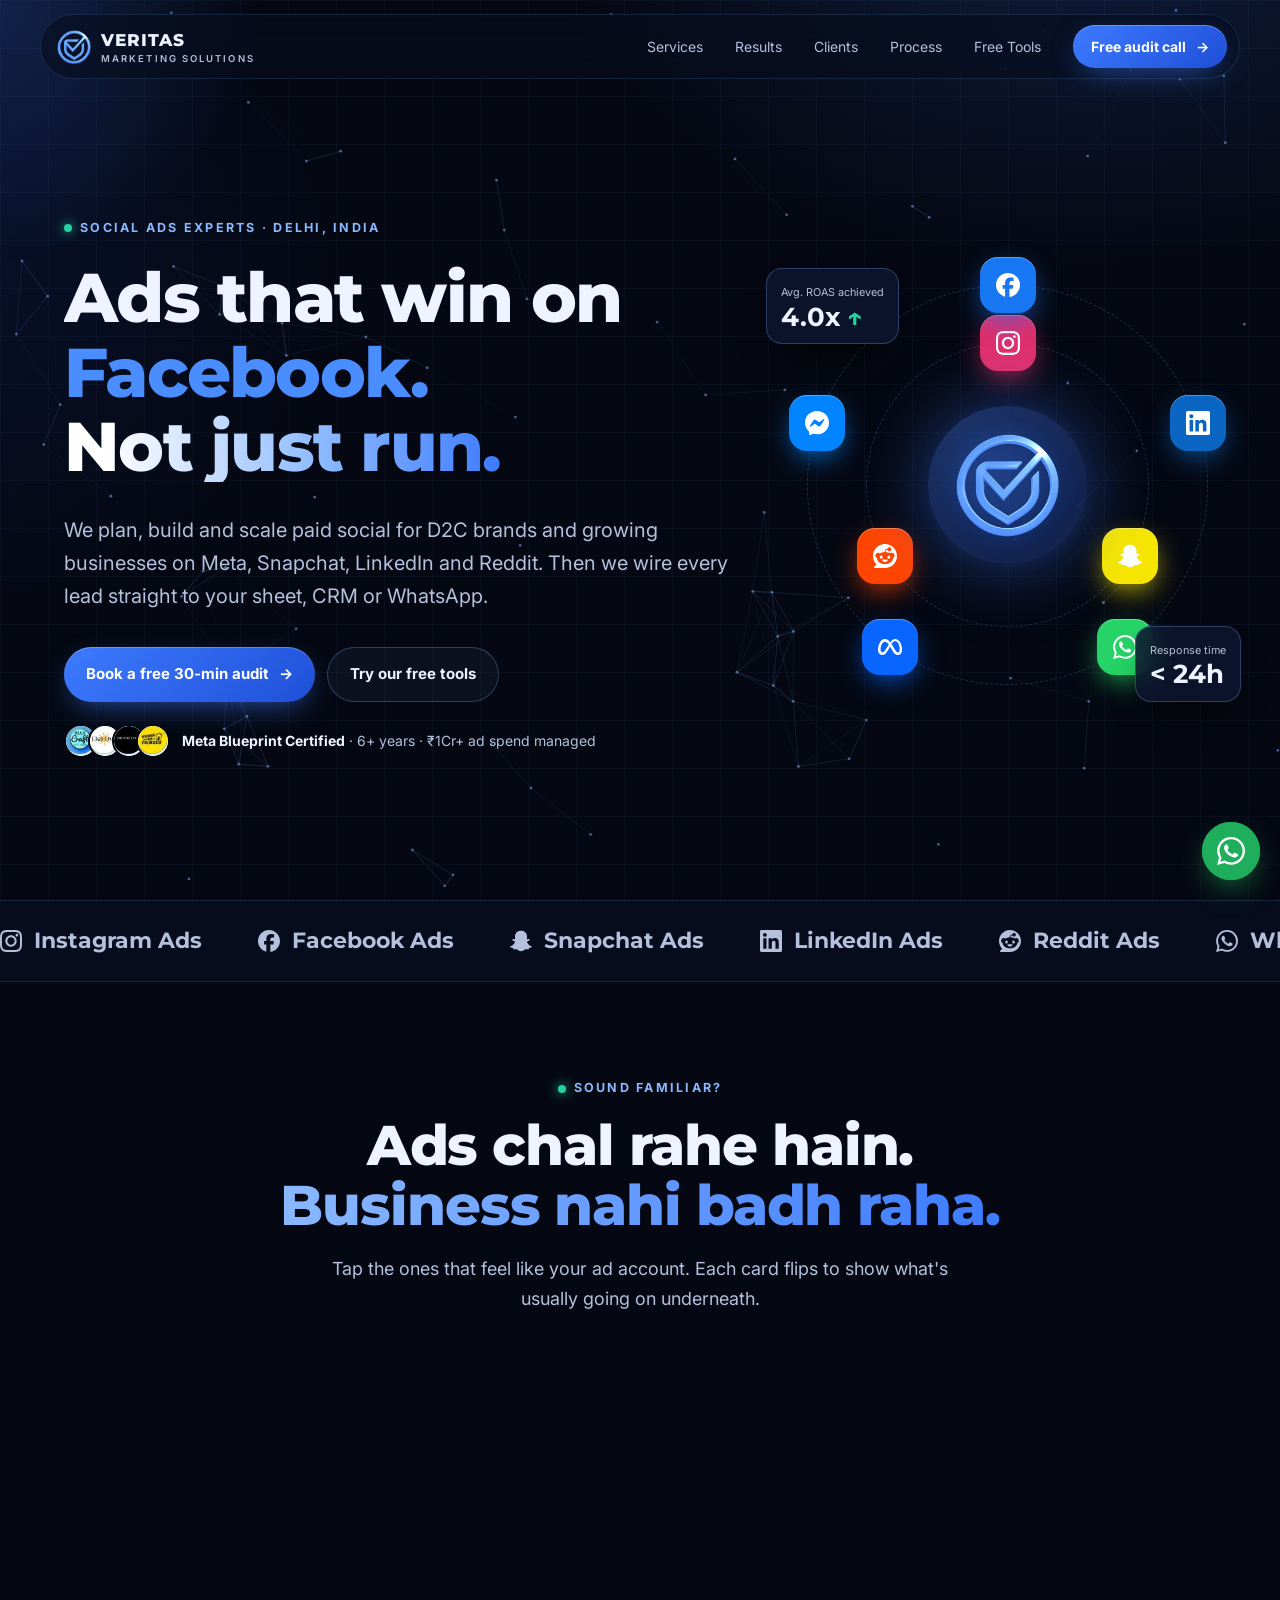
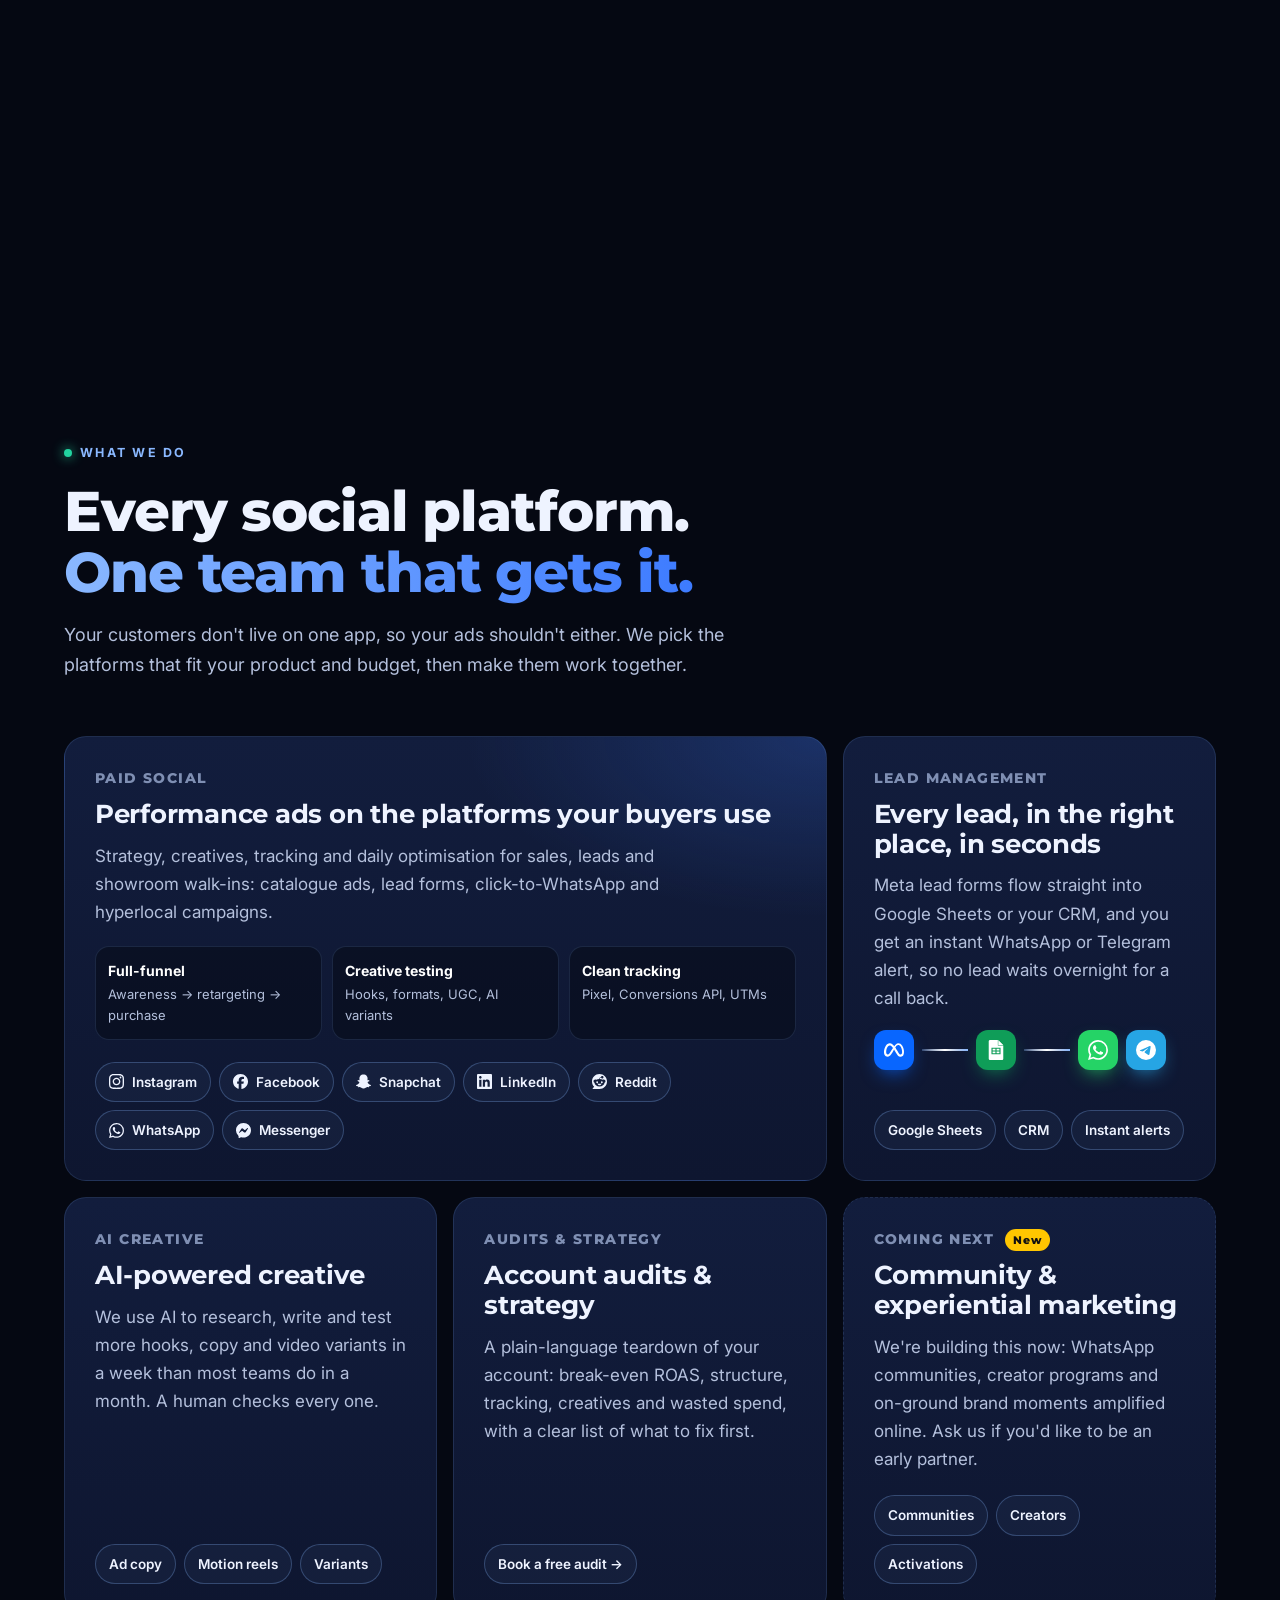
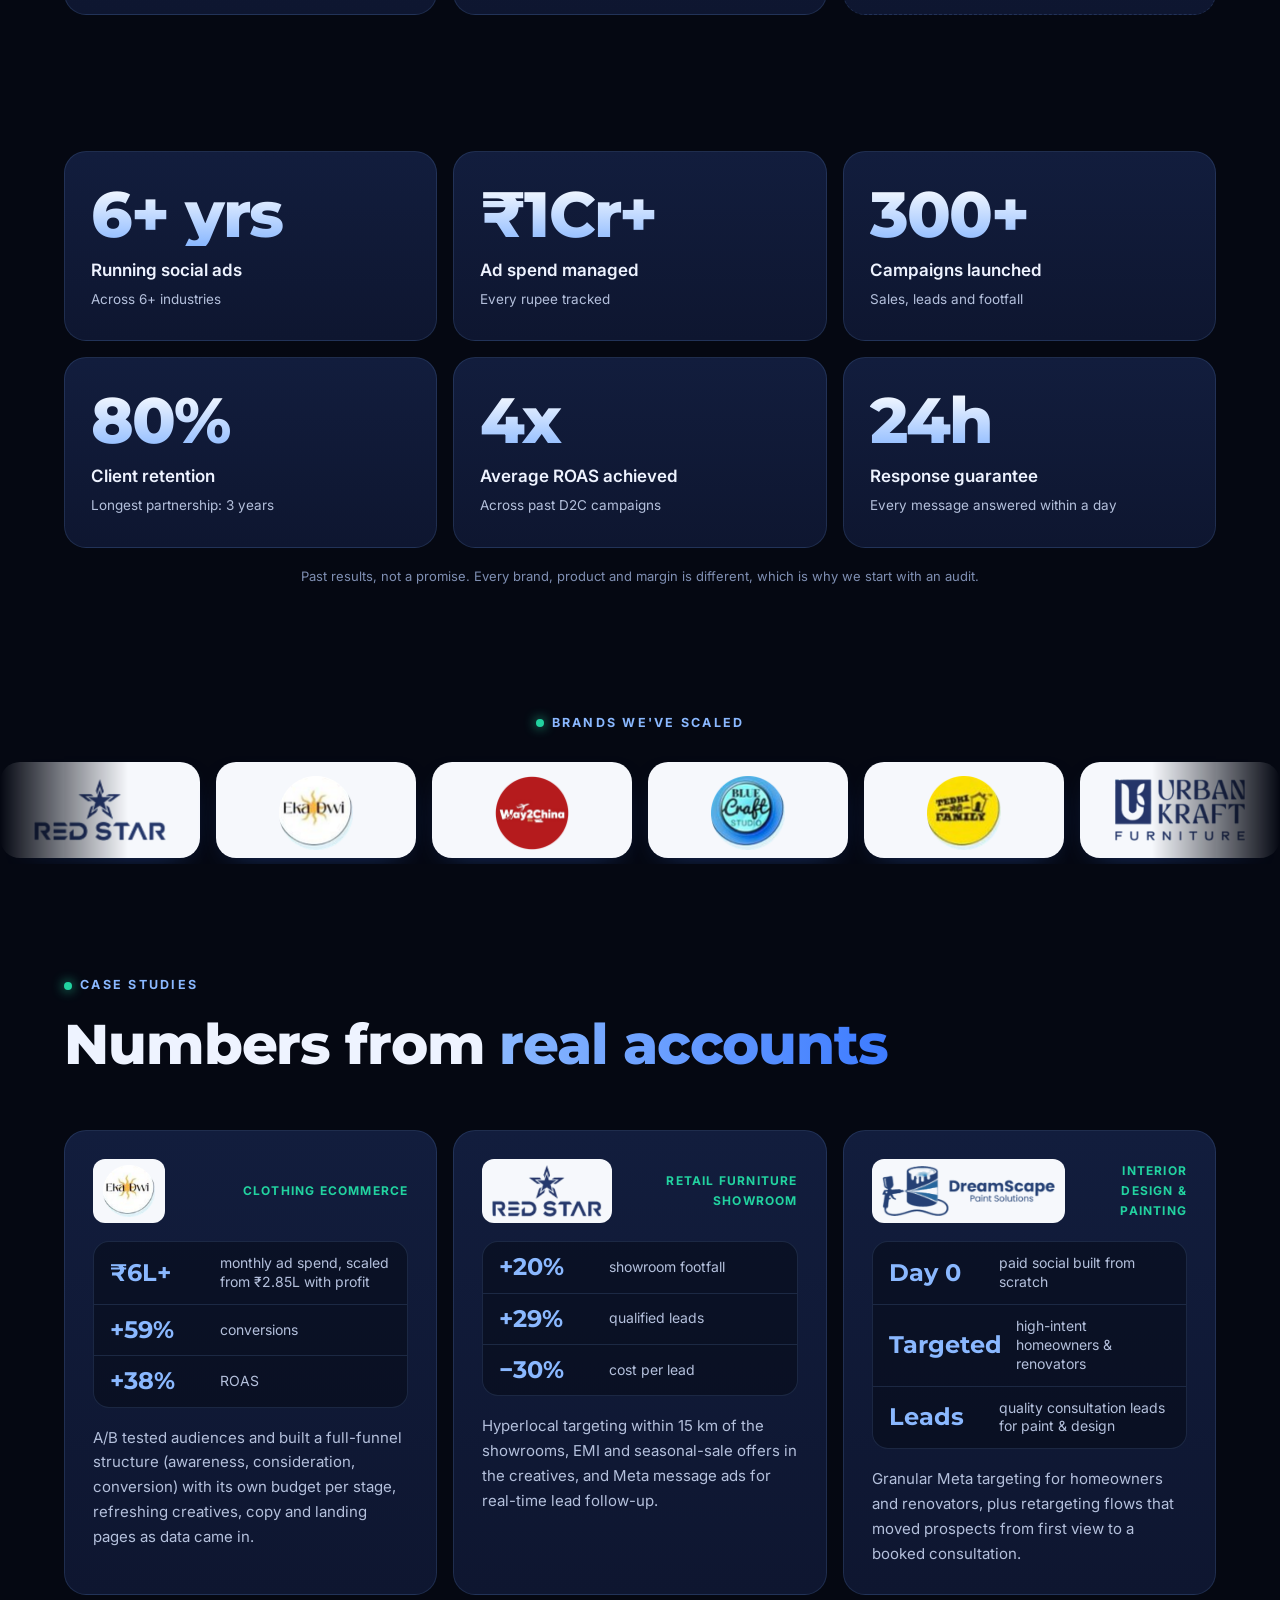
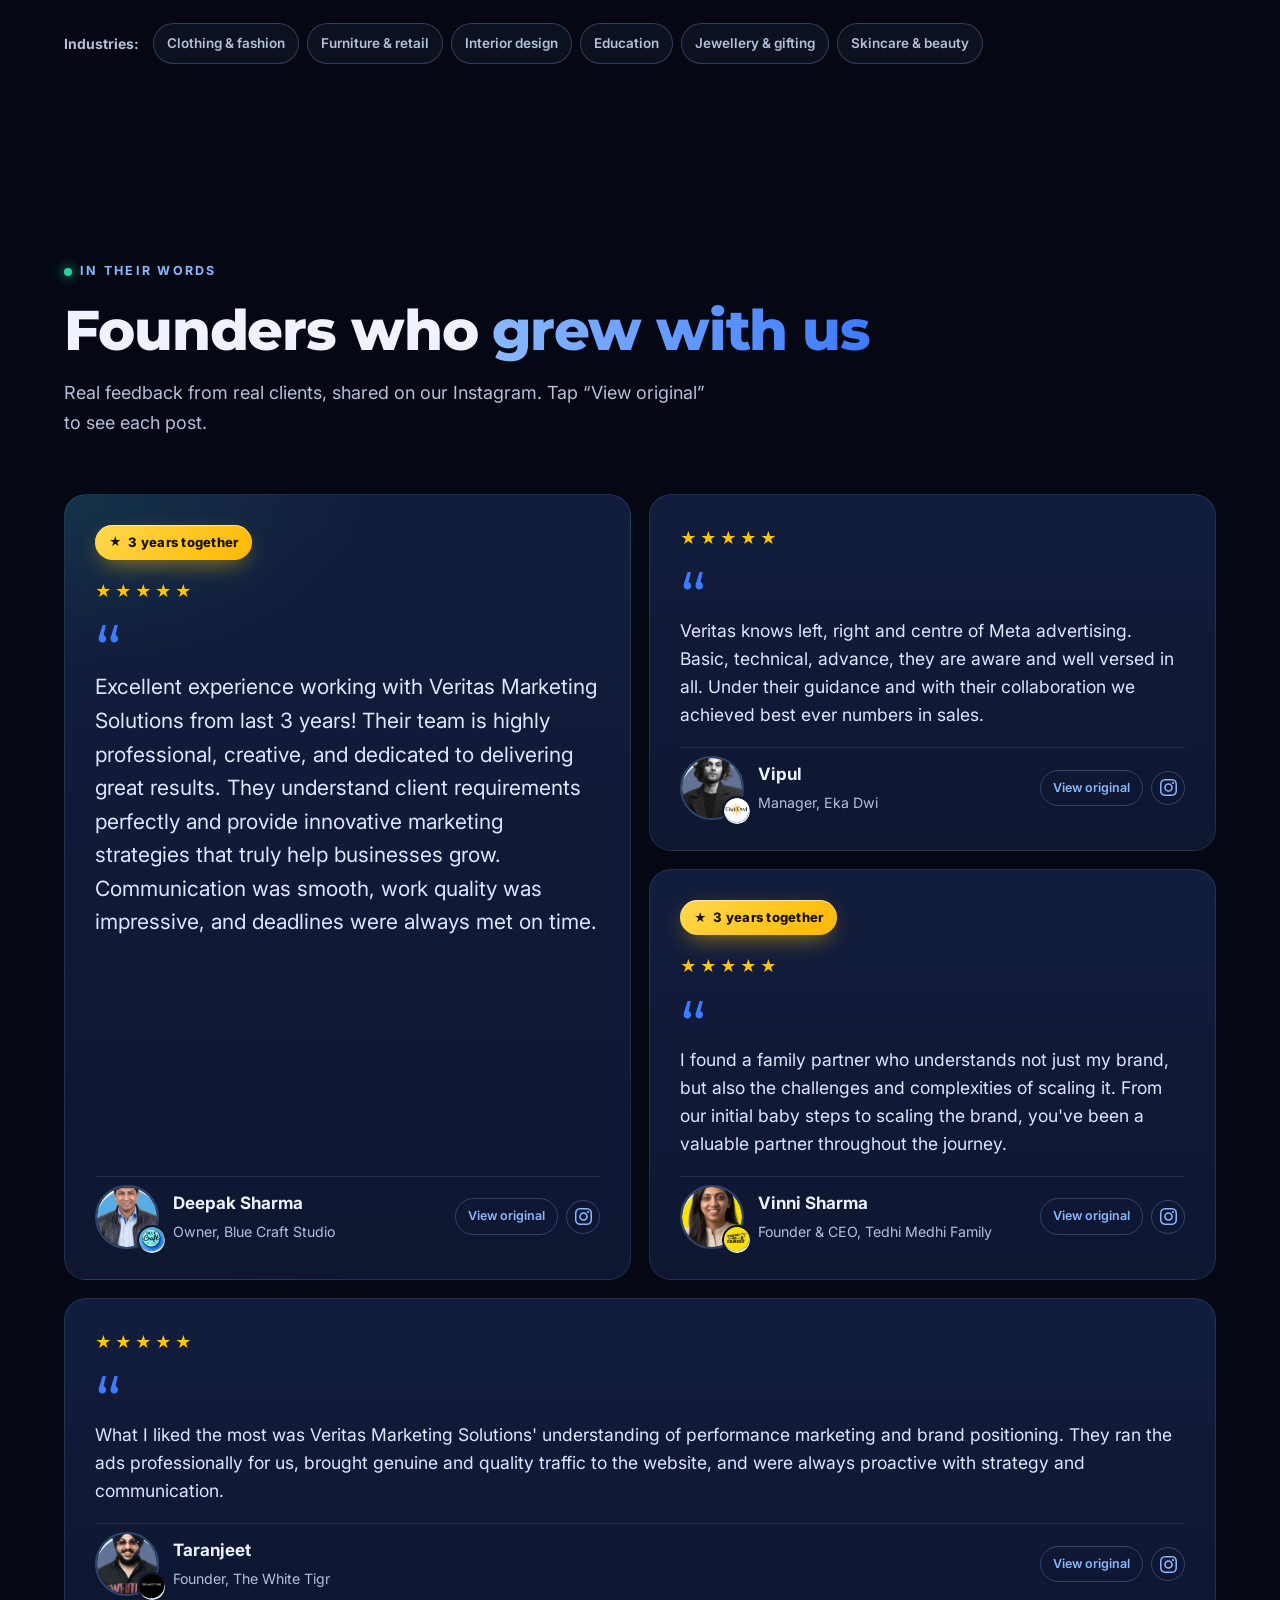
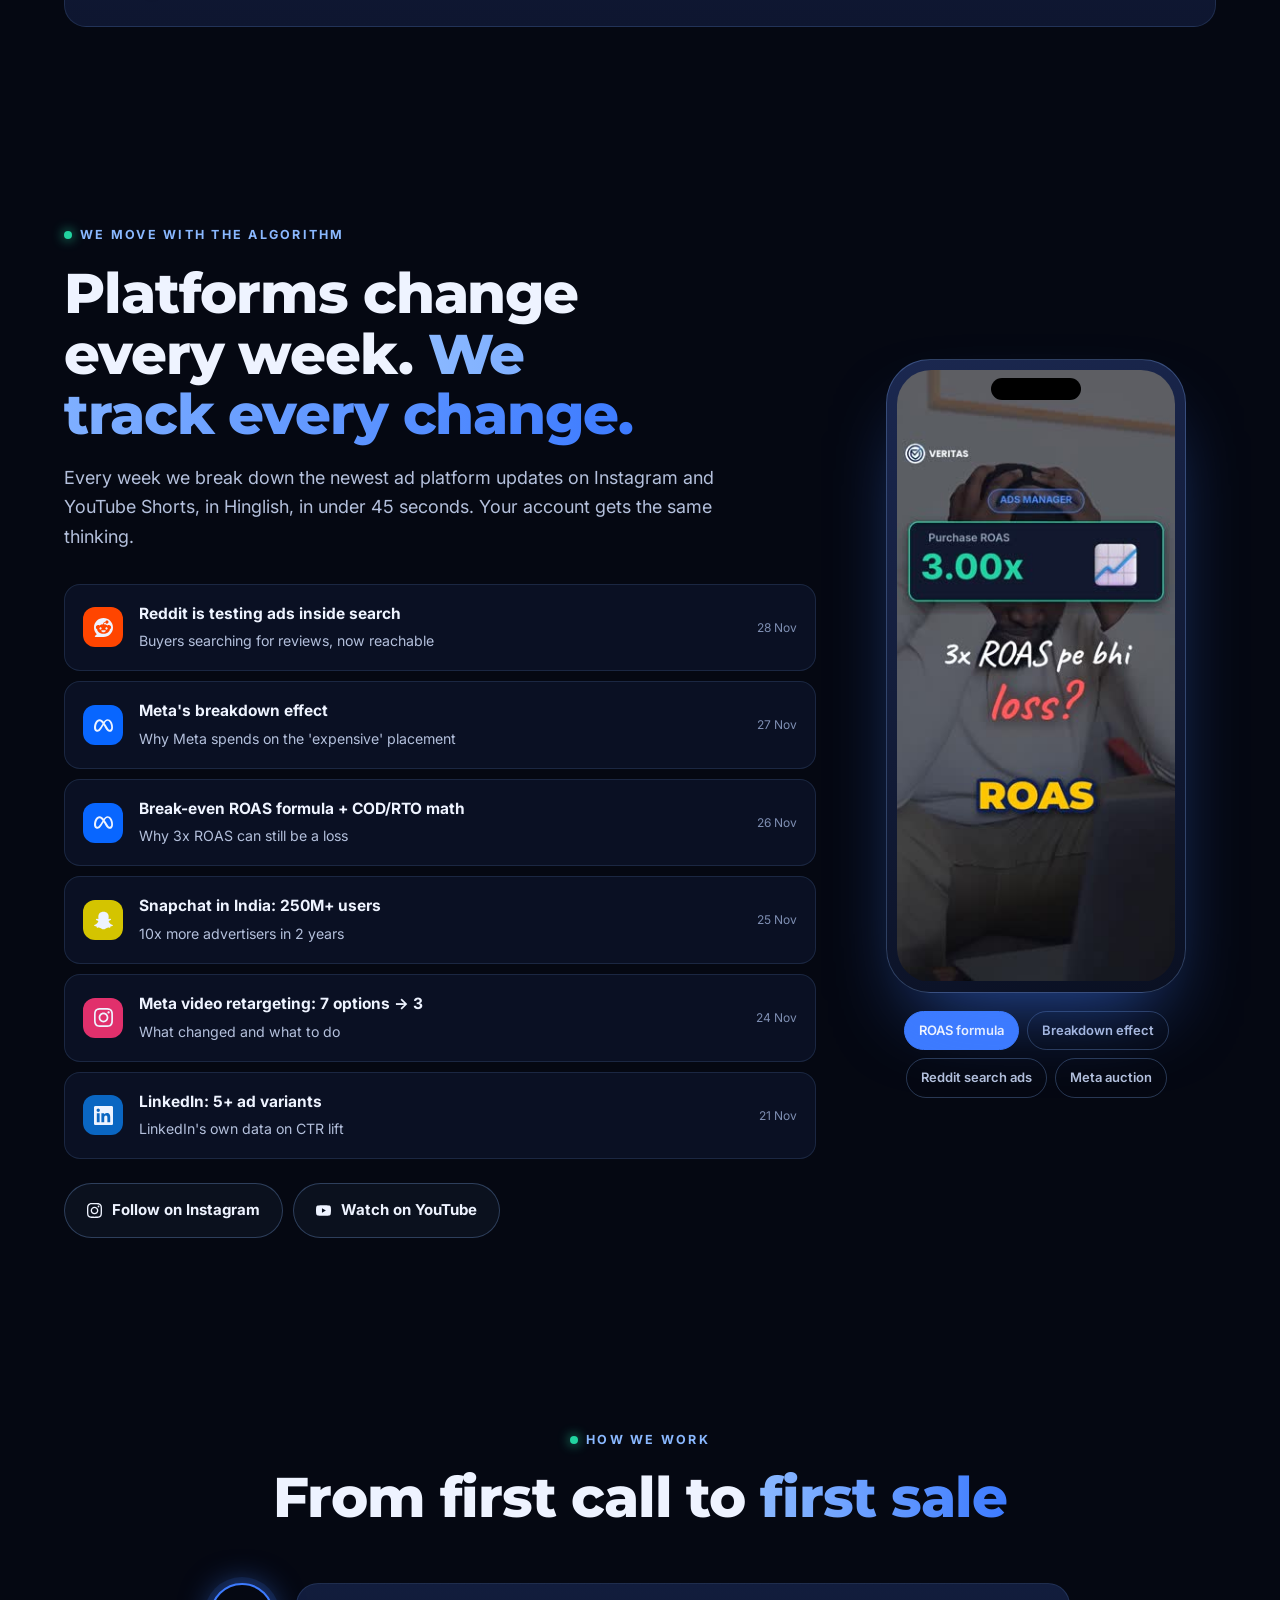
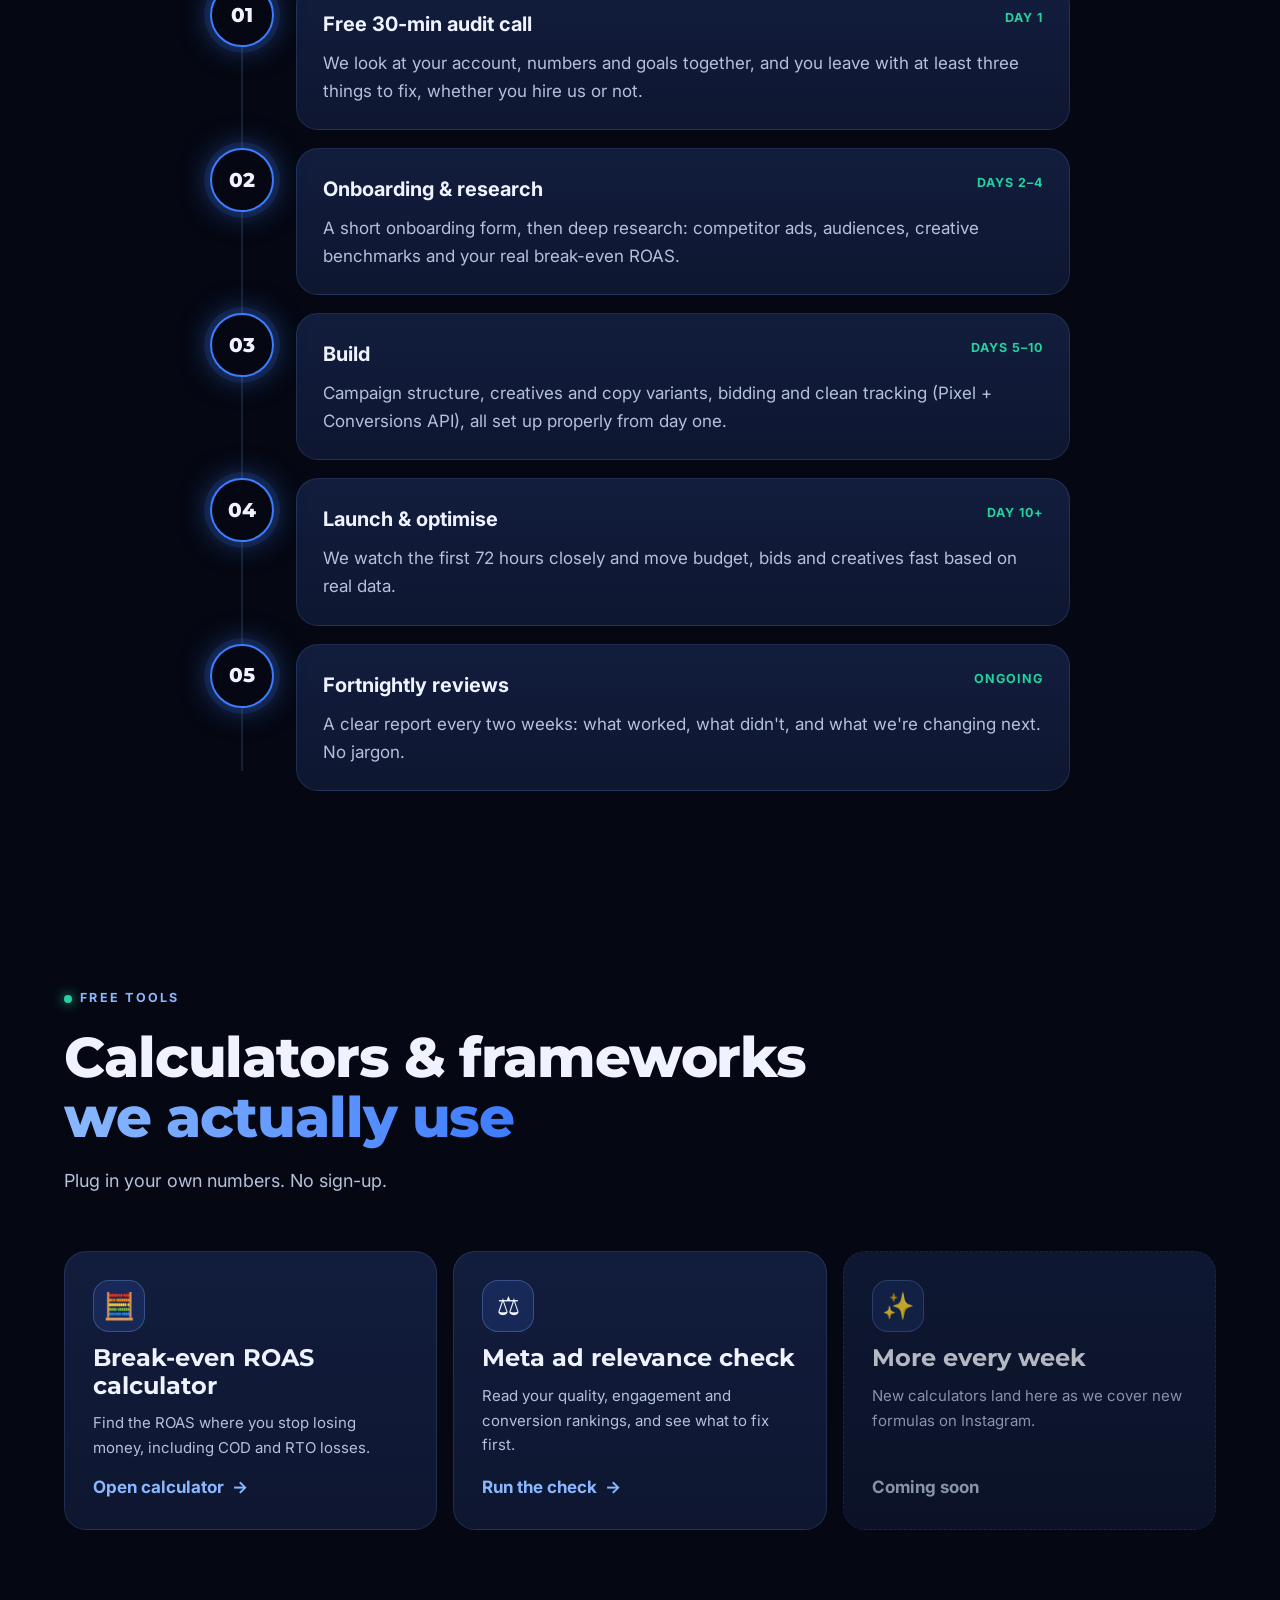
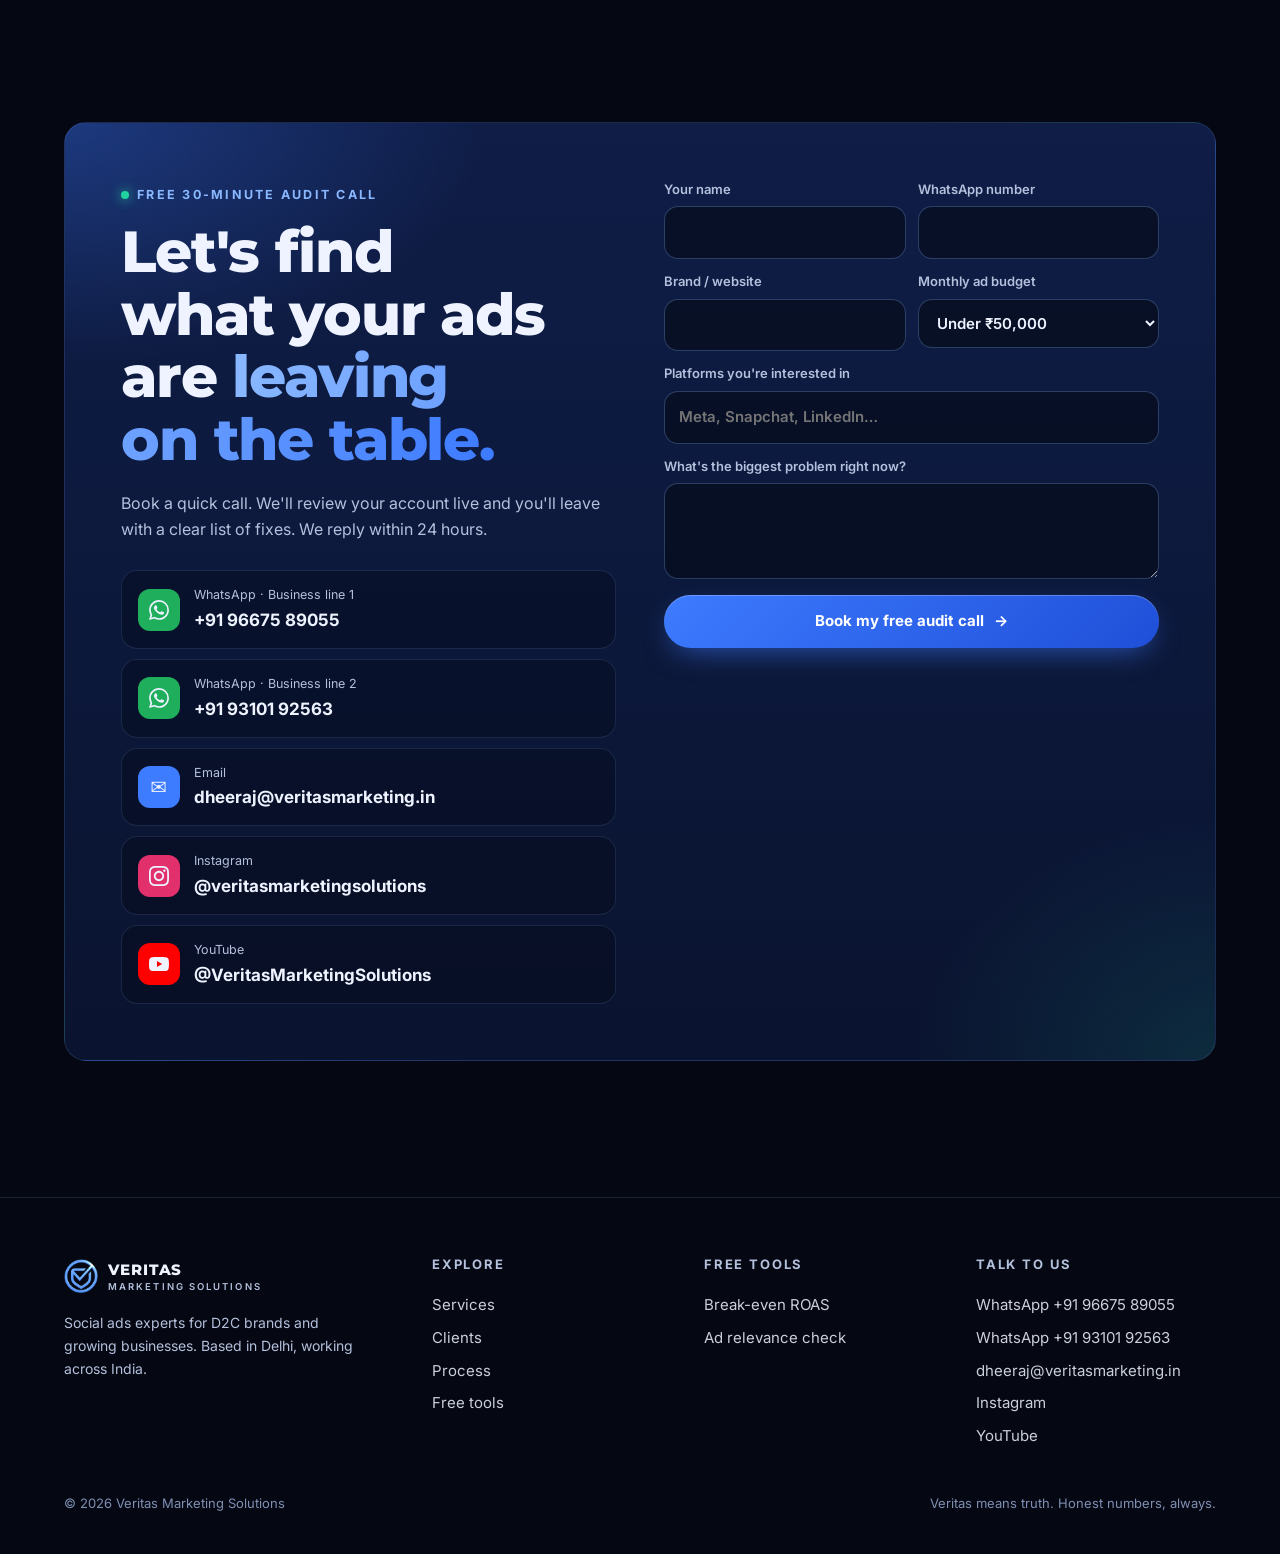
==== commit 437b11e3: "Add files via upload" ====
--- a/index.html
+++ b/index.html
@@ -169,6 +169,8 @@
 .tcard .av{position:relative;flex:none}.tcard .av>img:first-child{width:64px;height:64px;border-radius:50%;border:2px solid var(--line2)}
 .tcard .av .lg{position:absolute;right:-8px;bottom:-6px;width:30px;height:30px;border-radius:50%;border:2px solid var(--card)}
 .tcard .acts{margin-left:auto;display:flex;gap:8px;align-items:center}
+.tcard .who{flex-wrap:wrap}
+@media (max-width:420px){.tcard .acts{margin-left:0;width:100%}}
 .tcard .orig{font-size:12.5px;font-weight:600;padding:7px 12px;border-radius:999px;border:1px solid var(--line2);color:var(--sky);white-space:nowrap}
 .tcard .orig:hover{background:rgba(61,123,255,.15)}
 .tcard .who b{display:block}
@@ -185,6 +187,7 @@
 /* updates / reels */
 .upd{display:grid;grid-template-columns:1fr 360px;gap:40px;align-items:center}
 @media (max-width:900px){.upd{grid-template-columns:1fr}}
+.upd>*{min-width:0}
 .feed{display:flex;flex-direction:column;gap:10px}
 .fi{display:flex;gap:16px;align-items:center;padding:16px 18px;border-radius:16px;border:1px solid var(--line);background:rgba(14,22,48,.6);transition:.25s}
 .fi:hover{border-color:var(--line2);transform:translateX(6px);background:rgba(20,32,70,.7)}
@@ -192,7 +195,7 @@
 .fi b{display:block;font-size:15.5px}
 .fi small{color:var(--muted)}
 .fi .dt{margin-left:auto;font-size:12px;color:var(--dim);white-space:nowrap}
-.phone{position:relative;width:300px;margin:0 auto;aspect-ratio:9/19;border-radius:44px;padding:10px;background:linear-gradient(160deg,#1b2850,#0a1022);border:1px solid var(--line2);
+.phone{position:relative;width:min(300px,100%);margin:0 auto;aspect-ratio:9/19;border-radius:44px;padding:10px;background:linear-gradient(160deg,#1b2850,#0a1022);border:1px solid var(--line2);
   box-shadow:0 40px 80px -30px rgba(61,123,255,.6)}
 .phone video{width:100%;height:100%;object-fit:cover;border-radius:34px;background:#000}
 .phone .notch{position:absolute;top:18px;left:50%;width:90px;height:22px;margin-left:-45px;border-radius:20px;background:#000;z-index:2}
@@ -227,6 +230,9 @@
 .cta{padding:56px;display:grid;grid-template-columns:1fr 1fr;gap:48px;
   background:radial-gradient(700px 400px at 0% 0%,rgba(61,123,255,.3),transparent 60%),radial-gradient(500px 400px at 100% 100%,rgba(34,211,160,.12),transparent 60%),linear-gradient(180deg,#0f1d47,#0a1430)}
 @media (max-width:900px){.cta{grid-template-columns:1fr;padding:32px 22px}}
+.cta>*{min-width:0}
+.clist a>span:last-child{min-width:0}
+.clist b{overflow-wrap:anywhere}
 .cta .h2{font-size:clamp(34px,4.6vw,58px)}
 .clist{display:flex;flex-direction:column;gap:10px;margin-top:28px}
 .clist a{display:flex;align-items:center;gap:14px;padding:14px 16px;border-radius:16px;border:1px solid var(--line);background:rgba(5,8,18,.35);transition:.2s}
--- a/assets/site.css
+++ b/assets/site.css
@@ -9,7 +9,8 @@
   color-scheme:dark;
 }
 *{box-sizing:border-box;margin:0;padding:0}
-html{scroll-behavior:smooth;-webkit-text-size-adjust:100%}
+html{scroll-behavior:smooth;-webkit-text-size-adjust:100%;overflow-x:hidden}
+main,section,header,footer,.marq,.brands{max-width:100vw;overflow-x:clip}
 body{background:var(--bg);color:var(--fg);font-family:var(--body);font-size:17px;line-height:1.65;overflow-x:hidden;-webkit-font-smoothing:antialiased}
 img,video,svg{display:block;max-width:100%}
 a{color:inherit;text-decoration:none}
@@ -110,3 +111,5 @@
 
 body.pb-on .fab{bottom:100px}
 @media (max-width:560px){body.pb-on .fab{bottom:150px}}
+
+@media (max-width:360px){.btn{white-space:normal;text-align:center;justify-content:center;padding:13px 18px}.nav .bar{gap:10px}.logo small{letter-spacing:.14em}}
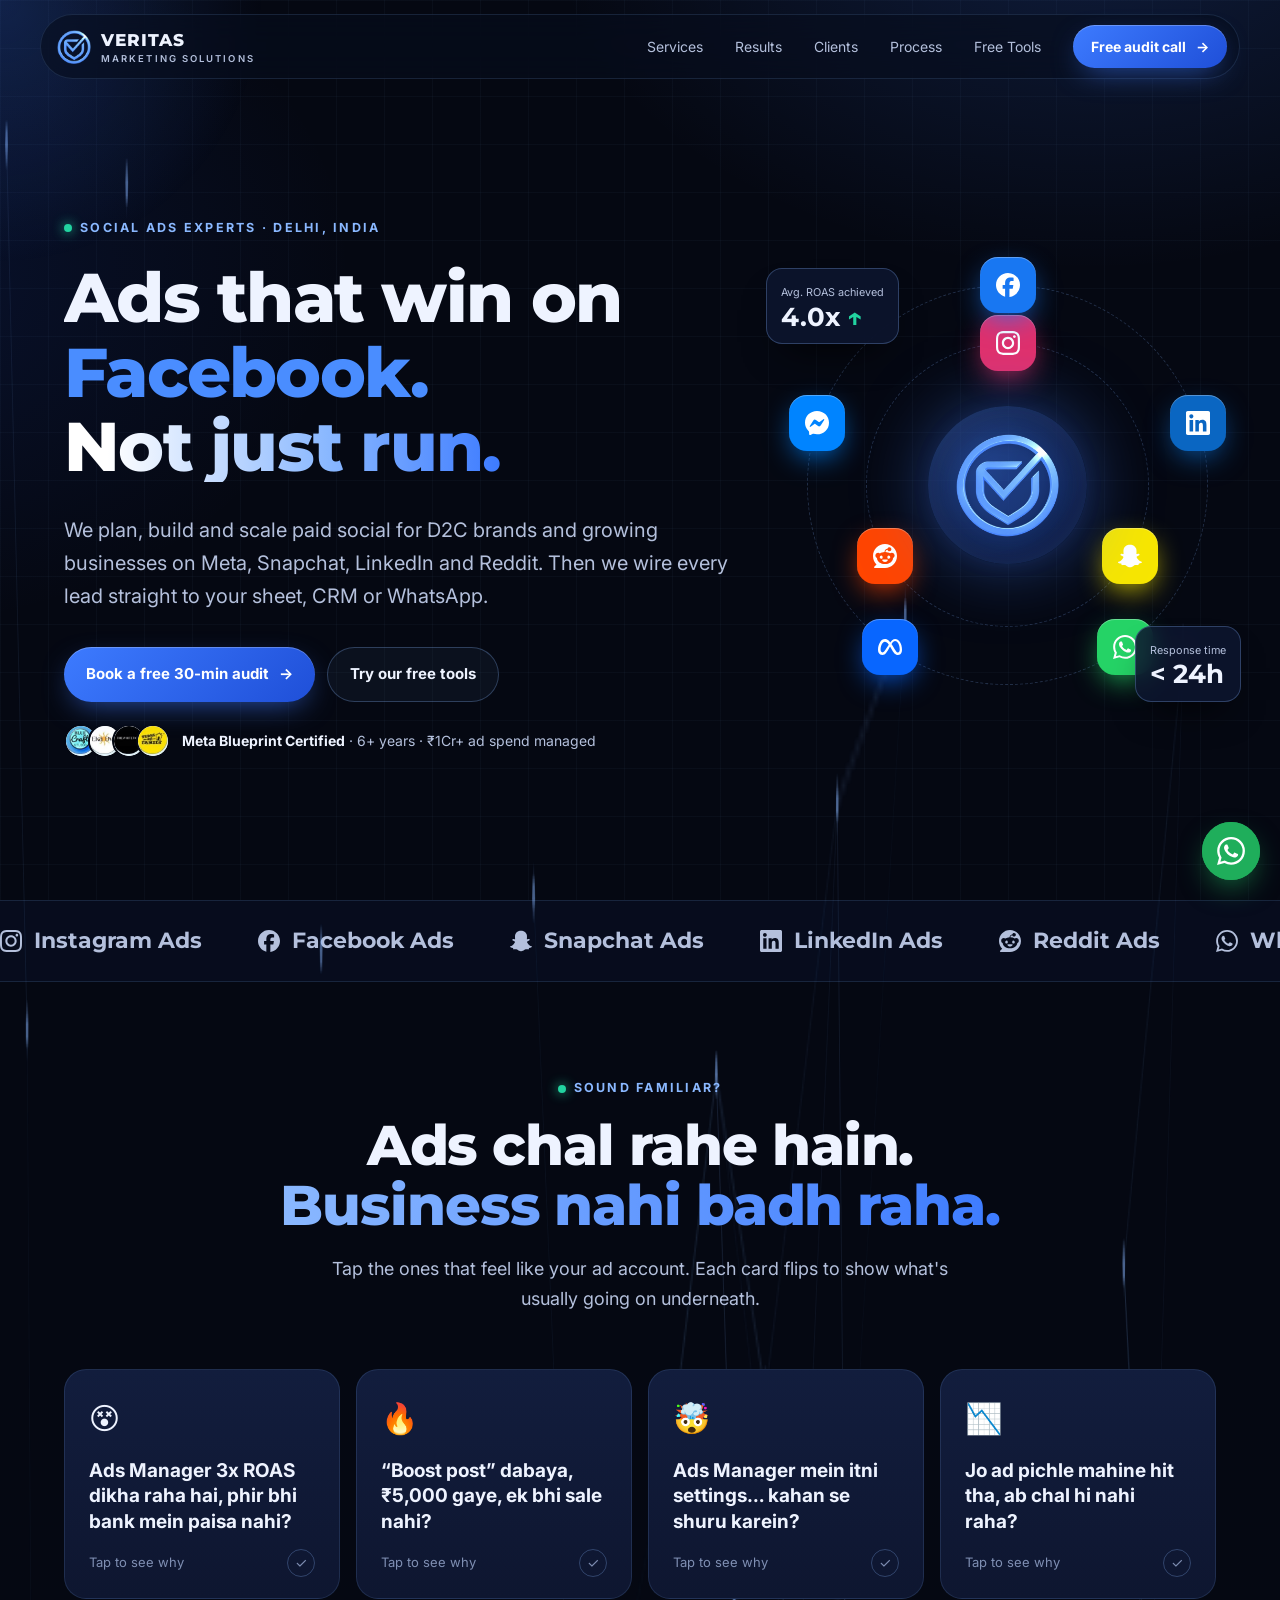
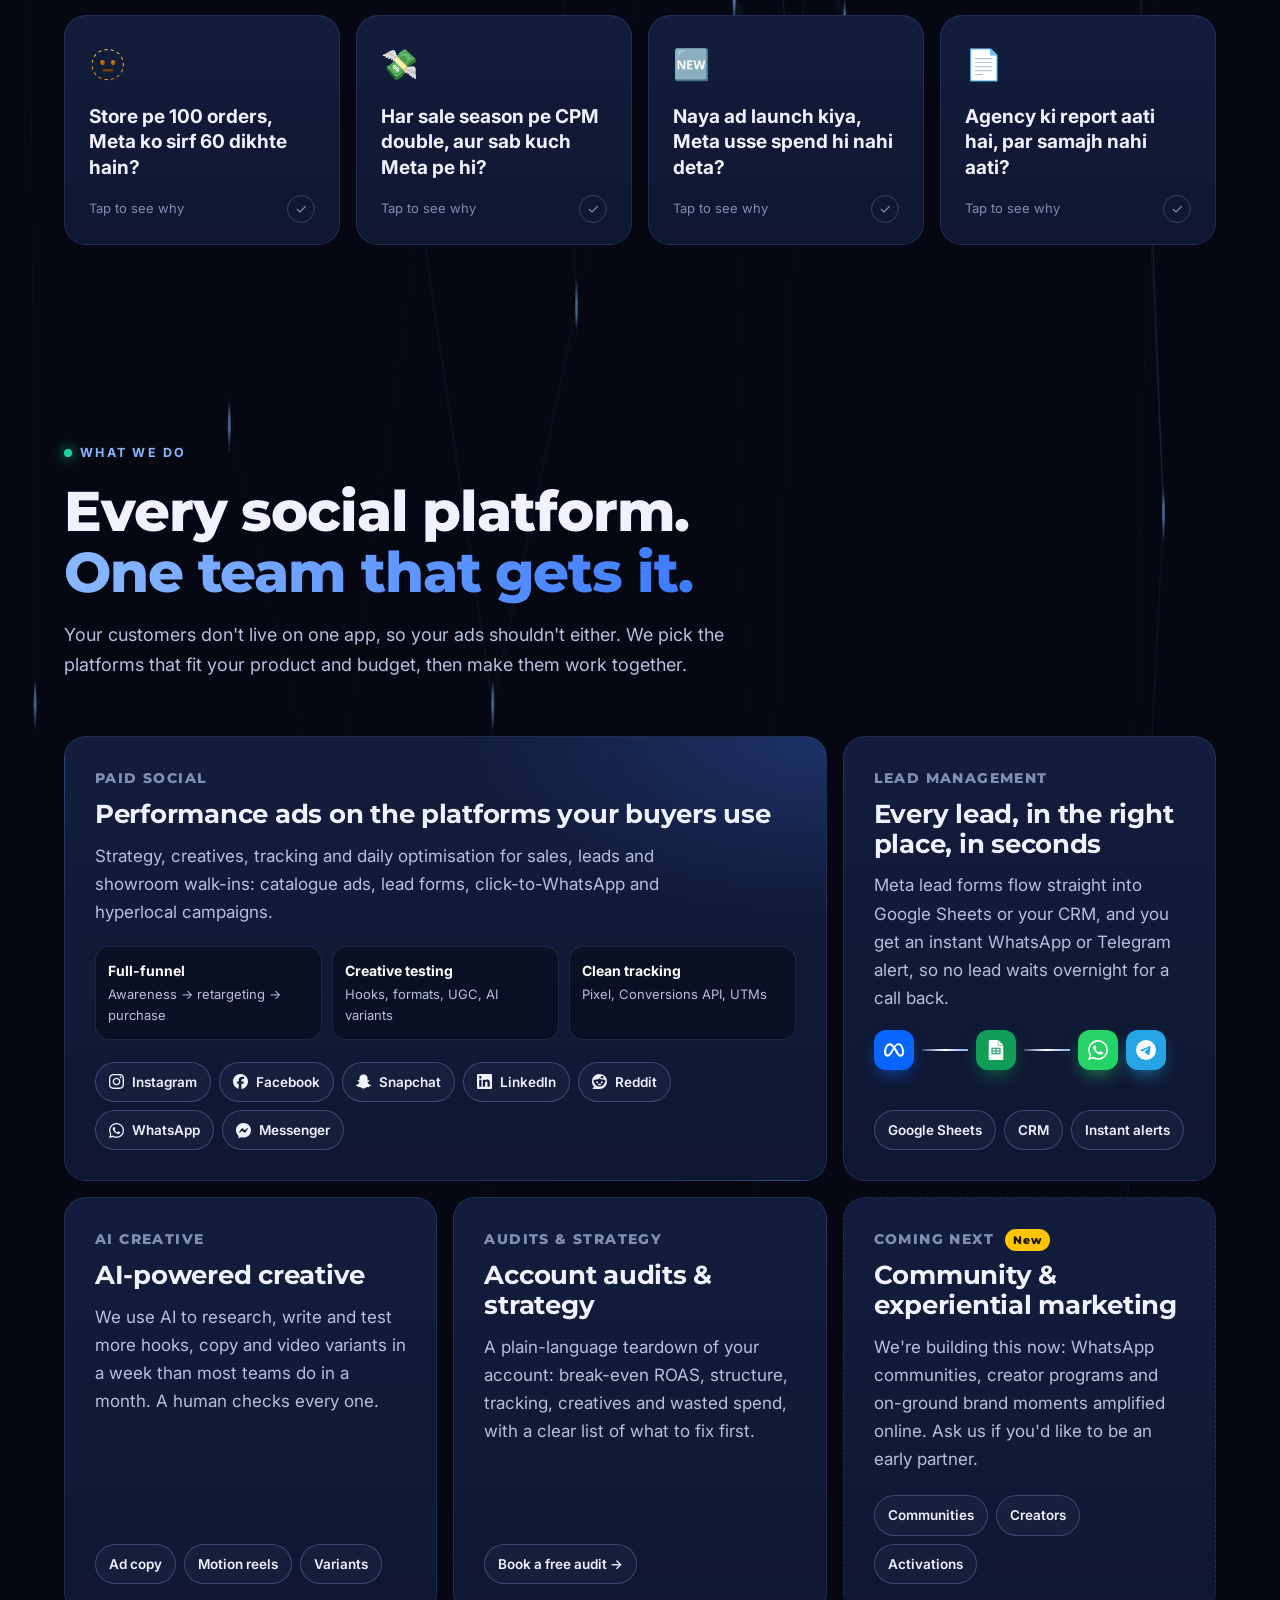
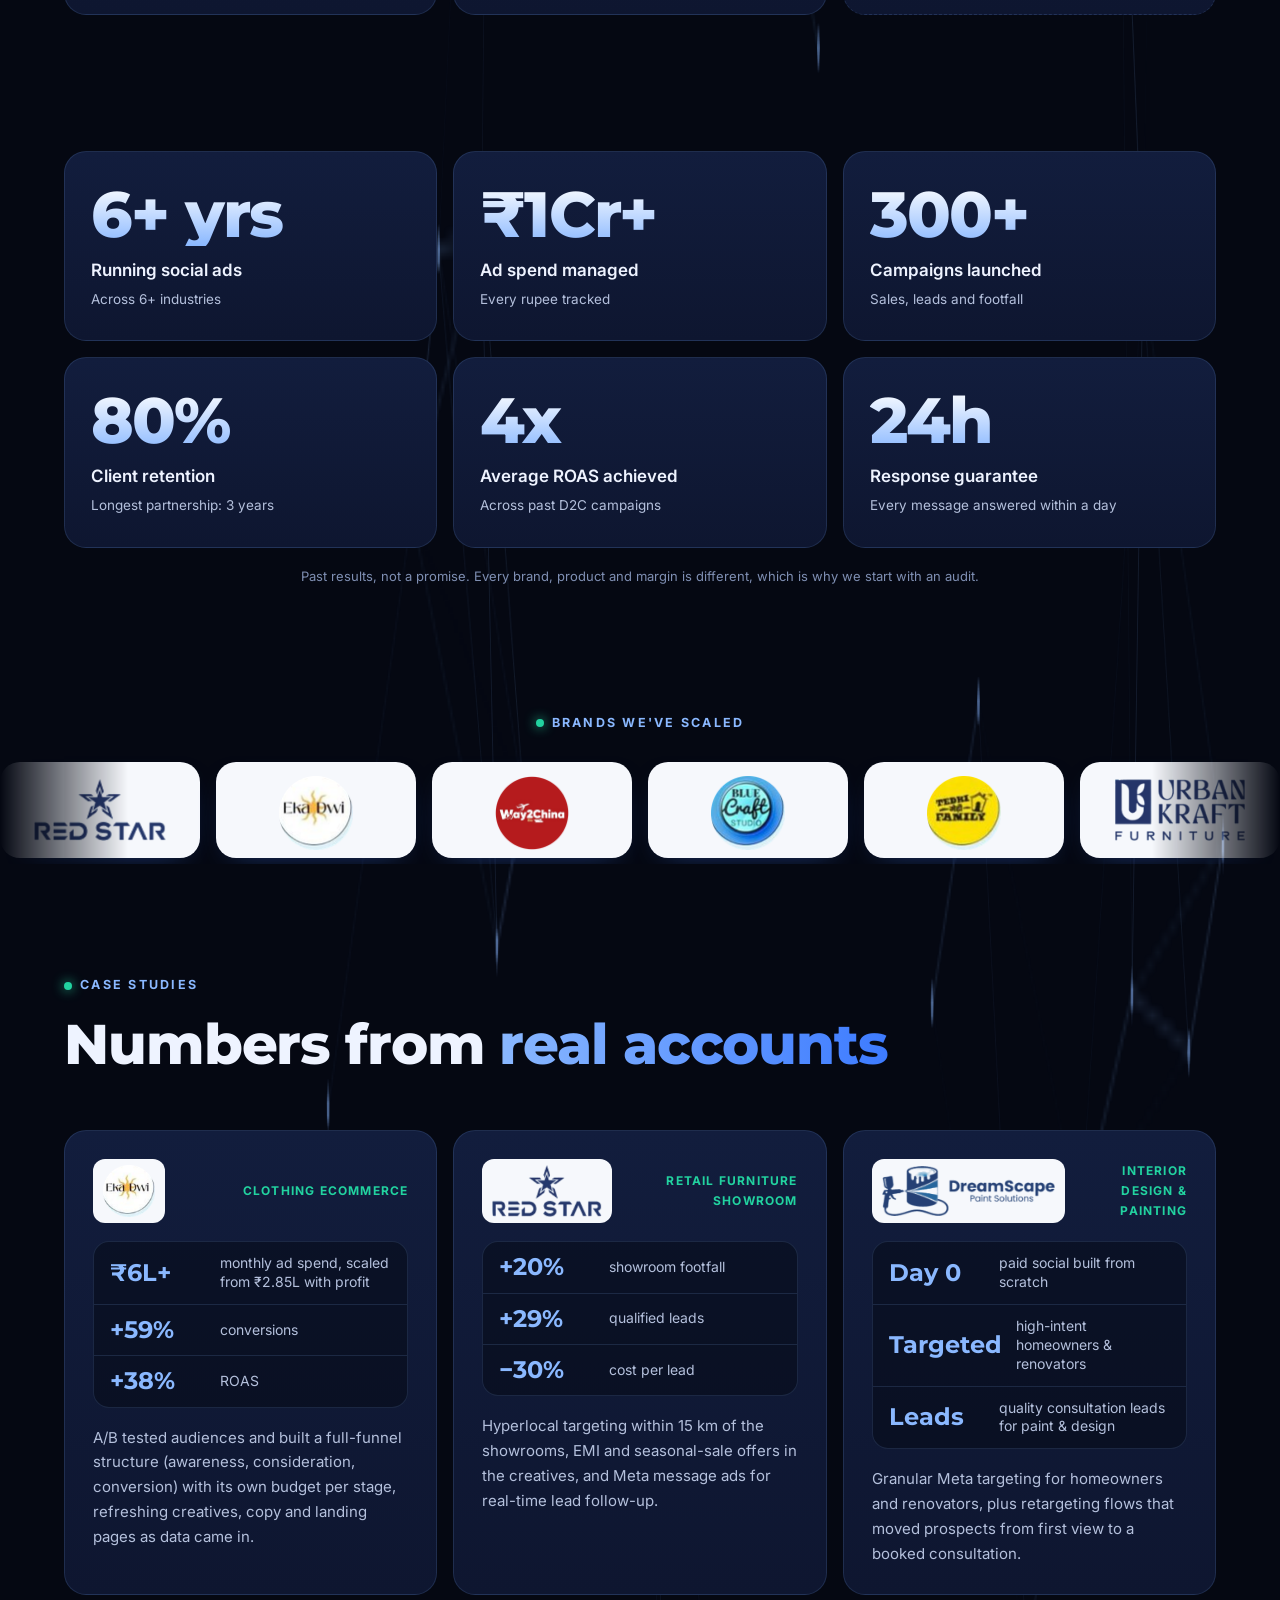
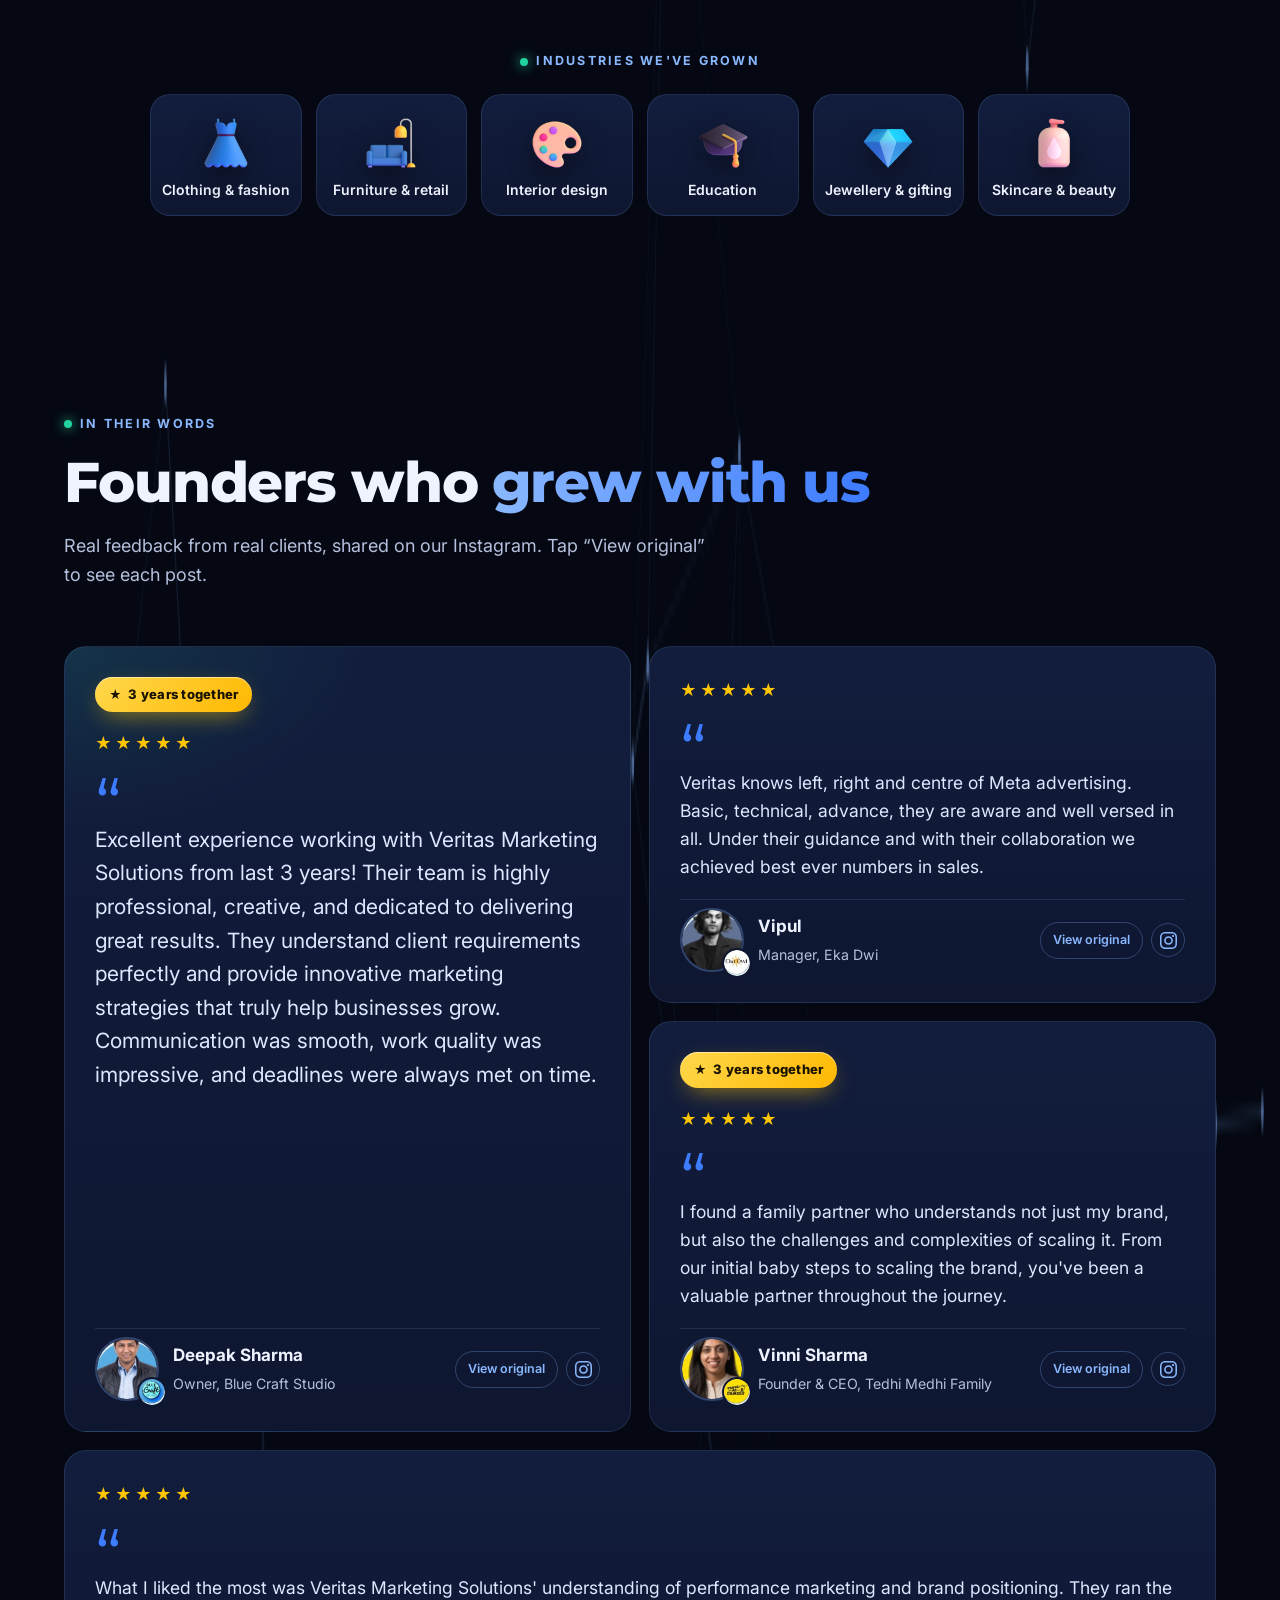
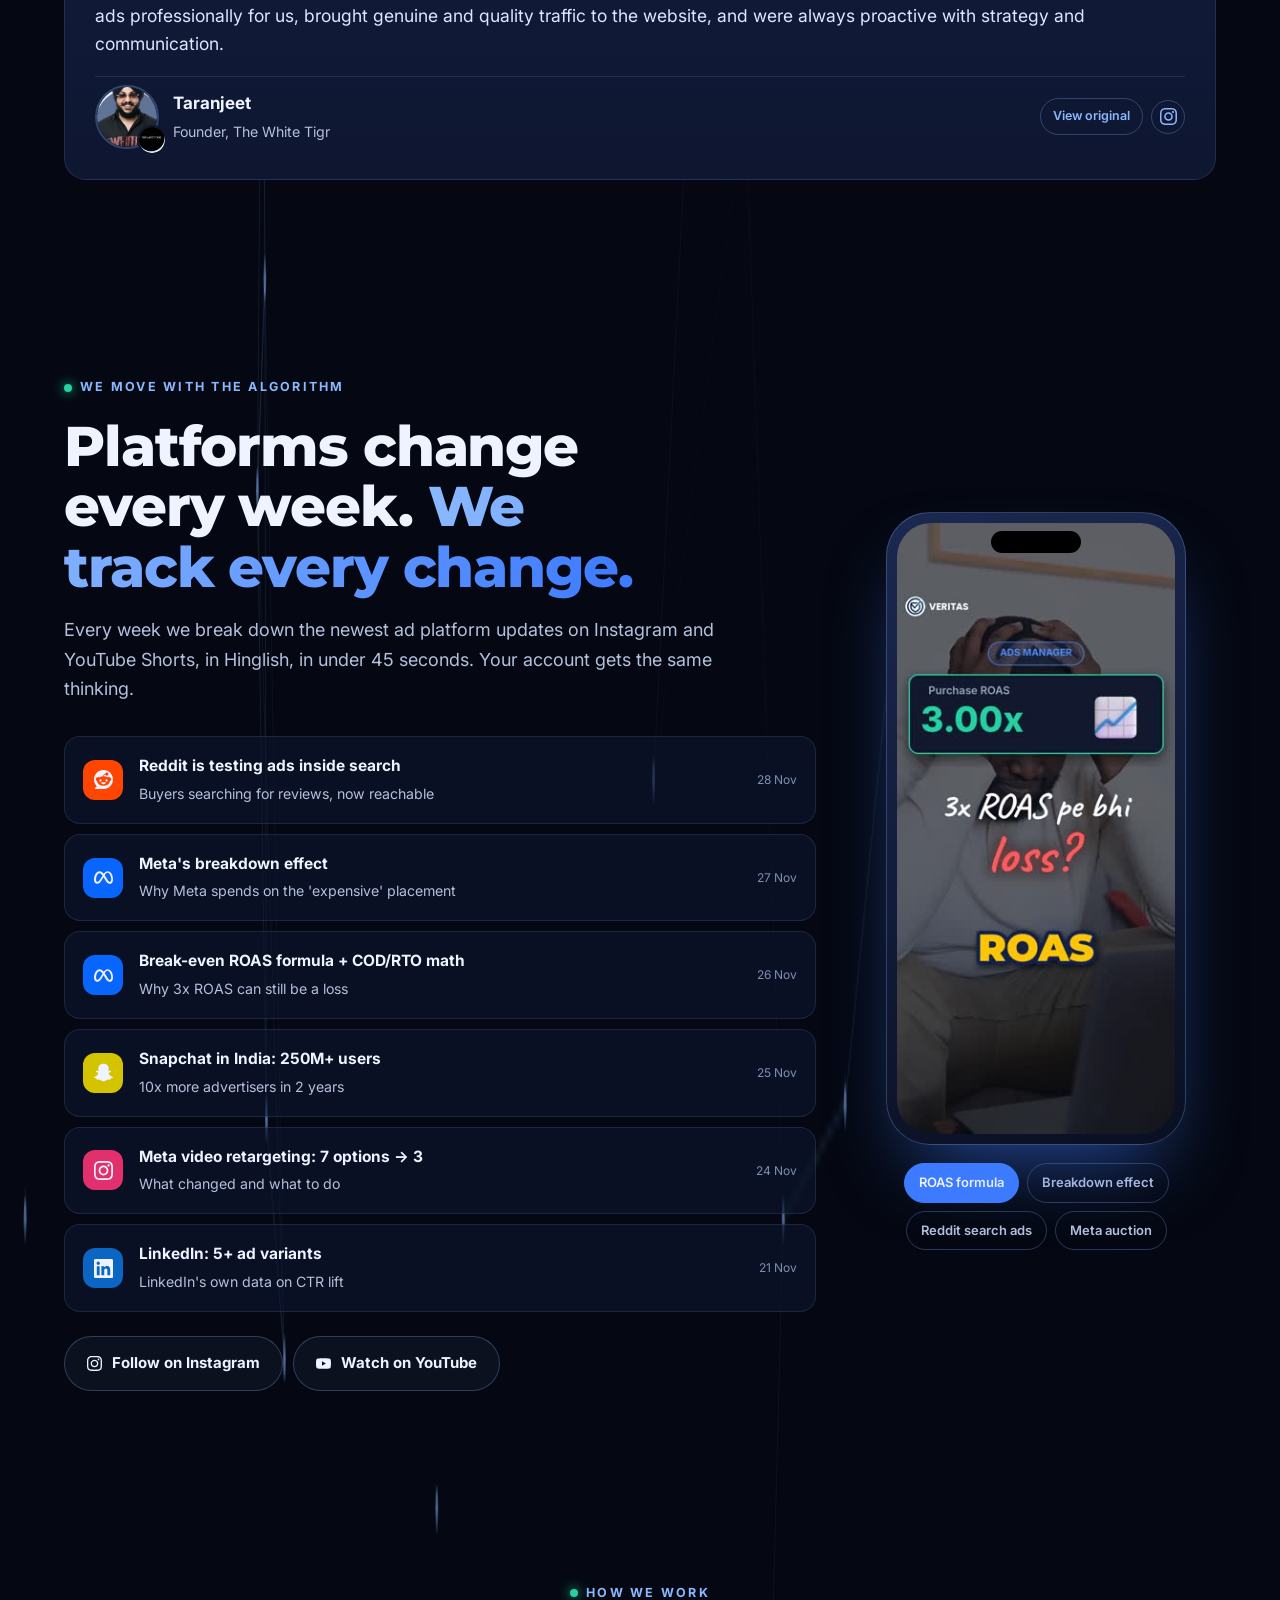
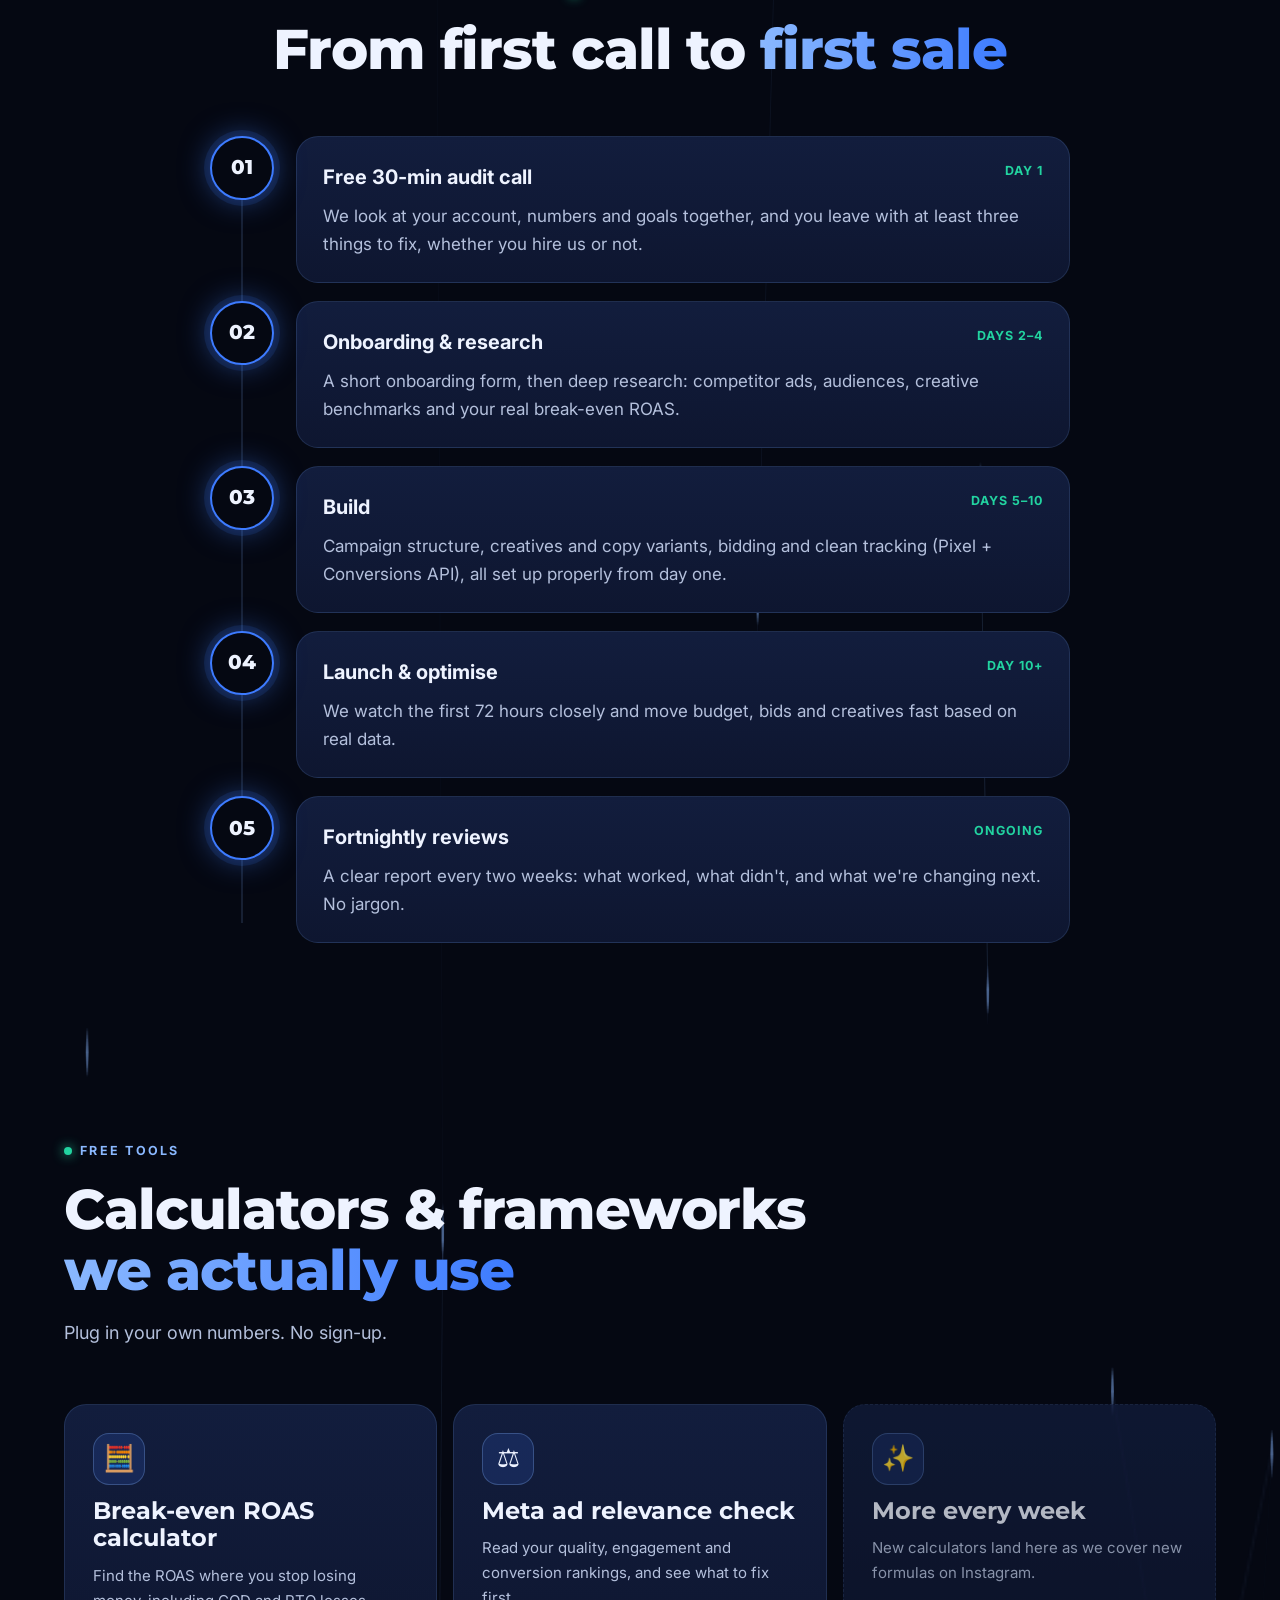
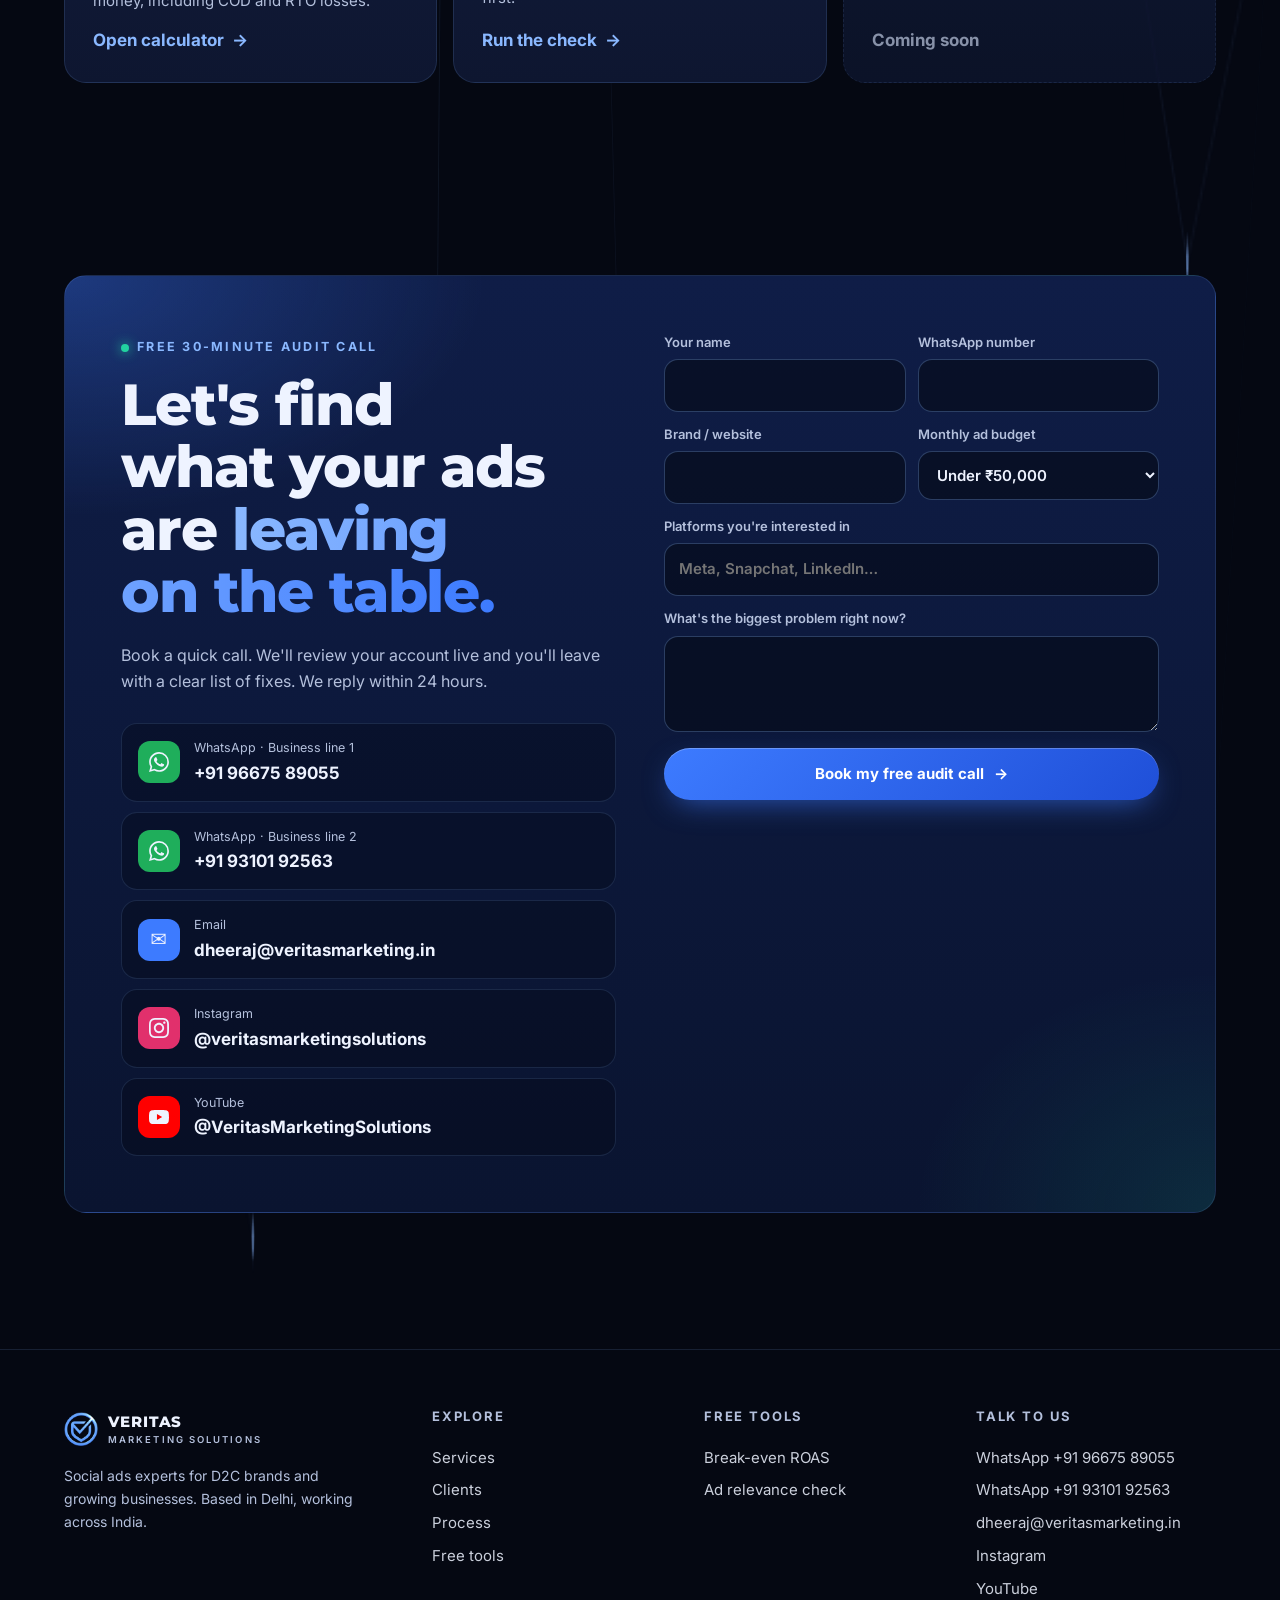
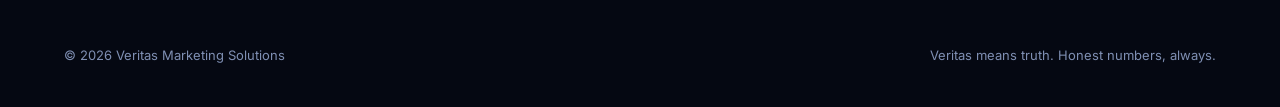
==== commit dba0a898: "Add files via upload" ====
--- a/index.html
+++ b/index.html
@@ -12,7 +12,7 @@
 <link rel="icon" href="/assets/favicon.png">
 <link rel="preconnect" href="https://fonts.googleapis.com"><link rel="preconnect" href="https://fonts.gstatic.com" crossorigin>
 <link rel="stylesheet" href="https://fonts.googleapis.com/css2?family=Montserrat:wght@600;700;800&family=Inter:wght@400;500;600;700&family=Caveat:wght@700&display=swap">
-<link rel="stylesheet" href="/assets/site.css">
+<link rel="stylesheet" href="/assets/site.css?v=1795700371">
 <!-- Analytics: paste GA4 / Meta Pixel snippets here when ready -->
 <script type="application/ld+json">{"@context": "https://schema.org", "@type": "ProfessionalService", "name": "Veritas Marketing Solutions", "url": "https://veritasmarketing.in", "email": "dheeraj@veritasmarketing.in", "areaServed": "IN", "address": {"@type": "PostalAddress", "addressLocality": "Delhi", "addressCountry": "IN"}, "sameAs": ["https://www.instagram.com/veritasmarketingsolutions/", "https://www.youtube.com/@VeritasMarketingSolutions"]}</script>
 <style>
@@ -150,8 +150,14 @@
 .case .nums b{flex:none;min-width:96px;font-family:var(--display);font-size:24px;line-height:1.1;color:var(--sky)}
 .case .nums small{color:var(--muted);font-size:14px;line-height:1.35}
 .case p{color:var(--muted);font-size:15px}
-.inds{display:flex;flex-wrap:wrap;gap:8px;align-items:center;margin-top:28px;color:var(--muted);font-size:14px}
-.inds span:first-child{font-weight:700;margin-right:6px}
+.inds{margin-top:56px;display:flex;flex-direction:column;align-items:center;gap:22px;text-align:center}
+.igrid{display:grid;grid-template-columns:repeat(6,minmax(0,1fr));gap:14px;width:100%;max-width:980px}
+@media (max-width:900px){.igrid{grid-template-columns:repeat(3,minmax(0,1fr))}}
+@media (max-width:380px){.igrid{grid-template-columns:repeat(2,minmax(0,1fr))}}
+.ind{display:flex;flex-direction:column;align-items:center;gap:10px;padding:20px 10px 16px;border-radius:20px;border:1px solid var(--line);background:linear-gradient(180deg,var(--card2),var(--card));transition:transform .3s,border-color .3s}
+.ind:hover{transform:translateY(-6px);border-color:var(--line2)}
+.ind img{width:56px;height:56px;filter:drop-shadow(0 8px 14px rgba(0,0,0,.45))}
+.ind span{font-size:14px;font-weight:600;line-height:1.3}
 .stat{padding:30px 26px}
 .stat .v{font-family:var(--display);font-weight:800;font-size:clamp(40px,5vw,64px);line-height:1;letter-spacing:-.03em;background:linear-gradient(180deg,#fff,var(--sky));-webkit-background-clip:text;background-clip:text;color:transparent}
 .stat .l{margin-top:10px;font-weight:600}
@@ -251,6 +257,7 @@
 </style>
 </head>
 <body>
+<div class="page">
 <nav class="nav"><div class="bar">
   <a class="logo" href="/" aria-label="Veritas Marketing Solutions home"><img src="/assets/mark.png" alt=""><span>VERITAS<small>MARKETING SOLUTIONS</small></span></a>
   <div class="links"><a href="/#services">Services</a><a href="/#cases">Results</a><a href="/#clients">Clients</a><a href="/#process">Process</a><a href="/tools/">Free Tools</a></div>
@@ -406,7 +413,7 @@
         <p>Granular Meta targeting for homeowners and renovators, plus retargeting flows that moved prospects from first view to a booked consultation.</p>
       </article>
     </div>
-    <div class="inds reveal"><span>Industries:</span><span class="chip">Clothing & fashion</span><span class="chip">Furniture & retail</span><span class="chip">Interior design</span><span class="chip">Education</span><span class="chip">Jewellery & gifting</span><span class="chip">Skincare & beauty</span></div>
+    <div class="inds reveal"><p class="eyebrow">Industries we've grown</p><div class="igrid"><div class="ind"><img src="/assets/ind/dress.png" alt="" width="56" height="56"><span>Clothing &amp; fashion</span></div><div class="ind"><img src="/assets/ind/couch.png" alt="" width="56" height="56"><span>Furniture &amp; retail</span></div><div class="ind"><img src="/assets/ind/palette.png" alt="" width="56" height="56"><span>Interior design</span></div><div class="ind"><img src="/assets/ind/cap.png" alt="" width="56" height="56"><span>Education</span></div><div class="ind"><img src="/assets/ind/gem.png" alt="" width="56" height="56"><span>Jewellery &amp; gifting</span></div><div class="ind"><img src="/assets/ind/lotion.png" alt="" width="56" height="56"><span>Skincare &amp; beauty</span></div></div></div>
   </div>
 </section>
 
@@ -544,7 +551,7 @@
   <div class="legal"><span>© <span data-year></span> Veritas Marketing Solutions</span><span>Veritas means truth. Honest numbers, always.</span></div>
 </div></footer>
 <a class="fab" href="https://wa.me/919667589055?text=Hi%20Veritas%21%20I%27d%20like%20to%20book%20a%20free%2030-min%20audit%20call." target="_blank" rel="noopener" aria-label="Chat on WhatsApp" data-cur="Chat"><svg class="ico" viewBox="0 0 24 24" aria-hidden="true"><path d="M17.472 14.382c-.297-.149-1.758-.867-2.03-.967-.273-.099-.471-.148-.67.15-.197.297-.767.966-.94 1.164-.173.199-.347.223-.644.075-.297-.15-1.255-.463-2.39-1.475-.883-.788-1.48-1.761-1.653-2.059-.173-.297-.018-.458.13-.606.134-.133.298-.347.446-.52.149-.174.198-.298.298-.497.099-.198.05-.371-.025-.52-.075-.149-.669-1.612-.916-2.207-.242-.579-.487-.5-.669-.51-.173-.008-.371-.01-.57-.01-.198 0-.52.074-.792.372-.272.297-1.04 1.016-1.04 2.479 0 1.462 1.065 2.875 1.213 3.074.149.198 2.096 3.2 5.077 4.487.709.306 1.262.489 1.694.625.712.227 1.36.195 1.871.118.571-.085 1.758-.719 2.006-1.413.248-.694.248-1.289.173-1.413-.074-.124-.272-.198-.57-.347m-5.421 7.403h-.004a9.87 9.87 0 01-5.031-1.378l-.361-.214-3.741.982.998-3.648-.235-.374a9.86 9.86 0 01-1.51-5.26c.001-5.45 4.436-9.884 9.888-9.884 2.64 0 5.122 1.03 6.988 2.898a9.825 9.825 0 012.893 6.994c-.003 5.45-4.437 9.884-9.885 9.884m8.413-18.297A11.815 11.815 0 0012.05 0C5.495 0 .16 5.335.157 11.892c0 2.096.547 4.142 1.588 5.945L.057 24l6.305-1.654a11.882 11.882 0 005.683 1.448h.005c6.554 0 11.89-5.335 11.893-11.893a11.821 11.821 0 00-3.48-8.413Z"/></svg></a>
-<script src="/assets/site.js" defer></script>
+<script src="/assets/site.js?v=1795700371" defer></script>
 
 <script>
 /* rotating platform word */
@@ -629,5 +636,6 @@
   });
 })();
 </script>
+</div>
 </body>
 </html>
--- a/assets/site.css
+++ b/assets/site.css
@@ -9,9 +9,9 @@
   color-scheme:dark;
 }
 *{box-sizing:border-box;margin:0;padding:0}
-html{scroll-behavior:smooth;-webkit-text-size-adjust:100%;overflow-x:hidden}
+html{scroll-behavior:smooth;-webkit-text-size-adjust:100%}
 main,section,header,footer,.marq,.brands{max-width:100vw;overflow-x:clip}
-body{background:var(--bg);color:var(--fg);font-family:var(--body);font-size:17px;line-height:1.65;overflow-x:hidden;-webkit-font-smoothing:antialiased}
+body{background:var(--bg);color:var(--fg);font-family:var(--body);font-size:17px;line-height:1.65;-webkit-font-smoothing:antialiased}
 img,video,svg{display:block;max-width:100%}
 a{color:inherit;text-decoration:none}
 button{font:inherit;color:inherit;background:none;border:0;cursor:pointer}
@@ -113,3 +113,6 @@
 @media (max-width:560px){body.pb-on .fab{bottom:150px}}
 
 @media (max-width:360px){.btn{white-space:normal;text-align:center;justify-content:center;padding:13px 18px}.nav .bar{gap:10px}.logo small{letter-spacing:.14em}}
+
+/* clip any horizontal overflow on a wrapper (overflow on html/body does not stop mobile zoom-out) */
+.page{position:relative;width:100%;max-width:100%;overflow-x:hidden;overflow-x:clip}
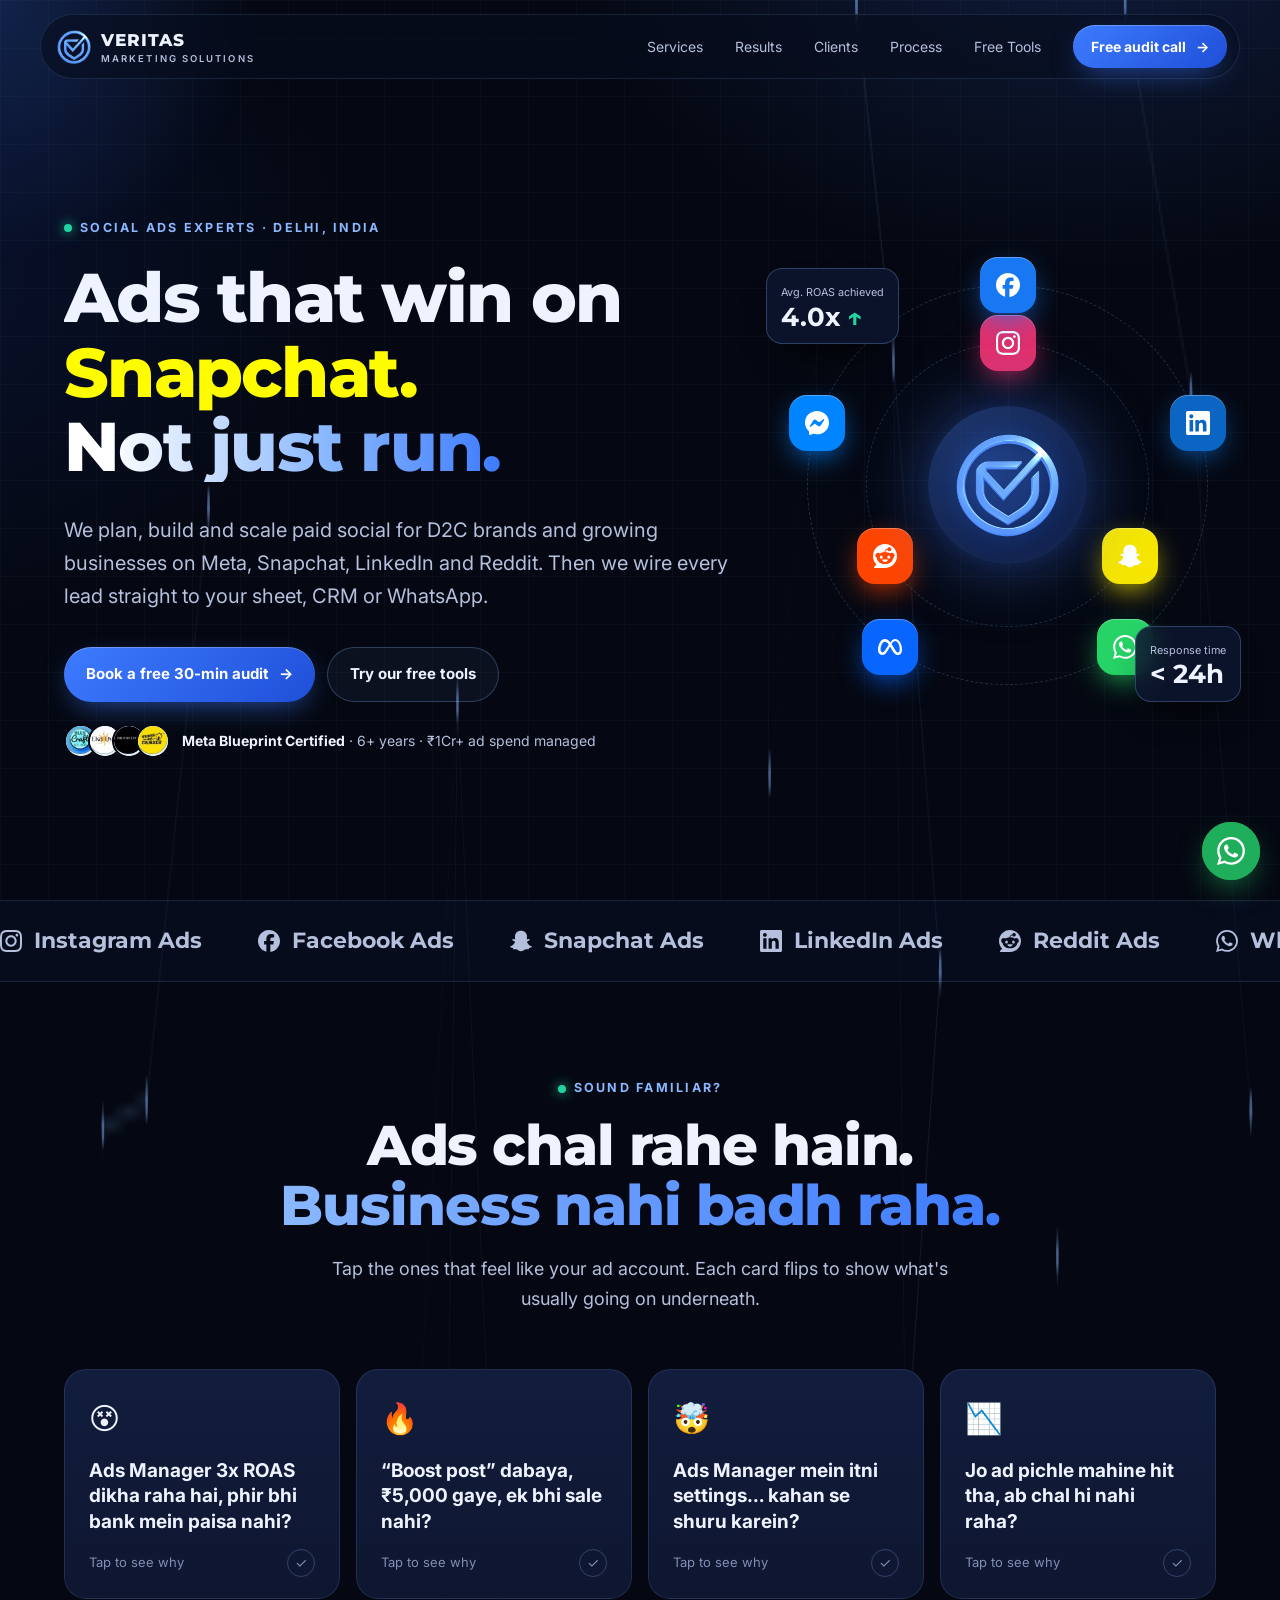
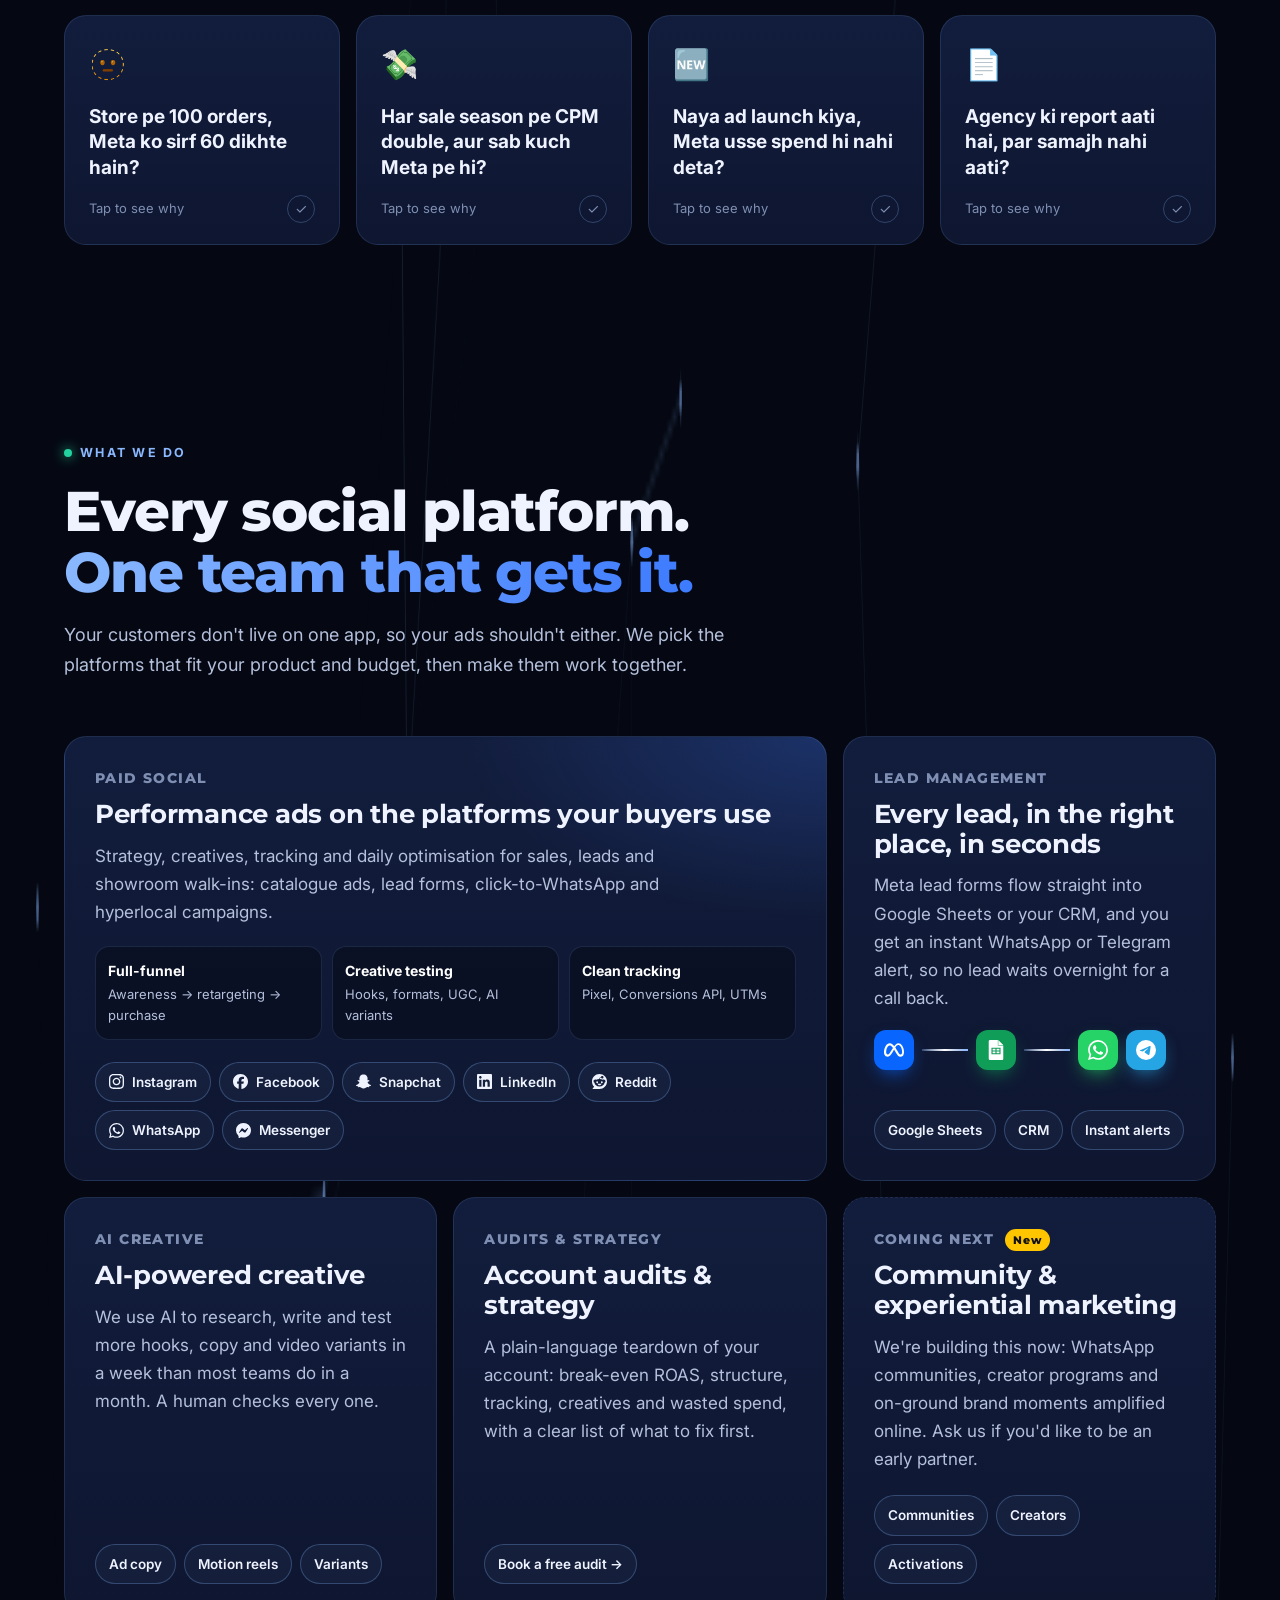
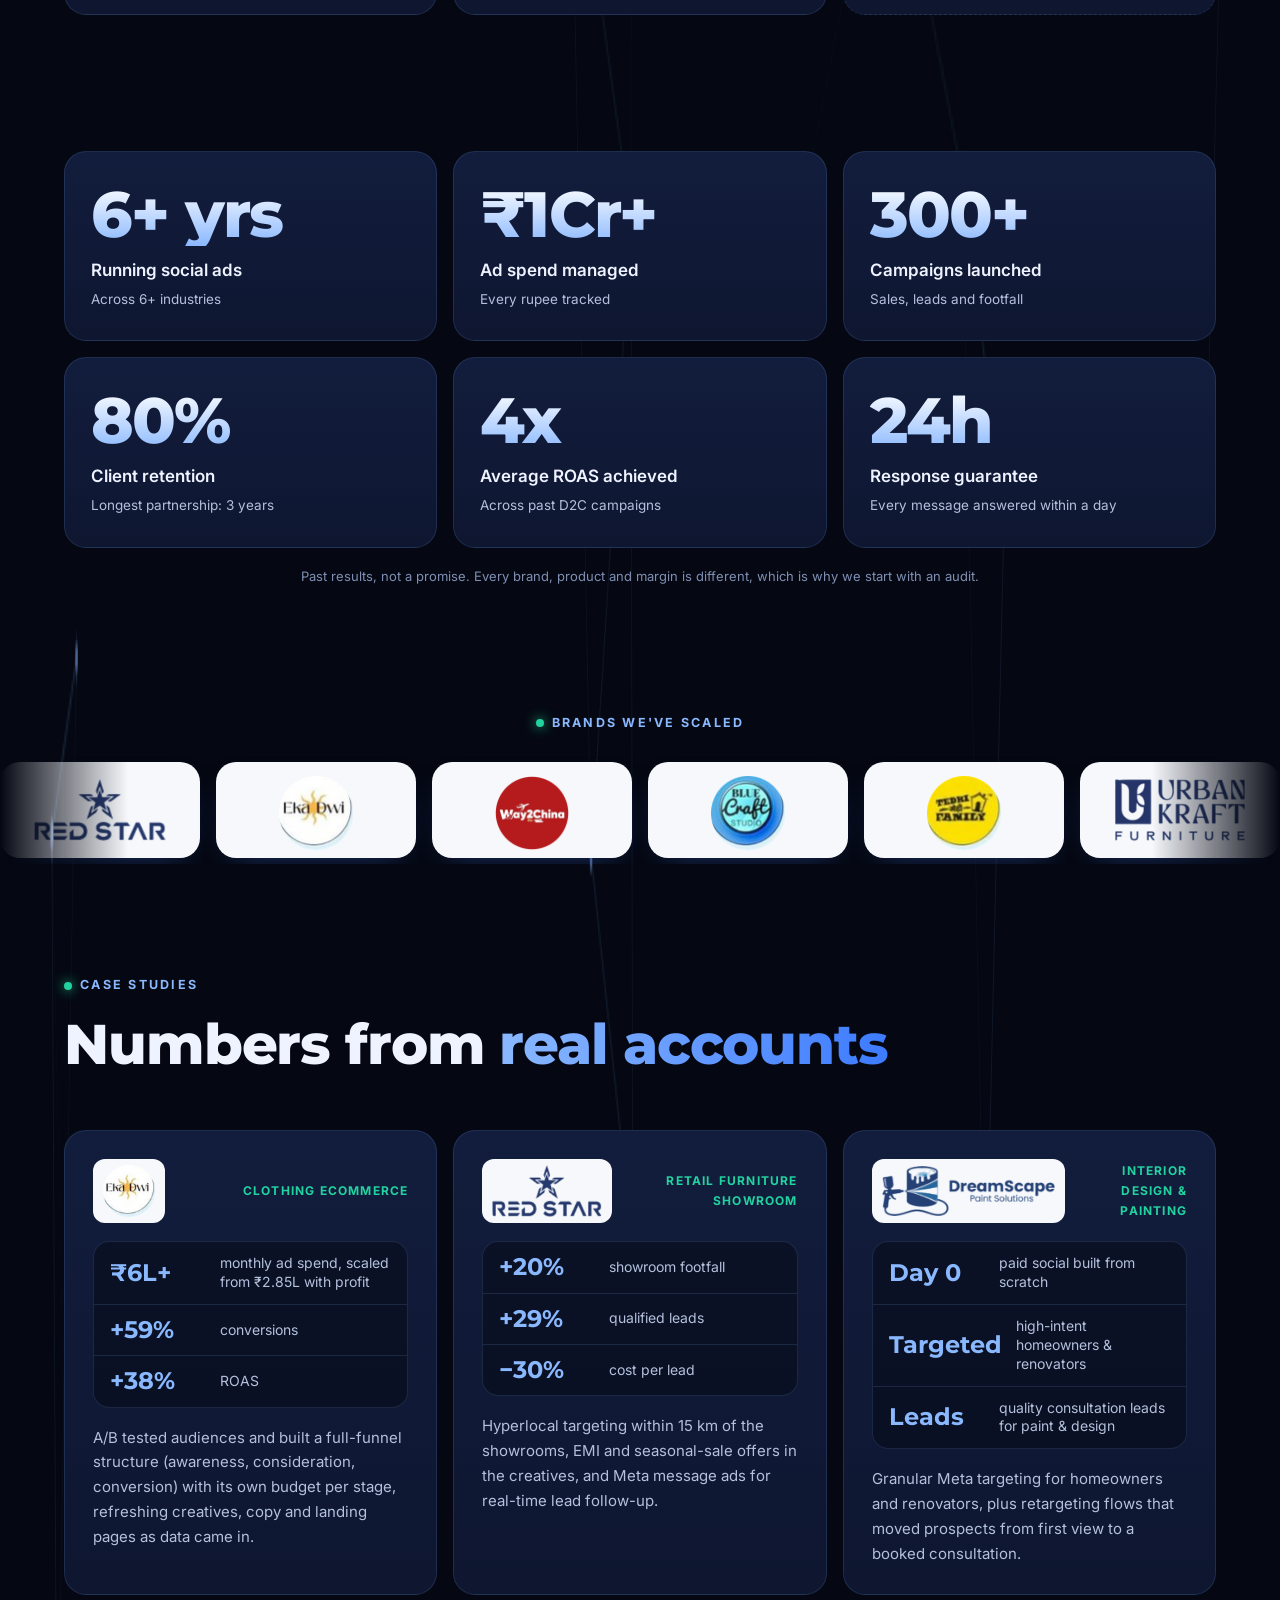
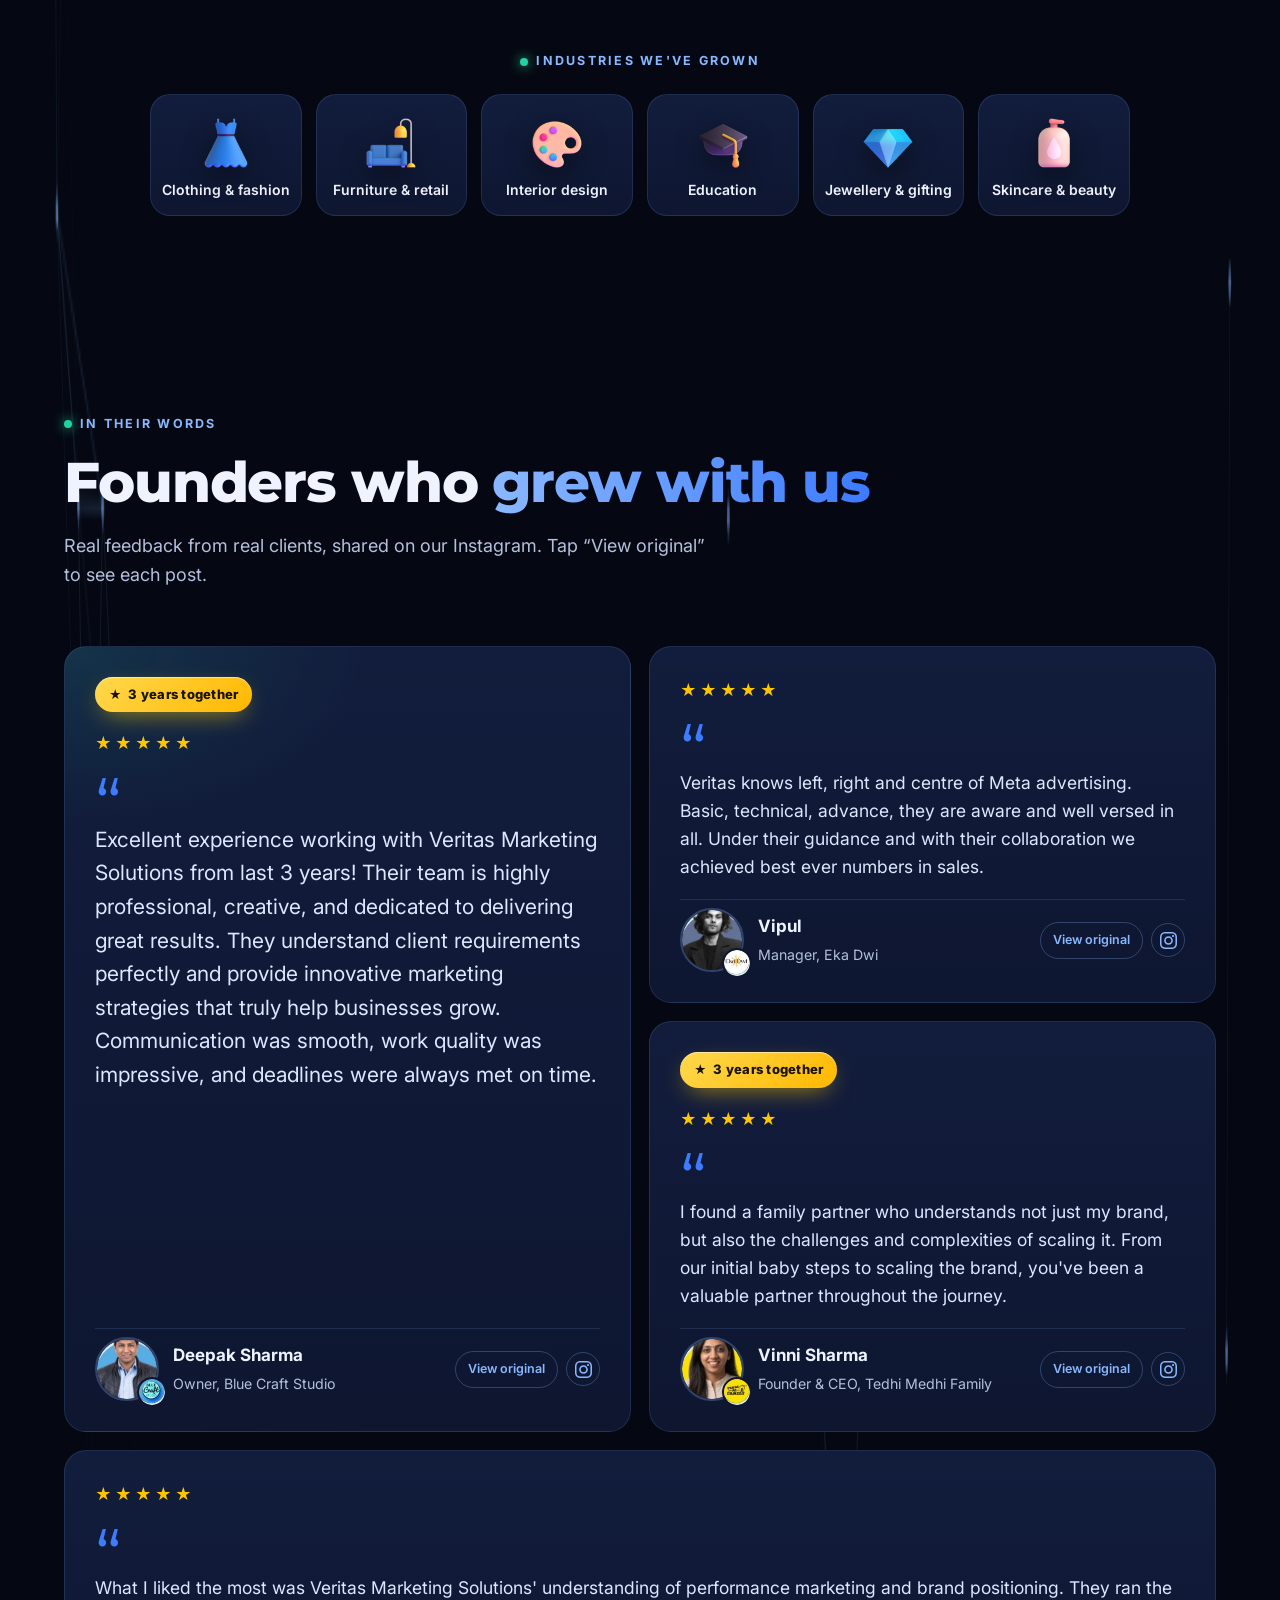
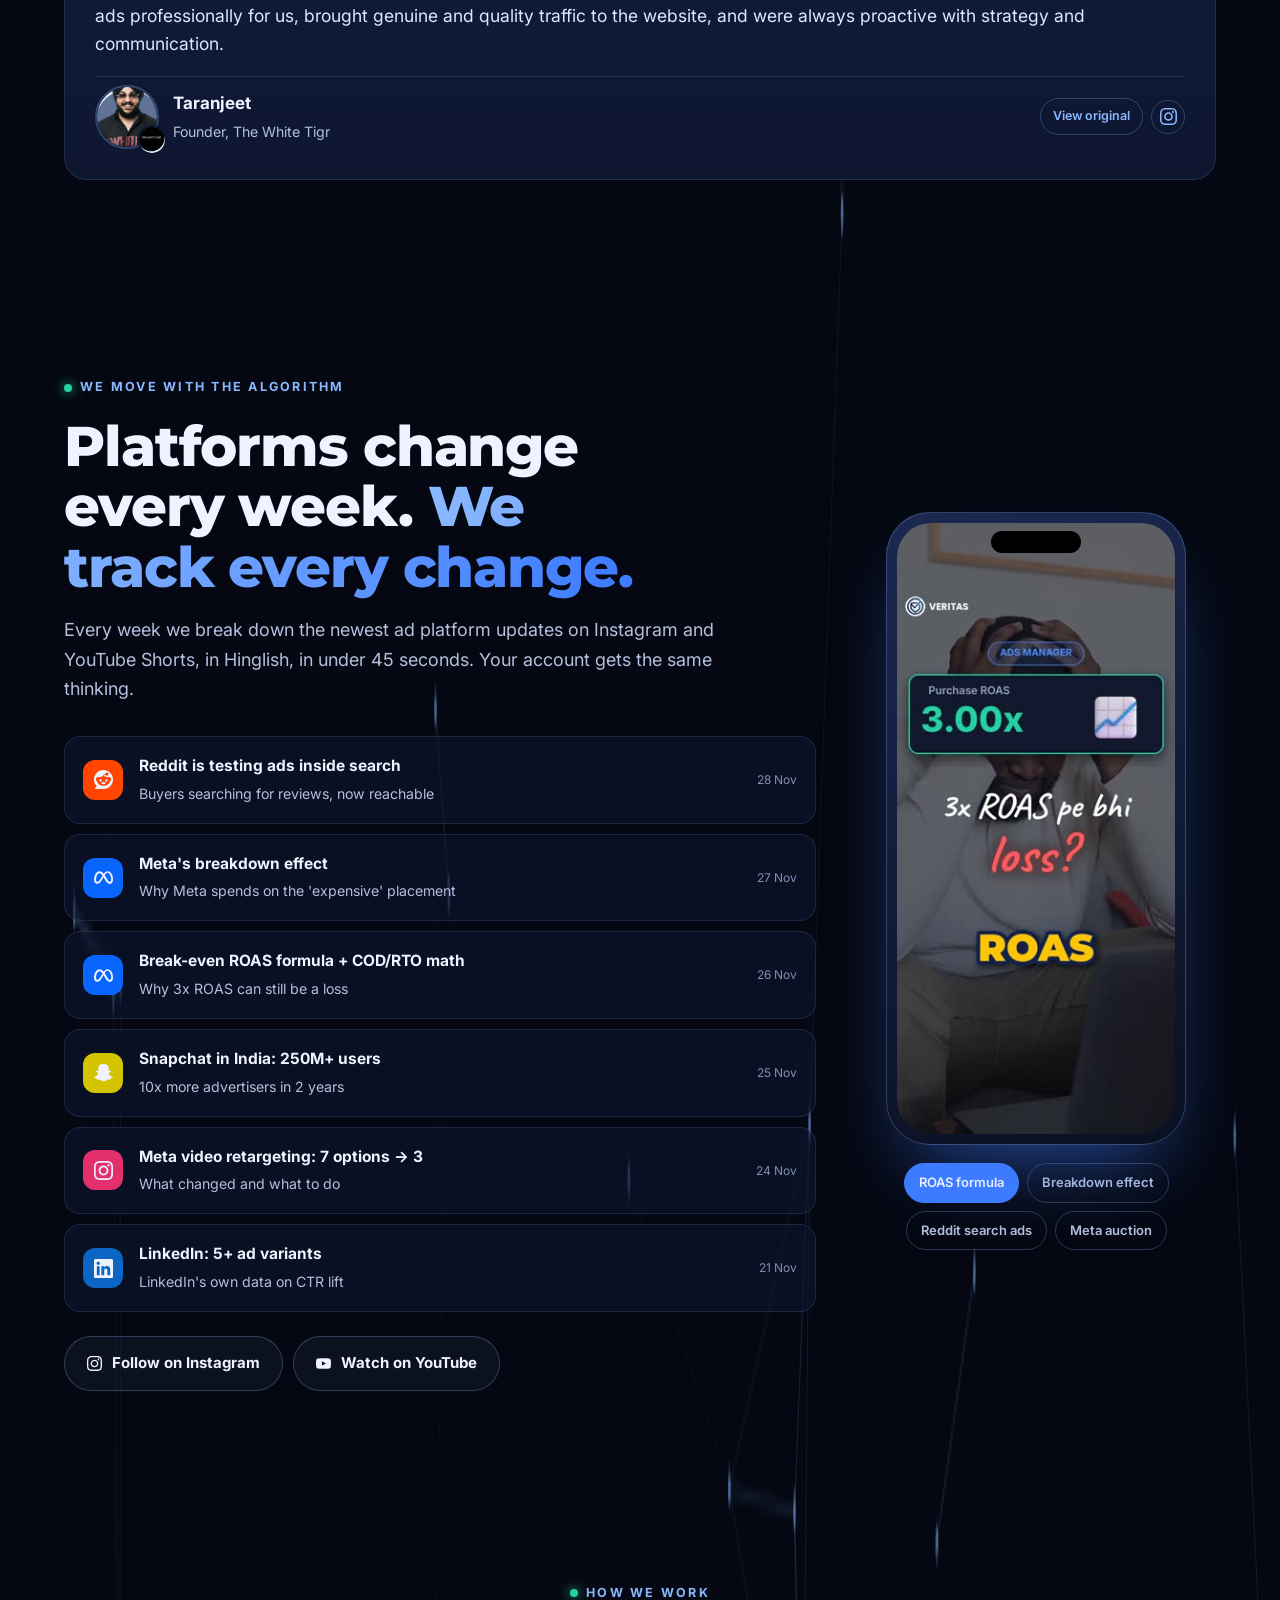
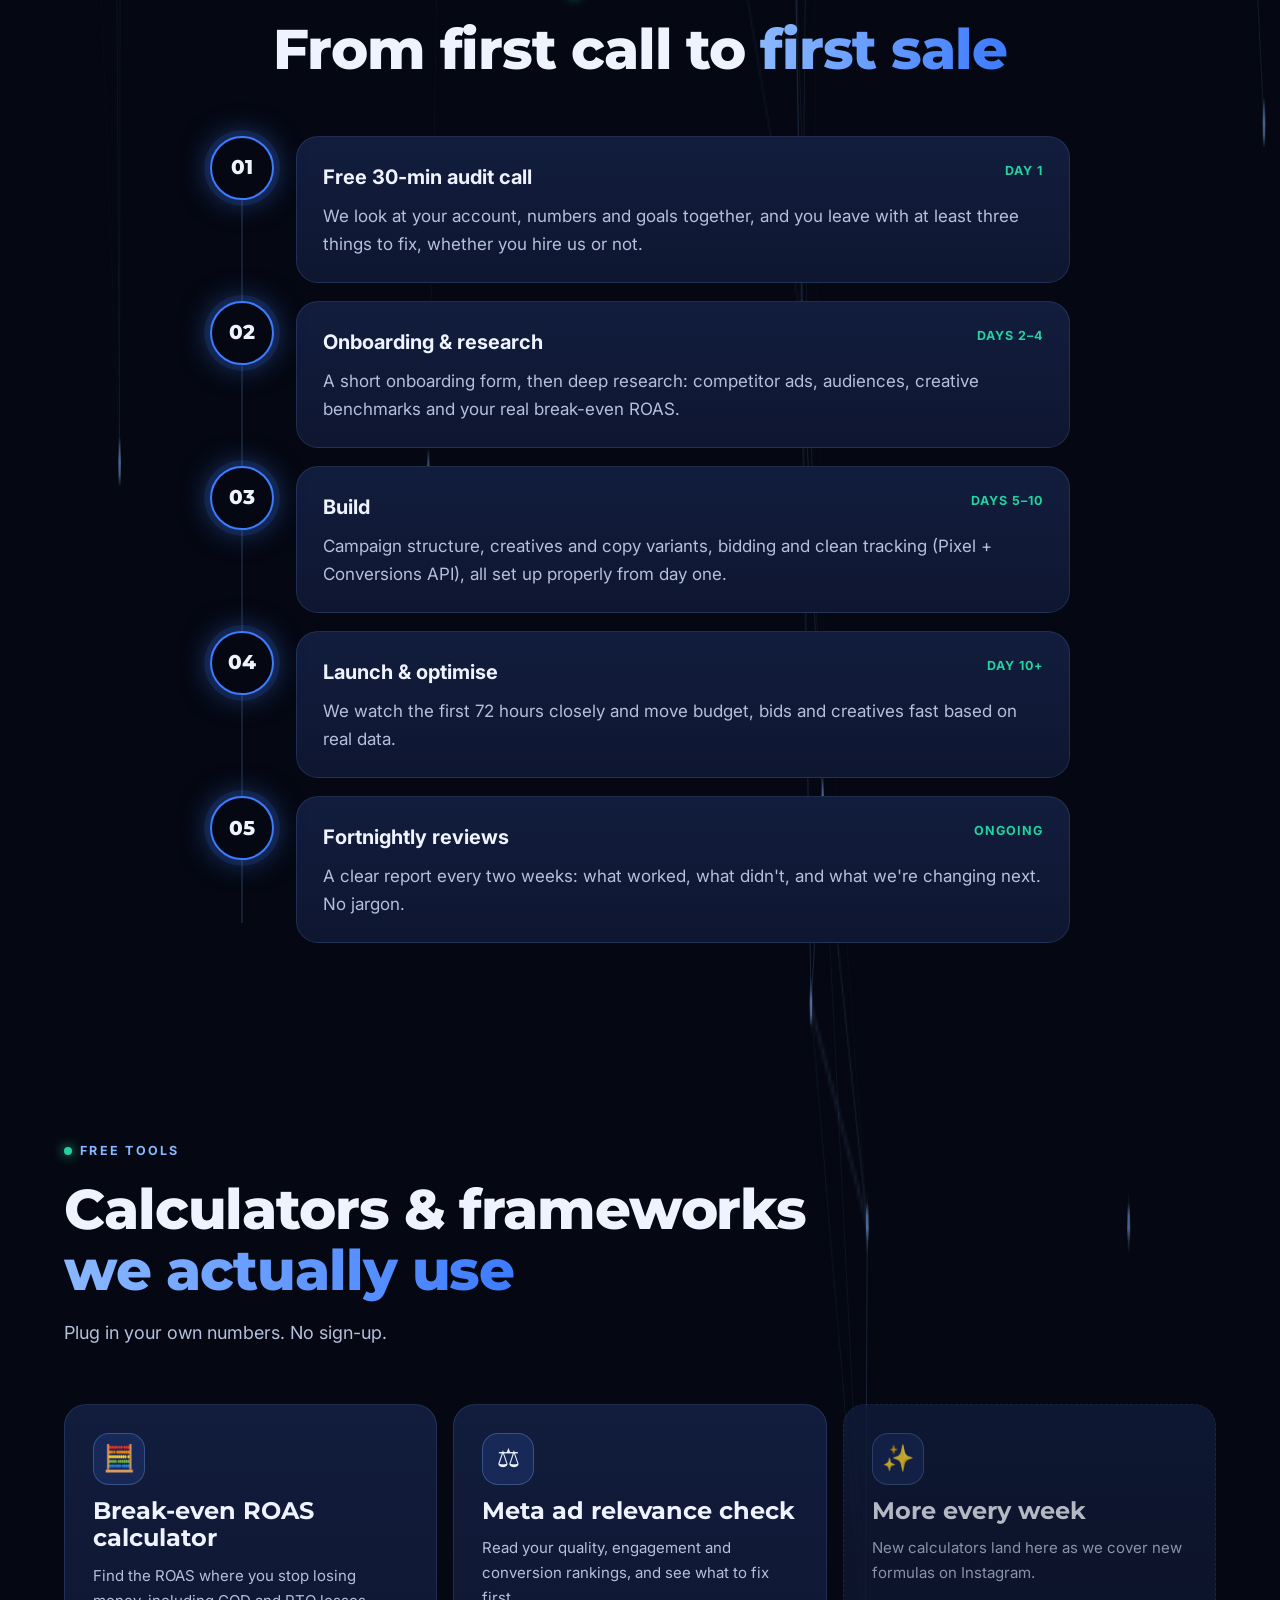
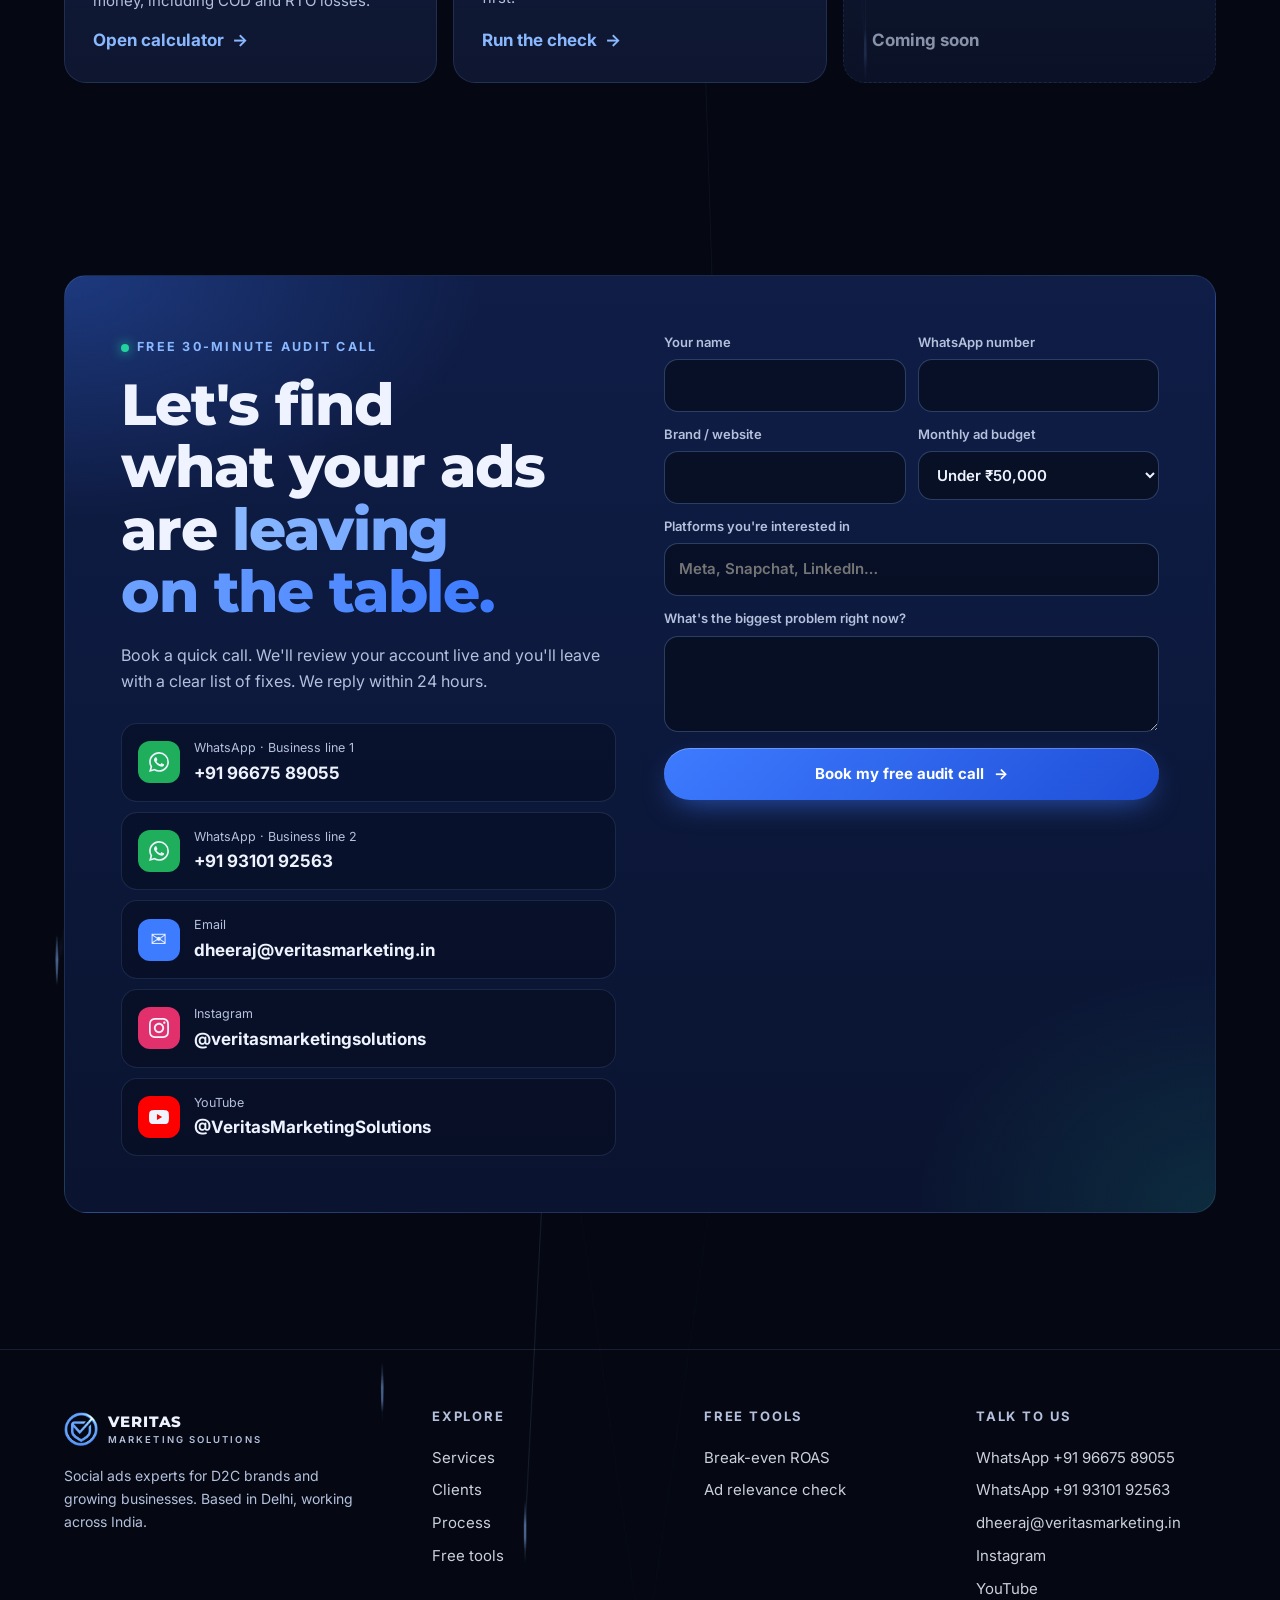
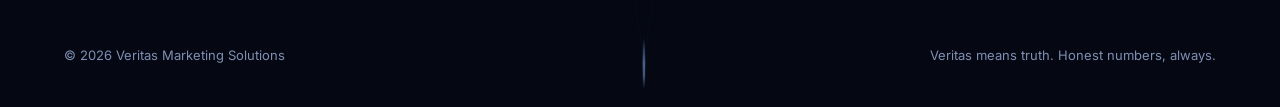
==== commit 9fd5a60e: "Add Google Analytics 4 tracking and lead events" ====
--- a/index.html
+++ b/index.html
@@ -12,8 +12,10 @@
 <link rel="icon" href="/assets/favicon.png">
 <link rel="preconnect" href="https://fonts.googleapis.com"><link rel="preconnect" href="https://fonts.gstatic.com" crossorigin>
 <link rel="stylesheet" href="https://fonts.googleapis.com/css2?family=Montserrat:wght@600;700;800&family=Inter:wght@400;500;600;700&family=Caveat:wght@700&display=swap">
-<link rel="stylesheet" href="/assets/site.css?v=1795700371">
-<!-- Analytics: paste GA4 / Meta Pixel snippets here when ready -->
+<link rel="stylesheet" href="/assets/site.css?v=1795703082">
+<!-- Google Analytics 4 -->
+<script async src="https://www.googletagmanager.com/gtag/js?id=G-02ENCQKV4E"></script>
+<script>window.dataLayer=window.dataLayer||[];function gtag(){dataLayer.push(arguments);}gtag('js',new Date());gtag('config','G-02ENCQKV4E');</script>
 <script type="application/ld+json">{"@context": "https://schema.org", "@type": "ProfessionalService", "name": "Veritas Marketing Solutions", "url": "https://veritasmarketing.in", "email": "dheeraj@veritasmarketing.in", "areaServed": "IN", "address": {"@type": "PostalAddress", "addressLocality": "Delhi", "addressCountry": "IN"}, "sameAs": ["https://www.instagram.com/veritasmarketingsolutions/", "https://www.youtube.com/@VeritasMarketingSolutions"]}</script>
 <style>
 /* ---------- hero ---------- */
@@ -551,7 +553,7 @@
   <div class="legal"><span>© <span data-year></span> Veritas Marketing Solutions</span><span>Veritas means truth. Honest numbers, always.</span></div>
 </div></footer>
 <a class="fab" href="https://wa.me/919667589055?text=Hi%20Veritas%21%20I%27d%20like%20to%20book%20a%20free%2030-min%20audit%20call." target="_blank" rel="noopener" aria-label="Chat on WhatsApp" data-cur="Chat"><svg class="ico" viewBox="0 0 24 24" aria-hidden="true"><path d="M17.472 14.382c-.297-.149-1.758-.867-2.03-.967-.273-.099-.471-.148-.67.15-.197.297-.767.966-.94 1.164-.173.199-.347.223-.644.075-.297-.15-1.255-.463-2.39-1.475-.883-.788-1.48-1.761-1.653-2.059-.173-.297-.018-.458.13-.606.134-.133.298-.347.446-.52.149-.174.198-.298.298-.497.099-.198.05-.371-.025-.52-.075-.149-.669-1.612-.916-2.207-.242-.579-.487-.5-.669-.51-.173-.008-.371-.01-.57-.01-.198 0-.52.074-.792.372-.272.297-1.04 1.016-1.04 2.479 0 1.462 1.065 2.875 1.213 3.074.149.198 2.096 3.2 5.077 4.487.709.306 1.262.489 1.694.625.712.227 1.36.195 1.871.118.571-.085 1.758-.719 2.006-1.413.248-.694.248-1.289.173-1.413-.074-.124-.272-.198-.57-.347m-5.421 7.403h-.004a9.87 9.87 0 01-5.031-1.378l-.361-.214-3.741.982.998-3.648-.235-.374a9.86 9.86 0 01-1.51-5.26c.001-5.45 4.436-9.884 9.888-9.884 2.64 0 5.122 1.03 6.988 2.898a9.825 9.825 0 012.893 6.994c-.003 5.45-4.437 9.884-9.885 9.884m8.413-18.297A11.815 11.815 0 0012.05 0C5.495 0 .16 5.335.157 11.892c0 2.096.547 4.142 1.588 5.945L.057 24l6.305-1.654a11.882 11.882 0 005.683 1.448h.005c6.554 0 11.89-5.335 11.893-11.893a11.821 11.821 0 00-3.48-8.413Z"/></svg></a>
-<script src="/assets/site.js?v=1795700371" defer></script>
+<script src="/assets/site.js?v=1795703082" defer></script>
 
 <script>
 /* rotating platform word */
@@ -598,7 +600,7 @@
   cards.forEach(c=>c.querySelector('.chk').addEventListener('click',e=>{ e.stopPropagation(); c.classList.toggle('sel'); upd(); }));
   function upd(){ const s=cards.filter(c=>c.classList.contains('sel')); cnt.textContent=s.length; bar.classList.toggle('on',s.length>0); document.body.classList.toggle('pb-on',s.length>0);
     const txt="Hi Veritas! I'd like a free 30-min audit call. These are my problems:\n"+s.map((c,i)=>(i+1)+'. '+c.dataset.q).join('\n');
-    wa.href='https://wa.me/919667589055?text='+encodeURIComponent(txt);
+    wa.href='https://wa.me/919667589055?text='+encodeURIComponent(txt); wa.dataset.n=s.length;
     const m=document.getElementById('msg'); if(m && !m.dataset.touched) m.value=s.map(c=>'• '+c.dataset.q).join('\n'); }
   document.getElementById('msg').addEventListener('input',e=>e.target.dataset.touched=1);
 })();
@@ -631,7 +633,7 @@
   const f=document.getElementById('cf');
   f.addEventListener('submit',async e=>{ e.preventDefault(); const btn=f.querySelector('button'); btn.disabled=true; btn.textContent='Sending…';
     try{ const r=await fetch(f.action,{method:'POST',headers:{'Accept':'application/json'},body:new FormData(f)}); if(!r.ok) throw 0;
-      f.querySelectorAll('label,.row,button').forEach(x=>x.style.display='none'); document.getElementById('cfok').style.display='block';
+      f.querySelectorAll('label,.row,button').forEach(x=>x.style.display='none'); document.getElementById('cfok').style.display='block'; window.vmsTrack&&vmsTrack('generate_lead',{method:'website_form',budget:(new FormData(f)).get('budget')});
     }catch(_){ btn.disabled=false; btn.innerHTML='Could not send. Try again or WhatsApp us <span class="arr">→</span>'; }
   });
 })();
